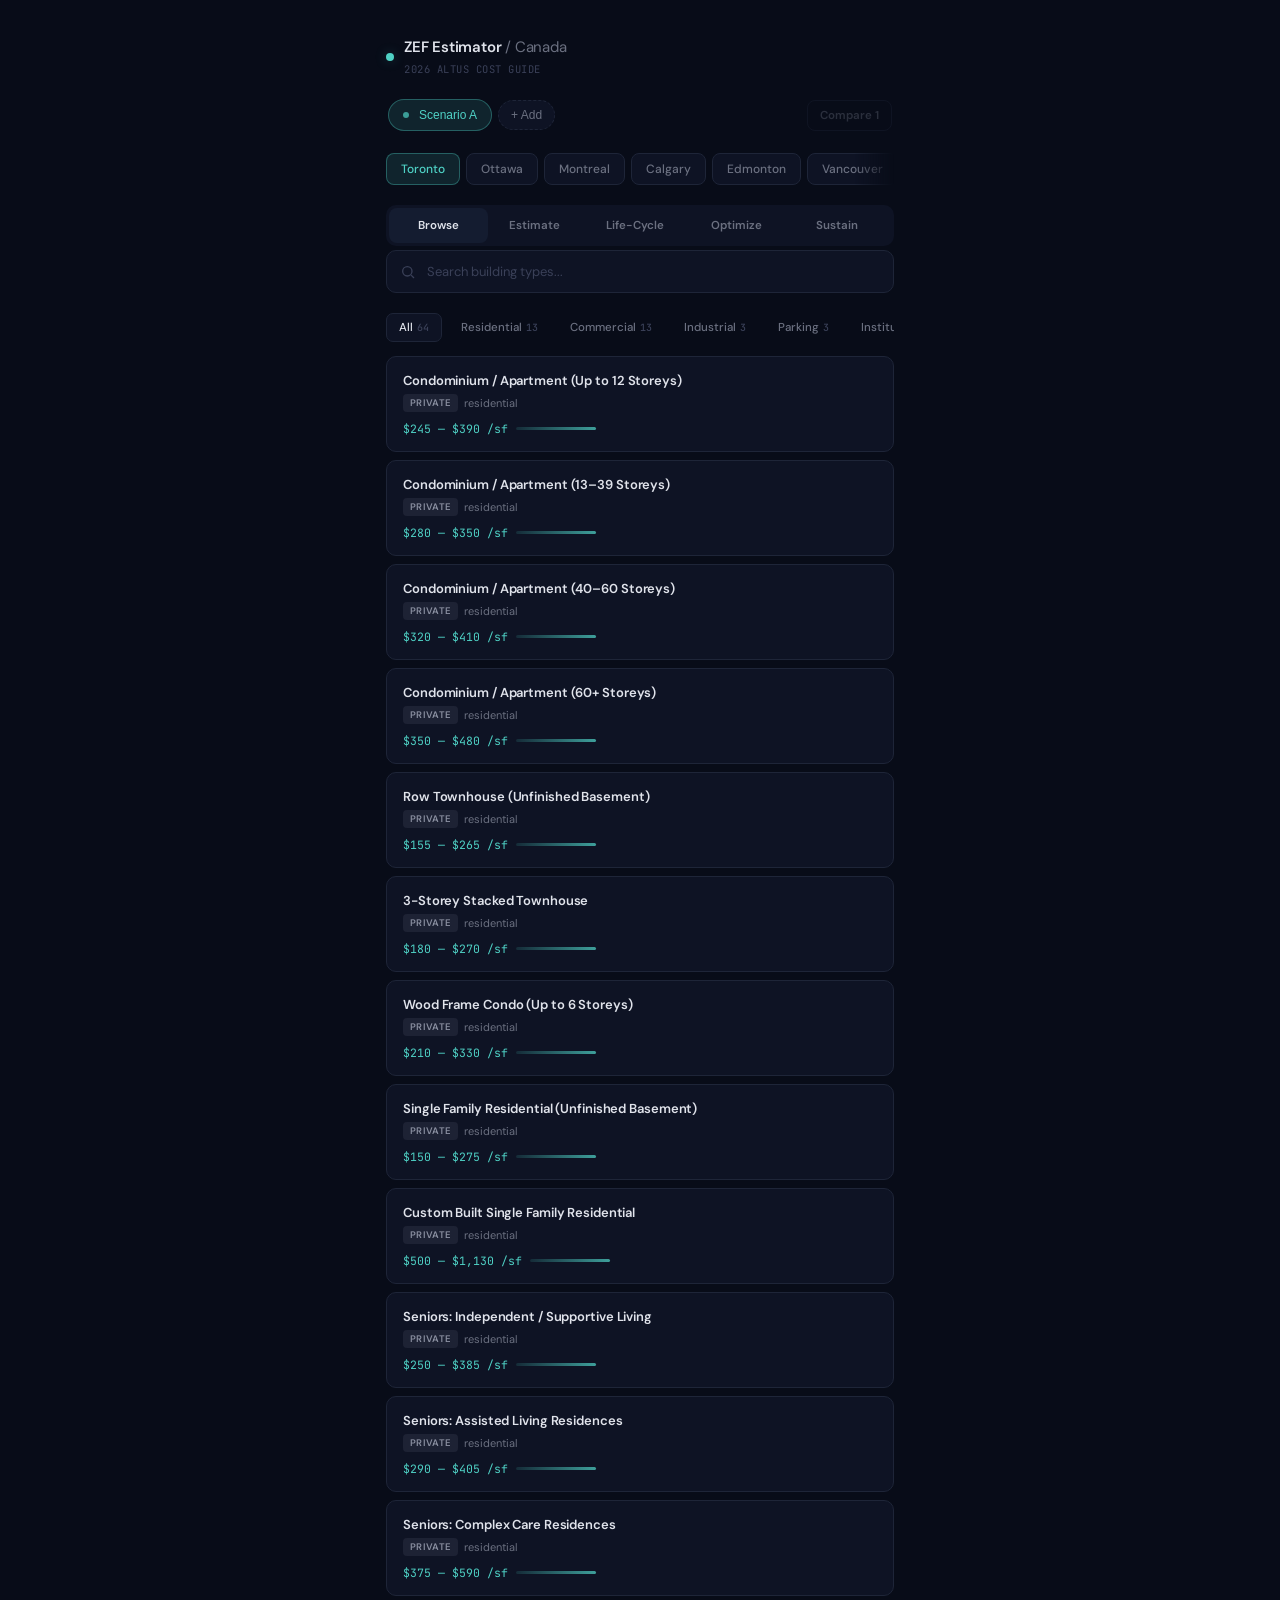
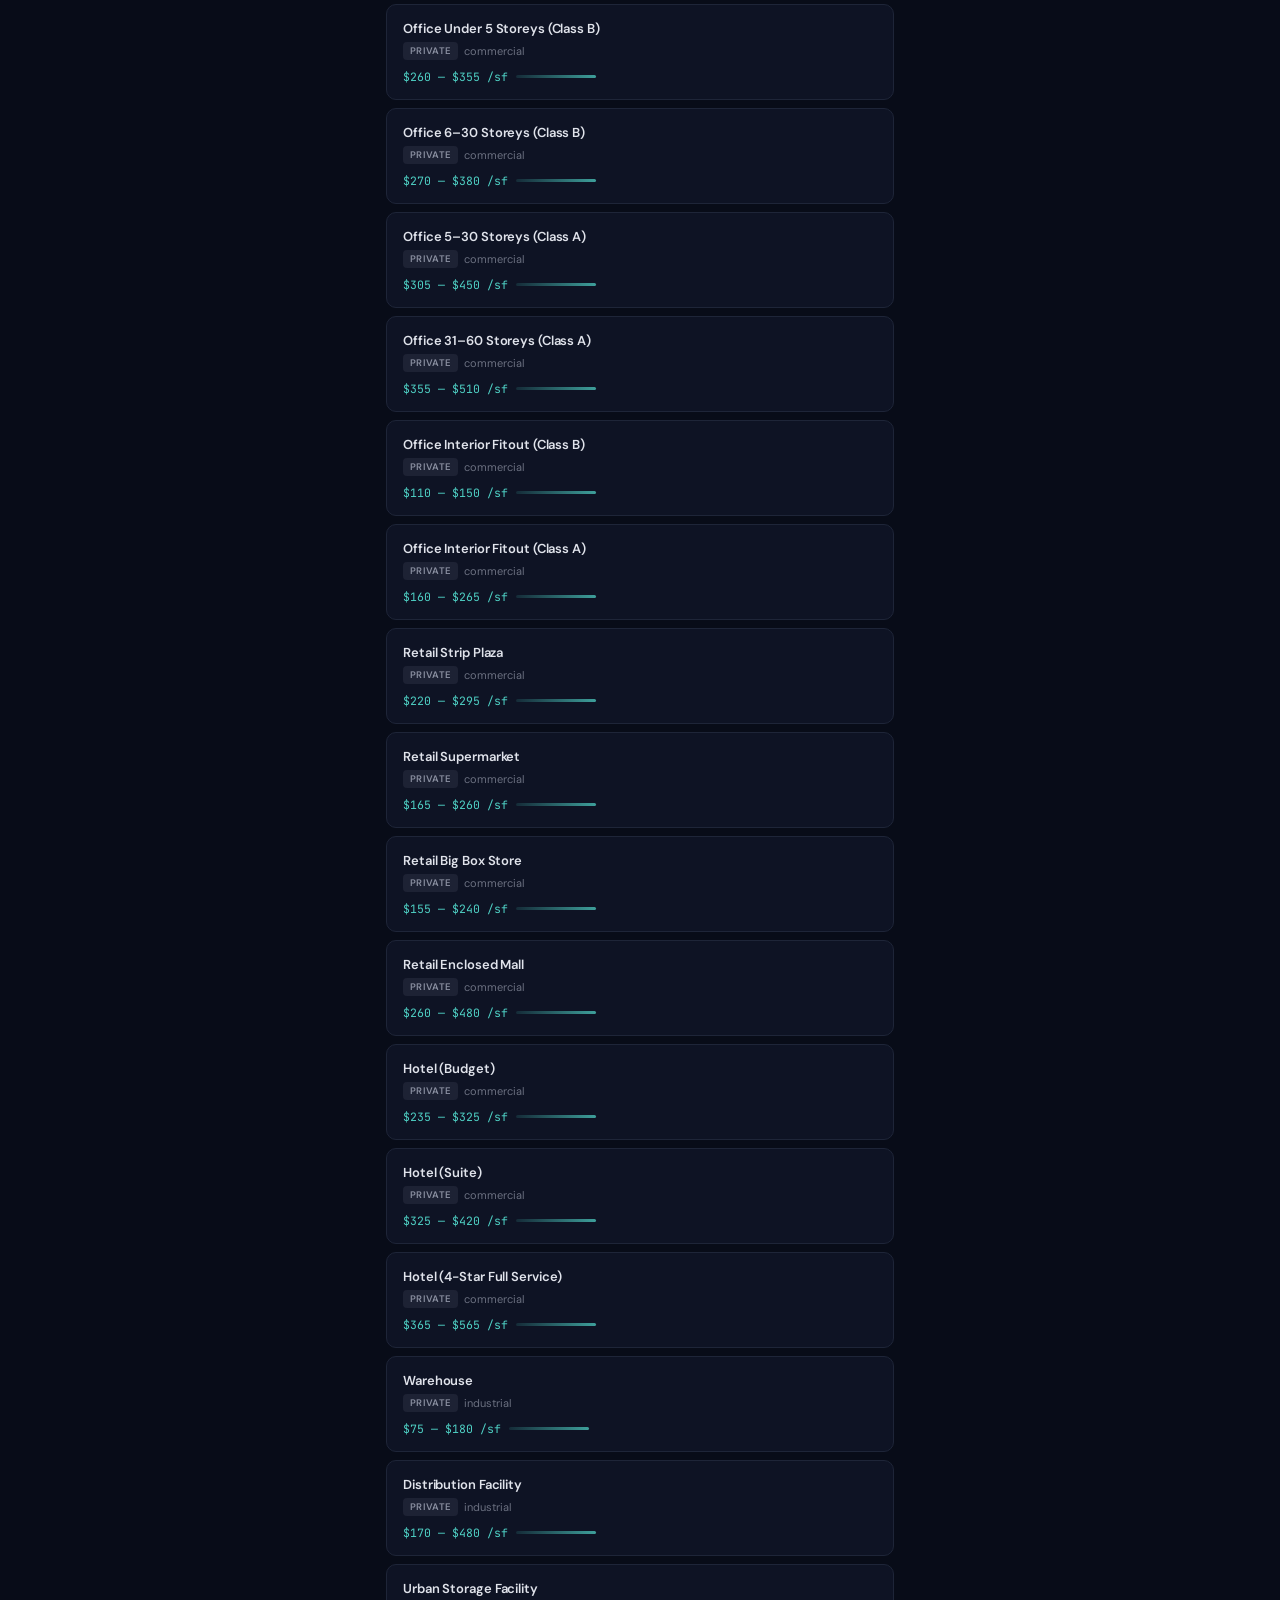
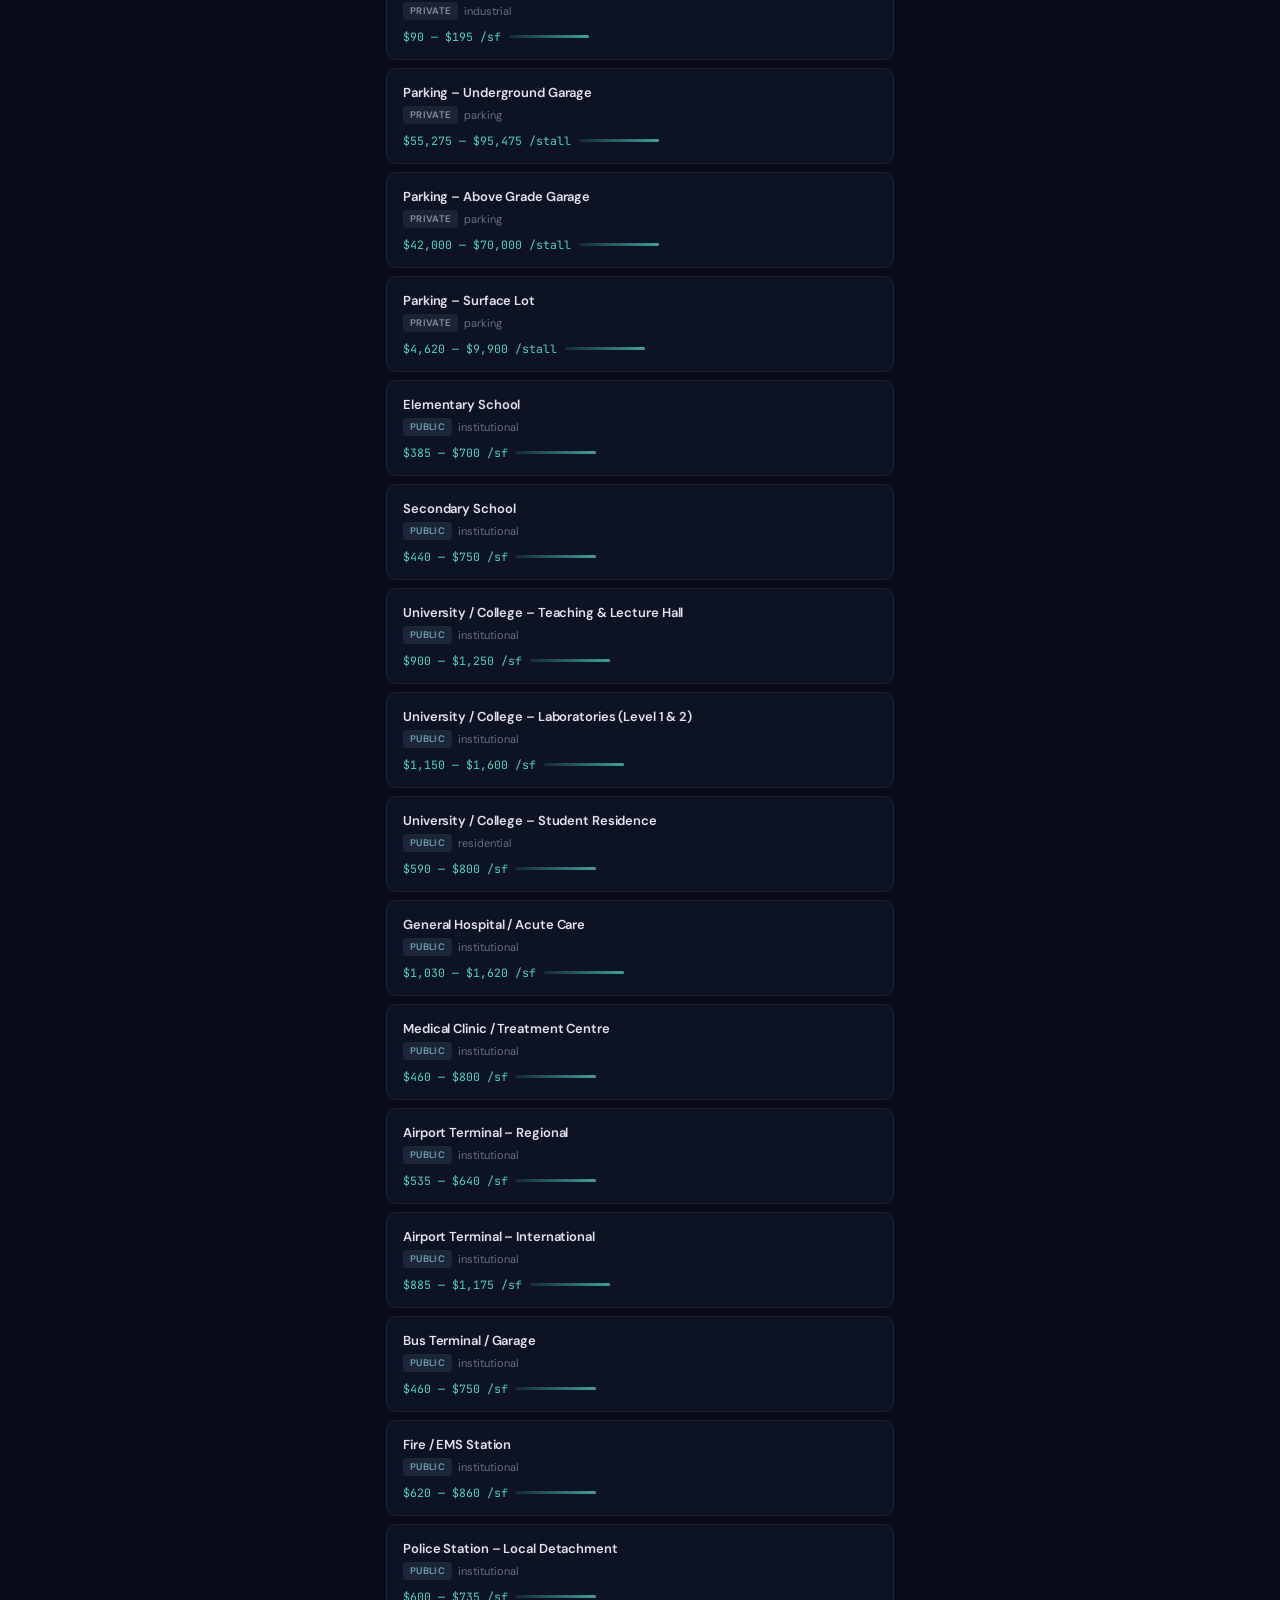
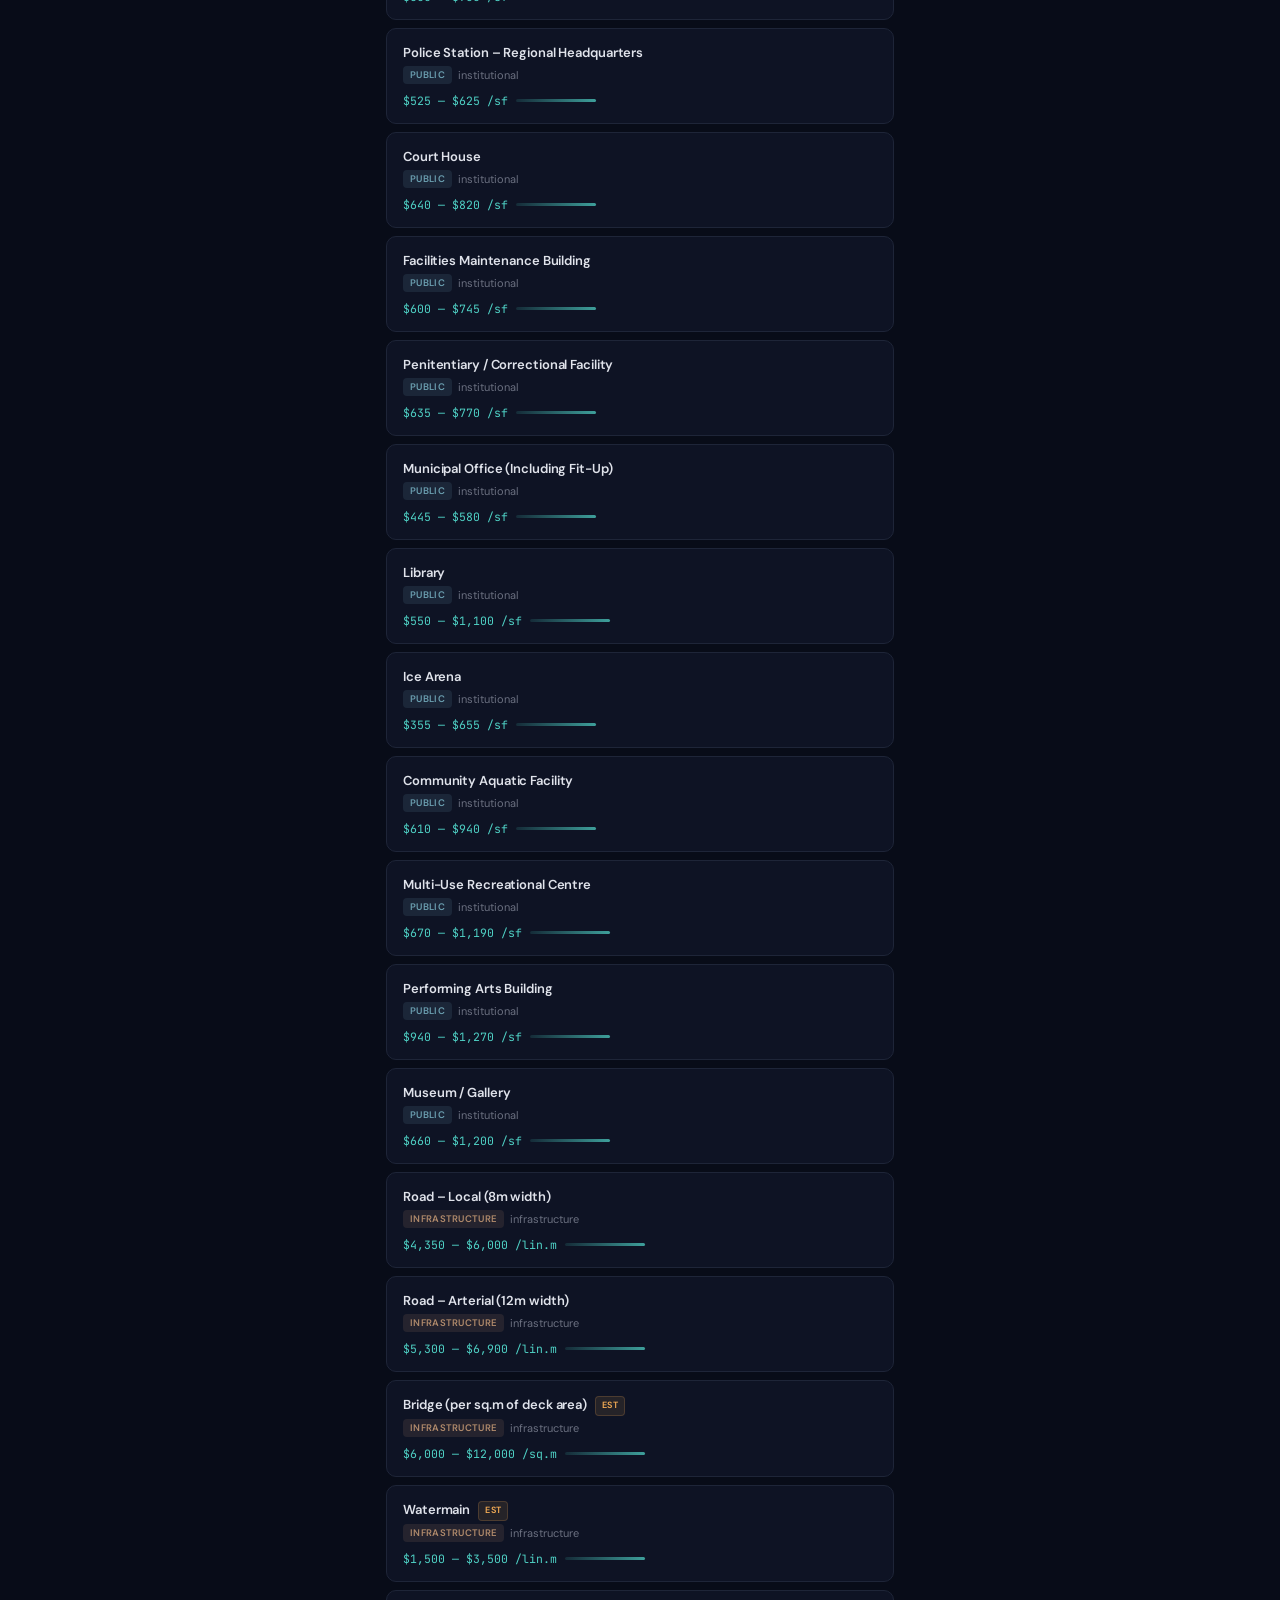
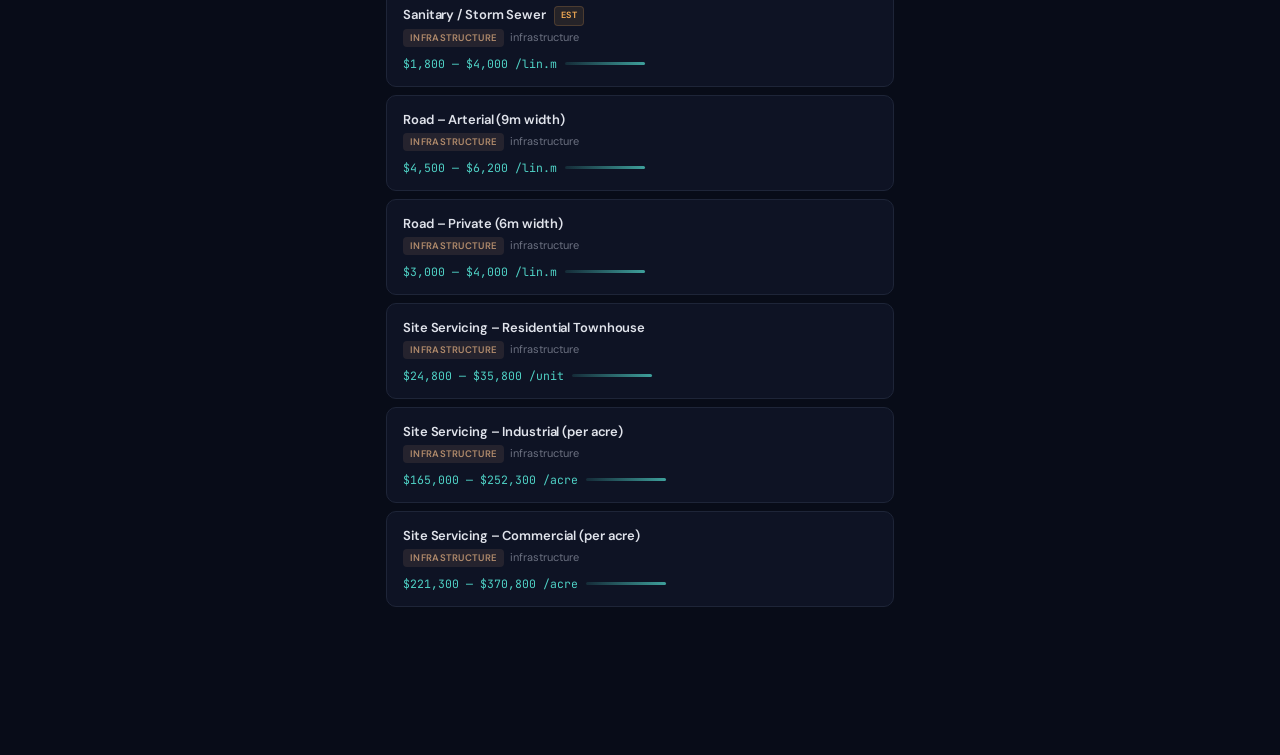
==== index.html @ d9761fc8 "Update index.html V3.2 Altus 2026 data update" ====
<!DOCTYPE html>

<html lang="en">

<head>

<meta charset="UTF-8">

<meta name="viewport" content="width=device-width, initial-scale=1.0, maximum-scale=1.0">

<title>Construction Cost Estimator — 2026 Altus Guide</title>

<link rel="preconnect" href="https://fonts.googleapis.com">

<link href="https://fonts.googleapis.com/css2?family=DM+Sans:opsz,wght@9..40,300;9..40,400;9..40,500;9..40,600;9..40,700&family=JetBrains+Mono:wght@400;500;600;700&display=swap" rel="stylesheet">

<style>

:root {

  --bg:#080c18;--surface:#0e1324;--surface-h:#141c30;--surface-d:#0a0f1c;

  --border:#1e2538;--border-h:#2a3348;--border-a:rgba(79,209,197,0.35);

  --text:#e0e3eb;--text-mid:#9aa0b4;--text-dim:#6b7080;--text-faint:#3a4058;

  --accent:#4fd1c5;--accent-dim:rgba(79,209,197,0.12);--accent-glow:rgba(79,209,197,0.25);

  --accent-soft:rgba(79,209,197,0.06);

  --orange:#f6ad55;--blue:#63b3ed;--red:#fc8181;--green:#68d391;--purple:#b794f4;

  --mono:'JetBrains Mono','SF Mono',monospace;--sans:'DM Sans',system-ui,sans-serif;

  --shadow-soft:0 1px 2px rgba(0,0,0,0.3),0 4px 12px rgba(0,0,0,0.15);

  --shadow-strong:0 4px 16px rgba(0,0,0,0.4),0 12px 32px rgba(0,0,0,0.2);

  --ease:cubic-bezier(0.2,0.9,0.3,1);

}

*,*::before,*::after{box-sizing:border-box;margin:0;padding:0}

html{scroll-behavior:smooth}

body{min-height:100vh;background:var(--bg);color:var(--text);font-family:var(--sans);font-size:14px;line-height:1.5;-webkit-font-smoothing:antialiased;padding-bottom:120px}

::selection{background:rgba(79,209,197,0.25)}

input::placeholder{color:var(--text-faint)}

::-webkit-scrollbar{width:5px;height:5px}

::-webkit-scrollbar-track{background:transparent}

::-webkit-scrollbar-thumb{background:rgba(255,255,255,0.08);border-radius:3px}

::-webkit-scrollbar-thumb:hover{background:rgba(255,255,255,0.15)}

/* Sliders */

input[type=range]{-webkit-appearance:none;appearance:none;background:transparent;cursor:pointer;width:100%}

input[type=range]::-webkit-slider-track{height:6px;background:rgba(255,255,255,0.06);border-radius:3px}

input[type=range]::-webkit-slider-thumb{-webkit-appearance:none;height:22px;width:22px;border-radius:50%;background:var(--accent);margin-top:-8px;box-shadow:0 0 12px var(--accent-glow);transition:transform .15s var(--ease)}

input[type=range]::-webkit-slider-thumb:active{transform:scale(1.15)}

input[type=range]::-moz-range-track{height:6px;background:rgba(255,255,255,0.06);border-radius:3px}

input[type=range]::-moz-range-thumb{height:22px;width:22px;border-radius:50%;background:var(--accent);border:none}

/* Animations */

@keyframes fadeIn{from{opacity:0}to{opacity:1}}

@keyframes slideUp{from{opacity:0;transform:translateY(12px)}to{opacity:1;transform:translateY(0)}}

@keyframes slideDown{from{opacity:0;transform:translateY(-8px)}to{opacity:1;transform:translateY(0)}}

@keyframes pulse{0%,100%{opacity:1}50%{opacity:0.5}}

@keyframes shimmer{0%{background-position:-200px 0}100%{background-position:200px 0}}

.fade-in{animation:fadeIn .3s var(--ease)}

.slide-up{animation:slideUp .35s var(--ease) both}

.slide-down{animation:slideDown .25s var(--ease) both}

.hidden{display:none!important}

.shell{max-width:540px;margin:0 auto;padding:16px 16px 20px}

/* Header */

.hdr{padding:20px 0 6px;display:flex;align-items:center;justify-content:space-between;gap:12px}

.hdr-mark{display:flex;align-items:center;gap:10px}

.hdr-dot{width:8px;height:8px;border-radius:50%;background:var(--accent);box-shadow:0 0 12px var(--accent-glow)}

.hdr-title{font-size:15px;font-weight:600;letter-spacing:-0.2px}

.hdr-title span{color:var(--text-dim);font-weight:400}

.hdr-sub{font-size:10.5px;color:var(--text-faint);margin-top:3px;font-family:var(--mono);letter-spacing:0.5px;text-transform:uppercase}

/* Scenario chips — the core new pattern */

.scenario-bar{margin:14px 0 10px;display:flex;align-items:center;gap:6px;overflow-x:auto;padding:2px;scrollbar-width:none}

.scenario-bar::-webkit-scrollbar{display:none}

.sc-chip{flex-shrink:0;display:flex;align-items:center;gap:8px;padding:7px 12px 7px 14px;border-radius:999px;border:1px solid var(--border);background:var(--surface);cursor:pointer;transition:all .18s var(--ease);font-size:12px;font-weight:500;color:var(--text-mid)}

.sc-chip:hover{border-color:var(--border-h);background:var(--surface-h)}

.sc-chip.active{border-color:var(--border-a);background:var(--accent-dim);color:var(--accent)}

.sc-chip-dot{width:6px;height:6px;border-radius:50%;background:currentColor;opacity:.7}

.sc-chip-x{width:16px;height:16px;border-radius:50%;display:flex;align-items:center;justify-content:center;background:rgba(255,255,255,0.06);font-size:10px;line-height:1;opacity:0;transition:opacity .15s var(--ease)}

.sc-chip.active .sc-chip-x{opacity:.6}

.sc-chip.active .sc-chip-x:hover{opacity:1;background:rgba(255,255,255,0.12)}

.sc-chip-new{border-style:dashed;color:var(--text-dim);padding:7px 12px}

.sc-chip-label{outline:none;border-radius:3px;padding:1px 2px;transition:background .15s}

.sc-chip-label[contenteditable="true"]{background:rgba(79,209,197,0.15);cursor:text;caret-color:var(--accent)}

.sc-compare-btn{margin-left:auto;flex-shrink:0;padding:7px 12px;border-radius:8px;border:1px solid var(--border);background:transparent;color:var(--text-dim);font-size:11.5px;font-weight:600;cursor:pointer;font-family:var(--sans);transition:all .18s var(--ease);white-space:nowrap}

.sc-compare-btn:not(:disabled):hover{border-color:var(--accent);color:var(--accent)}

.sc-compare-btn:disabled{opacity:.35;cursor:not-allowed}

/* City scroll */

.city-bar{display:flex;gap:6px;overflow-x:auto;padding:10px 0;scrollbar-width:none;-ms-overflow-style:none;position:relative;-webkit-mask-image:linear-gradient(to right,black calc(100% - 40px),transparent);mask-image:linear-gradient(to right,black calc(100% - 40px),transparent)}

.city-bar::-webkit-scrollbar{display:none}

.city-pill{flex-shrink:0;padding:7px 14px;border-radius:8px;border:1px solid var(--border);background:var(--surface);color:var(--text-dim);font-size:12px;font-weight:500;cursor:pointer;transition:all .18s var(--ease);font-family:var(--sans)}

.city-pill:hover{border-color:var(--border-h);color:var(--text-mid)}

.city-pill.active{border-color:var(--border-a);background:var(--accent-dim);color:var(--accent)}

/* Tabs */

.tabs{display:flex;gap:2px;background:var(--surface);border-radius:10px;padding:3px;margin:10px 0 4px;position:relative}

.tab-btn{flex:1;padding:10px 6px;border:none;border-radius:8px;background:transparent;color:var(--text-dim);font-size:11.5px;font-weight:600;cursor:pointer;transition:all .18s var(--ease);font-family:var(--sans);white-space:nowrap;position:relative}

.tab-btn.active{background:var(--surface-h);color:var(--text)}

.tab-btn:disabled{opacity:.4;cursor:not-allowed}

.tab-btn .tab-badge{display:inline-block;width:4px;height:4px;border-radius:50%;background:var(--accent);margin-left:5px;vertical-align:middle;opacity:0;transition:opacity .2s var(--ease)}

.tab-btn.tab-ready .tab-badge{opacity:.8}

/* Search */

.search-wrap{position:relative;margin-bottom:16px}

.search-input{width:100%;padding:12px 16px 12px 40px;border-radius:10px;border:1px solid var(--border);background:var(--surface);color:var(--text);font-size:13px;font-family:var(--sans);outline:none;transition:all .18s var(--ease)}

.search-input:focus{border-color:var(--border-a);background:var(--surface-h)}

.search-icon{position:absolute;left:14px;top:50%;transform:translateY(-50%);color:var(--text-faint);pointer-events:none}

/* Category pills */

.cat-bar{display:flex;gap:6px;overflow-x:auto;padding:4px 0 14px;scrollbar-width:none}

.cat-bar::-webkit-scrollbar{display:none}

.cat-pill{flex-shrink:0;padding:6px 12px;border-radius:7px;border:1px solid transparent;background:transparent;color:var(--text-dim);font-size:11.5px;font-weight:500;cursor:pointer;transition:all .18s var(--ease);font-family:var(--sans);text-transform:capitalize}

.cat-pill:hover{color:var(--text-mid)}

.cat-pill.active{background:var(--surface);border-color:var(--border);color:var(--text)}

.cat-count{font-family:var(--mono);font-size:10px;color:var(--text-faint);margin-left:4px}

/* Type cards */

.type-card{padding:14px 16px;border-radius:10px;border:1px solid var(--border);background:var(--surface);margin-bottom:8px;cursor:pointer;transition:all .18s var(--ease);position:relative;overflow:hidden}

.type-card::before{content:"";position:absolute;left:0;top:0;bottom:0;width:2px;background:transparent;transition:background .18s var(--ease)}

.type-card:hover{border-color:var(--border-h);background:var(--surface-h);transform:translateX(1px)}

.type-card:hover::before{background:var(--border-h)}

.type-card.selected{border-color:var(--border-a);background:var(--accent-dim)}

.type-card.selected::before{background:var(--accent)}

.type-name{font-weight:600;font-size:13px;letter-spacing:-0.1px}

.type-meta{font-size:11px;color:var(--text-dim);margin-top:3px;display:flex;align-items:center;gap:6px;flex-wrap:wrap}

.type-range{font-family:var(--mono);font-size:11.5px;color:var(--accent);margin-top:8px;display:flex;align-items:center;gap:8px}

.type-range-bar{flex:1;height:3px;background:rgba(79,209,197,0.12);border-radius:2px;position:relative;max-width:80px}

.type-range-bar::after{content:"";position:absolute;left:0;top:0;bottom:0;width:100%;background:linear-gradient(to right,transparent,var(--accent));border-radius:2px;opacity:.7}

.sector-tag{display:inline-block;font-size:9.5px;padding:2px 7px;border-radius:4px;font-weight:600;letter-spacing:0.3px;text-transform:uppercase}

.tag-private{background:rgba(138,143,160,0.12);color:#8a8fa0}

.tag-public{background:rgba(107,159,176,0.14);color:#6b9fb0}

.tag-infra{background:rgba(176,138,107,0.14);color:#b08a6b}

.src-badge{display:inline-block;margin-left:8px;font-size:9px;padding:2px 6px;border-radius:4px;font-weight:600;letter-spacing:0.4px;text-transform:uppercase;background:rgba(246,173,85,0.1);color:var(--orange);border:1px solid rgba(246,173,85,0.18);vertical-align:middle}

/* Estimate panel — inline expanding card style */

.est-header{padding:14px 16px;border-radius:12px;border:1px solid var(--border);background:var(--surface);margin-bottom:14px;display:flex;justify-content:space-between;align-items:flex-start;gap:12px}

.est-header-name{font-size:14px;font-weight:600;letter-spacing:-0.1px}

.est-header-meta{font-size:11px;color:var(--text-dim);margin-top:3px;display:flex;gap:6px;align-items:center;flex-wrap:wrap}

.est-header-range{font-family:var(--mono);font-size:11px;color:var(--accent);margin-top:6px}

.chev-btn{flex-shrink:0;padding:6px 10px;border-radius:7px;border:1px solid var(--border);background:transparent;color:var(--text-dim);font-size:11px;cursor:pointer;font-family:var(--sans);transition:all .18s var(--ease);font-weight:500}

.chev-btn:hover{border-color:var(--border-h);color:var(--text)}

/* Input groups */

.est-section{margin-bottom:18px}

.est-label{font-size:10.5px;color:var(--text-dim);text-transform:uppercase;letter-spacing:0.6px;margin-bottom:8px;font-weight:600;display:flex;justify-content:space-between;align-items:center}

.est-label-opt{font-weight:400;text-transform:none;color:var(--text-faint);letter-spacing:0;font-size:10.5px}

.est-hint{font-size:10.5px;color:var(--text-faint);margin-top:5px;line-height:1.5}

/* Number input with native-feeling mobile behavior */

.num-input{width:100%;padding:8px 0;border:none;border-bottom:2px solid var(--border);background:transparent;color:#fff;font-size:22px;font-family:var(--mono);font-weight:600;outline:none;transition:border-color .18s var(--ease);-webkit-appearance:none}

.num-input:focus{border-color:var(--accent)}

.num-input::-webkit-outer-spin-button,.num-input::-webkit-inner-spin-button{-webkit-appearance:none;margin:0}

.field-grid{display:grid;grid-template-columns:1fr 1fr;gap:14px}

.field{display:flex;flex-direction:column}

.field-small-label{font-size:10px;color:var(--text-faint);margin-bottom:5px;text-transform:uppercase;letter-spacing:0.4px}

.field-derived{margin-top:8px;font-size:11px;color:var(--text-dim);display:flex;align-items:center;gap:6px;min-height:16px}

.field-derived .chip{display:inline-flex;align-items:center;gap:5px;padding:3px 8px;border-radius:6px;background:var(--accent-soft);border:1px solid rgba(79,209,197,0.15);font-family:var(--mono);color:var(--accent);font-size:11px;font-weight:500}

.field-derived .chip-orange{background:rgba(246,173,85,0.08);border-color:rgba(246,173,85,0.2);color:var(--orange)}

/* Slider rows */

.slider-row{display:flex;justify-content:space-between;align-items:center;margin-bottom:8px}

.slider-val{font-family:var(--mono);font-size:13px;color:var(--accent);font-weight:600}

.slider-anchors{display:flex;justify-content:space-between;font-size:10px;color:var(--text-faint);margin-top:6px;font-family:var(--mono)}

.slider-anchor-mid{position:relative;color:var(--text-dim)}

/* Preset chips (for LCCA, etc) */

.preset-row{display:flex;gap:6px;margin-bottom:8px}

.preset-chip{padding:6px 10px;border-radius:6px;border:1px solid var(--border);background:transparent;color:var(--text-dim);font-size:11px;font-weight:500;cursor:pointer;font-family:var(--sans);transition:all .18s var(--ease)}

.preset-chip:hover{border-color:var(--border-h);color:var(--text-mid)}

.preset-chip.active{border-color:var(--border-a);background:var(--accent-dim);color:var(--accent)}

/* Pill group */

.pill-group{display:flex;gap:6px;flex-wrap:wrap}

.pill{padding:8px 12px;border-radius:8px;border:1px solid var(--border);cursor:pointer;font-family:var(--sans);font-size:12.5px;font-weight:500;background:var(--surface);color:var(--text-dim);transition:all .18s var(--ease);min-height:34px;display:flex;align-items:center;justify-content:center}

.pill:hover{border-color:var(--border-h);color:var(--text-mid)}

.pill.active{border-color:var(--border-a);background:var(--accent-dim);color:var(--accent)}

/* Unit mix grid */

.unit-grid{display:grid;grid-template-columns:1fr 1fr;gap:8px}

.unit-box{padding:10px 12px;background:var(--surface-d);border-radius:8px;border:1px solid var(--border);transition:border-color .18s var(--ease)}

.unit-box:focus-within{border-color:var(--border-a)}

.unit-box label{font-size:10px;color:var(--text-faint);margin-bottom:4px;display:block;text-transform:uppercase;letter-spacing:0.3px}

.unit-box input{width:100%;background:transparent;border:none;color:#fff;font-family:var(--mono);font-size:17px;font-weight:600;outline:none;-webkit-appearance:none}

/* Generate / primary buttons — de-emphasized now since results are live */

.gen-btn{width:100%;padding:13px;border-radius:10px;border:1px solid var(--border-a);background:var(--accent-dim);color:var(--accent);font-size:13.5px;font-weight:600;cursor:pointer;font-family:var(--sans);transition:all .18s var(--ease);letter-spacing:-0.1px}

.gen-btn:hover{background:rgba(79,209,197,0.2);box-shadow:0 0 20px var(--accent-soft)}

/* Live summary card — always visible once inputs set */

.live-summary{position:sticky;top:8px;z-index:10;padding:14px 16px;border-radius:12px;border:1px solid var(--border-a);background:linear-gradient(180deg,var(--surface-h) 0%,var(--surface) 100%);margin-bottom:14px;backdrop-filter:blur(12px);box-shadow:var(--shadow-soft)}

.live-summary.sticky-on{box-shadow:var(--shadow-strong)}

.live-sum-row{display:flex;justify-content:space-between;align-items:flex-end}

.live-sum-label{font-size:10.5px;color:var(--text-dim);text-transform:uppercase;letter-spacing:0.5px;font-weight:600;margin-bottom:4px}

.live-sum-total{font-size:28px;font-family:var(--mono);font-weight:700;color:var(--accent);line-height:1;letter-spacing:-0.5px}

.live-sum-range{font-size:10.5px;color:var(--text-faint);margin-top:4px;font-family:var(--mono)}

.live-sum-per{text-align:right;font-size:11px;color:var(--text-dim)}

.live-sum-per .v{font-family:var(--mono);color:var(--text);font-size:14px;font-weight:600;display:block}

/* Result breakdown */

.result-card{border-radius:12px;border:1px solid var(--border);background:var(--surface);overflow:hidden}

.result-body{padding:14px 18px}

.result-row{display:flex;justify-content:space-between;align-items:flex-start;padding:9px 0}

.result-row .lbl{font-size:13px;font-weight:500}

.result-row .sub{font-size:11px;color:var(--text-dim);margin-top:2px}

.result-row .val{font-family:var(--mono);font-size:13.5px;font-weight:600;text-align:right}

.val-dim{color:var(--text-dim)!important}

.result-divider{height:1px;background:var(--surface-h);margin:4px 0}

/* Comparison bars */

.comp-section{margin-top:18px}

.comp-title{font-size:11px;font-weight:600;color:var(--text-dim);margin-bottom:12px;text-transform:uppercase;letter-spacing:0.5px;display:flex;justify-content:space-between;align-items:center}

.comp-row{display:grid;grid-template-columns:72px 1fr 60px;align-items:center;gap:8px;margin-bottom:5px;padding:2px 0}

.comp-city{font-size:11px;color:var(--text-dim)}

.comp-city.current{color:var(--accent);font-weight:600}

.comp-track{height:18px;background:var(--surface-d);border-radius:4px;overflow:hidden;position:relative}

.comp-bar{height:100%;border-radius:4px;transition:width .5s var(--ease);min-width:2px;background:var(--accent);opacity:.35}

.comp-bar.current{opacity:1;box-shadow:0 0 8px var(--accent-soft)}

.comp-val{font-family:var(--mono);font-size:11px;color:var(--text-dim);text-align:right}

.comp-val.current{color:var(--accent)}

/* Accuracy chip */

.acc-chip{display:inline-flex;align-items:center;gap:6px;padding:4px 9px;border-radius:6px;background:rgba(246,173,85,0.08);border:1px solid rgba(246,173,85,0.2);font-size:10.5px;color:var(--orange);font-weight:500}

.acc-chip-dot{width:5px;height:5px;border-radius:50%;background:currentColor;animation:pulse 2.5s infinite}

/* Footer caveat */

.result-footer{padding:12px 18px;border-top:1px solid var(--surface-h);font-size:10.5px;color:var(--text-dim);line-height:1.6}

/* Scenario comparison drawer */

.compare-view{padding:14px;border-radius:12px;border:1px solid var(--border);background:var(--surface);animation:slideUp .35s var(--ease)}

.compare-title{font-size:13px;font-weight:600;margin-bottom:12px;display:flex;align-items:center;justify-content:space-between}

.compare-grid{display:grid;grid-template-columns:1fr 1fr;gap:8px;margin-bottom:12px}

.compare-col{padding:10px 12px;background:var(--surface-d);border-radius:8px;border:1px solid var(--border)}

.compare-col-label{font-size:10px;color:var(--text-faint);text-transform:uppercase;letter-spacing:0.4px;margin-bottom:4px}

.compare-col-val{font-family:var(--mono);font-size:15px;font-weight:600;color:var(--text)}

.compare-col-sub{font-size:10.5px;color:var(--text-dim);margin-top:2px}

.compare-delta-row{display:flex;justify-content:space-between;padding:8px 0;border-bottom:1px solid var(--surface-h);font-size:12px}

.compare-delta-row:last-child{border-bottom:none}

.compare-delta-label{color:var(--text-mid)}

.compare-delta-val{font-family:var(--mono);font-weight:600}

.delta-up{color:var(--red)}

.delta-down{color:var(--green)}

.delta-zero{color:var(--text-dim)}

/* LCCA — reused patterns */

.metric-grid{display:grid;grid-template-columns:1fr 1fr;gap:8px;margin-top:12px}

.metric{padding:11px 13px;background:var(--surface-d);border-radius:10px;border:1px solid var(--border)}

.metric .m-label{font-size:10px;color:var(--text-faint);text-transform:uppercase;letter-spacing:0.3px;font-weight:600}

.metric .m-val{font-size:20px;font-family:var(--mono);font-weight:600;margin-top:3px;letter-spacing:-0.3px}

.metric .m-sub{font-size:10.5px;color:var(--text-dim);margin-top:2px}

.bar-chart{display:flex;flex-direction:column;gap:3px;margin-top:10px}

.bar-row-lc{display:grid;grid-template-columns:44px 1fr 70px;align-items:center;gap:8px}

.bar-track-lc{height:18px;background:rgba(255,255,255,0.03);border-radius:4px;overflow:hidden;display:flex}

.bar-seg{height:100%;transition:width .5s var(--ease)}

.legend{display:flex;gap:14px;flex-wrap:wrap;margin-top:14px}

.legend-item{display:flex;align-items:center;gap:6px;font-size:10.5px;color:var(--text-dim)}

.legend-dot{width:9px;height:9px;border-radius:2px}

/* Optimize cards */

.opt-card{border-radius:10px;border:1px solid var(--border);background:var(--surface);padding:14px 16px;margin-bottom:8px;cursor:pointer;transition:all .18s var(--ease);display:flex;align-items:flex-start;gap:12px}

.opt-card:hover{border-color:var(--border-h);background:var(--surface-h);transform:translateX(1px)}

.opt-card-icon{flex-shrink:0;width:32px;height:32px;border-radius:8px;background:var(--accent-soft);border:1px solid rgba(79,209,197,0.15);display:flex;align-items:center;justify-content:center;color:var(--accent)}

.opt-card h3{font-size:13px;font-weight:600;margin-bottom:3px;letter-spacing:-0.1px}

.opt-card p{font-size:11.5px;color:var(--text-dim);line-height:1.5}

.opt-result{border-radius:12px;border:1px solid var(--border);background:var(--surface);padding:16px 18px;margin-top:12px;animation:slideUp .3s var(--ease)}

.scenario-row{display:flex;justify-content:space-between;align-items:center;padding:10px 0;border-bottom:1px solid var(--surface-h)}

.scenario-row:last-child{border-bottom:none}

.scenario-label{font-size:13px;font-weight:500}

.scenario-val{font-family:var(--mono);font-size:13px;font-weight:600}

.savings-tag{display:inline-block;font-size:10.5px;padding:2px 7px;border-radius:4px;font-family:var(--mono);font-weight:600;margin-top:3px}

.tag-save{background:rgba(104,211,145,0.12);color:var(--green)}

.tag-cost{background:rgba(252,129,129,0.12);color:var(--red)}

.tag-neutral{background:rgba(255,255,255,0.04);color:var(--text-dim)}

.opt-input{width:100%;padding:10px 13px;border-radius:8px;border:1px solid var(--border);background:var(--surface-d);color:var(--text);font-family:var(--mono);font-size:14px;outline:none;transition:border-color .18s var(--ease)}

.opt-input:focus{border-color:var(--border-a)}

/* Insight box */

.insight{margin-top:14px;padding:12px 14px;background:var(--surface-d);border-radius:8px;border-left:2px solid var(--accent)}

.insight-label{font-size:10px;font-weight:700;color:var(--accent);text-transform:uppercase;letter-spacing:0.6px;margin-bottom:6px;display:flex;align-items:center;gap:5px}

.insight-text{font-size:12px;color:var(--text-mid);line-height:1.6}

/* Link button */

.link-btn{display:flex;width:100%;padding:13px 16px;border-radius:10px;border:1px solid var(--border);background:var(--surface);color:var(--text-mid);font-size:13px;font-weight:500;font-family:var(--sans);cursor:pointer;margin-top:10px;transition:all .18s var(--ease);align-items:center;justify-content:space-between;gap:10px}

.link-btn:hover{border-color:var(--accent);color:var(--accent);background:var(--accent-dim)}

.link-btn-arrow{font-family:var(--mono);font-size:14px}

/* Empty states */

.empty{text-align:center;padding:32px 20px;color:var(--text-dim)}

.empty-icon{width:44px;height:44px;margin:0 auto 14px;border-radius:10px;background:var(--surface);border:1px solid var(--border);display:flex;align-items:center;justify-content:center;color:var(--text-faint)}

.empty-title{font-size:14px;color:var(--text);margin-bottom:4px;font-weight:500}

.empty-text{font-size:12px;color:var(--text-dim);line-height:1.5;max-width:300px;margin:0 auto 16px}

/* Toast (save confirmation) */

.toast{position:fixed;bottom:28px;left:50%;transform:translateX(-50%);padding:10px 16px;background:var(--surface-h);border:1px solid var(--border-a);border-radius:10px;font-size:12px;color:var(--accent);box-shadow:var(--shadow-strong);z-index:1000;animation:slideUp .25s var(--ease)}

/* Section label */

.sec-lbl{font-size:10.5px;font-weight:700;color:var(--text-dim);text-transform:uppercase;letter-spacing:0.7px;margin:20px 0 10px}

/* Collapsible advanced */

.adv-toggle{display:flex;align-items:center;gap:6px;padding:8px 0;font-size:11px;color:var(--text-dim);cursor:pointer;user-select:none;font-weight:500;transition:color .18s var(--ease)}

.adv-toggle:hover{color:var(--text-mid)}

.adv-toggle-icon{transition:transform .18s var(--ease);font-family:var(--mono)}

.adv-toggle.open .adv-toggle-icon{transform:rotate(90deg)}

.adv-content{overflow:hidden;transition:max-height .3s var(--ease);max-height:0}

.adv-content.open{max-height:600px}

</style>

</head>

<body>

<div class="shell">

  <div class="hdr">

    <div class="hdr-mark">

      <div class="hdr-dot"></div>

      <div>

        <div class="hdr-title">ZEF Estimator <span>/ Canada</span></div>

        <div class="hdr-sub">2026 Altus Cost Guide</div>

      </div>

    </div>

  </div>

  <!-- Scenario chips: the new organizing layer -->

  <div class="scenario-bar" id="scenarioBar"></div>

  <div class="city-bar" id="cityBar"></div>

  <div class="tabs">

    <button class="tab-btn active" data-tab="browse" onclick="switchTab('browse')">Browse</button>

    <button class="tab-btn" data-tab="estimate" onclick="switchTab('estimate')">Estimate<span class="tab-badge"></span></button>

    <button class="tab-btn" data-tab="lcca" onclick="switchTab('lcca')">Life-Cycle<span class="tab-badge"></span></button>

    <button class="tab-btn" data-tab="optimize" onclick="switchTab('optimize')">Optimize<span class="tab-badge"></span></button>

    <button class="tab-btn" data-tab="compare" onclick="switchTab('compare')" id="compareTab">Compare</button>

    <button class="tab-btn" data-tab="sustain" onclick="switchTab('sustain')">Sustain<span class="tab-badge"></span></button>

  </div>

  <div id="browsePanel" class="fade-in"></div>

  <div id="estimatePanel" class="hidden fade-in"></div>

  <div id="lccaPanel" class="hidden fade-in"></div>

  <div id="optimizePanel" class="hidden fade-in"></div>

  <div id="comparePanel" class="hidden fade-in"></div>

  <div id="sustainPanel" class="hidden fade-in"></div>

</div>

<script>

// ═══════════════════════════════════════════════════════════

// DATA (unchanged from original)

// ═══════════════════════════════════════════════════════════

const CITIES=[{id:"tor",label:"Toronto",prov:"ON"},{id:"ott",label:"Ottawa",prov:"ON"},{id:"mtl",label:"Montreal",prov:"QC"},{id:"cal",label:"Calgary",prov:"AB"},{id:"edm",label:"Edmonton",prov:"AB"},{id:"van",label:"Vancouver",prov:"BC"},{id:"win",label:"Winnipeg",prov:"MB"},{id:"hal",label:"Halifax",prov:"NS"},{id:"stj",label:"St. John's",prov:"NL"}];

const TYPES=[

{id:"condo_12",label:"Condominium / Apartment (Up to 12 Storeys)",sector:"private",cat:"residential",rates:{van:[330,400],cal:[305,375],edm:[305,375],win:[305,375],tor:[245,390],ott:[260,320],mtl:[275,335],hal:[250,345],stj:[260,360]}},

{id:"condo_13_39",label:"Condominium / Apartment (13–39 Storeys)",sector:"private",cat:"residential",rates:{van:[340,435],cal:[315,385],edm:[315,385],win:[315,380],tor:[280,350],ott:[300,330],mtl:[320,330],hal:[305,375],stj:[290,360]}},

{id:"condo_40_60",label:"Condominium / Apartment (40–60 Storeys)",sector:"private",cat:"residential",rates:{van:[350,465],cal:[325,395],edm:[325,395],win:[325,390],tor:[320,410],ott:[310,360],mtl:[330,375],hal:[300,360],stj:[295,355]}},

{id:"condo_60plus",label:"Condominium / Apartment (60+ Storeys)",sector:"private",cat:"residential",rates:{van:[370,480],cal:[355,460],edm:[350,450],win:[345,445],tor:[350,480],ott:[345,445],mtl:[330,425],hal:[320,415],stj:[315,410]}},

{id:"townhouse_row",label:"Row Townhouse (Unfinished Basement)",sector:"private",cat:"residential",rates:{van:[195,295],cal:[190,255],edm:[185,250],win:[185,250],tor:[155,265],ott:[150,190],mtl:[145,195],hal:[145,210],stj:[160,210]}},

{id:"townhouse_stacked",label:"3-Storey Stacked Townhouse",sector:"private",cat:"residential",rates:{van:[210,300],cal:[200,265],edm:[195,265],win:[190,260],tor:[180,270],ott:[180,220],mtl:[165,215],hal:[175,220],stj:[165,220]}},

{id:"condo_wood",label:"Wood Frame Condo (Up to 6 Storeys)",sector:"private",cat:"residential",rates:{van:[255,360],cal:[245,365],edm:[240,365],win:[235,360],tor:[210,330],ott:[230,290],mtl:[225,290],hal:[205,255],stj:[240,310]}},

{id:"sfr",label:"Single Family Residential (Unfinished Basement)",sector:"private",cat:"residential",rates:{van:[200,315],cal:[180,275],edm:[175,275],win:[170,260],tor:[150,275],ott:[160,230],mtl:[155,215],hal:[150,225],stj:[160,220]}},

{id:"custom_home",label:"Custom Built Single Family Residential",sector:"private",cat:"residential",rates:{van:[490,1250],cal:[495,1135],edm:[495,1135],win:[490,1095],tor:[500,1130],ott:[500,1000],mtl:[465,900],hal:[365,750],stj:[375,750]}},

{id:"seniors_ind",label:"Seniors: Independent / Supportive Living",sector:"private",cat:"residential",rates:{van:[330,430],cal:[270,370],edm:[270,370],win:[265,365],tor:[250,385],ott:[280,340],mtl:[225,340],hal:[255,335],stj:[270,350]}},

{id:"seniors_assisted",label:"Seniors: Assisted Living Residences",sector:"private",cat:"residential",rates:{van:[320,455],cal:[305,395],edm:[305,395],win:[300,390],tor:[290,405],ott:[320,370],mtl:[260,350],hal:[280,375],stj:[300,385]}},

{id:"seniors_complex",label:"Seniors: Complex Care Residences",sector:"private",cat:"residential",rates:{van:[415,615],cal:[350,595],edm:[350,595],win:[345,590],tor:[375,590],ott:[360,540],mtl:[390,555],hal:[385,605],stj:[420,585]}},

{id:"office_low_b",label:"Office Under 5 Storeys (Class B)",sector:"private",cat:"commercial",rates:{van:[300,380],cal:[250,340],edm:[250,340],win:[245,335],tor:[260,355],ott:[230,300],mtl:[210,285],hal:[200,260],stj:[205,355]}},

{id:"office_mid_b",label:"Office 6–30 Storeys (Class B)",sector:"private",cat:"commercial",rates:{van:[300,375],cal:[255,350],edm:[255,350],win:[250,345],tor:[270,380],ott:[240,330],mtl:[220,295],hal:[205,295],stj:[205,285]}},

{id:"office_a",label:"Office 5–30 Storeys (Class A)",sector:"private",cat:"commercial",rates:{van:[345,425],cal:[280,395],edm:[280,395],win:[275,390],tor:[305,450],ott:[290,380],mtl:[280,375],hal:[230,330],stj:[225,320]}},

{id:"office_high_a",label:"Office 31–60 Storeys (Class A)",sector:"private",cat:"commercial",rates:{van:[370,460],cal:[315,455],edm:[315,455],win:[310,450],tor:[355,510],ott:[340,460],mtl:[335,465],hal:[310,430],stj:[310,425]}},

{id:"office_fitout_b",label:"Office Interior Fitout (Class B)",sector:"private",cat:"commercial",rates:{van:[90,175],cal:[85,130],edm:[85,130],win:[80,125],tor:[110,150],ott:[100,150],mtl:[95,140],hal:[75,125],stj:[75,115]}},

{id:"office_fitout_a",label:"Office Interior Fitout (Class A)",sector:"private",cat:"commercial",rates:{van:[165,295],cal:[120,225],edm:[120,225],win:[115,220],tor:[160,265],ott:[150,250],mtl:[150,205],hal:[110,185],stj:[110,185]}},

{id:"retail_strip",label:"Retail Strip Plaza",sector:"private",cat:"commercial",rates:{van:[210,300],cal:[225,315],edm:[225,315],win:[220,310],tor:[220,295],ott:[170,240],mtl:[165,235],hal:[145,195],stj:[150,200]}},

{id:"retail_supermarket",label:"Retail Supermarket",sector:"private",cat:"commercial",rates:{van:[205,260],cal:[220,275],edm:[220,275],win:[215,270],tor:[165,260],ott:[180,260],mtl:[185,240],hal:[175,235],stj:[180,225]}},

{id:"retail_bigbox",label:"Retail Big Box Store",sector:"private",cat:"commercial",rates:{van:[200,250],cal:[210,270],edm:[210,270],win:[205,265],tor:[155,240],ott:[160,220],mtl:[175,230],hal:[185,245],stj:[190,240]}},

{id:"retail_mall",label:"Retail Enclosed Mall",sector:"private",cat:"commercial",rates:{van:[350,460],cal:[280,445],edm:[280,445],win:[275,440],tor:[260,480],ott:[245,315],mtl:[260,350],hal:[235,335],stj:[250,330]}},

{id:"hotel_budget",label:"Hotel (Budget)",sector:"private",cat:"commercial",rates:{van:[240,320],cal:[250,340],edm:[250,340],win:[245,335],tor:[235,325],ott:[220,280],mtl:[205,280],hal:[220,270],stj:[230,285]}},

{id:"hotel_suite",label:"Hotel (Suite)",sector:"private",cat:"commercial",rates:{van:[350,460],cal:[310,430],edm:[310,430],win:[305,425],tor:[325,420],ott:[290,380],mtl:[260,340],hal:[240,340],stj:[290,415]}},

{id:"hotel_full",label:"Hotel (4-Star Full Service)",sector:"private",cat:"commercial",rates:{van:[400,570],cal:[330,455],edm:[330,455],win:[325,450],tor:[365,565],ott:[340,500],mtl:[330,480],hal:[295,380],stj:[350,485]}},

{id:"warehouse",label:"Warehouse",sector:"private",cat:"industrial",rates:{van:[120,200],cal:[130,175],edm:[130,175],win:[125,170],tor:[75,180],ott:[120,170],mtl:[120,185],hal:[125,195],stj:[115,180]}},

{id:"distribution",label:"Distribution Facility",sector:"private",cat:"industrial",rates:{van:[200,485],cal:[155,475],edm:[155,475],win:[150,470],tor:[170,480],ott:[165,445],mtl:[170,460],hal:[165,430],stj:[185,480]}},

{id:"storage_urban",label:"Urban Storage Facility",sector:"private",cat:"industrial",rates:{van:[120,175],cal:[145,195],edm:[145,195],win:[140,190],tor:[90,195],ott:[105,195],mtl:[110,175],hal:[110,175],stj:[110,170]}},

{id:"parkade_ug",label:"Parking – Underground Garage",sector:"private",cat:"parking",rates:{van:[65325,100500],cal:[55275,77050],edm:[55275,77050],win:[53600,75375],tor:[55275,95475],ott:[67000,93800],mtl:[51925,68675],hal:[50250,68675],stj:[51925,73700]},perStall:true},

{id:"parkade_ag",label:"Parking – Above Grade Garage",sector:"private",cat:"parking",rates:{van:[45500,73500],cal:[42000,64750],edm:[42000,64750],win:[40250,63000],tor:[42000,70000],ott:[43750,56000],mtl:[38500,57750],hal:[42000,52500],stj:[43750,59500]},perStall:true},

{id:"surface_lot",label:"Parking – Surface Lot",sector:"private",cat:"parking",rates:{van:[4290,9900],cal:[3960,9900],edm:[3960,9900],win:[3960,9900],tor:[4620,9900],ott:[3960,8250],mtl:[3960,8250],hal:[4950,9900],stj:[3960,8250]},perStall:true},

{id:"school_elem",label:"Elementary School",sector:"public",cat:"institutional",rates:{van:[425,600],cal:[370,580],edm:[370,580],win:[345,570],tor:[385,700],ott:[340,440],mtl:[395,490],hal:[370,445],stj:[350,485]}},

{id:"school_sec",label:"Secondary School",sector:"public",cat:"institutional",rates:{van:[445,610],cal:[410,605],edm:[410,605],win:[375,600],tor:[440,750],ott:[360,460],mtl:[415,495],hal:[375,480],stj:[375,500]}},

{id:"uni_teaching",label:"University / College – Teaching & Lecture Hall",sector:"public",cat:"institutional",rates:{van:[750,1250],cal:[600,995],edm:[600,995],win:[575,990],tor:[900,1250],ott:[650,950],mtl:[690,935],hal:[665,775],stj:[680,780]}},

{id:"uni_labs",label:"University / College – Laboratories (Level 1 & 2)",sector:"public",cat:"institutional",rates:{van:[925,1400],cal:[775,1315],edm:[775,1315],win:[750,1310],tor:[1150,1600],ott:[950,1250],mtl:[935,1225],hal:[770,1120],stj:[850,1200]}},

{id:"uni_residence",label:"University / College – Student Residence",sector:"public",cat:"residential",rates:{van:[395,580],cal:[320,440],edm:[320,440],win:[310,435],tor:[590,800],ott:[360,460],mtl:[375,470],hal:[335,425],stj:[300,390]}},

{id:"hospital",label:"General Hospital / Acute Care",sector:"public",cat:"institutional",rates:{van:[1000,1550],cal:[1000,1600],edm:[1000,1600],win:[945,1590],tor:[1030,1620],ott:[1000,1600],mtl:[905,1305],hal:[795,1380],stj:[850,1300]}},

{id:"medical_clinic",label:"Medical Clinic / Treatment Centre",sector:"public",cat:"institutional",rates:{van:[550,950],cal:[395,950],edm:[395,950],win:[390,945],tor:[460,800],ott:[475,650],mtl:[375,545],hal:[420,680],stj:[410,560]}},

{id:"airport_regional",label:"Airport Terminal – Regional",sector:"public",cat:"institutional",rates:{van:[430,625],cal:[520,800],edm:[520,800],win:[515,795],tor:[535,640],ott:[400,500],mtl:[395,485],hal:[400,495],stj:[375,515]}},

{id:"airport_intl",label:"Airport Terminal – International",sector:"public",cat:"institutional",rates:{van:[850,1200],cal:[825,1200],edm:[825,1200],win:[820,1195],tor:[885,1175],ott:[800,1000],mtl:[790,930],hal:[775,955],stj:[800,965]}},

{id:"bus_terminal",label:"Bus Terminal / Garage",sector:"public",cat:"institutional",rates:{van:[400,510],cal:[395,550],edm:[395,550],win:[390,545],tor:[460,750],ott:[350,450],mtl:[350,410],hal:[325,425],stj:[300,395]}},

{id:"fire_ems",label:"Fire / EMS Station",sector:"public",cat:"institutional",rates:{van:[600,865],cal:[575,750],edm:[575,750],win:[570,745],tor:[620,860],ott:[550,650],mtl:[545,623],hal:[425,515],stj:[450,550]}},

{id:"police_local",label:"Police Station – Local Detachment",sector:"public",cat:"institutional",rates:{van:[550,600],cal:[500,750],edm:[500,750],win:[495,745],tor:[600,735],ott:[540,600],mtl:[520,560],hal:[460,560],stj:[460,525]}},

{id:"police_regional",label:"Police Station – Regional Headquarters",sector:"public",cat:"institutional",rates:{van:[500,620],cal:[495,690],edm:[495,690],win:[490,685],tor:[525,625],ott:[470,570],mtl:[475,540],hal:[485,635],stj:[400,500]}},

{id:"courthouse",label:"Court House",sector:"public",cat:"institutional",rates:{van:[540,750],cal:[630,970],edm:[630,970],win:[625,965],tor:[640,820],ott:[550,750],mtl:[520,680],hal:[495,595],stj:[500,600]}},

{id:"facilities_maint",label:"Facilities Maintenance Building",sector:"public",cat:"institutional",rates:{van:[450,550],cal:[325,490],edm:[325,490],win:[320,485],tor:[600,745],ott:[485,555],mtl:[440,520],hal:[305,355],stj:[350,400]}},

{id:"penitentiary",label:"Penitentiary / Correctional Facility",sector:"public",cat:"institutional",rates:{van:[575,720],cal:[600,790],edm:[600,790],win:[595,785],tor:[635,770],ott:[510,640],mtl:[490,598],hal:[450,615],stj:[500,610]}},

{id:"municipal_office",label:"Municipal Office (Including Fit-Up)",sector:"public",cat:"institutional",rates:{van:[450,530],cal:[425,500],edm:[425,500],win:[420,495],tor:[445,580],ott:[380,480],mtl:[365,445],hal:[345,400],stj:[375,425]}},

{id:"library",label:"Library",sector:"public",cat:"institutional",rates:{van:[455,800],cal:[440,840],edm:[440,840],win:[435,835],tor:[550,1100],ott:[650,850],mtl:[475,750],hal:[420,685],stj:[425,625]}},

{id:"ice_arena",label:"Ice Arena",sector:"public",cat:"institutional",rates:{van:[395,510],cal:[390,595],edm:[390,595],win:[385,590],tor:[355,655],ott:[350,450],mtl:[360,445],hal:[350,400],stj:[350,410]}},

{id:"aquatic",label:"Community Aquatic Facility",sector:"public",cat:"institutional",rates:{van:[560,930],cal:[580,850],edm:[580,850],win:[575,845],tor:[610,940],ott:[575,785],mtl:[545,700],hal:[660,835],stj:[550,605]}},

{id:"rec_centre",label:"Multi-Use Recreational Centre",sector:"public",cat:"institutional",rates:{van:[600,1075],cal:[475,765],edm:[475,765],win:[470,760],tor:[670,1190],ott:[600,750],mtl:[570,660],hal:[565,695],stj:[500,625]}},

{id:"performing_arts",label:"Performing Arts Building",sector:"public",cat:"institutional",rates:{van:[890,1250],cal:[680,1250],edm:[680,1250],win:[675,1245],tor:[940,1270],ott:[625,980],mtl:[550,920],hal:[505,655],stj:[495,650]}},

{id:"museum",label:"Museum / Gallery",sector:"public",cat:"institutional",rates:{van:[555,1200],cal:[610,1200],edm:[610,1200],win:[605,1195],tor:[660,1200],ott:[615,755],mtl:[540,725],hal:[485,630],stj:[500,675]}},

{id:"road_local",label:"Road – Local (8m width)",sector:"infrastructure",cat:"infrastructure",rates:{van:[3000,4100],cal:[3450,4000],edm:[3450,4000],win:[3450,4000],tor:[4350,6000],ott:[3300,4400],mtl:[3400,4450],hal:[3075,3900],stj:[3500,4300]},perLM:true},

{id:"road_arterial",label:"Road – Arterial (12m width)",sector:"infrastructure",cat:"infrastructure",rates:{van:[4000,4700],cal:[4370,5050],edm:[4370,5050],win:[4370,5050],tor:[5300,6900],ott:[4500,5500],mtl:[4700,5670],hal:[4200,5050],stj:[4400,4900]},perLM:true},

{id:"bridge",label:"Bridge (per sq.m of deck area)",sector:"infrastructure",cat:"infrastructure",sourceNote:"industry",rates:{van:[6200,12500],cal:[5500,11000],edm:[5500,11000],win:[5200,10500],tor:[6000,12000],ott:[5500,11000],mtl:[5200,10500],hal:[5400,10800],stj:[5500,11000]},perSM:true},

{id:"water_main",label:"Watermain",sector:"infrastructure",cat:"infrastructure",sourceNote:"industry",rates:{van:[1600,3600],cal:[1400,3200],edm:[1400,3200],win:[1300,3000],tor:[1500,3500],ott:[1400,3200],mtl:[1300,3000],hal:[1350,3100],stj:[1400,3200]},perLM:true},

{id:"sewer",label:"Sanitary / Storm Sewer",sector:"infrastructure",cat:"infrastructure",sourceNote:"industry",rates:{van:[1900,4200],cal:[1650,3700],edm:[1650,3700],win:[1550,3500],tor:[1800,4000],ott:[1650,3700],mtl:[1550,3500],hal:[1600,3600],stj:[1650,3700]},perLM:true},
{id:"road_arterial_9m",label:"Road – Arterial (9m width)",sector:"infrastructure",cat:"infrastructure",rates:{van:[3100,4400],cal:[3640,4200],edm:[3640,4200],win:[3640,4200],tor:[4500,6200],ott:[3400,4900],mtl:[3750,5250],hal:[3275,4325],stj:[3600,4600]},perLM:true},

{id:"road_private",label:"Road – Private (6m width)",sector:"infrastructure",cat:"infrastructure",rates:{van:[2600,3000],cal:[2700,3575],edm:[2700,3575],win:[2700,3575],tor:[3000,4000],ott:[2600,3500],mtl:[2790,3675],hal:[2575,3200],stj:[2900,3400]},perLM:true},

{id:"servicing_tn",label:"Site Servicing – Residential Townhouse",sector:"infrastructure",cat:"infrastructure",rates:{van:[20500,32000],cal:[20485,31750],edm:[20485,31750],win:[20485,31750],tor:[24800,35800],ott:[24800,33400],mtl:[23700,33800],hal:[20750,29250],stj:[24000,32000]},perUnit:true},

{id:"servicing_ind",label:"Site Servicing – Industrial (per acre)",sector:"infrastructure",cat:"infrastructure",rates:{van:[136600,250000],cal:[145000,241500],edm:[145000,241500],win:[145000,241500],tor:[165000,252300],ott:[150000,233000],mtl:[154000,235000],hal:[130000,205000],stj:[155000,225000]},perAcre:true},

{id:"servicing_comm",label:"Site Servicing – Commercial (per acre)",sector:"infrastructure",cat:"infrastructure",rates:{van:[173300,355000],cal:[175000,327500],edm:[175000,327500],win:[175000,327500],tor:[221300,370800],ott:[205000,347400],mtl:[207000,349000],hal:[177000,283000],stj:[200000,325000]},perAcre:true}


];

// Type-aware defaults — calibrated to industry averages for each building category

// Each entry overrides the global defaults when a type is first selected

const TYPE_DEFAULTS = {

  // Single family / custom — defaults include a sensible garage choice

  sfr:           {gfa:2400, storeys:2, parkingType:"none", parkingStalls:0, garage:"double"},

  custom_home:   {gfa:3200, storeys:2, parkingType:"none", parkingStalls:0, garage:"double"},

  // Townhouses — unit count drives total area; garage per unit

  townhouse_row:     {gfa:14400, storeys:3, parkingType:"none", parkingStalls:0, garage:"single", unitCount:8,  unitSize:1800},

  townhouse_stacked: {gfa:16800, storeys:3, parkingType:"none", parkingStalls:0, garage:"none",   unitCount:12, unitSize:1400},

  // Wood frame and condos

  condo_wood:    {gfa:45000,  storeys:5,  parkingType:"above",       parkingStalls:60},

  condo_12:      {gfa:120000, storeys:12, parkingType:"underground", parkingStalls:140},

  condo_13_39:   {gfa:280000, storeys:28, parkingType:"underground", parkingStalls:300},

  condo_40_60:   {gfa:600000, storeys:50, parkingType:"underground", parkingStalls:550},

  condo_60plus:  {gfa:900000, storeys:70, parkingType:"underground", parkingStalls:750},

  // Seniors housing

  seniors_ind:       {gfa:80000,  storeys:5, parkingType:"surface",    parkingStalls:60},

  seniors_assisted:  {gfa:90000,  storeys:5, parkingType:"surface",    parkingStalls:50},

  seniors_complex:   {gfa:140000, storeys:6, parkingType:"underground", parkingStalls:80},

  // Office

  office_low_b:    {gfa:35000,   storeys:3,  parkingType:"surface",    parkingStalls:90},

  office_mid_b:    {gfa:200000,  storeys:18, parkingType:"underground", parkingStalls:200},

  office_a:        {gfa:350000,  storeys:22, parkingType:"underground", parkingStalls:280},

  office_high_a:   {gfa:1200000, storeys:45, parkingType:"underground", parkingStalls:600},

  office_fitout_b: {gfa:8000,    storeys:1,  parkingType:"none",       parkingStalls:0},

  office_fitout_a: {gfa:8000,    storeys:1,  parkingType:"none",       parkingStalls:0},

  // Retail

  retail_strip:       {gfa:25000,  storeys:1, parkingType:"surface", parkingStalls:120},

  retail_supermarket: {gfa:45000,  storeys:1, parkingType:"surface", parkingStalls:200},

  retail_bigbox:      {gfa:130000, storeys:1, parkingType:"surface", parkingStalls:550},

  retail_mall:        {gfa:750000, storeys:2, parkingType:"above",   parkingStalls:3000},

  // Hotels

  hotel_budget:  {gfa:80000,  storeys:4,  parkingType:"surface",     parkingStalls:120},

  hotel_suite:   {gfa:120000, storeys:8,  parkingType:"underground", parkingStalls:140},

  hotel_full:    {gfa:350000, storeys:22, parkingType:"underground", parkingStalls:300},

  // Industrial

  warehouse:     {gfa:80000,  storeys:1, parkingType:"surface", parkingStalls:50},

  distribution:  {gfa:350000, storeys:1, parkingType:"surface", parkingStalls:120},

  storage_urban: {gfa:60000,  storeys:4, parkingType:"surface", parkingStalls:20},

  // Standalone parking (per stall)

  parkade_ug:  {gfa:0, storeys:0, parkingType:"none", parkingStalls:200},

  parkade_ag:  {gfa:0, storeys:0, parkingType:"none", parkingStalls:200},

  surface_lot: {gfa:0, storeys:0, parkingType:"none", parkingStalls:200},

  // Education

  school_elem:    {gfa:60000,  storeys:2, parkingType:"surface", parkingStalls:80},

  school_sec:     {gfa:180000, storeys:3, parkingType:"surface", parkingStalls:200},

  uni_teaching:   {gfa:80000,  storeys:4, parkingType:"surface", parkingStalls:60},

  uni_labs:       {gfa:60000,  storeys:4, parkingType:"surface", parkingStalls:40},

  uni_residence:  {gfa:100000, storeys:8, parkingType:"surface", parkingStalls:30},

  // Healthcare

  hospital:        {gfa:600000, storeys:8, parkingType:"underground", parkingStalls:600},

  medical_clinic:  {gfa:25000,  storeys:2, parkingType:"surface",     parkingStalls:80},

  // Transportation

  airport_regional: {gfa:80000,    storeys:2, parkingType:"surface", parkingStalls:200},

  airport_intl:     {gfa:1500000, storeys:3, parkingType:"above",   parkingStalls:8000},

  bus_terminal:     {gfa:60000,    storeys:2, parkingType:"surface", parkingStalls:60},

  // Government / civic

  fire_ems:         {gfa:12000,  storeys:1, parkingType:"surface", parkingStalls:20},

  police_local:     {gfa:18000,  storeys:2, parkingType:"surface", parkingStalls:40},

  police_regional:  {gfa:80000,  storeys:4, parkingType:"surface", parkingStalls:200},

  courthouse:       {gfa:120000, storeys:4, parkingType:"surface", parkingStalls:150},

  facilities_maint: {gfa:25000,  storeys:1, parkingType:"surface", parkingStalls:30},

  penitentiary:     {gfa:200000, storeys:3, parkingType:"surface", parkingStalls:80},

  municipal_office: {gfa:60000,  storeys:3, parkingType:"surface", parkingStalls:80},

  library:          {gfa:25000,  storeys:2, parkingType:"surface", parkingStalls:40},

  // Recreation

  ice_arena:       {gfa:50000, storeys:1, parkingType:"surface", parkingStalls:200},

  aquatic:         {gfa:40000, storeys:1, parkingType:"surface", parkingStalls:120},

  rec_centre:      {gfa:80000, storeys:2, parkingType:"surface", parkingStalls:200},

  performing_arts: {gfa:60000, storeys:2, parkingType:"surface", parkingStalls:150},

  museum:          {gfa:50000, storeys:3, parkingType:"surface", parkingStalls:80},

  // Infrastructure (gfa here represents linear meters or square meters)

  road_local:    {gfa:500,  storeys:0, parkingType:"none", parkingStalls:0},

  road_arterial: {gfa:800,  storeys:0, parkingType:"none", parkingStalls:0},

  bridge:        {gfa:800,  storeys:0, parkingType:"none", parkingStalls:0},

  water_main:    {gfa:1000, storeys:0, parkingType:"none", parkingStalls:0},

  sewer:         {gfa:1000, storeys:0, parkingType:"none", parkingStalls:0},

  road_arterial_9m: {gfa:800, storeys:0, parkingType:"none", parkingStalls:0},

  road_private:     {gfa:800, storeys:0, parkingType:"none", parkingStalls:0},

  servicing_tn:     {gfa:10,  storeys:0, parkingType:"none", parkingStalls:0},

  servicing_ind:    {gfa:5,   storeys:0, parkingType:"none", parkingStalls:0},

  servicing_comm:   {gfa:5,   storeys:0, parkingType:"none", parkingStalls:0}

};

function applyTypeDefaults(scenario, typeId) {

  const d = TYPE_DEFAULTS[typeId];

  if (!d) return;

  scenario.inputs.gfa = d.gfa;

  scenario.inputs.storeys = d.storeys;

  scenario.inputs.parkingType = d.parkingType;

  scenario.inputs.parkingStalls = d.parkingStalls;

  // Reset unit mix so previous selection doesn't carry over

  scenario.inputs.unitMix = {bachelor:0, one:0, two:0, three:0};

  // Reset site area so FSR doesn't show stale data

  scenario.inputs.siteArea = 0;

  // Reset garage and townhouse-specific fields

  scenario.inputs.garage = d.garage || "none";

  scenario.inputs.unitCount = d.unitCount || 0;

  scenario.inputs.unitSize = d.unitSize || 1800;

  // Keys/beds/capacity-first fields — set sensible defaults per type

  const hotelDefaults = {hotel_budget:120, hotel_suite:180, hotel_full:350};

  const hospitalDefaults = {hospital:300};

  const schoolDefaults = {school_elem:450, school_sec:800};

  scenario.inputs.hotelKeys     = hotelDefaults[typeId]    || 0;

  scenario.inputs.hospitalBeds  = hospitalDefaults[typeId] || 0;

  scenario.inputs.schoolCapacity = schoolDefaults[typeId]  || 0;

  // Office NLA defaults (typical rentable area at 75% efficiency)

  const officeNlaDefaults = {

    office_low_b:  26000, office_mid_b: 150000, office_high_a: 900000

  };

  scenario.inputs.officeNla = officeNlaDefaults[typeId] || 0;

  scenario.inputs.officeEfficiency = 75;

  // Industrial clear height defaults

  const clearDefaults = {warehouse: 28, distribution: 36, storage_urban: 14};

  scenario.inputs.clearHeight = clearDefaults[typeId] || 28;

  // Retail tier default

  scenario.inputs.retailTier = "shell";

}

// ─── Per-type field configuration ─────────────────────────────────────

// Defines exactly which input groups each building type should display.

// Replaces blanket "if residential, show X" logic with explicit per-type schema.

//

// Field keys:

//   gfa       — Gross Floor Area input

//   storeys   — Number of storeys

//   siteArea  — Site area (unlocks FSR)

//   unitMix   — Bachelor/1BR/2BR/3BR breakdown (multi-unit residential only)

//   tnUnits   — Townhouse unit count + per-unit size (derives GFA)

//   parking   — Commercial parking model (surface/above/underground + stalls)

//   garage    — Residential garage model (none/single/double/triple)

//   quality   — Quality slider (always shown)

//   softCost  — Soft cost % slider (in advanced section)

//

// Order in the array determines render order.

const TYPE_FIELDS = {

  // ── Single homes: simple. No parking system, optional garage, no FSR.

  sfr:           ["gfa","storeys","garage","quality","softCost"],

  custom_home:   ["gfa","storeys","garage","quality","softCost"],

  // ── Townhouses: unit count drives GFA; garage per unit; site area for FSR

  townhouse_row:     ["tnUnits","storeys","siteArea","garage","quality","softCost"],

  townhouse_stacked: ["tnUnits","storeys","siteArea","garage","quality","softCost"],

  // ── Multi-unit residential: full treatment with unit mix

  condo_wood:    ["gfa","storeys","siteArea","unitMix","parking","quality","softCost"],

  condo_12:      ["gfa","storeys","siteArea","unitMix","parking","quality","softCost"],

  condo_13_39:   ["gfa","storeys","siteArea","unitMix","parking","quality","softCost"],

  condo_40_60:   ["gfa","storeys","siteArea","unitMix","parking","quality","softCost"],

  condo_60plus:  ["gfa","storeys","siteArea","unitMix","parking","quality","softCost"],

  seniors_ind:       ["gfa","storeys","siteArea","unitMix","parking","quality","softCost"],

  seniors_assisted:  ["gfa","storeys","siteArea","unitMix","parking","quality","softCost"],

  seniors_complex:   ["gfa","storeys","siteArea","unitMix","parking","quality","softCost"],

  uni_residence:     ["gfa","storeys","siteArea","unitMix","parking","quality","softCost"],

  // ── Office fitouts: interior only — no storeys, no site, no parking

  office_fitout_a: ["gfa","quality","softCost"],

  office_fitout_b: ["gfa","quality","softCost"],

  // ── Hotels: keys-first input derives GFA; parking included

  hotel_budget: ["hotelKeys","storeys","parking","quality","softCost"],

  hotel_suite:  ["hotelKeys","storeys","parking","quality","softCost"],

  hotel_full:   ["hotelKeys","storeys","parking","quality","softCost"],

  // ── Hospital: beds-first input derives GFA; parking included

  hospital: ["hospitalBeds","storeys","siteArea","parking","quality","softCost"],

  // ── Schools: student capacity derives GFA; parking included

  school_elem: ["schoolCapacity","storeys","siteArea","parking","quality","softCost"],

  school_sec:  ["schoolCapacity","storeys","siteArea","parking","quality","softCost"],

  // ── Office (shell): NLA input + efficiency ratio derives GFA

  office_low_b:  ["officeNla","storeys","siteArea","parking","quality","softCost"],

  office_mid_b:  ["officeNla","storeys","siteArea","parking","quality","softCost"],

  office_high_a: ["officeNla","storeys","siteArea","parking","quality","softCost"],

  // ── Industrial: clear height modifies cost

  warehouse:    ["gfa","clearHeight","storeys","siteArea","parking","quality","softCost"],

  distribution: ["gfa","clearHeight","storeys","siteArea","parking","quality","softCost"],

  // ── Retail: fit-out tier modifies cost

  retail_strip:       ["gfa","retailTier","storeys","siteArea","parking","quality","softCost"],

  retail_supermarket: ["gfa","retailTier","storeys","siteArea","parking","quality","softCost"],

  retail_bigbox:      ["gfa","retailTier","storeys","siteArea","parking","quality","softCost"],

  retail_mall:        ["gfa","retailTier","storeys","siteArea","parking","quality","softCost"]

  // ── All other types fall through to default (gfa, storeys, siteArea, parking, quality, softCost)

};

const DEFAULT_FIELDS = ["gfa","storeys","siteArea","parking","quality","softCost"];

const NON_BUILDING_FIELDS = ["quality"];  // Per-stall, per-LM, per-SM types

function getTypeFields(type) {

  if (!type) return [];

  const isBuilding = !type.perStall && !type.perLM && !type.perSM && !type.perUnit && !type.perAcre;

  if (!isBuilding) {

    // Per-stall/unit/acre types use their own simplified rendering, not field schema

    return NON_BUILDING_FIELDS;

  }

  return TYPE_FIELDS[type.id] || DEFAULT_FIELDS;

}

// ─── Garage cost model ────────────────────────────────────────────────

// Per-unit (per-home) garage cost in CAD. Scaled by city and quality.

// Base figures reflect typical 2025 market: attached garage built into the home,

// includes foundation, framing, insulation, garage door, basic electrical.

const GARAGE_BASE = {

  none:   {sf:0,    cost:[0,0]},

  single: {sf:240,  cost:[25000, 40000]},   // 12'×20'

  double: {sf:480,  cost:[40000, 70000]},   // 20'×24'

  triple: {sf:720,  cost:[65000, 110000]}   // 30'×24'

};

// City scaling factor — mirrors the rate pattern of other building types

const GARAGE_CITY_FACTOR = {

  van: 1.5, tor: 1.4, cal: 1.0, edm: 1.0, ott: 0.95,

  mtl: 0.9, win: 0.95, hal: 0.85, stj: 0.85

};

function computeGarageCost(garage, city, quality, unitCount = 1) {

  const g = GARAGE_BASE[garage];

  if (!g || garage === "none") return 0;

  const baseCost = lerp(g.cost[0], g.cost[1], quality);

  const cityAdjusted = baseCost * (GARAGE_CITY_FACTOR[city] || 1.0);

  return Math.round(cityAdjusted * unitCount);

}

function getGarageLabel(g) {

  return {none:"None", single:"Single Car Garage", double:"Double Car Garage", triple:"Triple Car Garage"}[g] || "None";

}

const ENERGY={eui:{residential:16.5,commercial:22.0,institutional:26.0,industrial:18.0,parking:3.0,infrastructure:0},elecRate:{tor:0.13,ott:0.13,mtl:0.085,cal:0.165,edm:0.165,van:0.095,win:0.10,hal:0.175,stj:0.14},gasRate:{tor:0.035,ott:0.035,mtl:0.028,cal:0.025,edm:0.025,van:0.032,win:0.030,hal:0.04,stj:0.038},elecShare:{residential:0.45,commercial:0.55,institutional:0.50,industrial:0.60,parking:0.90,infrastructure:0}};

const MAINT={low:0.015,standard:0.025,high:0.04};

const REPLACEMENTS=[{name:"Roofing",cycle:22,pct:0.06},{name:"HVAC Systems",cycle:18,pct:0.12},{name:"Building Envelope",cycle:30,pct:0.08},{name:"Elevators",cycle:25,pct:0.05},{name:"Plumbing Systems",cycle:28,pct:0.04},{name:"Electrical Systems",cycle:30,pct:0.05},{name:"Interior Fitout",cycle:12,pct:0.10},{name:"Flooring",cycle:15,pct:0.03}];

// ═══════════════════════════════════════════════════════════

// STATE — scenarios are first-class

// ═══════════════════════════════════════════════════════════

const makeScenario = (name) => ({

  name,

  city: "tor",

  typeId: null,

  inputs: {

    gfa: 50000, storeys: 8, siteArea: 0,

    unitCount: 0, unitSize: 1800,

    unitMix: {bachelor:0, one:0, two:0, three:0},

    parkingType: "none", parkingStalls: 0,

    garage: "none",  // none | single | double | triple — for homes and townhouses

    quality: 50, softPct: 20,

    hotelKeys: 0,        // keys-first hotel input

    hospitalBeds: 0,     // beds-first hospital input

    schoolCapacity: 0,   // student capacity input

    officeNla: 0,        // NLA input — derives GFA via efficiency ratio

    officeEfficiency: 75, // NLA-to-GFA efficiency % (typ 70–85%)

    clearHeight: 28,     // industrial clear height in feet

    retailTier: "shell"  // shell | landlord | turnkey

  }

});

// ═══════════════════════════════════════════════════════════
// PERSISTENCE — localStorage save / load
// ═══════════════════════════════════════════════════════════
const STORAGE_KEY = "zef_estimator_v2";
function saveState() {
  try {
    localStorage.setItem(STORAGE_KEY, JSON.stringify({
      scenarios, activeScenarioIdx, currentTab, browseCategory,
      lccaPeriod, lccaDiscount, lccaEnergyEsc, lccaMaintTier, lccaPreset
    }));
  } catch(e) {}
}
function loadState() {
  try {
    const raw = localStorage.getItem(STORAGE_KEY);
    if (!raw) return false;
    const st = JSON.parse(raw);
    if (!st.scenarios || !st.scenarios.length) return false;
    scenarios = st.scenarios;
    activeScenarioIdx = Math.min(st.activeScenarioIdx || 0, scenarios.length - 1);
    currentTab = st.currentTab || "browse";
    browseCategory = st.browseCategory || "all";
    lccaPeriod = st.lccaPeriod ?? 30;
    lccaDiscount = st.lccaDiscount ?? 3.5;
    lccaEnergyEsc = st.lccaEnergyEsc ?? 2.5;
    lccaMaintTier = st.lccaMaintTier || "standard";
    lccaPreset = st.lccaPreset || "standard";
    return true;
  } catch(e) { return false; }
}

let scenarios = [makeScenario("Scenario A")];
let activeScenarioIdx = 0;
let currentTab = "browse";
let browseCategory = "all";

// LCCA state — per-scenario in a real build; global here for simplicity

let lccaPeriod = 30;

let lccaDiscount = 3.5;

let lccaEnergyEsc = 2.5;

let lccaMaintTier = "standard";

let lccaPreset = "standard";

let optTool = null;

// ═══════════════════════════════════════════════════════════

// HELPERS

// ═══════════════════════════════════════════════════════════

const fmt = n => "$" + Math.round(n).toLocaleString();

const fmtM = n => {

  if (n >= 1e9) return "$" + (n/1e9).toFixed(2) + "B";

  if (n >= 1e6) return "$" + (n/1e6).toFixed(1) + "M";

  if (n >= 1e3) return "$" + (n/1e3).toFixed(0) + "K";

  return fmt(n);

};

const fmtRange = (n) => {

  const lo = n * 0.85, hi = n * 1.15;

  return `${fmtM(lo)} — ${fmtM(hi)}`;

};

const fmtN = n => Math.round(n).toLocaleString();

function lerp(low, high, t) { return Math.round(low + (high - low) * (t / 100)); }

function getUnit(type) {

  if (type.perStall) return "/stall";

  if (type.perLM) return "/lin.m";

  if (type.perSM) return "/sq.m";

  if (type.perUnit) return "/unit";

  if (type.perAcre) return "/acre";

  return "/sf";

}

function getCurrentScenario() { return scenarios[activeScenarioIdx]; }

function getCurrentType() {

  const s = getCurrentScenario();

  return s.typeId ? TYPES.find(t => t.id === s.typeId) : null;

}

function hasEstimate() {

  const s = getCurrentScenario();

  return s.typeId !== null;

}

// Computes estimate from scenario — pure function

function computeEstimate(scenario) {

  const t = TYPES.find(x => x.id === scenario.typeId);

  if (!t) return null;

  const inp = scenario.inputs;

  const r = t.rates[scenario.city];

  const rate = lerp(r[0], r[1], inp.quality);

  const isBuilding = !t.perStall && !t.perLM && !t.perSM && !t.perUnit && !t.perAcre;

  const fields = getTypeFields(t);

  const usesTnUnits = fields.includes("tnUnits");

  const usesGarage = fields.includes("garage");

  const usesParking = fields.includes("parking");

  // For townhouses, GFA is derived from unitCount × unitSize

  let effectiveGfa = inp.gfa;

  if (usesTnUnits && inp.unitCount > 0 && inp.unitSize > 0) {

    effectiveGfa = inp.unitCount * inp.unitSize;

  }

  // Keys-first: hotel — avg sq ft per key by tier (CAD, conservative)

  const SQFT_PER_KEY = {hotel_budget:550, hotel_suite:750, hotel_full:1100};

  if (SQFT_PER_KEY[t.id] && inp.hotelKeys > 0) {

    effectiveGfa = inp.hotelKeys * SQFT_PER_KEY[t.id];

  }

  // Beds-first: hospital — ~1,200–1,800 sq ft per bed (acute care)

  if (t.id === "hospital" && inp.hospitalBeds > 0) {

    effectiveGfa = inp.hospitalBeds * 1400;

  }

  // Capacity-first: school — sq ft per student by type

  const SQFT_PER_STUDENT = {school_elem:100, school_sec:120};

  if (SQFT_PER_STUDENT[t.id] && inp.schoolCapacity > 0) {

    effectiveGfa = inp.schoolCapacity * SQFT_PER_STUDENT[t.id];

  }

  // Office NLA → GFA via efficiency ratio

  const OFFICE_NLA_TYPES = ["office_low_b","office_mid_b","office_high_a"];

  if (OFFICE_NLA_TYPES.includes(t.id) && inp.officeNla > 0) {

    const eff = Math.max(50, Math.min(95, inp.officeEfficiency || 75)) / 100;

    effectiveGfa = Math.round(inp.officeNla / eff);

  }

  // Industrial clear height rate modifier

  // Baseline 28ft clear; +2.5% per 4ft above baseline, -2% per 4ft below

  const IND_TYPES = ["warehouse","distribution","storage_urban"];

  let clearHeightMod = 1.0;

  if (IND_TYPES.includes(t.id)) {

    const baseline = 28;

    const delta = (inp.clearHeight || baseline) - baseline;

    clearHeightMod = 1 + (delta / 4) * 0.025;

    clearHeightMod = Math.max(0.85, Math.min(1.35, clearHeightMod));

  }

  // Retail fit-out tier rate modifier

  const RETAIL_TYPES = ["retail_strip","retail_supermarket","retail_bigbox","retail_mall"];

  let retailTierMod = 1.0;

  if (RETAIL_TYPES.includes(t.id)) {

    const tierMods = {shell: 0.65, landlord: 1.0, turnkey: 1.35};

    retailTierMod = tierMods[inp.retailTier] || 1.0;

  }

  const area = isBuilding ? effectiveGfa : (t.perStall ? inp.parkingStalls : inp.gfa);

  const baseCost = rate * area * clearHeightMod * retailTierMod;

  let parkCost = 0;

  let parkDetail = null;

  if (isBuilding && usesParking && inp.parkingType !== "none") {

    const pKey = inp.parkingType === "surface" ? "surface_lot" : inp.parkingType === "above" ? "parkade_ag" : "parkade_ug";

    const pType = TYPES.find(x => x.id === pKey);

    const pRate = lerp(pType.rates[scenario.city][0], pType.rates[scenario.city][1], inp.quality);

    const stalls = inp.parkingStalls || 100;

    parkCost = pRate * stalls;

    parkDetail = {type: inp.parkingType, rate: pRate, stalls};

  }

  // Garage cost — for homes, single garage; for townhouses, multiplied by unit count

  let garageCost = 0;

  let garageDetail = null;

  if (usesGarage && inp.garage !== "none") {

    const garageUnits = usesTnUnits ? Math.max(1, inp.unitCount) : 1;

    garageCost = computeGarageCost(inp.garage, scenario.city, inp.quality, garageUnits);

    garageDetail = {type: inp.garage, units: garageUnits, perUnit: computeGarageCost(inp.garage, scenario.city, inp.quality, 1)};

  }

  const hardTotal = baseCost + parkCost + garageCost;

  const softPct = isBuilding ? inp.softPct : 15;

  const softCost = hardTotal * softPct / 100;

  const grandTotal = hardTotal + softCost;

  // Unit count — from townhouse unit input or from condo unit mix

  let unitCount = 0;

  if (usesTnUnits) {

    unitCount = inp.unitCount;

  } else {

    unitCount = Object.values(inp.unitMix).reduce((a,b) => a+b, 0);

  }

  const fsr = inp.siteArea > 0 ? +(effectiveGfa / inp.siteArea).toFixed(2) : 0;

  const floorplate = inp.storeys > 0 && isBuilding ? Math.round(effectiveGfa / inp.storeys) : 0;

  return {type:t, city:scenario.city, area, rate, baseCost, parkCost, parkDetail,

    clearHeightMod, retailTierMod,

    garageCost, garageDetail,

    hardTotal, softCost, softPct, grandTotal, unitCount, fsr, floorplate,

    isBuilding, inputs:inp, effectiveGfa, fields};

}

// ═══════════════════════════════════════════════════════════

// SCENARIO CHIPS

// ═══════════════════════════════════════════════════════════

function renderScenarios() {

  const bar = document.getElementById("scenarioBar");

  let html = scenarios.map((s, i) => {

    const active = i === activeScenarioIdx ? "active" : "";

    const safeLabel = s.name.replace(/</g, "&lt;");

    const closeBtn = scenarios.length > 1 && active ?

      `<span class="sc-chip-x" onclick="event.stopPropagation();removeScenario(${i})" title="Remove">×</span>` : "";

    const dblclick = active ? `ondblclick="event.stopPropagation();renameScenario(${i},this)"` : "";

    return `<button class="sc-chip ${active}" onclick="setActiveScenario(${i})">

      <span class="sc-chip-dot"></span><span class="sc-chip-label" ${dblclick} title="${active?'Double-click to rename':''}">${safeLabel}</span>${closeBtn}

    </button>`;

  }).join("");

  if (scenarios.length < 4) {

    html += `<button class="sc-chip sc-chip-new" onclick="addScenario()" title="Add scenario">+ Add</button>`;

  }

  const canCompare = scenarios.length >= 2 && scenarios.every(s => s.typeId);

  html += `<button class="sc-compare-btn" onclick="switchTab('compare')" ${canCompare?"":"disabled"} title="${canCompare?'Compare scenarios':'Add at least 2 scenarios with types set'}">Compare ${scenarios.length}</button>`;

  bar.innerHTML = html;

}

function addScenario() {

  if (scenarios.length >= 4) return;

  const letters = ["A","B","C","D","E"];

  const used = scenarios.map(s => s.name);

  let nextName = "Scenario " + letters[scenarios.length];

  // If user renamed, pick next unused letter

  for (const L of letters) {

    if (!used.includes("Scenario " + L)) { nextName = "Scenario " + L; break; }

  }

  // Clone active scenario as starting point

  const copy = JSON.parse(JSON.stringify(scenarios[activeScenarioIdx]));

  copy.name = nextName;

  scenarios.push(copy);

  activeScenarioIdx = scenarios.length - 1;

  refreshAll();

  showToast("Scenario added");

}

function removeScenario(i) {

  if (scenarios.length <= 1) return;

  scenarios.splice(i, 1);

  if (activeScenarioIdx >= scenarios.length) activeScenarioIdx = scenarios.length - 1;

  refreshAll();

}

function setActiveScenario(i) {

  activeScenarioIdx = i;

  refreshAll();

}

function renameScenario(i, el) {

  el.contentEditable = "true";

  el.focus();

  // Select all text
  const range = document.createRange();

  range.selectNodeContents(el);

  window.getSelection().removeAllRanges();

  window.getSelection().addRange(range);

  function commit() {

    el.contentEditable = "false";

    const newName = el.textContent.trim().slice(0, 24) || scenarios[i].name;

    scenarios[i].name = newName;

    el.removeEventListener("blur", commit);

    el.removeEventListener("keydown", onKey);

    refreshAll();

  }

  function onKey(e) {

    if (e.key === "Enter") { e.preventDefault(); commit(); }

    if (e.key === "Escape") { el.textContent = scenarios[i].name; commit(); }

  }

  el.addEventListener("blur", commit);

  el.addEventListener("keydown", onKey);

}

// ═══════════════════════════════════════════════════════════

// CITIES

// ═══════════════════════════════════════════════════════════

function renderCities() {

  const s = getCurrentScenario();

  document.getElementById("cityBar").innerHTML = CITIES.map(c =>

    `<button class="city-pill ${c.id===s.city?'active':''}" onclick="setCity('${c.id}')">${c.label}</button>`

  ).join("");

}

function setCity(id) {

  getCurrentScenario().city = id;

  refreshAll();

}

// ═══════════════════════════════════════════════════════════

// BROWSE

// ═══════════════════════════════════════════════════════════

function getCategories() {

  const cats = {};

  TYPES.forEach(t => { cats[t.cat] = (cats[t.cat] || 0) + 1; });

  return [{id:"all",label:"All",count:TYPES.length}, ...Object.entries(cats).map(([k,v])=>({id:k,label:k,count:v}))];

}

function renderBrowse() {

  const s = getCurrentScenario();

  const panel = document.getElementById("browsePanel");

  let html = `<div class="search-wrap">

    <svg class="search-icon" width="16" height="16" viewBox="0 0 24 24" fill="none" stroke="currentColor" stroke-width="2"><circle cx="11" cy="11" r="7"/><path d="m21 21-4.3-4.3"/></svg>

    <input type="text" class="search-input" id="searchInput" placeholder="Search building types..." oninput="renderTypeList()" value="">

  </div>

  <div class="cat-bar" id="catBar">

    ${getCategories().map(c => `<button class="cat-pill ${browseCategory===c.id?'active':''}" onclick="setBrowseCategory('${c.id}')">${c.label}<span class="cat-count">${c.count}</span></button>`).join("")}

  </div>

  <div id="typeList"></div>`;

  panel.innerHTML = html;

  renderTypeList();

}

function setBrowseCategory(id) {

  browseCategory = id;

  renderBrowse();

}

function renderTypeList() {

  const s = getCurrentScenario();

  const q = (document.getElementById("searchInput")?.value || "").toLowerCase();

  const filtered = TYPES.filter(t => {

    const matchQ = t.label.toLowerCase().includes(q);

    const matchCat = browseCategory === "all" || t.cat === browseCategory;

    return matchQ && matchCat;

  });

  const container = document.getElementById("typeList");

  if (filtered.length === 0) {

    container.innerHTML = `<div class="empty"><div class="empty-title">No matching types</div><div class="empty-text">Try a different search term or clear the category filter.</div></div>`;

    return;

  }

  container.innerHTML = filtered.map(t => {

    const r = t.rates[s.city];

    const unit = getUnit(t);

    const sel = s.typeId === t.id ? " selected" : "";

    const sectorCls = t.sector === "private" ? "tag-private" : t.sector === "public" ? "tag-public" : "tag-infra";

    const srcBadge = t.sourceNote === "industry" ? `<span class="src-badge" title="Rate is industry estimate, not from Altus published guide">est</span>` : "";

    return `<div class="type-card${sel}" onclick="selectType('${t.id}')">

      <div class="type-name">${t.label}${srcBadge}</div>

      <div class="type-meta">

        <span class="sector-tag ${sectorCls}">${t.sector}</span>

        <span>${t.cat}</span>

      </div>

      <div class="type-range">

        <span>$${fmtN(r[0])} — $${fmtN(r[1])} ${unit}</span>

        <span class="type-range-bar"></span>

      </div>

    </div>`;

  }).join("");

}

function selectType(id) {

  const s = getCurrentScenario();

  // Only apply defaults if this is a new type (not just re-selecting current)

  if (s.typeId !== id) {

    applyTypeDefaults(s, id);

  }

  s.typeId = id;

  switchTab("estimate");

}

// ═══════════════════════════════════════════════════════════

// ESTIMATE (live-updating)

// ═══════════════════════════════════════════════════════════

function updateInput(field, val) {

  const s = getCurrentScenario();

  if (["bachelor","one","two","three"].includes(field)) {

    s.inputs.unitMix[field] = val;

  } else {

    s.inputs[field] = val;

  }

  renderLiveSummary();

  renderEstimateDerived();

  renderCrossMarket();

  updateTabBadges();

}

function updateParkingType(p) {

  const s = getCurrentScenario();

  s.inputs.parkingType = p;

  if (p !== "none" && !s.inputs.parkingStalls) s.inputs.parkingStalls = 100;

  renderEstimate(); // rerender because stall input appears/disappears

}

function renderEstimate() {

  const panel = document.getElementById("estimatePanel");

  const s = getCurrentScenario();

  if (!s.typeId) {

    panel.innerHTML = `<div class="empty">

      <div class="empty-icon">

        <svg width="20" height="20" viewBox="0 0 24 24" fill="none" stroke="currentColor" stroke-width="2"><path d="M3 9l9-7 9 7v11a2 2 0 0 1-2 2H5a2 2 0 0 1-2-2z"/></svg>

      </div>

      <div class="empty-title">Pick a building type first</div>

      <div class="empty-text">Browse the catalog to select a building type, then return here to configure your project.</div>

      <button class="link-btn" onclick="switchTab('browse')" style="max-width:200px;margin:0 auto"><span>Browse Types</span><span class="link-btn-arrow">→</span></button>

    </div>`;

    return;

  }

  const t = getCurrentType();

  const r = t.rates[s.city];

  const unit = getUnit(t);

  const isBuilding = !t.perStall && !t.perLM && !t.perSM && !t.perUnit && !t.perAcre;

  const inp = s.inputs;

  const cityLabel = CITIES.find(c => c.id === s.city).label;

  const fields = getTypeFields(t);

  let html = `

  <div class="est-header">

    <div style="flex:1;min-width:0">

      <div class="est-header-name">${t.label}${t.sourceNote === "industry" ? `<span class="src-badge" title="Rate is industry estimate, not from Altus published guide">est</span>` : ""}</div>

      <div class="est-header-meta">

        <span>${cityLabel}</span>

        <span style="color:var(--text-faint)">·</span>

        <span>${t.cat}</span>

      </div>

      <div class="est-header-range">$${fmtN(r[0])} — $${fmtN(r[1])} ${unit}</div>

    </div>

    <button class="chev-btn" onclick="switchTab('browse')">Change</button>

  </div>

  <div id="liveSummary"></div>

  `;

  // Render fields in the order specified by the schema. Soft cost goes in advanced section.

  const advancedFields = [];

  const mainFields = [];

  fields.forEach(f => {

    if (f === "softCost") advancedFields.push(f);

    else mainFields.push(f);

  });

  mainFields.forEach(f => { html += renderField(f, s, t); });

  // Advanced section (currently just soft cost)

  if (advancedFields.length > 0) {

    html += `<div class="adv-toggle" onclick="toggleAdvanced(this)">

      <span class="adv-toggle-icon">▸</span>

      <span>Advanced settings</span>

    </div>

    <div class="adv-content">`;

    advancedFields.forEach(f => { html += renderField(f, s, t); });

    html += `</div>`;

  }

  if (isBuilding) html += `<div id="crossMarket"></div>`;

  panel.innerHTML = html;

  renderLiveSummary();

  renderEstimateDerived();

  renderCrossMarket();

  updateTabBadges();

}

// ═══════════════════════════════════════════════════════════

// PARKING RATIO SUGGESTIONS

// ═══════════════════════════════════════════════════════════

// Ratios: stalls per 1,000 sf GFA, or stalls per unit, or per key/bed

// Sources: typical Canadian municipal zoning minimums / market practice

const PARKING_RATIOS = {

  // Residential (stalls per unit)

  condo_wood:    {mode:"unit", min:0.7, max:1.0, label:"0.7–1.0 stalls/unit"},

  condo_12:      {mode:"unit", min:0.7, max:1.0, label:"0.7–1.0 stalls/unit"},

  condo_13_39:   {mode:"unit", min:0.6, max:0.9, label:"0.6–0.9 stalls/unit"},

  condo_40_60:   {mode:"unit", min:0.5, max:0.8, label:"0.5–0.8 stalls/unit"},

  condo_60plus:  {mode:"unit", min:0.4, max:0.7, label:"0.4–0.7 stalls/unit"},

  seniors_ind:       {mode:"unit", min:0.5, max:0.8, label:"0.5–0.8 stalls/unit"},

  seniors_assisted:  {mode:"unit", min:0.3, max:0.5, label:"0.3–0.5 stalls/unit"},

  seniors_complex:   {mode:"unit", min:0.3, max:0.5, label:"0.3–0.5 stalls/unit"},

  uni_residence:     {mode:"unit", min:0.2, max:0.4, label:"0.2–0.4 stalls/unit"},

  // Office (stalls per 1,000 sf GFA)

  office_low_b:  {mode:"gfa", ratio:3.0, label:"3 stalls/1,000 sf"},

  office_mid_b:  {mode:"gfa", ratio:2.0, label:"2 stalls/1,000 sf"},

  office_high_a: {mode:"gfa", ratio:1.5, label:"1.5 stalls/1,000 sf"},

  // Retail (stalls per 1,000 sf GFA)

  retail_strip:       {mode:"gfa", ratio:4.5, label:"4.5 stalls/1,000 sf"},

  retail_supermarket: {mode:"gfa", ratio:5.0, label:"5 stalls/1,000 sf"},

  retail_bigbox:      {mode:"gfa", ratio:5.0, label:"5 stalls/1,000 sf"},

  retail_mall:        {mode:"gfa", ratio:4.0, label:"4 stalls/1,000 sf"},

  // Hotel (stalls per key)

  hotel_budget: {mode:"key", ratio:0.6, label:"0.6 stalls/key"},

  hotel_suite:  {mode:"key", ratio:0.8, label:"0.8 stalls/key"},

  hotel_full:   {mode:"key", ratio:1.0, label:"1 stall/key"},

  // Institutional

  hospital:    {mode:"bed",  ratio:2.0, label:"2 stalls/bed"},

  school_elem: {mode:"cap",  ratio:0.15, label:"0.15 stalls/student"},

  school_sec:  {mode:"cap",  ratio:0.20, label:"0.20 stalls/student"},

};

// City transit adjustment — downtown cores get 25% reduction, suburban add 10%

const CITY_PARKING_ADJ = {

  tor: {downtown: 0.70, note:"Toronto downtown: zoning often waives minimums near TTC"},

  van: {downtown: 0.65, note:"Vancouver: among lowest minimums in Canada near SkyTrain"},

  mtl: {downtown: 0.75, note:"Montréal: reduced minimums near metro stations"},

  ott: {downtown: 0.80, note:"Ottawa: LRT proximity reduces requirements"},

  cal: {downtown: 0.85, note:"Calgary: C-Train proximity reduces downtown requirements"},

  edm: {downtown: 0.85, note:"Edmonton: LRT expansion reducing core minimums"},

  win: {downtown: 0.90, note:"Winnipeg: limited rapid transit, standard minimums apply"},

  hal: {downtown: 0.90, note:"Halifax: bus-focused network, standard minimums apply"},

  stj: {downtown: 0.95, note:"St. John's: car-dependent market, full minimums typical"},

};

function getParkingRatioSuggestion(type, scenario) {

  const r = PARKING_RATIOS[type.id];

  if (!r) return null;

  const inp = scenario.inputs;

  const cityAdj = CITY_PARKING_ADJ[scenario.city] || {downtown: 1.0, note: "Standard minimums apply"};

  let baseStalls = 0;

  let ratioLabel = r.label;

  if (r.mode === "gfa") {

    const gfa = inp.officeNla > 0 ? Math.round(inp.officeNla / ((inp.officeEfficiency||75)/100)) : inp.gfa;

    baseStalls = Math.round((gfa / 1000) * r.ratio);

  } else if (r.mode === "unit") {

    const units = inp.unitMix ? Object.values(inp.unitMix).reduce((a,b)=>a+b,0) : 0;

    const effectiveUnits = units > 0 ? units : Math.round(inp.gfa / 900);

    const midRatio = (r.min + r.max) / 2;

    baseStalls = Math.round(effectiveUnits * midRatio);

    ratioLabel = r.label + (units > 0 ? ` · ${units} units` : " · estimated units");

  } else if (r.mode === "key") {

    const keys = inp.hotelKeys || Math.round(inp.gfa / 700);

    baseStalls = Math.round(keys * r.ratio);

  } else if (r.mode === "bed") {

    const beds = inp.hospitalBeds || Math.round(inp.gfa / 1400);

    baseStalls = Math.round(beds * r.ratio);

  } else if (r.mode === "cap") {

    const cap = inp.schoolCapacity || Math.round(inp.gfa / 110);

    baseStalls = Math.round(cap * r.ratio);

  }

  const adjStalls = Math.max(10, Math.round(baseStalls * cityAdj.downtown));

  return {

    stalls: adjStalls,

    label: ratioLabel,

    ratioLabel: ratioLabel,

    cityNote: cityAdj.note,

  };

}

function applyParkingRatio(stalls) {

  getCurrentScenario().inputs.parkingStalls = stalls;

  renderEstimate();

  showToast(`${stalls} stalls applied`);

}

// Renders a single field group based on its key. Each case is independent and

// reads from the scenario inputs, so the order in the schema controls layout.

function renderField(field, s, t) {

  const inp = s.inputs;

  const r = t.rates[s.city];

  const unit = getUnit(t);

  if (field === "gfa") {

    return `<div class="est-section">

      <div class="est-label">Floor Area</div>

      <div class="field-grid">

        <div class="field">

          <div class="field-small-label">GFA (sq ft)</div>

          <input type="text" inputmode="numeric" class="num-input" value="${fmtN(inp.gfa)}"

            oninput="handleNumInput(this,'gfa')" onblur="formatNumInput(this,'gfa')">

        </div>

        ${getTypeFields(t).includes("storeys") ? `<div class="field">

          <div class="field-small-label">Storeys</div>

          <input type="number" inputmode="numeric" class="num-input" value="${inp.storeys}" min="1" max="100" step="1"

            oninput="updateInput('storeys',+this.value||1)">

        </div>` : `<div></div>`}

      </div>

      ${getTypeFields(t).includes("storeys") ? `<div class="field-derived" id="floorplate-derived"></div>` : ""}

    </div>`;

  }

  if (field === "storeys") {

    // Storeys is rendered inline with GFA above; standalone case unused for now

    return "";

  }

  if (field === "tnUnits") {

    return `<div class="est-section">

      <div class="est-label">Units</div>

      <div class="field-grid">

        <div class="field">

          <div class="field-small-label">Number of Units</div>

          <input type="number" inputmode="numeric" class="num-input" value="${inp.unitCount}" min="1" max="500" step="1"

            oninput="updateInput('unitCount',+this.value||1)">

        </div>

        <div class="field">

          <div class="field-small-label">Avg. Unit Size (sf)</div>

          <input type="text" inputmode="numeric" class="num-input" value="${fmtN(inp.unitSize)}"

            oninput="handleNumInput(this,'unitSize')" onblur="formatNumInput(this,'unitSize')">

        </div>

      </div>

      <div class="field-derived" id="tn-derived"></div>

    </div>

    <div class="est-section">

      <div class="est-label">Storeys per Unit</div>

      <input type="number" inputmode="numeric" class="num-input" value="${inp.storeys}" min="1" max="6" step="1"

        oninput="updateInput('storeys',+this.value||1)" style="font-size:20px">

    </div>`;

  }

  if (field === "siteArea") {

    return `<div class="est-section">

      <div class="est-label">Site Area <span class="est-label-opt">· unlocks FSR</span></div>

      <input type="text" inputmode="numeric" class="num-input" value="${inp.siteArea > 0 ? fmtN(inp.siteArea) : ''}"

        placeholder="0"

        oninput="handleNumInput(this,'siteArea')" onblur="formatNumInput(this,'siteArea')">

      <div class="field-derived" id="fsr-derived"></div>

    </div>`;

  }

  if (field === "unitMix") {

    const mx = inp.unitMix;

    return `<div class="est-section">

      <div class="est-label">Unit Mix <span class="est-label-opt">· optional</span></div>

      <div class="unit-grid">

        ${[["bachelor","Bachelor"],["one","1 BR"],["two","2 BR"],["three","3 BR"]].map(([k,lbl])=>`

          <div class="unit-box">

            <label>${lbl}</label>

            <input type="number" inputmode="numeric" value="${mx[k]}" min="0" step="1"

              oninput="updateInput('${k}',+this.value||0)">

          </div>`).join("")}

      </div>

      <div class="field-derived" id="unit-derived"></div>

    </div>`;

  }

  if (field === "garage") {

    const g = inp.garage;

    const usesTnUnits = getTypeFields(t).includes("tnUnits");

    const helpText = usesTnUnits ? "Per unit. Multiplied by unit count." : "Attached garage built into the home.";

    return `<div class="est-section">

      <div class="est-label">Garage</div>

      <div class="pill-group">

        ${[["none","None"],["single","1 Car"],["double","2 Car"],["triple","3 Car"]].map(([k,lbl])=>

          `<button class="pill ${g===k?'active':''}" onclick="updateInput('garage','${k}');renderEstimate()">${lbl}</button>`).join("")}

      </div>

      <div class="est-hint">${helpText}</div>

    </div>`;

  }

  if (field === "parking") {

    const pt = inp.parkingType;

    // Parking ratio suggestions by type and city

    const suggestion = getParkingRatioSuggestion(t, s);

    return `<div class="est-section">

      <div class="est-label">Parking</div>

      <div class="pill-group">

        ${[["none","None"],["surface","Surface"],["above","Above"],["underground","Underground"]].map(([p,lbl])=>

          `<button class="pill ${pt===p?'active':''}" onclick="updateParkingType('${p}')">${lbl}</button>`).join("")}

      </div>

      ${pt !== "none" ? `

      <div style="margin-top:14px">

        <div class="est-label" style="display:flex;justify-content:space-between;align-items:center">

          <span>Number of Stalls</span>

          ${suggestion ? `<button onclick="applyParkingRatio(${suggestion.stalls})" style="font-size:10px;padding:3px 8px;border-radius:6px;border:1px solid var(--border-a);background:var(--accent-dim);color:var(--accent);cursor:pointer;font-family:var(--sans);font-weight:600">Use ${suggestion.stalls} · ${suggestion.label}</button>` : ''}

        </div>

        <input type="number" inputmode="numeric" class="num-input" value="${inp.parkingStalls||100}" min="1" step="10"

          oninput="updateInput('parkingStalls',+this.value||1)" style="font-size:20px">

        ${suggestion ? `<div class="est-hint" style="margin-top:6px">${suggestion.ratioLabel} · ${suggestion.cityNote}</div>` : ''}

      </div>` : ''}

    </div>`;

  }

  if (field === "officeNla") {

    const nla = inp.officeNla || 0;

    const eff = Math.max(50, Math.min(95, inp.officeEfficiency || 75));

    const derivedGfa = nla > 0 ? Math.round(nla / (eff / 100)) : 0;

    return `<div class="est-section">

      <div class="est-label">Rentable Area (NLA)</div>

      <div class="field-grid">

        <div class="field">

          <div class="field-small-label">NLA (sq ft)</div>

          <input type="text" inputmode="numeric" class="num-input" value="${nla > 0 ? fmtN(nla) : ''}"

            placeholder="${fmtN(inp.gfa * 0.75)}"

            oninput="handleNumInput(this,'officeNla')" onblur="formatNumInput(this,'officeNla')">

        </div>

        <div class="field">

          <div class="field-small-label">Efficiency % (NLA/GFA)</div>

          <input type="number" inputmode="numeric" class="num-input" value="${eff}" min="50" max="95" step="1"

            oninput="updateInput('officeEfficiency',+this.value||75)">

        </div>

      </div>

      <div class="field-derived" id="nla-derived">

        ${derivedGfa > 0

          ? '<span class="chip">' + fmtN(derivedGfa) + ' sf derived GFA</span><span style="font-size:10.5px;color:var(--text-faint)">' + fmtN(nla) + ' sf NLA ÷ ' + eff + '% efficiency</span>'

          : '<span style="color:var(--text-faint);font-size:11px">Enter NLA to derive GFA · or use GFA tab directly</span>'}

      </div>

      <div class="est-hint">Typical office efficiency: 70–80% low-rise, 75–85% high-rise. Includes corridors, lobbies, mechanical.</div>

    </div>`;

  }

  if (field === "clearHeight") {

    const ch = inp.clearHeight || 28;

    const baseline = 28;

    const delta = ch - baseline;

    const mod = Math.max(0.85, Math.min(1.35, 1 + (delta / 4) * 0.025));

    const modPct = Math.round((mod - 1) * 100);

    const modLabel = modPct === 0 ? "baseline rate" : (modPct > 0 ? `+${modPct}% rate premium` : `${modPct}% rate discount`);

    const modColor = modPct > 0 ? "var(--orange)" : modPct < 0 ? "var(--green)" : "var(--text-faint)";

    return `<div class="est-section">

      <div class="slider-row">

        <span class="est-label">Clear Height</span>

        <span class="slider-val" id="ch-val">${ch} ft</span>

      </div>

      <input type="range" min="12" max="60" step="2" value="${ch}"

        oninput="updateInput('clearHeight',+this.value);document.getElementById('ch-val').textContent=this.value+' ft'">

      <div class="slider-anchors">

        <span>12 ft</span>

        <span class="slider-anchor-mid">28 ft (baseline)</span>

        <span>60 ft</span>

      </div>

      <div class="field-derived" style="margin-top:8px">

        <span class="chip" style="background:rgba(246,173,85,0.08);border-color:rgba(246,173,85,0.2);color:${modColor}">${modLabel}</span>

        <span style="font-size:10.5px;color:var(--text-faint)">${ch < 20 ? 'Mezzanine / storage' : ch < 28 ? 'Light industrial' : ch < 36 ? 'Standard warehouse' : ch < 48 ? 'High-bay distribution' : 'Mega-distribution / e-commerce'}</span>

      </div>

    </div>`;

  }

  if (field === "retailTier") {

    const tier = inp.retailTier || "shell";

    const tiers = [

      {id:"shell",    label:"Shell",    desc:"Base building only. Tenant does all interior work.",         mod:-35},

      {id:"landlord", label:"Landlord", desc:"Standard landlord work letter. Mechanical, electrical stub.", mod:0},

      {id:"turnkey",  label:"Turnkey",  desc:"Full tenant improvement. Ready for occupancy.",              mod:+35},

    ];

    const current = tiers.find(x => x.id === tier);

    return `<div class="est-section">

      <div class="est-label">Fit-Out Tier</div>

      <div class="pill-group">

        ${tiers.map(t2 => `<button class="pill ${tier===t2.id?'active':''}" onclick="updateInput('retailTier','${t2.id}')">${t2.label}</button>`).join("")}

      </div>

      <div class="est-hint" style="margin-top:8px">${current.desc}

        ${current.mod !== 0 ? ` <span style="color:${current.mod>0?'var(--orange)':'var(--green)'};">${current.mod>0?'+':''}${current.mod}% rate ${current.mod>0?'premium':'discount'}.</span>` : ' Landlord-standard rate.'}</div>

    </div>`;

  }

  if (field === "hotelKeys") {

    const keys = inp.hotelKeys || 0;

    const sqftPerKey = {hotel_budget:550, hotel_suite:750, hotel_full:1100};

    const sfpk = sqftPerKey[t.id] || 700;

    const derivedGfa = keys > 0 ? keys * sfpk : 0;

    return `<div class="est-section">

      <div class="est-label">Hotel Keys</div>

      <div class="field-grid">

        <div class="field">

          <div class="field-small-label">Number of Keys</div>

          <input type="number" inputmode="numeric" class="num-input" value="${keys||''}" min="1" max="5000" step="1"

            placeholder="120"

            oninput="updateInput('hotelKeys',+this.value||0)">

        </div>

        <div class="field">

          <div class="field-small-label">Sq Ft / Key</div>

          <input type="number" class="num-input" value="${sfpk}" disabled

            style="opacity:.45;cursor:not-allowed">

        </div>

      </div>

      <div class="field-derived" id="hotel-derived">

        ${derivedGfa > 0 ? `<span class="chip">${fmtN(derivedGfa)} sf derived GFA</span><span style="font-size:10.5px;color:var(--text-faint)">${keys} keys × ${fmtN(sfpk)} sf/key</span>` : '<span style="color:var(--text-faint);font-size:11px">Enter key count to derive GFA</span>'}

      </div>

    </div>`;

  }

  if (field === "hospitalBeds") {

    const beds = inp.hospitalBeds || 0;

    const sfpb = 1400;

    const derivedGfa = beds > 0 ? beds * sfpb : 0;

    return `<div class="est-section">

      <div class="est-label">Hospital Beds</div>

      <div class="field-grid">

        <div class="field">

          <div class="field-small-label">Bed Count</div>

          <input type="number" inputmode="numeric" class="num-input" value="${beds||''}" min="1" max="2000" step="1"

            placeholder="300"

            oninput="updateInput('hospitalBeds',+this.value||0)">

        </div>

        <div class="field">

          <div class="field-small-label">Sq Ft / Bed</div>

          <input type="number" class="num-input" value="${sfpb}" disabled

            style="opacity:.45;cursor:not-allowed">

        </div>

      </div>

      <div class="field-derived" id="hospital-derived">

        ${derivedGfa > 0 ? `<span class="chip">${fmtN(derivedGfa)} sf derived GFA</span><span style="font-size:10.5px;color:var(--text-faint)">${beds} beds × ${fmtN(sfpb)} sf/bed · acute care standard</span>` : '<span style="color:var(--text-faint);font-size:11px">Enter bed count to derive GFA</span>'}

      </div>

    </div>`;

  }

  if (field === "schoolCapacity") {

    const cap = inp.schoolCapacity || 0;

    const sqftPerStudent = {school_elem:100, school_sec:120};

    const sfps = sqftPerStudent[t.id] || 110;

    const typeLabel = t.id === "school_elem" ? "elementary" : "secondary";

    const derivedGfa = cap > 0 ? cap * sfps : 0;

    return `<div class="est-section">

      <div class="est-label">Student Capacity</div>

      <div class="field-grid">

        <div class="field">

          <div class="field-small-label">Students</div>

          <input type="number" inputmode="numeric" class="num-input" value="${cap||''}" min="1" max="5000" step="1"

            placeholder="${t.id === 'school_elem' ? '450' : '800'}"

            oninput="updateInput('schoolCapacity',+this.value||0)">

        </div>

        <div class="field">

          <div class="field-small-label">Sq Ft / Student</div>

          <input type="number" class="num-input" value="${sfps}" disabled

            style="opacity:.45;cursor:not-allowed">

        </div>

      </div>

      <div class="field-derived" id="school-derived">

        ${derivedGfa > 0 ? `<span class="chip">${fmtN(derivedGfa)} sf derived GFA</span><span style="font-size:10.5px;color:var(--text-faint)">${fmtN(cap)} students × ${sfps} sf · ${typeLabel}</span>` : '<span style="color:var(--text-faint);font-size:11px">Enter student count to derive GFA</span>'}

      </div>

    </div>`;

  }

  if (field === "quality") {

    return `<div class="est-section">

      <div class="slider-row">

        <span class="est-label">Quality Level</span>

        <span class="slider-val" id="q-val">${inp.quality}%</span>

      </div>

      <input type="range" min="0" max="100" value="${inp.quality}"

        oninput="updateQuality(+this.value)">

      <div class="slider-anchors">

        <span>Base</span>

        <span class="slider-anchor-mid">Market Standard</span>

        <span>Premium</span>

      </div>

    </div>`;

  }

  if (field === "softCost") {

    return `<div class="est-section" style="padding-top:6px">

      <div class="slider-row">

        <span class="est-label">Soft Cost Allowance</span>

        <span class="slider-val" id="soft-val">${inp.softPct}%</span>

      </div>

      <input type="range" min="10" max="35" value="${inp.softPct}"

        oninput="updateSoft(+this.value)">

      <div class="est-hint">Design, permits, fees, project management</div>

    </div>`;

  }

  return "";

}

function handleNumInput(el, field) {

  // Strip non-digits, update state, don't reformat while typing

  const raw = el.value.replace(/[^\d]/g, "");

  const val = raw ? parseInt(raw, 10) : 0;

  updateInput(field, val);

}

function formatNumInput(el, field) {

  const s = getCurrentScenario();

  const val = s.inputs[field];

  el.value = val > 0 ? fmtN(val) : "";

}

function updateQuality(v) {

  const s = getCurrentScenario();

  s.inputs.quality = v;

  document.getElementById("q-val").textContent = v + "%";

  renderLiveSummary();

  renderCrossMarket();

  updateTabBadges();

}

function updateSoft(v) {

  const s = getCurrentScenario();

  s.inputs.softPct = v;

  document.getElementById("soft-val").textContent = v + "%";

  renderLiveSummary();

  updateTabBadges();

}

function toggleAdvanced(el) {

  el.classList.toggle("open");

  el.nextElementSibling.classList.toggle("open");

}

function renderEstimateDerived() {

  const s = getCurrentScenario();

  const inp = s.inputs;

  const t = getCurrentType();

  if (!t) return;

  const isBuilding = !t.perStall && !t.perLM && !t.perSM && !t.perUnit && !t.perAcre;

  if (!isBuilding) return;

  const fields = getTypeFields(t);

  const usesTnUnits = fields.includes("tnUnits");

  // Floorplate (only when GFA + storeys are both shown)

  const fpEl = document.getElementById("floorplate-derived");

  if (fpEl) {

    const effectiveGfa = usesTnUnits ? inp.unitCount * inp.unitSize : inp.gfa;

    const fp = inp.storeys > 0 ? Math.round(effectiveGfa / inp.storeys) : 0;

    fpEl.innerHTML = `<span class="chip">Floorplate ${fmtN(fp)} sf</span>`;

  }

  // Townhouse derived total GFA

  const tnEl = document.getElementById("tn-derived");

  if (tnEl) {

    const totalGfa = inp.unitCount * inp.unitSize;

    tnEl.innerHTML = `<span class="chip">${fmtN(totalGfa)} sf total GFA</span><span style="font-size:10.5px;color:var(--text-faint)">${inp.unitCount} units × ${fmtN(inp.unitSize)} sf</span>`;

  }

  // FSR (only when site area shown)

  const fsrEl = document.getElementById("fsr-derived");

  if (fsrEl) {

    const effectiveGfa = usesTnUnits ? inp.unitCount * inp.unitSize : inp.gfa;

    if (inp.siteArea > 0) {

      const fsr = (effectiveGfa / inp.siteArea).toFixed(2);

      fsrEl.innerHTML = `<span class="chip chip-orange">FSR ${fsr}</span><span style="font-size:10.5px;color:var(--text-faint)">Verify against zoning</span>`;

    } else {

      fsrEl.innerHTML = `<span style="color:var(--text-faint);font-size:10.5px">Add site area to calculate FSR</span>`;

    }

  }

  // Unit mix derived total

  const uEl = document.getElementById("unit-derived");

  if (uEl) {

    const total = Object.values(inp.unitMix).reduce((a,b)=>a+b,0);

    if (total > 0) {

      const est = computeEstimate(s);

      uEl.innerHTML = `<span class="chip">${total} units</span><span style="font-size:10.5px;color:var(--text-dim)">~${fmt(est.grandTotal/total)} per unit</span>`;

    } else {

      uEl.innerHTML = `<span style="color:var(--text-faint);font-size:10.5px">Enter unit counts for per-unit cost</span>`;

    }

  }

}

function renderLiveSummary() {

  const s = getCurrentScenario();

  const est = computeEstimate(s);

  const holder = document.getElementById("liveSummary");

  if (!holder || !est) return;

  const t = est.type;

  const unit = getUnit(t);

  const areaLabel = est.isBuilding ? fmtN(est.area) + " sf" : fmtN(est.area) + " " + unit.replace("/","");

  const perUnit = est.isBuilding && est.unitCount > 0 ? ` · ${fmt(est.grandTotal/est.unitCount)}/unit` : "";

  // Keys / beds / capacity-first secondary metrics

  const inp2 = s.inputs;

  const perKey = inp2.hotelKeys > 0 ? ` · ${fmt(est.grandTotal/inp2.hotelKeys)}/key` : "";

  const perBed = inp2.hospitalBeds > 0 ? ` · ${fmt(est.grandTotal/inp2.hospitalBeds)}/bed` : "";

  const perStudent = inp2.schoolCapacity > 0 ? ` · ${fmt(est.grandTotal/inp2.schoolCapacity)}/student` : "";

  const unitMetric = perKey || perBed || perStudent || perUnit;

  holder.innerHTML = `<div class="live-summary">

    <div class="live-sum-row">

      <div>

        <div class="live-sum-label">Total Estimate</div>

        <div class="live-sum-total">${fmtM(est.grandTotal)}</div>

        <div class="live-sum-range">Range ${fmtRange(est.grandTotal)} <span class="acc-chip" style="margin-left:6px"><span class="acc-chip-dot"></span>±15%</span></div>

      </div>

      <div class="live-sum-per">

        <div class="live-sum-label">Rate</div>

        <div class="v">$${est.rate}${unit}</div>

        <div style="font-size:10.5px;color:var(--text-faint);margin-top:2px">${areaLabel}${unitMetric}</div>

      </div>

    </div>

  </div>

  <div class="result-card" style="margin-top:14px">

    <div class="result-body">

      <div class="result-row"><div><div class="lbl">Building Hard Cost</div><div class="sub">${fmtN(est.area)} ${est.isBuilding?"sf":unit.replace("/","")} × $${fmtN(est.rate)}${unit}</div></div><div class="val">${fmt(est.baseCost)}</div></div>

      ${est.garageDetail ? `<div class="result-row"><div><div class="lbl">${getGarageLabel(est.garageDetail.type)}</div><div class="sub">${est.garageDetail.units > 1 ? est.garageDetail.units + " units × " + fmt(est.garageDetail.perUnit) : "Attached, integrated"}</div></div><div class="val">${fmt(est.garageCost)}</div></div>` : ""}

      ${est.parkDetail ? `<div class="result-row"><div><div class="lbl">Parking (${est.parkDetail.type === "surface" ? "Surface" : est.parkDetail.type === "above" ? "Above Grade" : "Underground"})</div><div class="sub">${est.parkDetail.stalls} stalls × ${fmt(est.parkDetail.rate)}/stall</div></div><div class="val">${fmt(est.parkCost)}</div></div>` : ""}

      <div class="result-divider"></div>

      <div class="result-row"><div class="lbl" style="color:var(--text-dim)">Hard Cost Subtotal</div><div class="val val-dim">${fmt(est.hardTotal)}</div></div>

      <div class="result-row"><div><div class="lbl">Soft Cost Allowance</div><div class="sub">${est.softPct}% of hard costs</div></div><div class="val">${fmt(est.softCost)}</div></div>

      ${est.isBuilding && est.fsr > 0 ? `<div class="result-divider"></div><div class="result-row"><div><div class="lbl">FSR</div><div class="sub">Verify against zoning approval</div></div><div class="val" style="color:var(--orange)">${est.fsr}</div></div>` : ""}

    </div>

    <div class="result-footer">

      Altus Group 2026 Canadian Cost Guide. Note: 2026 rates do not include the impact of potential tariffs. CIQS floor area definition — apply 8–18% gross-up for zoning GFA. Excludes GST/HST, tariffs, land, soft costs unless added above. Estimating bands ±15%. For feasibility only.

    </div>

  </div>

  <button class="link-btn" onclick="switchTab('lcca')"><span>Run Life-Cycle Analysis</span><span class="link-btn-arrow">→</span></button>

  <button class="link-btn" onclick="switchTab('optimize')"><span>Explore Optimization Tools</span><span class="link-btn-arrow">→</span></button>

  `;

}

function renderCrossMarket() {

  const s = getCurrentScenario();

  const t = getCurrentType();

  if (!t) return;

  const isBuilding = !t.perStall && !t.perLM && !t.perSM && !t.perUnit && !t.perAcre;

  if (!isBuilding) { const cm = document.getElementById("crossMarket"); if (cm) cm.innerHTML = ""; return; }

  const q = s.inputs.quality;

  const allRates = CITIES.map(c => ({id:c.id, label: c.label, rate: lerp(t.rates[c.id][0], t.rates[c.id][1], q)}));

  const maxRate = Math.max(...allRates.map(x => x.rate));

  const minRate = Math.min(...allRates.map(x => x.rate));

  const cm = document.getElementById("crossMarket");

  if (!cm) return;

  cm.innerHTML = `<div class="comp-section">

    <div class="comp-title">

      <span>Rate Across Canada @ ${q}% Quality</span>

      <span style="text-transform:none;letter-spacing:0;font-family:var(--mono);color:var(--text-faint);font-weight:500">$${minRate}–$${maxRate}</span>

    </div>

    ${allRates.sort((a,b)=>b.rate-a.rate).map(c => {

      const w = (c.rate / maxRate * 100).toFixed(0);

      const isCurrent = c.id === s.city;

      return `<div class="comp-row">

        <div class="comp-city ${isCurrent?'current':''}">${c.label}</div>

        <div class="comp-track"><div class="comp-bar ${isCurrent?'current':''}" style="width:${w}%"></div></div>

        <div class="comp-val ${isCurrent?'current':''}">$${c.rate}</div>

      </div>`;

    }).join("")}

  </div>`;

}

// ═══════════════════════════════════════════════════════════

// LCCA

// ═══════════════════════════════════════════════════════════

function setLccaPreset(preset) {

  lccaPreset = preset;

  if (preset === "conservative") { lccaDiscount = 2.0; lccaEnergyEsc = 1.5; lccaMaintTier = "low"; }

  else if (preset === "standard") { lccaDiscount = 3.5; lccaEnergyEsc = 2.5; lccaMaintTier = "standard"; }

  else if (preset === "aggressive") { lccaDiscount = 5.5; lccaEnergyEsc = 4.0; lccaMaintTier = "high"; }

  renderLCCA();

}

function renderLCCA() {

  const el = document.getElementById("lccaPanel");

  const s = getCurrentScenario();

  if (!s.typeId) {

    el.innerHTML = `<div class="empty">

      <div class="empty-icon"><svg width="20" height="20" viewBox="0 0 24 24" fill="none" stroke="currentColor" stroke-width="2"><path d="M3 3v18h18M7 14l4-4 4 4 6-6"/></svg></div>

      <div class="empty-title">No estimate yet</div>

      <div class="empty-text">Configure a project in the Estimate tab, then return here to see its 30-year cost.</div>

      <button class="link-btn" onclick="switchTab('estimate')" style="max-width:220px;margin:0 auto"><span>Build Estimate</span><span class="link-btn-arrow">→</span></button>

    </div>`;

    return;

  }

  const est = computeEstimate(s);

  const cityLabel = CITIES.find(c=>c.id===est.city).label;

  let html = `<div class="est-header">

    <div style="flex:1;min-width:0">

      <div class="est-header-name">${est.type.label}</div>

      <div class="est-header-meta"><span>${cityLabel}</span><span style="color:var(--text-faint)">·</span><span>${fmtN(est.area)} sf</span><span style="color:var(--text-faint)">·</span><span>${fmtM(est.grandTotal)}</span></div>

    </div>

  </div>`;

  html += `<div class="est-section">

    <div class="est-label">Analysis Preset</div>

    <div class="preset-row">

      ${[["conservative","Conservative"],["standard","Standard"],["aggressive","Aggressive"]].map(([k,lbl])=>`<button class="preset-chip ${lccaPreset===k?'active':''}" onclick="setLccaPreset('${k}')">${lbl}</button>`).join("")}

    </div>

    <div class="est-hint">Conservative: low inflation, gentle growth. Aggressive: higher energy and maintenance escalation.</div>

  </div>`;

  html += `<div class="est-section">

    <div class="est-label">Analysis Period</div>

    <div class="pill-group">${[25,30,40,50].map(y=>`<button class="pill ${lccaPeriod===y?'active':''}" onclick="lccaPeriod=${y};renderLCCA()">${y} yrs</button>`).join("")}</div>

  </div>`;

  html += `<div class="adv-toggle" onclick="toggleAdvanced(this)">

    <span class="adv-toggle-icon">▸</span>

    <span>Customize assumptions</span>

  </div>

  <div class="adv-content">

    <div class="est-section" style="padding-top:10px">

      <div class="est-label">Maintenance Tier</div>

      <div class="pill-group">${["low","standard","high"].map(m=>`<button class="pill ${lccaMaintTier===m?'active':''}" onclick="lccaMaintTier='${m}';lccaPreset='custom';renderLCCA()">${m[0].toUpperCase()+m.slice(1)}</button>`).join("")}</div>

    </div>

    <div class="est-section">

      <div class="slider-row"><span class="est-label">Discount Rate</span><span class="slider-val">${lccaDiscount}%</span></div>

      <input type="range" min="1" max="8" step="0.5" value="${lccaDiscount}" oninput="lccaDiscount=+this.value;lccaPreset='custom';renderLCCA()">

    </div>

    <div class="est-section">

      <div class="slider-row"><span class="est-label">Energy Escalation</span><span class="slider-val">${lccaEnergyEsc}%/yr</span></div>

      <input type="range" min="0" max="6" step="0.5" value="${lccaEnergyEsc}" oninput="lccaEnergyEsc=+this.value;lccaPreset='custom';renderLCCA()">

    </div>

  </div>`;

  // Compute results inline

  const cat = est.type.cat;

  const eui = ENERGY.eui[cat] || 16.5;

  const elecR = ENERGY.elecRate[est.city];

  const gasR = ENERGY.gasRate[est.city];

  const elecShare = ENERGY.elecShare[cat] || 0.5;

  const annualEnergy = est.area * eui * (elecShare * elecR + (1 - elecShare) * gasR);

  const annualMaint = est.hardTotal * MAINT[lccaMaintTier];

  const dr = lccaDiscount / 100;

  const ee = lccaEnergyEsc / 100;

  const me = 0.02;

  let pvEnergy = 0, pvMaint = 0, pvReplace = 0;

  const yearlyData = [];

  let cumEnergy = 0, cumMaint = 0, cumReplace = 0;

  const replacementEvents = [];

  // Denser sampling early, sparser later

  const sampleSet = new Set([1,2,3,5,7,10,15,20,25,30,35,40,45,50].filter(y => y <= lccaPeriod));

  sampleSet.add(lccaPeriod);

  for (let yr = 1; yr <= lccaPeriod; yr++) {

    const eCost = annualEnergy * Math.pow(1 + ee, yr - 1);

    const mCost = annualMaint * Math.pow(1 + me, yr - 1);

    const pvFactor = 1 / Math.pow(1 + dr, yr);

    pvEnergy += eCost * pvFactor;

    pvMaint += mCost * pvFactor;

    let yrReplace = 0;

    REPLACEMENTS.forEach(comp => {

      if (yr % comp.cycle === 0 && cat !== "parking" && cat !== "infrastructure") {

        const rCost = est.hardTotal * comp.pct * Math.pow(1 + me, yr - 1);

        yrReplace += rCost;

        pvReplace += rCost * pvFactor;

        replacementEvents.push({year: yr, name: comp.name, cost: rCost});

      }

    });

    cumEnergy += eCost; cumMaint += mCost; cumReplace += yrReplace;

    if (sampleSet.has(yr)) {

      yearlyData.push({yr, cumTotal: est.grandTotal + cumEnergy + cumMaint + cumReplace, cumEnergy, cumMaint, cumReplace});

    }

  }

  const pvTotal = est.grandTotal + pvEnergy + pvMaint + pvReplace;

  const costPerSf = pvTotal / est.area;

  const opRatio = (pvEnergy + pvMaint + pvReplace) / est.grandTotal;

  const maxCum = yearlyData[yearlyData.length - 1].cumTotal;

  const barColors = {const:"#4fd1c5", energy:"#f6ad55", maint:"#b794f4", replace:"#fc8181"};

  html += `<div class="result-card" style="margin-top:14px">

    <div style="padding:16px 18px;border-bottom:1px solid var(--surface-h)">

      <div class="live-sum-label">Total Life-Cycle Cost (${lccaPeriod}yr, Present Value)</div>

      <div class="live-sum-total" style="margin-top:4px">${fmtM(pvTotal)}</div>

      <div style="font-size:11px;color:var(--text-dim);margin-top:6px">${replacementEvents.length} major replacement events over ${lccaPeriod} years · First at Year ${replacementEvents[0]?.year || 'none'}</div>

    </div>

    <div style="padding:14px 18px">

      <div class="metric-grid">

        <div class="metric"><div class="m-label">Construction</div><div class="m-val" style="color:var(--accent)">${fmtM(est.grandTotal)}</div><div class="m-sub">${((est.grandTotal/pvTotal)*100).toFixed(0)}% of total</div></div>

        <div class="metric"><div class="m-label">Energy (PV)</div><div class="m-val" style="color:var(--orange)">${fmtM(pvEnergy)}</div><div class="m-sub">Yr 1: ${fmt(annualEnergy)}</div></div>

        <div class="metric"><div class="m-label">Maintenance (PV)</div><div class="m-val" style="color:var(--purple)">${fmtM(pvMaint)}</div><div class="m-sub">${lccaMaintTier} tier</div></div>

        <div class="metric"><div class="m-label">Replacements (PV)</div><div class="m-val" style="color:var(--red)">${fmtM(pvReplace)}</div><div class="m-sub">${replacementEvents.length} events</div></div>

      </div>

      <div style="margin-top:14px;padding:11px 13px;background:var(--surface-d);border-radius:10px;border:1px solid var(--border)">

        <div style="display:flex;justify-content:space-between;margin-bottom:4px"><span style="font-size:11px;color:var(--text-dim)">Operating : Construction Ratio</span><span style="font-family:var(--mono);font-size:13px;font-weight:600">${opRatio.toFixed(1)}×</span></div>

        <div style="display:flex;justify-content:space-between"><span style="font-size:11px;color:var(--text-dim)">Total Cost / SF (PV)</span><span style="font-family:var(--mono);font-size:13px;font-weight:600">$${costPerSf.toFixed(0)}</span></div>

      </div>

    </div>

    <div style="padding:0 18px 16px">

      <div style="font-size:11px;font-weight:700;color:var(--text-dim);margin-bottom:10px;text-transform:uppercase;letter-spacing:0.5px">Cumulative Cost Buildup</div>

      <div class="bar-chart">

        ${yearlyData.map(d => {

          const constW = (est.grandTotal / maxCum * 100).toFixed(1);

          const eW = (d.cumEnergy / maxCum * 100).toFixed(1);

          const mW = (d.cumMaint / maxCum * 100).toFixed(1);

          const rW = (d.cumReplace / maxCum * 100).toFixed(1);

          return `<div class="bar-row-lc">

            <div style="font-size:10.5px;color:var(--text-dim);font-family:var(--mono)">Yr ${d.yr}</div>

            <div class="bar-track-lc">

              <div class="bar-seg" style="width:${constW}%;background:${barColors.const}"></div>

              <div class="bar-seg" style="width:${eW}%;background:${barColors.energy}"></div>

              <div class="bar-seg" style="width:${mW}%;background:${barColors.maint}"></div>

              <div class="bar-seg" style="width:${rW}%;background:${barColors.replace}"></div>

            </div>

            <div style="font-size:10px;color:var(--text-dim);font-family:var(--mono);text-align:right">${fmtM(d.cumTotal)}</div>

          </div>`;

        }).join("")}

      </div>

      <div class="legend">

        <div class="legend-item"><div class="legend-dot" style="background:${barColors.const}"></div>Construction</div>

        <div class="legend-item"><div class="legend-dot" style="background:${barColors.energy}"></div>Energy</div>

        <div class="legend-item"><div class="legend-dot" style="background:${barColors.maint}"></div>Maintenance</div>

        <div class="legend-item"><div class="legend-dot" style="background:${barColors.replace}"></div>Replacements</div>

      </div>

    </div>

    ${replacementEvents.length ? `<div style="padding:0 18px 14px">

      <div style="font-size:11px;font-weight:700;color:var(--text-dim);margin-bottom:8px;text-transform:uppercase;letter-spacing:0.5px">Replacement Schedule</div>

      ${replacementEvents.slice(0,12).map(ev => `<div style="display:flex;justify-content:space-between;padding:6px 0;border-bottom:1px solid var(--surface-h);font-size:12px">

        <div><span style="color:var(--text-dim);font-family:var(--mono)">Yr ${ev.year}</span> <span style="margin-left:8px">${ev.name}</span></div>

        <div style="font-family:var(--mono);color:var(--red)">${fmt(ev.cost)}</div></div>`).join("")}

      ${replacementEvents.length > 12 ? `<div style="font-size:10.5px;color:var(--text-faint);margin-top:8px">+ ${replacementEvents.length-12} more events</div>` : ""}

    </div>` : ""}

    <div class="result-footer">Energy from NRCan SCIEU 2019. Provincial rates blended commercial averages. Energy ${lccaEnergyEsc}%/yr, maintenance ~2%/yr, discount ${lccaDiscount}%. Component cycles are industry estimates. Planning only.</div>

  </div>`;

  el.innerHTML = html;

}

// ═══════════════════════════════════════════════════════════

// OPTIMIZE

// ═══════════════════════════════════════════════════════════

function renderOptimize() {

  const el = document.getElementById("optimizePanel");

  const s = getCurrentScenario();

  if (!optTool) {

    const tools = [

      {id:"threshold",name:"Structural Thresholds",desc:"See where height triggers a structural system change and a cost jump.",

       icon:`<svg width="16" height="16" viewBox="0 0 24 24" fill="none" stroke="currentColor" stroke-width="2"><path d="M3 20V8m6 12V4m6 16v-8m6 8V12"/></svg>`},

      {id:"parking",name:"Parking Mix",desc:"Model underground, above-grade, and surface configurations side-by-side.",

       icon:`<svg width="16" height="16" viewBox="0 0 24 24" fill="none" stroke="currentColor" stroke-width="2"><rect x="3" y="3" width="18" height="18" rx="2"/><path d="M9 17V7h4a3 3 0 0 1 0 6H9"/></svg>`},

      {id:"shape",name:"Shape Efficiency",desc:"Compare square, rectangular, L, U, and tower floorplate premiums.",

       icon:`<svg width="16" height="16" viewBox="0 0 24 24" fill="none" stroke="currentColor" stroke-width="2"><polygon points="12 2 22 8.5 22 15.5 12 22 2 15.5 2 8.5 12 2"/></svg>`},

      {id:"area",name:"CIQS vs Zoning GFA",desc:"Convert between measured floor area and zoning GFA across common grossing factors.",

       icon:`<svg width="16" height="16" viewBox="0 0 24 24" fill="none" stroke="currentColor" stroke-width="2"><path d="M21 6H3M21 12H3M21 18H3"/></svg>`}

    ];

    let html = `<div class="est-hint" style="margin-bottom:12px">Select a tool to analyze design tradeoffs. All tools pull from your current scenario.</div>`;

    html += tools.map(t => `<div class="opt-card" onclick="optTool='${t.id}';renderOptimize()">

      <div class="opt-card-icon">${t.icon}</div>

      <div style="flex:1;min-width:0">

        <h3>${t.name}</h3>

        <p>${t.desc}</p>

      </div>

    </div>`).join("");

    if (hasEstimate()) {

      const est = computeEstimate(s);

      html += `<div style="margin-top:14px;padding:12px 14px;background:var(--surface);border-radius:10px;border:1px solid var(--border);font-size:11px;color:var(--text-dim)">

        <span style="color:var(--text-faint);font-weight:600;text-transform:uppercase;letter-spacing:0.5px;font-size:10px">Using</span>

        ${est.type.label} · ${CITIES.find(c=>c.id===est.city).label} · ${fmtN(est.area)} sf

      </div>`;

    }

    el.innerHTML = html;

    return;

  }

  let html = `<button class="chev-btn" onclick="optTool=null;renderOptimize()" style="margin-bottom:14px">← All tools</button>`;

  if (optTool === "threshold") html += renderThreshold();

  else if (optTool === "parking") html += renderParkingOpt();

  else if (optTool === "shape") html += renderShapeOpt();

  else if (optTool === "area") html += renderAreaOpt();

  el.innerHTML = html;

}

function renderThreshold() {

  const s = getCurrentScenario();

  const city = s.city;

  const est = computeEstimate(s);

  const area = est ? est.area : s.inputs.gfa;

  const q = s.inputs.quality;

  const tiers = [

    {label:"Up to 12 Storeys",id:"condo_12",system:"Wood / Concrete, Post-Tension",floors:"1–12",note:"Most economical system. Wood frame up to 6 storeys."},

    {label:"13–39 Storeys",id:"condo_13_39",system:"Reinforced Concrete / Shear Wall",floors:"13–39",note:"Major cost jump at 13 storeys. Deeper foundations, extended crane time."},

    {label:"40–60 Storeys",id:"condo_40_60",system:"High-Strength Concrete / Outrigger",floors:"40–60",note:"Premium engineering. Wind tunnel testing typically required."},

    {label:"60+ Storeys",id:"condo_60plus",system:"High-Strength Concrete / Steel Hybrid",floors:"60+",note:"Toronto and Vancouver only. Damping, specialized formwork."}

  ];

  const tierData = tiers.map(t => {

    const type = TYPES.find(x => x.id === t.id);

    const rate = lerp(type.rates[city][0], type.rates[city][1], q);

    return {...t, rate, totalCost: rate * area};

  });

  const baseRate = tierData[0].rate;

  const maxRate = tierData[tierData.length-1].rate;

  let html = `<div style="font-size:14px;font-weight:600;margin-bottom:3px">Structural Thresholds</div>

    <div style="font-size:11px;color:var(--text-dim);margin-bottom:14px">${CITIES.find(c=>c.id===city).label} · ${fmtN(area)} sf · ${q}% quality · Residential</div>`;

  html += `<div class="opt-result" style="margin-top:0">`;

  tierData.forEach((t, i) => {

    const jump = i === 0 ? null : t.rate - tierData[i-1].rate;

    const jumpPct = i === 0 ? null : ((t.rate - tierData[i-1].rate) / tierData[i-1].rate * 100);

    const barW = (t.rate / maxRate * 100).toFixed(0);

    const colors = ["var(--green)","var(--accent)","var(--orange)","var(--red)"];

    html += `<div style="padding:13px 0;${i>0?'border-top:1px solid var(--surface-h)':''}">

      <div style="display:flex;justify-content:space-between;align-items:flex-start;gap:12px">

        <div style="flex:1;min-width:0">

          <div style="font-size:13px;font-weight:600">${t.label}</div>

          <div style="font-size:11px;color:var(--text-dim);margin-top:2px">${t.system} · Floors ${t.floors}</div>

        </div>

        <div style="text-align:right;white-space:nowrap">

          <div style="font-family:var(--mono);font-size:15px;font-weight:600;color:var(--accent)">$${t.rate}/sf</div>

          ${i > 0 ? `<div class="savings-tag tag-cost" style="margin-top:3px">+$${jump} (+${jumpPct.toFixed(0)}%)</div>` : `<div class="savings-tag tag-neutral" style="margin-top:3px">Baseline</div>`}

        </div>

      </div>

      <div style="margin-top:8px"><div class="comp-track"><div class="comp-bar" style="width:${barW}%;background:${colors[i]};opacity:1"></div></div></div>

      <div style="display:flex;justify-content:space-between;margin-top:6px">

        <div style="font-size:11px;color:var(--text-dim);padding-right:12px">${t.note}</div>

        <div style="font-family:var(--mono);font-size:11px;color:var(--text-dim);white-space:nowrap">${fmtM(t.totalCost)}</div>

      </div>

    </div>`;

  });

  const biggestJump = tierData[2].rate - tierData[1].rate;

  html += `<div class="insight">

    <div class="insight-label">Key Insight</div>

    <div class="insight-text">Biggest jump is at the 12→13 storey transition (+$${biggestJump}/sf). For a ${fmtN(area)} sf project, choosing 12 storeys instead of 13 saves approximately ${fmtM(biggestJump * area)} in hard costs.</div>

  </div></div>`;

  return html;

}

function renderParkingOpt() {

  const s = getCurrentScenario();

  const city = s.city;

  const q = s.inputs.quality;

  const stalls = s.inputs.parkingStalls || 100;

  const scenarios = [

    {label:"100% Underground",mix:{ug:1.0,ag:0,sf:0}},

    {label:"100% Above Grade",mix:{ug:0,ag:1.0,sf:0}},

    {label:"50 / 50 UG + Above",mix:{ug:0.5,ag:0.5,sf:0}},

    {label:"70 UG / 30 Surface",mix:{ug:0.7,ag:0,sf:0.3}},

    {label:"50 Above / 50 Surface",mix:{ug:0,ag:0.5,sf:0.5}},

    {label:"100% Surface",mix:{ug:0,ag:0,sf:1.0}}

  ];

  const ugType = TYPES.find(x=>x.id==="parkade_ug");

  const agType = TYPES.find(x=>x.id==="parkade_ag");

  const sfType = TYPES.find(x=>x.id==="surface_lot");

  const ugRate = lerp(ugType.rates[city][0],ugType.rates[city][1],q);

  const agRate = lerp(agType.rates[city][0],agType.rates[city][1],q);

  const sfRate = lerp(sfType.rates[city][0],sfType.rates[city][1],q);

  const data = scenarios.map(sc => {

    const cost = stalls * (sc.mix.ug * ugRate + sc.mix.ag * agRate + sc.mix.sf * sfRate);

    return {...sc, cost, perStall: cost / stalls};

  });

  const minCost = Math.min(...data.map(x=>x.cost));

  const maxCost = Math.max(...data.map(x=>x.cost));

  let html = `<div style="font-size:14px;font-weight:600;margin-bottom:3px">Parking Mix</div>

    <div style="font-size:11px;color:var(--text-dim);margin-bottom:3px">${CITIES.find(c=>c.id===city).label} · ${stalls} stalls · ${q}% quality</div>

    <div style="font-size:10.5px;color:var(--text-faint);margin-bottom:14px;font-family:var(--mono)">UG $${fmtN(ugRate)} · AG $${fmtN(agRate)} · Surface $${fmtN(sfRate)}</div>`;

  html += `<div class="opt-result" style="margin-top:0">`;

  data.forEach(sc => {

    const isMin = sc.cost === minCost;

    const isMax = sc.cost === maxCost;

    const savings = sc.cost - minCost;

    html += `<div class="scenario-row">

      <div style="flex:1"><div class="scenario-label">${sc.label}</div>

        <div style="font-size:10.5px;color:var(--text-faint);margin-top:2px">$${fmtN(sc.perStall)}/stall avg</div></div>

      <div style="text-align:right"><div class="scenario-val" style="color:${isMin?'var(--green)':isMax?'var(--red)':'var(--text)'}">${fmtM(sc.cost)}</div>

        ${isMin ? `<div class="savings-tag tag-save">Lowest</div>` : `<div class="savings-tag tag-cost">+${fmtM(savings)}</div>`}

      </div>

    </div>`;

  });

  const ugTotal = stalls * ugRate;

  const potentialSaving = ugTotal - minCost;

  html += `<div class="insight">

    <div class="insight-label">Key Insight</div>

    <div class="insight-text">Switching from fully underground to surface-only saves ${fmtM(potentialSaving)} (${((potentialSaving/ugTotal)*100).toFixed(0)}%). Each underground stall costs ~${(ugRate/sfRate).toFixed(0)}× a surface stall.</div>

  </div></div>`;

  return html;

}

function renderShapeOpt() {

  const s = getCurrentScenario();

  const city = s.city;

  const est = computeEstimate(s);

  const area = est ? est.area : s.inputs.gfa;

  const rate = est ? est.rate : 300;

  const shapes = [

    {id:"square",label:"Square",ratio:1.0,shape:"▪",desc:"Most efficient. Minimum perimeter for given area."},

    {id:"rect_2_1",label:"Rectangle 2:1",ratio:1.06,shape:"▬",desc:"Slight premium. Common for site constraints."},

    {id:"rect_3_1",label:"Rectangle 3:1",ratio:1.15,shape:"▬",desc:"Noticeable wall cost increase. Narrow sites."},

    {id:"lshape",label:"L-Shape",ratio:1.18,shape:"⌐",desc:"More exterior wall. Common for corner sites."},

    {id:"ushape",label:"U-Shape",ratio:1.25,shape:"⊔",desc:"High envelope cost. Courtyard amenity benefit."},

    {id:"tower",label:"Point Tower",ratio:1.12,shape:"■",desc:"Compact but all-exterior. Higher wind loads."}

  ];

  const envelopePct = 0.17;

  const baseCost = rate * area;

  const data = shapes.map(s => {

    const envelopePremium = baseCost * envelopePct * (s.ratio - 1);

    return {...s, envelopePremium, totalCost: baseCost + envelopePremium, effectiveRate: (baseCost + envelopePremium) / area};

  });

  let html = `<div style="font-size:14px;font-weight:600;margin-bottom:3px">Shape Efficiency</div>

    <div style="font-size:11px;color:var(--text-dim);margin-bottom:14px">${CITIES.find(c=>c.id===city).label} · ${fmtN(area)} sf at $${rate}/sf · Envelope ~17% of construction</div>`;

  html += `<div class="opt-result" style="margin-top:0">`;

  data.forEach((s, i) => {

    const barW = Math.min(100, (s.ratio / 1.30 * 100)).toFixed(0);

    const color = s.ratio <= 1.0 ? 'var(--green)' : s.ratio <= 1.10 ? 'var(--accent)' : s.ratio <= 1.18 ? 'var(--orange)' : 'var(--red)';

    html += `<div style="padding:12px 0;${i>0?'border-top:1px solid var(--surface-h)':''}">

      <div style="display:flex;justify-content:space-between;align-items:flex-start;gap:12px">

        <div style="flex:1;min-width:0">

          <div style="font-size:13px;font-weight:600">${s.label}</div>

          <div style="font-size:11px;color:var(--text-dim);margin-top:2px">${s.desc}</div>

        </div>

        <div style="text-align:right;white-space:nowrap">

          <div style="font-family:var(--mono);font-size:14px;font-weight:600">$${Math.round(s.effectiveRate)}/sf</div>

          ${s.envelopePremium > 0 ? `<div class="savings-tag tag-cost">+${fmtM(s.envelopePremium)}</div>` : `<div class="savings-tag tag-save">Baseline</div>`}

        </div>

      </div>

      <div style="margin-top:6px"><div class="comp-track" style="height:12px"><div class="comp-bar" style="width:${barW}%;background:${color};opacity:1"></div></div></div>

    </div>`;

  });

  const worstPremium = data[4].envelopePremium;

  html += `<div class="insight">

    <div class="insight-label">Key Insight</div>

    <div class="insight-text">A U-shape costs ~${fmtM(worstPremium)} more than a square footprint due to added exterior wall. For irregular shapes forced by site constraints, budget an extra 15–25% for envelope premiums.</div>

  </div></div>`;

  return html;

}

function renderAreaOpt() {

  const s = getCurrentScenario();

  const est = computeEstimate(s);

  const area = est ? est.area : s.inputs.gfa;

  let html = `<div style="font-size:14px;font-weight:600;margin-bottom:3px">CIQS vs Zoning GFA</div>

    <div style="font-size:11px;color:var(--text-dim);margin-bottom:14px">Grossing-up factor between measured construction area and zoning GFA</div>`;

  html += `<div class="opt-result" style="margin-top:0">

    <div class="est-section">

      <div class="est-label">CIQS Measured Area (sq ft)</div>

      <input type="number" inputmode="numeric" class="opt-input" id="ciqsInput" value="${area}" min="1000" step="1000" oninput="updateAreaCalc()">

      <div class="est-hint">Total enclosed area measured to exterior face of walls.</div>

    </div>`;

  const factors = [

    {label:"Residential Condo",factor:1.15,note:"Balconies, mechanical penthouses, amenity counted differently"},

    {label:"Office",factor:1.10,note:"Mechanical floors, loading docks may be excluded"},

    {label:"Mixed-Use",factor:1.18,note:"Multiple uses trigger different zoning calculations"},

    {label:"Retail / Commercial",factor:1.08,note:"Storage, receiving areas may be excluded"}

  ];

  html += `<div style="font-size:11px;font-weight:700;color:var(--text-dim);margin-bottom:8px;text-transform:uppercase;letter-spacing:0.5px">Common Factors</div>`;

  factors.forEach(f => {

    const zoning = Math.round(area / f.factor);

    html += `<div style="padding:10px 0;border-bottom:1px solid var(--surface-h)">

      <div style="display:flex;justify-content:space-between;align-items:flex-start;gap:12px">

        <div style="flex:1"><div style="font-size:13px;font-weight:500">${f.label}</div>

          <div style="font-size:11px;color:var(--text-dim);margin-top:2px">${f.note}</div></div>

        <div style="text-align:right;white-space:nowrap">

          <div style="font-family:var(--mono);font-size:13px;font-weight:600">${f.factor.toFixed(2)}×</div>

          <div style="font-size:10.5px;color:var(--text-faint)">Zoning: ${fmtN(zoning)} sf</div>

        </div>

      </div>

    </div>`;

  });

  html += `<div class="est-section" style="margin-top:14px">

    <div class="est-label">Custom Factor</div>

    <div style="display:flex;gap:10px;align-items:center">

      <input type="number" class="opt-input" id="customFactor" value="1.15" min="1.0" max="1.5" step="0.01" oninput="updateAreaCalc()" style="max-width:120px">

      <div style="font-size:12px;color:var(--text-dim)">→ Zoning GFA: <span id="customZoning" style="font-family:var(--mono);color:var(--accent);font-weight:600">${fmtN(Math.round(area/1.15))}</span> sf</div>

    </div>

  </div>

  <div class="insight">

    <div class="insight-label">Why It Matters</div>

    <div class="insight-text">Cost estimating uses CIQS (measured area). Zoning uses GFA (excludes certain areas). When a developer says "50,000 sf of GFA approved," actual construction area is typically 8–18% larger. Getting this wrong means underestimating cost from day one.</div>

  </div></div>`;

  return html;

}

function updateAreaCalc() {

  const c = document.getElementById("ciqsInput");

  const f = document.getElementById("customFactor");

  const z = document.getElementById("customZoning");

  if (c && f && z) {

    z.textContent = fmtN(Math.round((parseFloat(c.value)||50000) / (parseFloat(f.value)||1.15)));

  }

}

// ═══════════════════════════════════════════════════════════

// COMPARE — the new killer feature

// ═══════════════════════════════════════════════════════════

function renderCompare() {

  const el = document.getElementById("comparePanel");

  const validScenarios = scenarios.filter(s => s.typeId);

  if (validScenarios.length < 2) {

    el.innerHTML = `<div class="empty">

      <div class="empty-icon"><svg width="20" height="20" viewBox="0 0 24 24" fill="none" stroke="currentColor" stroke-width="2"><path d="M8 3H5a2 2 0 0 0-2 2v3m18 0V5a2 2 0 0 0-2-2h-3m0 18h3a2 2 0 0 0 2-2v-3M3 16v3a2 2 0 0 0 2 2h3"/></svg></div>

      <div class="empty-title">Need at least 2 scenarios</div>

      <div class="empty-text">Add a second scenario from the top of the page, configure it, then return here to see a side-by-side comparison across all dimensions.</div>

      <button class="link-btn" onclick="addScenario()" style="max-width:220px;margin:0 auto"><span>Add Scenario</span><span class="link-btn-arrow">+</span></button>

    </div>`;

    return;

  }

  // For 2-scenario clean delta display; for 3+, compact table

  if (validScenarios.length === 2) {

    const [a, b] = validScenarios.map(s => ({...s, est: computeEstimate(s)}));

    const delta = b.est.grandTotal - a.est.grandTotal;

    const deltaPct = (delta / a.est.grandTotal * 100);

    const deltaSign = delta > 0 ? "+" : "";

    const deltaClass = delta > 0 ? "delta-up" : delta < 0 ? "delta-down" : "delta-zero";

    let html = `<div class="compare-view">

      <div class="compare-title">

        <span>${a.name} vs ${b.name}</span>

        <span class="compare-delta-val ${deltaClass}" style="font-size:13px">${deltaSign}${fmtM(delta)} (${deltaSign}${deltaPct.toFixed(1)}%)</span>

      </div>

      <div class="compare-grid">

        <div class="compare-col">

          <div class="compare-col-label">${a.name}</div>

          <div class="compare-col-val">${fmtM(a.est.grandTotal)}</div>

          <div class="compare-col-sub">${a.est.type.label}</div>

          <div class="compare-col-sub">${CITIES.find(c=>c.id===a.city).label} · ${fmtN(a.est.area)} sf</div>

        </div>

        <div class="compare-col">

          <div class="compare-col-label">${b.name}</div>

          <div class="compare-col-val">${fmtM(b.est.grandTotal)}</div>

          <div class="compare-col-sub">${b.est.type.label}</div>

          <div class="compare-col-sub">${CITIES.find(c=>c.id===b.city).label} · ${fmtN(b.est.area)} sf</div>

        </div>

      </div>

      <div style="margin-top:10px">

        ${[

          {label:"Rate ($/sf)", a:"$"+fmtN(a.est.rate), b:"$"+fmtN(b.est.rate), delta:b.est.rate - a.est.rate, prefix:"$"},

          {label:"Hard Cost", a:fmt(a.est.hardTotal), b:fmt(b.est.hardTotal), delta:b.est.hardTotal - a.est.hardTotal, money:true},

          {label:"Soft Cost", a:fmt(a.est.softCost), b:fmt(b.est.softCost), delta:b.est.softCost - a.est.softCost, money:true},

          {label:"Parking Cost", a:fmt(a.est.parkCost), b:fmt(b.est.parkCost), delta:b.est.parkCost - a.est.parkCost, money:true},

          {label:"Storeys", a:a.inputs.storeys, b:b.inputs.storeys, delta:b.inputs.storeys - a.inputs.storeys, unit:""},

          {label:"Quality", a:a.inputs.quality+"%", b:b.inputs.quality+"%", delta:b.inputs.quality - a.inputs.quality, unit:"%"},

          ...(a.est.unitCount > 0 || b.est.unitCount > 0 ? [{label:"Units", a:a.est.unitCount, b:b.est.unitCount, delta:b.est.unitCount - a.est.unitCount, unit:""}] : []),

          ...(a.est.fsr > 0 || b.est.fsr > 0 ? [{label:"FSR", a:a.est.fsr.toFixed(2), b:b.est.fsr.toFixed(2), delta:(b.est.fsr - a.est.fsr).toFixed(2), unit:""}] : [])

        ].map(row => {

          const d = parseFloat(row.delta);

          const dCls = d > 0 ? "delta-up" : d < 0 ? "delta-down" : "delta-zero";

          const dSign = d > 0 ? "+" : "";

          let dStr;

          if (row.money) dStr = dSign + fmtM(d);

          else if (row.prefix === "$") dStr = dSign + "$" + fmtN(d);

          else dStr = dSign + d + (row.unit || "");

          return `<div class="compare-delta-row">

            <div class="compare-delta-label">${row.label}</div>

            <div style="display:flex;align-items:center;gap:14px;font-family:var(--mono);font-size:11.5px">

              <span style="color:var(--text-dim);min-width:60px;text-align:right">${row.a}</span>

              <span style="color:var(--text-faint)">→</span>

              <span style="color:var(--text);min-width:60px;text-align:right">${row.b}</span>

              <span class="${dCls}" style="min-width:70px;text-align:right;font-weight:600">${dStr}</span>

            </div>

          </div>`;

        }).join("")}

      </div>

    </div>`;

    el.innerHTML = html;

    return;

  }

  // 3+ scenarios: compact grid

  let html = `<div class="compare-view">

    <div class="compare-title"><span>Comparing ${validScenarios.length} scenarios</span></div>`;

  validScenarios.forEach(s => {

    const est = computeEstimate(s);

    html += `<div style="padding:10px 0;border-bottom:1px solid var(--surface-h)">

      <div style="display:flex;justify-content:space-between;align-items:flex-start;gap:10px">

        <div style="flex:1;min-width:0">

          <div style="font-size:12.5px;font-weight:600">${s.name}</div>

          <div style="font-size:10.5px;color:var(--text-dim);margin-top:2px">${est.type.label} · ${CITIES.find(c=>c.id===est.city).label}</div>

        </div>

        <div style="text-align:right;white-space:nowrap">

          <div style="font-family:var(--mono);font-size:14px;font-weight:600;color:var(--accent)">${fmtM(est.grandTotal)}</div>

          <div style="font-size:10.5px;color:var(--text-faint);font-family:var(--mono)">$${est.rate}/sf · ${fmtN(est.area)} sf</div>

        </div>

      </div>

    </div>`;

  });

  html += `</div>`;

  el.innerHTML = html;

}

// ═══════════════════════════════════════════════════════════

// TAB BADGES — show green dot when dependent views have content

// ═══════════════════════════════════════════════════════════

function updateTabBadges() {

  const ready = hasEstimate();

  document.querySelectorAll('[data-tab="estimate"], [data-tab="lcca"], [data-tab="optimize"]').forEach(btn => {

    btn.classList.toggle("tab-ready", ready);

  });

  // Compare tab: hide if only 1 scenario without type

  const compareTab = document.getElementById("compareTab");

  if (compareTab) {

    compareTab.style.display = scenarios.length > 1 ? "" : "none";

  }

}

// ═══════════════════════════════════════════════════════════

// TAB SWITCHING

// ═══════════════════════════════════════════════════════════

function switchTab(tab) {

  currentTab = tab;

  document.querySelectorAll(".tab-btn").forEach(b => b.classList.toggle("active", b.dataset.tab === tab));

  ["browse","estimate","lcca","optimize","compare","sustain"].forEach(t => {

    document.getElementById(t + "Panel").classList.toggle("hidden", tab !== t);

  });

  if (tab === "browse") renderBrowse();

  if (tab === "estimate") renderEstimate();

  if (tab === "lcca") renderLCCA();

  if (tab === "optimize") renderOptimize();

  if (tab === "compare") renderCompare();

  if (tab === "sustain") renderSustain();

  window.scrollTo({top:0,behavior:"smooth"});

}

// ═══════════════════════════════════════════════════════════

// SUSTAINABILITY TAB

// ═══════════════════════════════════════════════════════════

// Embodied carbon intensity by building type (kgCO2e per m²)
// Sources: CAGBC, Toronto Green Standard v4 (350 kgCO2e/m² Tier 2 cap),
// North American LCA dataset median ~373 kgCO2e/m² multifamily (Nature Sci Data 2025),
// Builders for Climate Action EMBARC study (GTHA residential).
// Display converts to kgCO2e/sf for UI consistency with Altus sq ft inputs.

const EC_INTENSITY = {

  // Residential — wood-frame lower due to less concrete; high-rise higher due to structure
  sfr: 300, custom_home: 320, townhouse_row: 270, townhouse_stacked: 290,

  condo_wood: 310, condo_12: 370, condo_13_39: 410, condo_40_60: 460, condo_60plus: 520,

  // Seniors / university — similar to condo by type
  seniors_ind: 340, seniors_assisted: 350, seniors_complex: 380, uni_residence: 360,

  // Commercial office — concrete/steel structure
  office_low_b: 380, office_mid_b: 430, office_high_a: 520,

  // Retail — lower complexity, more slab-on-grade
  retail_strip: 290, retail_supermarket: 310, retail_bigbox: 260, retail_mall: 390,

  // Hotel — mid-range; full-service higher due to fit-out
  hotel_budget: 370, hotel_suite: 410, hotel_full: 490,

  // Industrial — minimal structure relative to area
  warehouse: 180, distribution: 210, storage_urban: 260,

  // Institutional
  school_elem: 390, school_sec: 420,

  // Hospital — highest intensity: heavy structure, complex MEP, lead shielding
  // TGS cap 400 kgCO2e/m² for non-residential; hospital typically 600–850
  hospital: 700,

};

// Green premium by standard (% of hard cost)

const GREEN_STANDARDS = [

  {id:"necb2017",  label:"NECB 2017 (base)",            pct:0.0,  rebate:0,    desc:"Pre-2020 baseline. Most existing buildings were designed to this or earlier."},

  {id:"necb2020",  label:"NECB 2020 Tier 1",            pct:1.5,  rebate:0,    desc:"Current national model code, Tier 1 compliance. 4-tier structure; higher tiers carry higher premiums."},

  {id:"leed_s",    label:"LEED Silver",                  pct:2.0,  rebate:0,    desc:"Market standard for institutional and commercial. Premium is a floor — varies by project."},

  {id:"leed_g",    label:"LEED Gold",                    pct:3.5,  rebate:0,    desc:"Required by many municipalities and federal programs. Premium is a floor."},

  {id:"leed_p",    label:"LEED Platinum",                pct:5.5,  rebate:0,    desc:"Net-zero-ready envelope and systems. Premium is a floor."},

  {id:"step5",     label:"BC Step Code 5 / Zero Carbon", pct:7.0,  rebate:0,    desc:"Highest BC performance tier. Approaches net-zero operations. Premium is a floor."},

  {id:"cagbc_zc",  label:"CAGBC Zero Carbon Building",   pct:10.0, rebate:0,    desc:"Operational carbon neutral. High-performance envelope + renewables. Real-world range: 8–15%+."},

];

// Provincial incentives (simplified — major programs as of 2025)

const PROV_INCENTIVES = {

  bc: [
    {name:"BC Hydro PowerSmart for Business", desc:"Up to $500K for commercial, $50K for multi-unit residential. Custom engineering study required.", url:"https://www.bchydro.com/powersmart/business.html"},
    {name:"CleanBC Better Homes",             desc:"Heat pump incentives up to $10,000 per unit for residential. Income-qualified top-ups available.", url:"https://www.gov.bc.ca/cleanbc-better-homes"},
    {name:"BC Hydro EEIP",                   desc:"Energy Efficiency and Innovation Program — deep energy retrofits and custom incentives for large commercial buildings.", url:"https://www.bchydro.com/powersmart/business/programs/energy-efficiency-innovation-program.html"},
    {name:"Canada Greener Homes Loan",        desc:"Interest-free loans up to $40,000 for residential energy retrofits. Must pair with EnerGuide evaluation.", url:"https://natural-resources.canada.ca/energy-efficiency/homes/canada-greener-homes-initiative/canada-greener-homes-loan/24286"},
  ],

  on: [
    {name:"Enbridge Savings by Design",       desc:"Free consulting + up to $200K incentive for above-code multi-unit residential and commercial new construction.", url:"https://www.savingsbydesign.ca"},
    {name:"IESO Conservation Programs",       desc:"Custom industrial and commercial demand reduction incentives. Application-based; larger projects qualify for study funding.", url:"https://www.ieso.ca/en/Get-Involved/Funding-Programs/Overview"},
    {name:"Toronto Green Standard",           desc:"TGS Tier 2–4 compliance may unlock density bonusing under City of Toronto planning policy.", url:"https://www.toronto.ca/city-government/planning-development/official-plan-guidelines/toronto-green-standard/"},
    {name:"Canada Greener Homes Loan",        desc:"Interest-free loans up to $40,000 for residential energy retrofits nationally.", url:"https://natural-resources.canada.ca/energy-efficiency/homes/canada-greener-homes-initiative/canada-greener-homes-loan/24286"},
  ],

  qc: [
    {name:"Transition énergétique Québec",    desc:"Biomass, geothermal, and solar incentives for commercial buildings. Reno-Climat and ÉcoPerformance programs.", url:"https://transitionenergetique.gouv.qc.ca/en/buildings"},
    {name:"Hydro-Québec Bâtiments",           desc:"Up to $400/kW demand reduction for commercial. Custom projects eligible for tailored incentive amounts.", url:"https://www.hydroquebec.com/business/customer-space/rates-and-billing/demand-management.html"},
    {name:"RénoClimat",                       desc:"Provincial residential retrofit grants including insulation, air sealing, heating systems.", url:"https://www.quebec.ca/en/housing/renovation-and-adaptation/financial-assistance-for-home-renovation/renovclimat"},
  ],

  ab: [
    {name:"Emissions Reduction Alberta (ERA)",desc:"Large emitter industrial programs; funded technology demonstrations. Limited direct residential applicability.", url:"https://eralberta.ca"},
    {name:"Enmax / EPCOR DSM Programs",       desc:"Commercial lighting, HVAC, and building envelope incentives for Enmax and EPCOR service territory customers.", url:"https://www.enmax.com/for-home/energy-efficiency/programs"},
    {name:"Canada Greener Homes Loan",        desc:"Interest-free loans up to $40,000 for residential energy retrofits nationally.", url:"https://natural-resources.canada.ca/energy-efficiency/homes/canada-greener-homes-initiative/canada-greener-homes-loan/24286"},
  ],

  mb: [
    {name:"Manitoba Hydro Power Smart",       desc:"Commercial energy efficiency incentives up to $250K. Prescriptive and custom paths available.", url:"https://www.hydro.mb.ca/your_home/energy_efficiency/"},
    {name:"Manitoba Hydro New Building Program", desc:"Incentives for new construction exceeding NECB. Eligible for prescriptive measures including envelope and lighting.", url:"https://www.hydro.mb.ca/business/programs_and_incentives/new_construction/"},
  ],

  ns: [
    {name:"EfficiencyOne",                    desc:"Heat pump incentives, commercial EE programs, and energy audits. Administers Efficiency Nova Scotia programs.", url:"https://www.efficiencyone.ca"},
    {name:"Nova Scotia Affordable Energy Fund",desc:"Targeted support for lower-income households. Insulation, heating systems, air sealing.", url:"https://www.efficiencyone.ca/programs/affordable-energy-fund/"},
  ],

  nb: [
    {name:"NB Power Commercial Programs",     desc:"Custom energy efficiency incentives for commercial and industrial customers. Application required.", url:"https://www.nbpower.com/en/save-energy/for-your-business/rebates-incentives/"},
    {name:"Énergie NB Power Residential",     desc:"Heat pump and insulation incentives for residential customers.", url:"https://www.nbpower.com/en/save-energy/for-your-home/rebates-incentives/"},
  ],

};

const CITY_PROV = {tor:"on",ott:"on",mtl:"qc",van:"bc",cal:"ab",edm:"ab",win:"mb",hal:"ns",stj:"nb"};

// Carbon price — Federal industrial OBPS (Output-Based Pricing System)
// Consumer fuel charge was eliminated effective April 1, 2025 (federal regulations).
// Industrial carbon price (OBPS excess emissions charge): $95/t in 2025, rising to $170/t in 2030.
// This trajectory is used here as a planning assumption for embodied carbon cost exposure
// under industrial pricing — not as a consumer-facing cost.
const CARBON_PRICE_2025 = 95;

const CARBON_PRICE_2030 = 170;

let sustainStandard = "necb2020";

function renderSustain() {

  const panel = document.getElementById("sustainPanel");

  const s = getCurrentScenario();

  const est = s.typeId ? computeEstimate(s) : null;

  if (!est) {

    panel.innerHTML = `<div style="padding:40px 0;text-align:center;color:var(--text-dim)">

      <div style="font-size:24px;margin-bottom:12px">🌿</div>

      <div style="font-size:13px;font-weight:600;margin-bottom:6px">Select a building type first</div>

      <div style="font-size:11.5px;color:var(--text-faint)">Browse the catalog and pick a type, then return here for sustainability analysis.</div>

    </div>`;

    return;

  }

  const std = GREEN_STANDARDS.find(g => g.id === sustainStandard) || GREEN_STANDARDS[0];

  const hardCost = est.hardTotal;

  const greenPremium = Math.round(hardCost * std.pct / 100);

  const greenTotal = hardCost + greenPremium;

  // Embodied carbon

  const ecIntensity = EC_INTENSITY[s.typeId] || 370; // kgCO2e/m²

  const gfaSF = est.area; // sq ft

  const gfaM2 = gfaSF * 0.0929; // convert to m² for EC calculation

  const totalEC = Math.round(gfaM2 * ecIntensity); // kgCO2e

  const totalEC_tonnes = (totalEC / 1000).toFixed(0);

  const carbonPrice = CARBON_PRICE_2025;

  const ecCostImpact = Math.round(totalEC * carbonPrice / 1000);

  // Operational energy savings vs NECB 2017 baseline

  const savingsPct = {necb2017:0, necb2020:0.20, leed_s:0.25, leed_g:0.35, leed_p:0.50, step5:0.65, cagbc_zc:0.80}[sustainStandard] || 0;

  // Simple payback: premium / annual energy savings (rough)

  // Assume $3/sf/yr energy cost baseline for commercial, $1.50 for residential

  const isCom = ["commercial","industrial"].includes(est.type.cat);

  const baseEnergyCost = gfaSF * (isCom ? 3.0 : 1.5);

  const annualSaving = baseEnergyCost * savingsPct;

  const payback = greenPremium > 0 && annualSaving > 0 ? (greenPremium / annualSaving).toFixed(1) : null;

  // Province incentives

  const prov = CITY_PROV[s.city] || "on";

  const incentives = PROV_INCENTIVES[prov] || [];

  // Energy code tier label

  const codeTiers = [

    {id:"necb2017", label:"NECB 2017", tier:"Baseline"},

    {id:"necb2020", label:"NECB 2020 Tier 1", tier:"Current Code"},

    {id:"leed_s",   label:"LEED Silver", tier:"Above Code"},

    {id:"leed_g",   label:"LEED Gold",   tier:"High Performance"},

    {id:"leed_p",   label:"LEED Platinum", tier:"Near Zero"},

    {id:"step5",    label:"BC Step 5 / ZCB-Performance", tier:"Zero Carbon Ready"},

    {id:"cagbc_zc", label:"CAGBC ZCB", tier:"Zero Carbon"},

  ];

  const cityNames = {tor:"Toronto",van:"Vancouver",cal:"Calgary",edm:"Edmonton",win:"Winnipeg",ott:"Ottawa",mtl:"Montréal",hal:"Halifax",stj:"St. John's"};

  panel.innerHTML = `

    <div style="padding:16px 0 8px">

      <div style="font-size:15px;font-weight:700;letter-spacing:-0.3px;margin-bottom:2px">Sustainability Analysis</div>

      <div style="font-size:11px;color:var(--text-faint)">${est.type.label} · ${cityNames[s.city]}</div>

    </div>

    <!-- Standard selector -->

    <div class="est-section">

      <div class="est-label">Energy & Carbon Standard</div>

      <div style="display:flex;flex-direction:column;gap:6px">

        ${GREEN_STANDARDS.map(g => `

          <button onclick="sustainStandard='${g.id}';renderSustain()" style="text-align:left;padding:10px 14px;border-radius:10px;border:1px solid ${sustainStandard===g.id?'var(--border-a)':'var(--border)'};background:${sustainStandard===g.id?'var(--accent-dim)':'var(--surface)'};cursor:pointer;font-family:var(--sans);transition:all .15s">

            <div style="font-size:12px;font-weight:600;color:${sustainStandard===g.id?'var(--accent)':'var(--text)'};">${g.label}</div>

            <div style="font-size:10.5px;color:var(--text-faint);margin-top:2px">${g.desc}</div>

          </button>`).join("")}

      </div>

    </div>

    <!-- Green premium -->

    <div class="est-section" style="border:1px solid var(--border);border-radius:12px;padding:14px;background:var(--surface)">

      <div style="font-size:10.5px;color:var(--text-faint);text-transform:uppercase;letter-spacing:0.6px;font-weight:600;margin-bottom:10px">Green Premium Calculator</div>

      <div style="display:flex;justify-content:space-between;align-items:baseline;margin-bottom:6px">

        <span style="font-size:13px;color:var(--text-mid)">Base Hard Cost</span>

        <span style="font-family:var(--mono);font-size:13px">${fmt(hardCost)}</span>

      </div>

      <div style="display:flex;justify-content:space-between;align-items:baseline;margin-bottom:6px">

        <span style="font-size:13px;color:var(--orange)">${std.label} Premium (+${std.pct}%)</span>

        <span style="font-family:var(--mono);font-size:13px;color:var(--orange)">${greenPremium > 0 ? '+' + fmt(greenPremium) : 'No premium'}</span>

      </div>

      <div style="border-top:1px solid var(--border);padding-top:8px;display:flex;justify-content:space-between;align-items:baseline">

        <span style="font-size:13px;font-weight:600">Green-Adjusted Total</span>

        <span style="font-family:var(--mono);font-size:14px;font-weight:700;color:var(--accent)">${fmt(greenTotal)}</span>

      </div>

      ${payback ? `<div style="margin-top:10px;padding:8px 12px;border-radius:8px;background:rgba(104,211,145,0.08);border:1px solid rgba(104,211,145,0.2)">

        <span style="font-size:11.5px;color:var(--green)">Estimated simple payback: <strong>${payback} years</strong> · ${Math.round(savingsPct*100)}% energy reduction vs NECB 2017 · $${Math.round(annualSaving/1000)}K/yr savings</span>

      </div>` : ''}

    </div>

    <!-- Embodied carbon -->

    <div class="est-section" style="border:1px solid var(--border);border-radius:12px;padding:14px;background:var(--surface)">

      <div style="font-size:10.5px;color:var(--text-faint);text-transform:uppercase;letter-spacing:0.6px;font-weight:600;margin-bottom:10px">Embodied Carbon Estimator</div>

      <div style="display:flex;justify-content:space-between;align-items:baseline;margin-bottom:6px">

        <span style="font-size:13px;color:var(--text-mid)">Carbon Intensity</span>

        <span style="font-family:var(--mono);font-size:12px">${ecIntensity} kgCO₂e / m²</span>

      </div>

      <div style="display:flex;justify-content:space-between;align-items:baseline;margin-bottom:6px">

        <span style="font-size:13px;color:var(--text-mid)">Total Embodied Carbon</span>

        <span style="font-family:var(--mono);font-size:13px;font-weight:600">${Number(totalEC_tonnes).toLocaleString()} tCO₂e</span>

      </div>

      <div style="display:flex;justify-content:space-between;align-items:baseline">

        <span style="font-size:13px;color:var(--text-mid)">Carbon Cost @ $${carbonPrice}/t</span>

        <span style="font-family:var(--mono);font-size:13px;color:var(--orange)">${fmt(ecCostImpact)}</span>

      </div>

      <div style="margin-top:10px;font-size:10.5px;color:var(--text-faint)">Based on typical whole-life embodied carbon (structure + envelope, A1–A5) for ${est.type.label}. Intensity in kgCO₂e/m²; converted from your GFA. Carbon cost uses the federal industrial OBPS price: $${CARBON_PRICE_2025}/t (2025) → $${CARBON_PRICE_2030}/t (2030). Note: the consumer carbon fuel charge was eliminated April 1, 2025 — this figure reflects industrial pricing exposure only.</div>

    </div>

    <!-- Energy code compliance tiers -->

    <div class="est-section" style="border:1px solid var(--border);border-radius:12px;padding:14px;background:var(--surface)">

      <div style="font-size:10.5px;color:var(--text-faint);text-transform:uppercase;letter-spacing:0.6px;font-weight:600;margin-bottom:10px">Energy Code Compliance Cost Tracker</div>

      <div style="display:flex;flex-direction:column;gap:6px">

        ${codeTiers.map(ct => {

          const ctStd = GREEN_STANDARDS.find(g => g.id === ct.id);

          const ctPremium = ctStd ? Math.round(hardCost * ctStd.pct / 100) : 0;

          const isActive = ct.id === sustainStandard;

          return `<div style="display:flex;justify-content:space-between;align-items:center;padding:8px 10px;border-radius:8px;background:${isActive?'var(--accent-dim)':'transparent'};border:1px solid ${isActive?'var(--border-a)':'transparent'}">

            <div>

              <span style="font-size:12px;font-weight:${isActive?700:500};color:${isActive?'var(--accent)':'var(--text-mid)'};">${ct.label}</span>

              <span style="font-size:10px;color:var(--text-faint);margin-left:6px">${ct.tier}</span>

            </div>

            <span style="font-family:var(--mono);font-size:12px;color:${isActive?'var(--accent)':'var(--text-dim)'};">${ctPremium > 0 ? '+' + fmt(ctPremium) : 'Baseline'}</span>

          </div>`;

        }).join("")}

      </div>

    </div>

    <!-- Provincial incentives -->

    <div class="est-section" style="border:1px solid var(--border);border-radius:12px;padding:14px;background:var(--surface)">

      <div style="font-size:10.5px;color:var(--text-faint);text-transform:uppercase;letter-spacing:0.6px;font-weight:600;margin-bottom:10px">Provincial Incentive Finder · ${cityNames[s.city]}</div>

      ${incentives.length > 0 ? incentives.map(inc => `

        <div style="margin-bottom:10px;padding-bottom:10px;border-bottom:1px solid var(--surface-h)">

          <div style="margin-bottom:3px">

            ${inc.url

              ? `<a href="${inc.url}" target="_blank" rel="noopener noreferrer"

                    style="font-size:12.5px;font-weight:600;color:var(--green);text-decoration:none;display:inline-flex;align-items:center;gap:4px">

                    ${inc.name}

                    <svg width="11" height="11" viewBox="0 0 24 24" fill="none" stroke="currentColor" stroke-width="2.5" stroke-linecap="round" stroke-linejoin="round" style="opacity:.7;flex-shrink:0">

                      <path d="M18 13v6a2 2 0 0 1-2 2H5a2 2 0 0 1-2-2V8a2 2 0 0 1 2-2h6"/><polyline points="15 3 21 3 21 9"/><line x1="10" y1="14" x2="21" y2="3"/>

                    </svg>

                  </a>`

              : `<span style="font-size:12.5px;font-weight:600;color:var(--green)">${inc.name}</span>`}

          </div>

          <div style="font-size:11.5px;color:var(--text-mid)">${inc.desc}</div>

        </div>`).join("") : `<div style="font-size:12px;color:var(--text-faint)">No specific programs catalogued for this region yet.</div>`}

      <div style="font-size:10px;color:var(--text-faint);margin-top:4px">Programs current as of 2026. Verify eligibility and program availability directly with administrators before relying on these figures.</div>

    </div>

  `;

}

// ═══════════════════════════════════════════════════════════

// TOAST

// ═══════════════════════════════════════════════════════════

function showToast(msg) {

  const existing = document.querySelector(".toast");

  if (existing) existing.remove();

  const t = document.createElement("div");

  t.className = "toast";

  t.textContent = msg;

  document.body.appendChild(t);

  setTimeout(() => t.remove(), 1800);

}

// ═══════════════════════════════════════════════════════════

// REFRESH & INIT

// ═══════════════════════════════════════════════════════════

function refreshAll() {

  renderScenarios();

  renderCities();

  if (currentTab === "browse") renderBrowse();

  if (currentTab === "estimate") renderEstimate();

  if (currentTab === "lcca") renderLCCA();

  if (currentTab === "optimize") renderOptimize();

  if (currentTab === "compare") renderCompare();

  if (currentTab === "sustain") renderSustain();

  updateTabBadges();

  saveState();

}

// Load persisted state on startup, then render
const restored = loadState();
if (restored) { showToast("Session restored"); }
refreshAll();

</script>

</body>

</html>
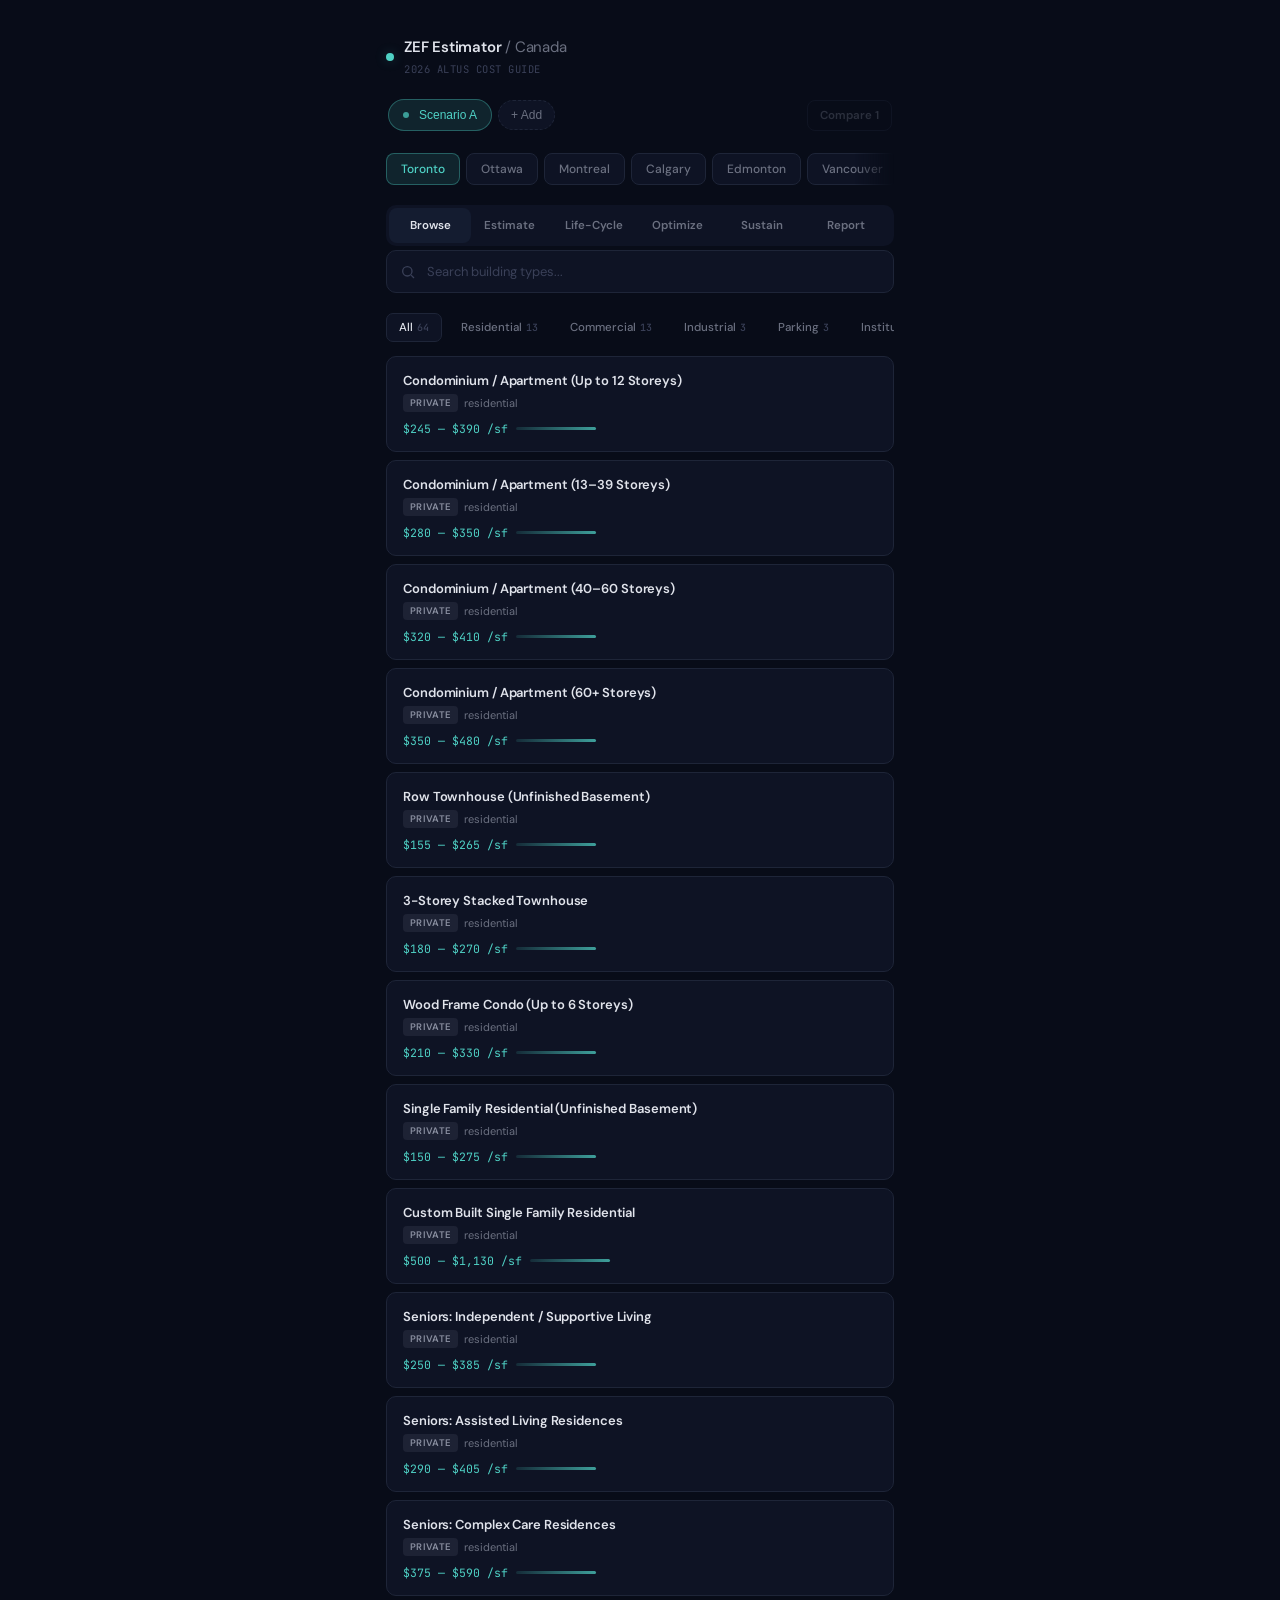
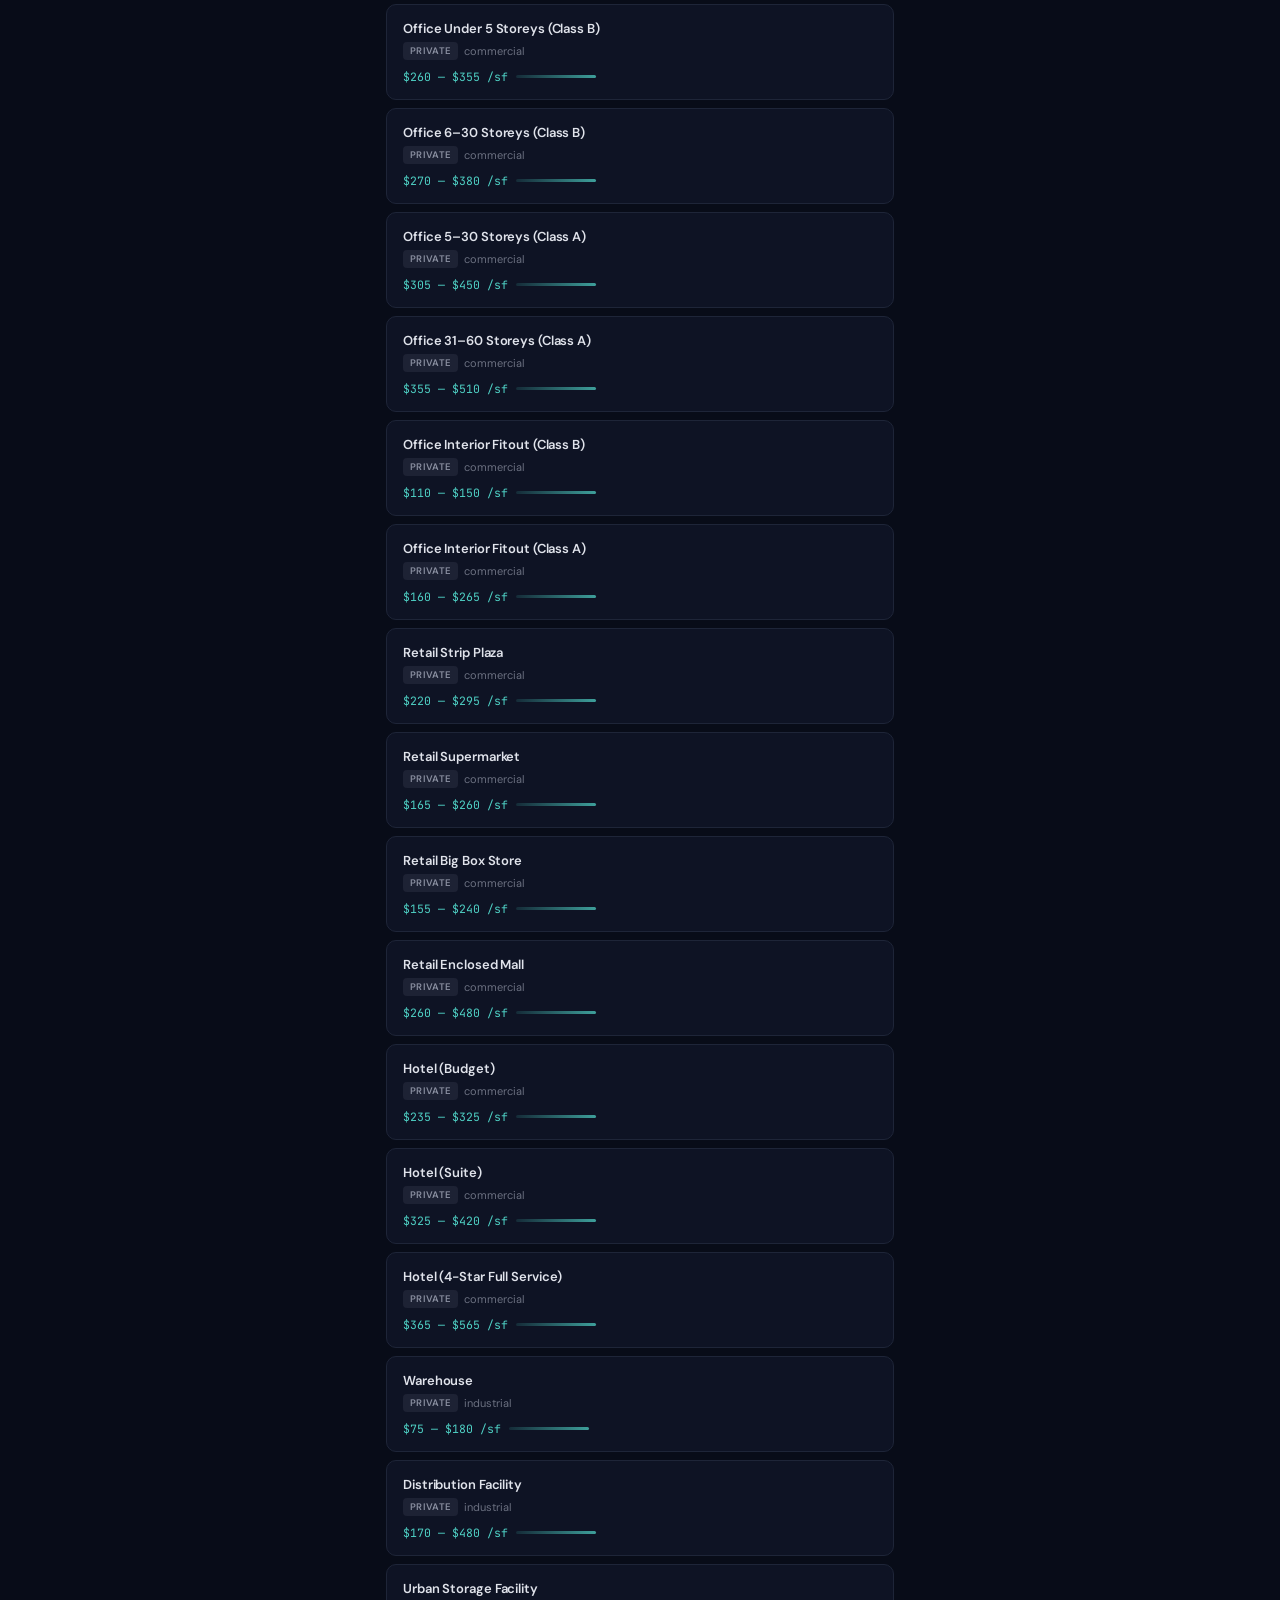
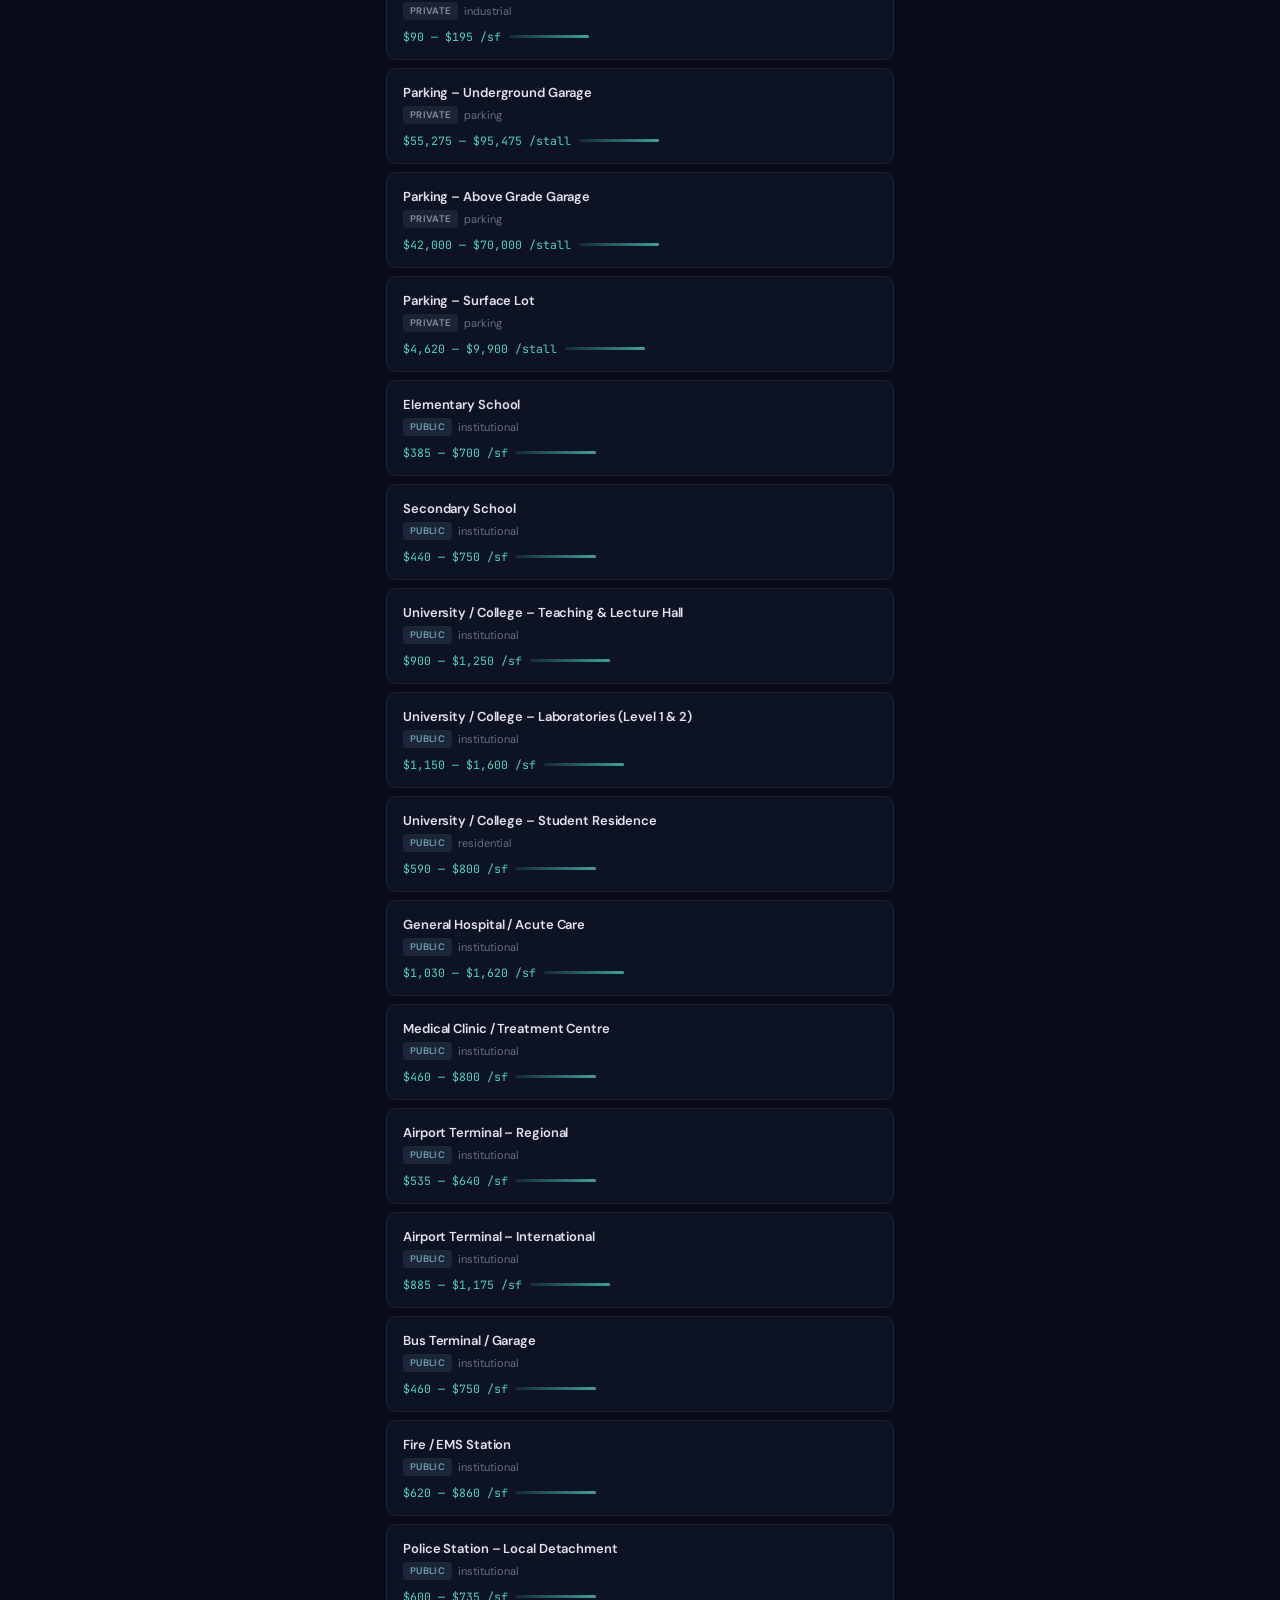
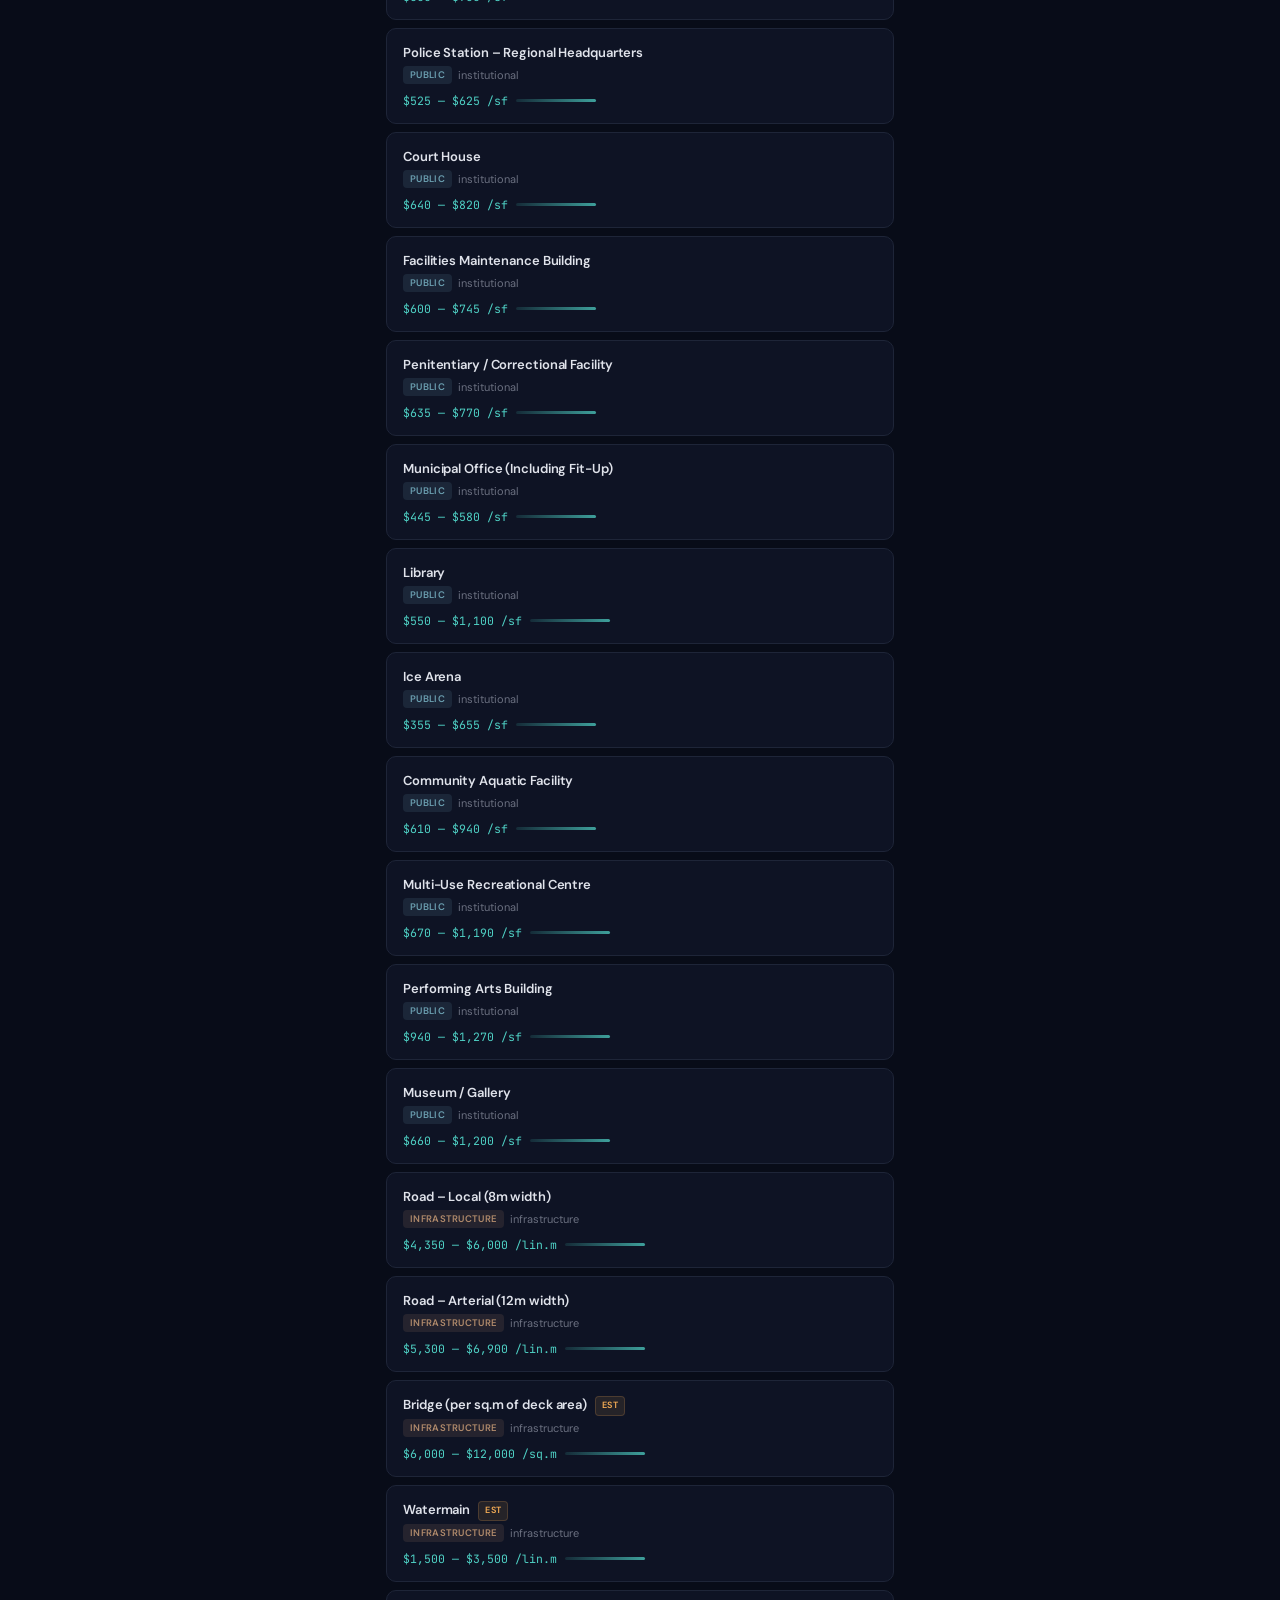
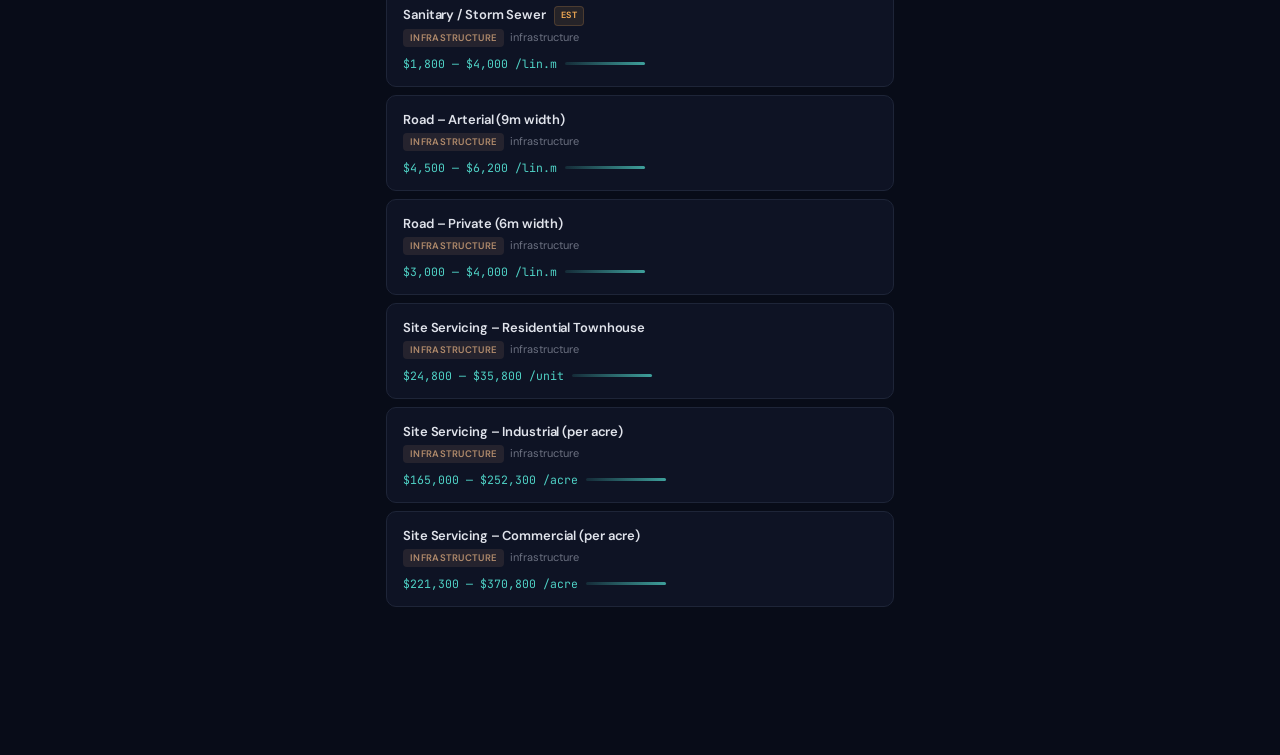
==== commit 937533dd: "Commit V3.3 shipped with report funtion" ====
--- a/index.html
+++ b/index.html
@@ -1,4526 +1,76 @@
 <!DOCTYPE html>
-
 <html lang="en">
-
 <head>
-
-<meta charset="UTF-8">
-
-<meta name="viewport" content="width=device-width, initial-scale=1.0, maximum-scale=1.0">
-
-<title>Construction Cost Estimator — 2026 Altus Guide</title>
-
-<link rel="preconnect" href="https://fonts.googleapis.com">
-
-<link href="https://fonts.googleapis.com/css2?family=DM+Sans:opsz,wght@9..40,300;9..40,400;9..40,500;9..40,600;9..40,700&family=JetBrains+Mono:wght@400;500;600;700&display=swap" rel="stylesheet">
-
-<style>
-
-:root {
-
-  --bg:#080c18;--surface:#0e1324;--surface-h:#141c30;--surface-d:#0a0f1c;
-
-  --border:#1e2538;--border-h:#2a3348;--border-a:rgba(79,209,197,0.35);
-
-  --text:#e0e3eb;--text-mid:#9aa0b4;--text-dim:#6b7080;--text-faint:#3a4058;
-
-  --accent:#4fd1c5;--accent-dim:rgba(79,209,197,0.12);--accent-glow:rgba(79,209,197,0.25);
-
-  --accent-soft:rgba(79,209,197,0.06);
-
-  --orange:#f6ad55;--blue:#63b3ed;--red:#fc8181;--green:#68d391;--purple:#b794f4;
-
-  --mono:'JetBrains Mono','SF Mono',monospace;--sans:'DM Sans',system-ui,sans-serif;
-
-  --shadow-soft:0 1px 2px rgba(0,0,0,0.3),0 4px 12px rgba(0,0,0,0.15);
-
-  --shadow-strong:0 4px 16px rgba(0,0,0,0.4),0 12px 32px rgba(0,0,0,0.2);
-
-  --ease:cubic-bezier(0.2,0.9,0.3,1);
-
-}
-
-*,*::before,*::after{box-sizing:border-box;margin:0;padding:0}
-
-html{scroll-behavior:smooth}
-
-body{min-height:100vh;background:var(--bg);color:var(--text);font-family:var(--sans);font-size:14px;line-height:1.5;-webkit-font-smoothing:antialiased;padding-bottom:120px}
-
-::selection{background:rgba(79,209,197,0.25)}
-
-input::placeholder{color:var(--text-faint)}
-
-::-webkit-scrollbar{width:5px;height:5px}
-
-::-webkit-scrollbar-track{background:transparent}
-
-::-webkit-scrollbar-thumb{background:rgba(255,255,255,0.08);border-radius:3px}
-
-::-webkit-scrollbar-thumb:hover{background:rgba(255,255,255,0.15)}
-
-/* Sliders */
-
-input[type=range]{-webkit-appearance:none;appearance:none;background:transparent;cursor:pointer;width:100%}
-
-input[type=range]::-webkit-slider-track{height:6px;background:rgba(255,255,255,0.06);border-radius:3px}
-
-input[type=range]::-webkit-slider-thumb{-webkit-appearance:none;height:22px;width:22px;border-radius:50%;background:var(--accent);margin-top:-8px;box-shadow:0 0 12px var(--accent-glow);transition:transform .15s var(--ease)}
-
-input[type=range]::-webkit-slider-thumb:active{transform:scale(1.15)}
-
-input[type=range]::-moz-range-track{height:6px;background:rgba(255,255,255,0.06);border-radius:3px}
-
-input[type=range]::-moz-range-thumb{height:22px;width:22px;border-radius:50%;background:var(--accent);border:none}
-
-/* Animations */
-
-@keyframes fadeIn{from{opacity:0}to{opacity:1}}
-
-@keyframes slideUp{from{opacity:0;transform:translateY(12px)}to{opacity:1;transform:translateY(0)}}
-
-@keyframes slideDown{from{opacity:0;transform:translateY(-8px)}to{opacity:1;transform:translateY(0)}}
-
-@keyframes pulse{0%,100%{opacity:1}50%{opacity:0.5}}
-
-@keyframes shimmer{0%{background-position:-200px 0}100%{background-position:200px 0}}
-
-.fade-in{animation:fadeIn .3s var(--ease)}
-
-.slide-up{animation:slideUp .35s var(--ease) both}
-
-.slide-down{animation:slideDown .25s var(--ease) both}
-
-.hidden{display:none!important}
-
-.shell{max-width:540px;margin:0 auto;padding:16px 16px 20px}
-
-/* Header */
-
-.hdr{padding:20px 0 6px;display:flex;align-items:center;justify-content:space-between;gap:12px}
-
-.hdr-mark{display:flex;align-items:center;gap:10px}
-
-.hdr-dot{width:8px;height:8px;border-radius:50%;background:var(--accent);box-shadow:0 0 12px var(--accent-glow)}
-
-.hdr-title{font-size:15px;font-weight:600;letter-spacing:-0.2px}
-
-.hdr-title span{color:var(--text-dim);font-weight:400}
-
-.hdr-sub{font-size:10.5px;color:var(--text-faint);margin-top:3px;font-family:var(--mono);letter-spacing:0.5px;text-transform:uppercase}
-
-/* Scenario chips — the core new pattern */
-
-.scenario-bar{margin:14px 0 10px;display:flex;align-items:center;gap:6px;overflow-x:auto;padding:2px;scrollbar-width:none}
-
-.scenario-bar::-webkit-scrollbar{display:none}
-
-.sc-chip{flex-shrink:0;display:flex;align-items:center;gap:8px;padding:7px 12px 7px 14px;border-radius:999px;border:1px solid var(--border);background:var(--surface);cursor:pointer;transition:all .18s var(--ease);font-size:12px;font-weight:500;color:var(--text-mid)}
-
-.sc-chip:hover{border-color:var(--border-h);background:var(--surface-h)}
-
-.sc-chip.active{border-color:var(--border-a);background:var(--accent-dim);color:var(--accent)}
-
-.sc-chip-dot{width:6px;height:6px;border-radius:50%;background:currentColor;opacity:.7}
-
-.sc-chip-x{width:16px;height:16px;border-radius:50%;display:flex;align-items:center;justify-content:center;background:rgba(255,255,255,0.06);font-size:10px;line-height:1;opacity:0;transition:opacity .15s var(--ease)}
-
-.sc-chip.active .sc-chip-x{opacity:.6}
-
-.sc-chip.active .sc-chip-x:hover{opacity:1;background:rgba(255,255,255,0.12)}
-
-.sc-chip-new{border-style:dashed;color:var(--text-dim);padding:7px 12px}
-
-.sc-chip-label{outline:none;border-radius:3px;padding:1px 2px;transition:background .15s}
-
-.sc-chip-label[contenteditable="true"]{background:rgba(79,209,197,0.15);cursor:text;caret-color:var(--accent)}
-
-.sc-compare-btn{margin-left:auto;flex-shrink:0;padding:7px 12px;border-radius:8px;border:1px solid var(--border);background:transparent;color:var(--text-dim);font-size:11.5px;font-weight:600;cursor:pointer;font-family:var(--sans);transition:all .18s var(--ease);white-space:nowrap}
-
-.sc-compare-btn:not(:disabled):hover{border-color:var(--accent);color:var(--accent)}
-
-.sc-compare-btn:disabled{opacity:.35;cursor:not-allowed}
-
-/* City scroll */
-
-.city-bar{display:flex;gap:6px;overflow-x:auto;padding:10px 0;scrollbar-width:none;-ms-overflow-style:none;position:relative;-webkit-mask-image:linear-gradient(to right,black calc(100% - 40px),transparent);mask-image:linear-gradient(to right,black calc(100% - 40px),transparent)}
-
-.city-bar::-webkit-scrollbar{display:none}
-
-.city-pill{flex-shrink:0;padding:7px 14px;border-radius:8px;border:1px solid var(--border);background:var(--surface);color:var(--text-dim);font-size:12px;font-weight:500;cursor:pointer;transition:all .18s var(--ease);font-family:var(--sans)}
-
-.city-pill:hover{border-color:var(--border-h);color:var(--text-mid)}
-
-.city-pill.active{border-color:var(--border-a);background:var(--accent-dim);color:var(--accent)}
-
-/* Tabs */
-
-.tabs{display:flex;gap:2px;background:var(--surface);border-radius:10px;padding:3px;margin:10px 0 4px;position:relative}
-
-.tab-btn{flex:1;padding:10px 6px;border:none;border-radius:8px;background:transparent;color:var(--text-dim);font-size:11.5px;font-weight:600;cursor:pointer;transition:all .18s var(--ease);font-family:var(--sans);white-space:nowrap;position:relative}
-
-.tab-btn.active{background:var(--surface-h);color:var(--text)}
-
-.tab-btn:disabled{opacity:.4;cursor:not-allowed}
-
-.tab-btn .tab-badge{display:inline-block;width:4px;height:4px;border-radius:50%;background:var(--accent);margin-left:5px;vertical-align:middle;opacity:0;transition:opacity .2s var(--ease)}
-
-.tab-btn.tab-ready .tab-badge{opacity:.8}
-
-/* Search */
-
-.search-wrap{position:relative;margin-bottom:16px}
-
-.search-input{width:100%;padding:12px 16px 12px 40px;border-radius:10px;border:1px solid var(--border);background:var(--surface);color:var(--text);font-size:13px;font-family:var(--sans);outline:none;transition:all .18s var(--ease)}
-
-.search-input:focus{border-color:var(--border-a);background:var(--surface-h)}
-
-.search-icon{position:absolute;left:14px;top:50%;transform:translateY(-50%);color:var(--text-faint);pointer-events:none}
-
-/* Category pills */
-
-.cat-bar{display:flex;gap:6px;overflow-x:auto;padding:4px 0 14px;scrollbar-width:none}
-
-.cat-bar::-webkit-scrollbar{display:none}
-
-.cat-pill{flex-shrink:0;padding:6px 12px;border-radius:7px;border:1px solid transparent;background:transparent;color:var(--text-dim);font-size:11.5px;font-weight:500;cursor:pointer;transition:all .18s var(--ease);font-family:var(--sans);text-transform:capitalize}
-
-.cat-pill:hover{color:var(--text-mid)}
-
-.cat-pill.active{background:var(--surface);border-color:var(--border);color:var(--text)}
-
-.cat-count{font-family:var(--mono);font-size:10px;color:var(--text-faint);margin-left:4px}
-
-/* Type cards */
-
-.type-card{padding:14px 16px;border-radius:10px;border:1px solid var(--border);background:var(--surface);margin-bottom:8px;cursor:pointer;transition:all .18s var(--ease);position:relative;overflow:hidden}
-
-.type-card::before{content:"";position:absolute;left:0;top:0;bottom:0;width:2px;background:transparent;transition:background .18s var(--ease)}
-
-.type-card:hover{border-color:var(--border-h);background:var(--surface-h);transform:translateX(1px)}
-
-.type-card:hover::before{background:var(--border-h)}
-
-.type-card.selected{border-color:var(--border-a);background:var(--accent-dim)}
-
-.type-card.selected::before{background:var(--accent)}
-
-.type-name{font-weight:600;font-size:13px;letter-spacing:-0.1px}
-
-.type-meta{font-size:11px;color:var(--text-dim);margin-top:3px;display:flex;align-items:center;gap:6px;flex-wrap:wrap}
-
-.type-range{font-family:var(--mono);font-size:11.5px;color:var(--accent);margin-top:8px;display:flex;align-items:center;gap:8px}
-
-.type-range-bar{flex:1;height:3px;background:rgba(79,209,197,0.12);border-radius:2px;position:relative;max-width:80px}
-
-.type-range-bar::after{content:"";position:absolute;left:0;top:0;bottom:0;width:100%;background:linear-gradient(to right,transparent,var(--accent));border-radius:2px;opacity:.7}
-
-.sector-tag{display:inline-block;font-size:9.5px;padding:2px 7px;border-radius:4px;font-weight:600;letter-spacing:0.3px;text-transform:uppercase}
-
-.tag-private{background:rgba(138,143,160,0.12);color:#8a8fa0}
-
-.tag-public{background:rgba(107,159,176,0.14);color:#6b9fb0}
-
-.tag-infra{background:rgba(176,138,107,0.14);color:#b08a6b}
-
-.src-badge{display:inline-block;margin-left:8px;font-size:9px;padding:2px 6px;border-radius:4px;font-weight:600;letter-spacing:0.4px;text-transform:uppercase;background:rgba(246,173,85,0.1);color:var(--orange);border:1px solid rgba(246,173,85,0.18);vertical-align:middle}
-
-/* Estimate panel — inline expanding card style */
-
-.est-header{padding:14px 16px;border-radius:12px;border:1px solid var(--border);background:var(--surface);margin-bottom:14px;display:flex;justify-content:space-between;align-items:flex-start;gap:12px}
-
-.est-header-name{font-size:14px;font-weight:600;letter-spacing:-0.1px}
-
-.est-header-meta{font-size:11px;color:var(--text-dim);margin-top:3px;display:flex;gap:6px;align-items:center;flex-wrap:wrap}
-
-.est-header-range{font-family:var(--mono);font-size:11px;color:var(--accent);margin-top:6px}
-
-.chev-btn{flex-shrink:0;padding:6px 10px;border-radius:7px;border:1px solid var(--border);background:transparent;color:var(--text-dim);font-size:11px;cursor:pointer;font-family:var(--sans);transition:all .18s var(--ease);font-weight:500}
-
-.chev-btn:hover{border-color:var(--border-h);color:var(--text)}
-
-/* Input groups */
-
-.est-section{margin-bottom:18px}
-
-.est-label{font-size:10.5px;color:var(--text-dim);text-transform:uppercase;letter-spacing:0.6px;margin-bottom:8px;font-weight:600;display:flex;justify-content:space-between;align-items:center}
-
-.est-label-opt{font-weight:400;text-transform:none;color:var(--text-faint);letter-spacing:0;font-size:10.5px}
-
-.est-hint{font-size:10.5px;color:var(--text-faint);margin-top:5px;line-height:1.5}
-
-/* Number input with native-feeling mobile behavior */
-
-.num-input{width:100%;padding:8px 0;border:none;border-bottom:2px solid var(--border);background:transparent;color:#fff;font-size:22px;font-family:var(--mono);font-weight:600;outline:none;transition:border-color .18s var(--ease);-webkit-appearance:none}
-
-.num-input:focus{border-color:var(--accent)}
-
-.num-input::-webkit-outer-spin-button,.num-input::-webkit-inner-spin-button{-webkit-appearance:none;margin:0}
-
-.field-grid{display:grid;grid-template-columns:1fr 1fr;gap:14px}
-
-.field{display:flex;flex-direction:column}
-
-.field-small-label{font-size:10px;color:var(--text-faint);margin-bottom:5px;text-transform:uppercase;letter-spacing:0.4px}
-
-.field-derived{margin-top:8px;font-size:11px;color:var(--text-dim);display:flex;align-items:center;gap:6px;min-height:16px}
-
-.field-derived .chip{display:inline-flex;align-items:center;gap:5px;padding:3px 8px;border-radius:6px;background:var(--accent-soft);border:1px solid rgba(79,209,197,0.15);font-family:var(--mono);color:var(--accent);font-size:11px;font-weight:500}
-
-.field-derived .chip-orange{background:rgba(246,173,85,0.08);border-color:rgba(246,173,85,0.2);color:var(--orange)}
-
-/* Slider rows */
-
-.slider-row{display:flex;justify-content:space-between;align-items:center;margin-bottom:8px}
-
-.slider-val{font-family:var(--mono);font-size:13px;color:var(--accent);font-weight:600}
-
-.slider-anchors{display:flex;justify-content:space-between;font-size:10px;color:var(--text-faint);margin-top:6px;font-family:var(--mono)}
-
-.slider-anchor-mid{position:relative;color:var(--text-dim)}
-
-/* Preset chips (for LCCA, etc) */
-
-.preset-row{display:flex;gap:6px;margin-bottom:8px}
-
-.preset-chip{padding:6px 10px;border-radius:6px;border:1px solid var(--border);background:transparent;color:var(--text-dim);font-size:11px;font-weight:500;cursor:pointer;font-family:var(--sans);transition:all .18s var(--ease)}
-
-.preset-chip:hover{border-color:var(--border-h);color:var(--text-mid)}
-
-.preset-chip.active{border-color:var(--border-a);background:var(--accent-dim);color:var(--accent)}
-
-/* Pill group */
-
-.pill-group{display:flex;gap:6px;flex-wrap:wrap}
-
-.pill{padding:8px 12px;border-radius:8px;border:1px solid var(--border);cursor:pointer;font-family:var(--sans);font-size:12.5px;font-weight:500;background:var(--surface);color:var(--text-dim);transition:all .18s var(--ease);min-height:34px;display:flex;align-items:center;justify-content:center}
-
-.pill:hover{border-color:var(--border-h);color:var(--text-mid)}
-
-.pill.active{border-color:var(--border-a);background:var(--accent-dim);color:var(--accent)}
-
-/* Unit mix grid */
-
-.unit-grid{display:grid;grid-template-columns:1fr 1fr;gap:8px}
-
-.unit-box{padding:10px 12px;background:var(--surface-d);border-radius:8px;border:1px solid var(--border);transition:border-color .18s var(--ease)}
-
-.unit-box:focus-within{border-color:var(--border-a)}
-
-.unit-box label{font-size:10px;color:var(--text-faint);margin-bottom:4px;display:block;text-transform:uppercase;letter-spacing:0.3px}
-
-.unit-box input{width:100%;background:transparent;border:none;color:#fff;font-family:var(--mono);font-size:17px;font-weight:600;outline:none;-webkit-appearance:none}
-
-/* Generate / primary buttons — de-emphasized now since results are live */
-
-.gen-btn{width:100%;padding:13px;border-radius:10px;border:1px solid var(--border-a);background:var(--accent-dim);color:var(--accent);font-size:13.5px;font-weight:600;cursor:pointer;font-family:var(--sans);transition:all .18s var(--ease);letter-spacing:-0.1px}
-
-.gen-btn:hover{background:rgba(79,209,197,0.2);box-shadow:0 0 20px var(--accent-soft)}
-
-/* Live summary card — always visible once inputs set */
-
-.live-summary{position:sticky;top:8px;z-index:10;padding:14px 16px;border-radius:12px;border:1px solid var(--border-a);background:linear-gradient(180deg,var(--surface-h) 0%,var(--surface) 100%);margin-bottom:14px;backdrop-filter:blur(12px);box-shadow:var(--shadow-soft)}
-
-.live-summary.sticky-on{box-shadow:var(--shadow-strong)}
-
-.live-sum-row{display:flex;justify-content:space-between;align-items:flex-end}
-
-.live-sum-label{font-size:10.5px;color:var(--text-dim);text-transform:uppercase;letter-spacing:0.5px;font-weight:600;margin-bottom:4px}
-
-.live-sum-total{font-size:28px;font-family:var(--mono);font-weight:700;color:var(--accent);line-height:1;letter-spacing:-0.5px}
-
-.live-sum-range{font-size:10.5px;color:var(--text-faint);margin-top:4px;font-family:var(--mono)}
-
-.live-sum-per{text-align:right;font-size:11px;color:var(--text-dim)}
-
-.live-sum-per .v{font-family:var(--mono);color:var(--text);font-size:14px;font-weight:600;display:block}
-
-/* Result breakdown */
-
-.result-card{border-radius:12px;border:1px solid var(--border);background:var(--surface);overflow:hidden}
-
-.result-body{padding:14px 18px}
-
-.result-row{display:flex;justify-content:space-between;align-items:flex-start;padding:9px 0}
-
-.result-row .lbl{font-size:13px;font-weight:500}
-
-.result-row .sub{font-size:11px;color:var(--text-dim);margin-top:2px}
-
-.result-row .val{font-family:var(--mono);font-size:13.5px;font-weight:600;text-align:right}
-
-.val-dim{color:var(--text-dim)!important}
-
-.result-divider{height:1px;background:var(--surface-h);margin:4px 0}
-
-/* Comparison bars */
-
-.comp-section{margin-top:18px}
-
-.comp-title{font-size:11px;font-weight:600;color:var(--text-dim);margin-bottom:12px;text-transform:uppercase;letter-spacing:0.5px;display:flex;justify-content:space-between;align-items:center}
-
-.comp-row{display:grid;grid-template-columns:72px 1fr 60px;align-items:center;gap:8px;margin-bottom:5px;padding:2px 0}
-
-.comp-city{font-size:11px;color:var(--text-dim)}
-
-.comp-city.current{color:var(--accent);font-weight:600}
-
-.comp-track{height:18px;background:var(--surface-d);border-radius:4px;overflow:hidden;position:relative}
-
-.comp-bar{height:100%;border-radius:4px;transition:width .5s var(--ease);min-width:2px;background:var(--accent);opacity:.35}
-
-.comp-bar.current{opacity:1;box-shadow:0 0 8px var(--accent-soft)}
-
-.comp-val{font-family:var(--mono);font-size:11px;color:var(--text-dim);text-align:right}
-
-.comp-val.current{color:var(--accent)}
-
-/* Accuracy chip */
-
-.acc-chip{display:inline-flex;align-items:center;gap:6px;padding:4px 9px;border-radius:6px;background:rgba(246,173,85,0.08);border:1px solid rgba(246,173,85,0.2);font-size:10.5px;color:var(--orange);font-weight:500}
-
-.acc-chip-dot{width:5px;height:5px;border-radius:50%;background:currentColor;animation:pulse 2.5s infinite}
-
-/* Footer caveat */
-
-.result-footer{padding:12px 18px;border-top:1px solid var(--surface-h);font-size:10.5px;color:var(--text-dim);line-height:1.6}
-
-/* Scenario comparison drawer */
-
-.compare-view{padding:14px;border-radius:12px;border:1px solid var(--border);background:var(--surface);animation:slideUp .35s var(--ease)}
-
-.compare-title{font-size:13px;font-weight:600;margin-bottom:12px;display:flex;align-items:center;justify-content:space-between}
-
-.compare-grid{display:grid;grid-template-columns:1fr 1fr;gap:8px;margin-bottom:12px}
-
-.compare-col{padding:10px 12px;background:var(--surface-d);border-radius:8px;border:1px solid var(--border)}
-
-.compare-col-label{font-size:10px;color:var(--text-faint);text-transform:uppercase;letter-spacing:0.4px;margin-bottom:4px}
-
-.compare-col-val{font-family:var(--mono);font-size:15px;font-weight:600;color:var(--text)}
-
-.compare-col-sub{font-size:10.5px;color:var(--text-dim);margin-top:2px}
-
-.compare-delta-row{display:flex;justify-content:space-between;padding:8px 0;border-bottom:1px solid var(--surface-h);font-size:12px}
-
-.compare-delta-row:last-child{border-bottom:none}
-
-.compare-delta-label{color:var(--text-mid)}
-
-.compare-delta-val{font-family:var(--mono);font-weight:600}
-
-.delta-up{color:var(--red)}
-
-.delta-down{color:var(--green)}
-
-.delta-zero{color:var(--text-dim)}
-
-/* LCCA — reused patterns */
-
-.metric-grid{display:grid;grid-template-columns:1fr 1fr;gap:8px;margin-top:12px}
-
-.metric{padding:11px 13px;background:var(--surface-d);border-radius:10px;border:1px solid var(--border)}
-
-.metric .m-label{font-size:10px;color:var(--text-faint);text-transform:uppercase;letter-spacing:0.3px;font-weight:600}
-
-.metric .m-val{font-size:20px;font-family:var(--mono);font-weight:600;margin-top:3px;letter-spacing:-0.3px}
-
-.metric .m-sub{font-size:10.5px;color:var(--text-dim);margin-top:2px}
-
-.bar-chart{display:flex;flex-direction:column;gap:3px;margin-top:10px}
-
-.bar-row-lc{display:grid;grid-template-columns:44px 1fr 70px;align-items:center;gap:8px}
-
-.bar-track-lc{height:18px;background:rgba(255,255,255,0.03);border-radius:4px;overflow:hidden;display:flex}
-
-.bar-seg{height:100%;transition:width .5s var(--ease)}
-
-.legend{display:flex;gap:14px;flex-wrap:wrap;margin-top:14px}
-
-.legend-item{display:flex;align-items:center;gap:6px;font-size:10.5px;color:var(--text-dim)}
-
-.legend-dot{width:9px;height:9px;border-radius:2px}
-
-/* Optimize cards */
-
-.opt-card{border-radius:10px;border:1px solid var(--border);background:var(--surface);padding:14px 16px;margin-bottom:8px;cursor:pointer;transition:all .18s var(--ease);display:flex;align-items:flex-start;gap:12px}
-
-.opt-card:hover{border-color:var(--border-h);background:var(--surface-h);transform:translateX(1px)}
-
-.opt-card-icon{flex-shrink:0;width:32px;height:32px;border-radius:8px;background:var(--accent-soft);border:1px solid rgba(79,209,197,0.15);display:flex;align-items:center;justify-content:center;color:var(--accent)}
-
-.opt-card h3{font-size:13px;font-weight:600;margin-bottom:3px;letter-spacing:-0.1px}
-
-.opt-card p{font-size:11.5px;color:var(--text-dim);line-height:1.5}
-
-.opt-result{border-radius:12px;border:1px solid var(--border);background:var(--surface);padding:16px 18px;margin-top:12px;animation:slideUp .3s var(--ease)}
-
-.scenario-row{display:flex;justify-content:space-between;align-items:center;padding:10px 0;border-bottom:1px solid var(--surface-h)}
-
-.scenario-row:last-child{border-bottom:none}
-
-.scenario-label{font-size:13px;font-weight:500}
-
-.scenario-val{font-family:var(--mono);font-size:13px;font-weight:600}
-
-.savings-tag{display:inline-block;font-size:10.5px;padding:2px 7px;border-radius:4px;font-family:var(--mono);font-weight:600;margin-top:3px}
-
-.tag-save{background:rgba(104,211,145,0.12);color:var(--green)}
-
-.tag-cost{background:rgba(252,129,129,0.12);color:var(--red)}
-
-.tag-neutral{background:rgba(255,255,255,0.04);color:var(--text-dim)}
-
-.opt-input{width:100%;padding:10px 13px;border-radius:8px;border:1px solid var(--border);background:var(--surface-d);color:var(--text);font-family:var(--mono);font-size:14px;outline:none;transition:border-color .18s var(--ease)}
-
-.opt-input:focus{border-color:var(--border-a)}
-
-/* Insight box */
-
-.insight{margin-top:14px;padding:12px 14px;background:var(--surface-d);border-radius:8px;border-left:2px solid var(--accent)}
-
-.insight-label{font-size:10px;font-weight:700;color:var(--accent);text-transform:uppercase;letter-spacing:0.6px;margin-bottom:6px;display:flex;align-items:center;gap:5px}
-
-.insight-text{font-size:12px;color:var(--text-mid);line-height:1.6}
-
-/* Link button */
-
-.link-btn{display:flex;width:100%;padding:13px 16px;border-radius:10px;border:1px solid var(--border);background:var(--surface);color:var(--text-mid);font-size:13px;font-weight:500;font-family:var(--sans);cursor:pointer;margin-top:10px;transition:all .18s var(--ease);align-items:center;justify-content:space-between;gap:10px}
-
-.link-btn:hover{border-color:var(--accent);color:var(--accent);background:var(--accent-dim)}
-
-.link-btn-arrow{font-family:var(--mono);font-size:14px}
-
-/* Empty states */
-
-.empty{text-align:center;padding:32px 20px;color:var(--text-dim)}
-
-.empty-icon{width:44px;height:44px;margin:0 auto 14px;border-radius:10px;background:var(--surface);border:1px solid var(--border);display:flex;align-items:center;justify-content:center;color:var(--text-faint)}
-
-.empty-title{font-size:14px;color:var(--text);margin-bottom:4px;font-weight:500}
-
-.empty-text{font-size:12px;color:var(--text-dim);line-height:1.5;max-width:300px;margin:0 auto 16px}
-
-/* Toast (save confirmation) */
-
-.toast{position:fixed;bottom:28px;left:50%;transform:translateX(-50%);padding:10px 16px;background:var(--surface-h);border:1px solid var(--border-a);border-radius:10px;font-size:12px;color:var(--accent);box-shadow:var(--shadow-strong);z-index:1000;animation:slideUp .25s var(--ease)}
-
-/* Section label */
-
-.sec-lbl{font-size:10.5px;font-weight:700;color:var(--text-dim);text-transform:uppercase;letter-spacing:0.7px;margin:20px 0 10px}
-
-/* Collapsible advanced */
-
-.adv-toggle{display:flex;align-items:center;gap:6px;padding:8px 0;font-size:11px;color:var(--text-dim);cursor:pointer;user-select:none;font-weight:500;transition:color .18s var(--ease)}
-
-.adv-toggle:hover{color:var(--text-mid)}
-
-.adv-toggle-icon{transition:transform .18s var(--ease);font-family:var(--mono)}
-
-.adv-toggle.open .adv-toggle-icon{transform:rotate(90deg)}
-
-.adv-content{overflow:hidden;transition:max-height .3s var(--ease);max-height:0}
-
-.adv-content.open{max-height:600px}
-
-</style>
-
+  <meta charset="UTF-8">
+  <meta name="viewport" content="width=device-width, initial-scale=1.0, maximum-scale=1.0">
+  <title>Construction Cost Estimator — 2026 Altus Guide</title>
+  <link rel="preconnect" href="https://fonts.googleapis.com">
+  <link href="https://fonts.googleapis.com/css2?family=DM+Sans:opsz,wght@9..40,300;9..40,400;9..40,500;9..40,600;9..40,700&family=JetBrains+Mono:wght@400;500;600;700&display=swap" rel="stylesheet">
+  <link rel="stylesheet" href="styles.css">
 </head>
-
 <body>
 
 <div class="shell">
-
   <div class="hdr">
-
     <div class="hdr-mark">
-
       <div class="hdr-dot"></div>
-
       <div>
-
         <div class="hdr-title">ZEF Estimator <span>/ Canada</span></div>
-
         <div class="hdr-sub">2026 Altus Cost Guide</div>
-
       </div>
-
     </div>
-
   </div>
 
-  <!-- Scenario chips: the new organizing layer -->
-
   <div class="scenario-bar" id="scenarioBar"></div>
-
   <div class="city-bar" id="cityBar"></div>
 
   <div class="tabs">
-
-    <button class="tab-btn active" data-tab="browse" onclick="switchTab('browse')">Browse</button>
-
-    <button class="tab-btn" data-tab="estimate" onclick="switchTab('estimate')">Estimate<span class="tab-badge"></span></button>
-
-    <button class="tab-btn" data-tab="lcca" onclick="switchTab('lcca')">Life-Cycle<span class="tab-badge"></span></button>
-
-    <button class="tab-btn" data-tab="optimize" onclick="switchTab('optimize')">Optimize<span class="tab-badge"></span></button>
-
-    <button class="tab-btn" data-tab="compare" onclick="switchTab('compare')" id="compareTab">Compare</button>
-
-    <button class="tab-btn" data-tab="sustain" onclick="switchTab('sustain')">Sustain<span class="tab-badge"></span></button>
-
+    <button class="tab-btn active" data-tab="browse"   onclick="switchTab('browse')">Browse</button>
+    <button class="tab-btn"        data-tab="estimate" onclick="switchTab('estimate')">Estimate<span class="tab-badge"></span></button>
+    <button class="tab-btn"        data-tab="lcca"     onclick="switchTab('lcca')">Life-Cycle<span class="tab-badge"></span></button>
+    <button class="tab-btn"        data-tab="optimize" onclick="switchTab('optimize')">Optimize<span class="tab-badge"></span></button>
+    <button class="tab-btn"        data-tab="compare"  onclick="switchTab('compare')" id="compareTab">Compare</button>
+    <button class="tab-btn"        data-tab="sustain"  onclick="switchTab('sustain')">Sustain<span class="tab-badge"></span></button>
+    <button class="tab-btn"        data-tab="report"   onclick="switchTab('report')" id="reportTab">Report<span class="tab-badge"></span></button>
   </div>
 
-  <div id="browsePanel" class="fade-in"></div>
-
+  <div id="browsePanel"   class="fade-in"></div>
   <div id="estimatePanel" class="hidden fade-in"></div>
-
-  <div id="lccaPanel" class="hidden fade-in"></div>
-
+  <div id="lccaPanel"     class="hidden fade-in"></div>
   <div id="optimizePanel" class="hidden fade-in"></div>
-
-  <div id="comparePanel" class="hidden fade-in"></div>
-
-  <div id="sustainPanel" class="hidden fade-in"></div>
-
+  <div id="comparePanel"  class="hidden fade-in"></div>
+  <div id="sustainPanel"  class="hidden fade-in"></div>
+  <div id="reportPanel"   class="hidden fade-in"></div>
 </div>
 
+<!-- Data -->
+<script src="data/building-types.js"></script>
+<script src="data/defaults.js"></script>
+<script src="data/energy.js"></script>
+<script src="data/parking.js"></script>
+<script src="data/sustainability.js"></script>
+
+<!-- Core -->
+<script src="core/state.js"></script>
+<script src="core/compute.js"></script>
+<script src="core/ui.js"></script>
+
+<!-- Tabs -->
+<script src="tabs/browse.js"></script>
+<script src="tabs/estimate.js"></script>
+<script src="tabs/notes-photos.js"></script>
+<script src="tabs/lcca.js"></script>
+<script src="tabs/optimize.js"></script>
+<script src="tabs/compare.js"></script>
+<script src="tabs/sustain.js"></script>
+<script src="tabs/report.js"></script>
+
+<!-- Init -->
 <script>
-
-// ═══════════════════════════════════════════════════════════
-
-// DATA (unchanged from original)
-
-// ═══════════════════════════════════════════════════════════
-
-const CITIES=[{id:"tor",label:"Toronto",prov:"ON"},{id:"ott",label:"Ottawa",prov:"ON"},{id:"mtl",label:"Montreal",prov:"QC"},{id:"cal",label:"Calgary",prov:"AB"},{id:"edm",label:"Edmonton",prov:"AB"},{id:"van",label:"Vancouver",prov:"BC"},{id:"win",label:"Winnipeg",prov:"MB"},{id:"hal",label:"Halifax",prov:"NS"},{id:"stj",label:"St. John's",prov:"NL"}];
-
-const TYPES=[
-
-{id:"condo_12",label:"Condominium / Apartment (Up to 12 Storeys)",sector:"private",cat:"residential",rates:{van:[330,400],cal:[305,375],edm:[305,375],win:[305,375],tor:[245,390],ott:[260,320],mtl:[275,335],hal:[250,345],stj:[260,360]}},
-
-{id:"condo_13_39",label:"Condominium / Apartment (13–39 Storeys)",sector:"private",cat:"residential",rates:{van:[340,435],cal:[315,385],edm:[315,385],win:[315,380],tor:[280,350],ott:[300,330],mtl:[320,330],hal:[305,375],stj:[290,360]}},
-
-{id:"condo_40_60",label:"Condominium / Apartment (40–60 Storeys)",sector:"private",cat:"residential",rates:{van:[350,465],cal:[325,395],edm:[325,395],win:[325,390],tor:[320,410],ott:[310,360],mtl:[330,375],hal:[300,360],stj:[295,355]}},
-
-{id:"condo_60plus",label:"Condominium / Apartment (60+ Storeys)",sector:"private",cat:"residential",rates:{van:[370,480],cal:[355,460],edm:[350,450],win:[345,445],tor:[350,480],ott:[345,445],mtl:[330,425],hal:[320,415],stj:[315,410]}},
-
-{id:"townhouse_row",label:"Row Townhouse (Unfinished Basement)",sector:"private",cat:"residential",rates:{van:[195,295],cal:[190,255],edm:[185,250],win:[185,250],tor:[155,265],ott:[150,190],mtl:[145,195],hal:[145,210],stj:[160,210]}},
-
-{id:"townhouse_stacked",label:"3-Storey Stacked Townhouse",sector:"private",cat:"residential",rates:{van:[210,300],cal:[200,265],edm:[195,265],win:[190,260],tor:[180,270],ott:[180,220],mtl:[165,215],hal:[175,220],stj:[165,220]}},
-
-{id:"condo_wood",label:"Wood Frame Condo (Up to 6 Storeys)",sector:"private",cat:"residential",rates:{van:[255,360],cal:[245,365],edm:[240,365],win:[235,360],tor:[210,330],ott:[230,290],mtl:[225,290],hal:[205,255],stj:[240,310]}},
-
-{id:"sfr",label:"Single Family Residential (Unfinished Basement)",sector:"private",cat:"residential",rates:{van:[200,315],cal:[180,275],edm:[175,275],win:[170,260],tor:[150,275],ott:[160,230],mtl:[155,215],hal:[150,225],stj:[160,220]}},
-
-{id:"custom_home",label:"Custom Built Single Family Residential",sector:"private",cat:"residential",rates:{van:[490,1250],cal:[495,1135],edm:[495,1135],win:[490,1095],tor:[500,1130],ott:[500,1000],mtl:[465,900],hal:[365,750],stj:[375,750]}},
-
-{id:"seniors_ind",label:"Seniors: Independent / Supportive Living",sector:"private",cat:"residential",rates:{van:[330,430],cal:[270,370],edm:[270,370],win:[265,365],tor:[250,385],ott:[280,340],mtl:[225,340],hal:[255,335],stj:[270,350]}},
-
-{id:"seniors_assisted",label:"Seniors: Assisted Living Residences",sector:"private",cat:"residential",rates:{van:[320,455],cal:[305,395],edm:[305,395],win:[300,390],tor:[290,405],ott:[320,370],mtl:[260,350],hal:[280,375],stj:[300,385]}},
-
-{id:"seniors_complex",label:"Seniors: Complex Care Residences",sector:"private",cat:"residential",rates:{van:[415,615],cal:[350,595],edm:[350,595],win:[345,590],tor:[375,590],ott:[360,540],mtl:[390,555],hal:[385,605],stj:[420,585]}},
-
-{id:"office_low_b",label:"Office Under 5 Storeys (Class B)",sector:"private",cat:"commercial",rates:{van:[300,380],cal:[250,340],edm:[250,340],win:[245,335],tor:[260,355],ott:[230,300],mtl:[210,285],hal:[200,260],stj:[205,355]}},
-
-{id:"office_mid_b",label:"Office 6–30 Storeys (Class B)",sector:"private",cat:"commercial",rates:{van:[300,375],cal:[255,350],edm:[255,350],win:[250,345],tor:[270,380],ott:[240,330],mtl:[220,295],hal:[205,295],stj:[205,285]}},
-
-{id:"office_a",label:"Office 5–30 Storeys (Class A)",sector:"private",cat:"commercial",rates:{van:[345,425],cal:[280,395],edm:[280,395],win:[275,390],tor:[305,450],ott:[290,380],mtl:[280,375],hal:[230,330],stj:[225,320]}},
-
-{id:"office_high_a",label:"Office 31–60 Storeys (Class A)",sector:"private",cat:"commercial",rates:{van:[370,460],cal:[315,455],edm:[315,455],win:[310,450],tor:[355,510],ott:[340,460],mtl:[335,465],hal:[310,430],stj:[310,425]}},
-
-{id:"office_fitout_b",label:"Office Interior Fitout (Class B)",sector:"private",cat:"commercial",rates:{van:[90,175],cal:[85,130],edm:[85,130],win:[80,125],tor:[110,150],ott:[100,150],mtl:[95,140],hal:[75,125],stj:[75,115]}},
-
-{id:"office_fitout_a",label:"Office Interior Fitout (Class A)",sector:"private",cat:"commercial",rates:{van:[165,295],cal:[120,225],edm:[120,225],win:[115,220],tor:[160,265],ott:[150,250],mtl:[150,205],hal:[110,185],stj:[110,185]}},
-
-{id:"retail_strip",label:"Retail Strip Plaza",sector:"private",cat:"commercial",rates:{van:[210,300],cal:[225,315],edm:[225,315],win:[220,310],tor:[220,295],ott:[170,240],mtl:[165,235],hal:[145,195],stj:[150,200]}},
-
-{id:"retail_supermarket",label:"Retail Supermarket",sector:"private",cat:"commercial",rates:{van:[205,260],cal:[220,275],edm:[220,275],win:[215,270],tor:[165,260],ott:[180,260],mtl:[185,240],hal:[175,235],stj:[180,225]}},
-
-{id:"retail_bigbox",label:"Retail Big Box Store",sector:"private",cat:"commercial",rates:{van:[200,250],cal:[210,270],edm:[210,270],win:[205,265],tor:[155,240],ott:[160,220],mtl:[175,230],hal:[185,245],stj:[190,240]}},
-
-{id:"retail_mall",label:"Retail Enclosed Mall",sector:"private",cat:"commercial",rates:{van:[350,460],cal:[280,445],edm:[280,445],win:[275,440],tor:[260,480],ott:[245,315],mtl:[260,350],hal:[235,335],stj:[250,330]}},
-
-{id:"hotel_budget",label:"Hotel (Budget)",sector:"private",cat:"commercial",rates:{van:[240,320],cal:[250,340],edm:[250,340],win:[245,335],tor:[235,325],ott:[220,280],mtl:[205,280],hal:[220,270],stj:[230,285]}},
-
-{id:"hotel_suite",label:"Hotel (Suite)",sector:"private",cat:"commercial",rates:{van:[350,460],cal:[310,430],edm:[310,430],win:[305,425],tor:[325,420],ott:[290,380],mtl:[260,340],hal:[240,340],stj:[290,415]}},
-
-{id:"hotel_full",label:"Hotel (4-Star Full Service)",sector:"private",cat:"commercial",rates:{van:[400,570],cal:[330,455],edm:[330,455],win:[325,450],tor:[365,565],ott:[340,500],mtl:[330,480],hal:[295,380],stj:[350,485]}},
-
-{id:"warehouse",label:"Warehouse",sector:"private",cat:"industrial",rates:{van:[120,200],cal:[130,175],edm:[130,175],win:[125,170],tor:[75,180],ott:[120,170],mtl:[120,185],hal:[125,195],stj:[115,180]}},
-
-{id:"distribution",label:"Distribution Facility",sector:"private",cat:"industrial",rates:{van:[200,485],cal:[155,475],edm:[155,475],win:[150,470],tor:[170,480],ott:[165,445],mtl:[170,460],hal:[165,430],stj:[185,480]}},
-
-{id:"storage_urban",label:"Urban Storage Facility",sector:"private",cat:"industrial",rates:{van:[120,175],cal:[145,195],edm:[145,195],win:[140,190],tor:[90,195],ott:[105,195],mtl:[110,175],hal:[110,175],stj:[110,170]}},
-
-{id:"parkade_ug",label:"Parking – Underground Garage",sector:"private",cat:"parking",rates:{van:[65325,100500],cal:[55275,77050],edm:[55275,77050],win:[53600,75375],tor:[55275,95475],ott:[67000,93800],mtl:[51925,68675],hal:[50250,68675],stj:[51925,73700]},perStall:true},
-
-{id:"parkade_ag",label:"Parking – Above Grade Garage",sector:"private",cat:"parking",rates:{van:[45500,73500],cal:[42000,64750],edm:[42000,64750],win:[40250,63000],tor:[42000,70000],ott:[43750,56000],mtl:[38500,57750],hal:[42000,52500],stj:[43750,59500]},perStall:true},
-
-{id:"surface_lot",label:"Parking – Surface Lot",sector:"private",cat:"parking",rates:{van:[4290,9900],cal:[3960,9900],edm:[3960,9900],win:[3960,9900],tor:[4620,9900],ott:[3960,8250],mtl:[3960,8250],hal:[4950,9900],stj:[3960,8250]},perStall:true},
-
-{id:"school_elem",label:"Elementary School",sector:"public",cat:"institutional",rates:{van:[425,600],cal:[370,580],edm:[370,580],win:[345,570],tor:[385,700],ott:[340,440],mtl:[395,490],hal:[370,445],stj:[350,485]}},
-
-{id:"school_sec",label:"Secondary School",sector:"public",cat:"institutional",rates:{van:[445,610],cal:[410,605],edm:[410,605],win:[375,600],tor:[440,750],ott:[360,460],mtl:[415,495],hal:[375,480],stj:[375,500]}},
-
-{id:"uni_teaching",label:"University / College – Teaching & Lecture Hall",sector:"public",cat:"institutional",rates:{van:[750,1250],cal:[600,995],edm:[600,995],win:[575,990],tor:[900,1250],ott:[650,950],mtl:[690,935],hal:[665,775],stj:[680,780]}},
-
-{id:"uni_labs",label:"University / College – Laboratories (Level 1 & 2)",sector:"public",cat:"institutional",rates:{van:[925,1400],cal:[775,1315],edm:[775,1315],win:[750,1310],tor:[1150,1600],ott:[950,1250],mtl:[935,1225],hal:[770,1120],stj:[850,1200]}},
-
-{id:"uni_residence",label:"University / College – Student Residence",sector:"public",cat:"residential",rates:{van:[395,580],cal:[320,440],edm:[320,440],win:[310,435],tor:[590,800],ott:[360,460],mtl:[375,470],hal:[335,425],stj:[300,390]}},
-
-{id:"hospital",label:"General Hospital / Acute Care",sector:"public",cat:"institutional",rates:{van:[1000,1550],cal:[1000,1600],edm:[1000,1600],win:[945,1590],tor:[1030,1620],ott:[1000,1600],mtl:[905,1305],hal:[795,1380],stj:[850,1300]}},
-
-{id:"medical_clinic",label:"Medical Clinic / Treatment Centre",sector:"public",cat:"institutional",rates:{van:[550,950],cal:[395,950],edm:[395,950],win:[390,945],tor:[460,800],ott:[475,650],mtl:[375,545],hal:[420,680],stj:[410,560]}},
-
-{id:"airport_regional",label:"Airport Terminal – Regional",sector:"public",cat:"institutional",rates:{van:[430,625],cal:[520,800],edm:[520,800],win:[515,795],tor:[535,640],ott:[400,500],mtl:[395,485],hal:[400,495],stj:[375,515]}},
-
-{id:"airport_intl",label:"Airport Terminal – International",sector:"public",cat:"institutional",rates:{van:[850,1200],cal:[825,1200],edm:[825,1200],win:[820,1195],tor:[885,1175],ott:[800,1000],mtl:[790,930],hal:[775,955],stj:[800,965]}},
-
-{id:"bus_terminal",label:"Bus Terminal / Garage",sector:"public",cat:"institutional",rates:{van:[400,510],cal:[395,550],edm:[395,550],win:[390,545],tor:[460,750],ott:[350,450],mtl:[350,410],hal:[325,425],stj:[300,395]}},
-
-{id:"fire_ems",label:"Fire / EMS Station",sector:"public",cat:"institutional",rates:{van:[600,865],cal:[575,750],edm:[575,750],win:[570,745],tor:[620,860],ott:[550,650],mtl:[545,623],hal:[425,515],stj:[450,550]}},
-
-{id:"police_local",label:"Police Station – Local Detachment",sector:"public",cat:"institutional",rates:{van:[550,600],cal:[500,750],edm:[500,750],win:[495,745],tor:[600,735],ott:[540,600],mtl:[520,560],hal:[460,560],stj:[460,525]}},
-
-{id:"police_regional",label:"Police Station – Regional Headquarters",sector:"public",cat:"institutional",rates:{van:[500,620],cal:[495,690],edm:[495,690],win:[490,685],tor:[525,625],ott:[470,570],mtl:[475,540],hal:[485,635],stj:[400,500]}},
-
-{id:"courthouse",label:"Court House",sector:"public",cat:"institutional",rates:{van:[540,750],cal:[630,970],edm:[630,970],win:[625,965],tor:[640,820],ott:[550,750],mtl:[520,680],hal:[495,595],stj:[500,600]}},
-
-{id:"facilities_maint",label:"Facilities Maintenance Building",sector:"public",cat:"institutional",rates:{van:[450,550],cal:[325,490],edm:[325,490],win:[320,485],tor:[600,745],ott:[485,555],mtl:[440,520],hal:[305,355],stj:[350,400]}},
-
-{id:"penitentiary",label:"Penitentiary / Correctional Facility",sector:"public",cat:"institutional",rates:{van:[575,720],cal:[600,790],edm:[600,790],win:[595,785],tor:[635,770],ott:[510,640],mtl:[490,598],hal:[450,615],stj:[500,610]}},
-
-{id:"municipal_office",label:"Municipal Office (Including Fit-Up)",sector:"public",cat:"institutional",rates:{van:[450,530],cal:[425,500],edm:[425,500],win:[420,495],tor:[445,580],ott:[380,480],mtl:[365,445],hal:[345,400],stj:[375,425]}},
-
-{id:"library",label:"Library",sector:"public",cat:"institutional",rates:{van:[455,800],cal:[440,840],edm:[440,840],win:[435,835],tor:[550,1100],ott:[650,850],mtl:[475,750],hal:[420,685],stj:[425,625]}},
-
-{id:"ice_arena",label:"Ice Arena",sector:"public",cat:"institutional",rates:{van:[395,510],cal:[390,595],edm:[390,595],win:[385,590],tor:[355,655],ott:[350,450],mtl:[360,445],hal:[350,400],stj:[350,410]}},
-
-{id:"aquatic",label:"Community Aquatic Facility",sector:"public",cat:"institutional",rates:{van:[560,930],cal:[580,850],edm:[580,850],win:[575,845],tor:[610,940],ott:[575,785],mtl:[545,700],hal:[660,835],stj:[550,605]}},
-
-{id:"rec_centre",label:"Multi-Use Recreational Centre",sector:"public",cat:"institutional",rates:{van:[600,1075],cal:[475,765],edm:[475,765],win:[470,760],tor:[670,1190],ott:[600,750],mtl:[570,660],hal:[565,695],stj:[500,625]}},
-
-{id:"performing_arts",label:"Performing Arts Building",sector:"public",cat:"institutional",rates:{van:[890,1250],cal:[680,1250],edm:[680,1250],win:[675,1245],tor:[940,1270],ott:[625,980],mtl:[550,920],hal:[505,655],stj:[495,650]}},
-
-{id:"museum",label:"Museum / Gallery",sector:"public",cat:"institutional",rates:{van:[555,1200],cal:[610,1200],edm:[610,1200],win:[605,1195],tor:[660,1200],ott:[615,755],mtl:[540,725],hal:[485,630],stj:[500,675]}},
-
-{id:"road_local",label:"Road – Local (8m width)",sector:"infrastructure",cat:"infrastructure",rates:{van:[3000,4100],cal:[3450,4000],edm:[3450,4000],win:[3450,4000],tor:[4350,6000],ott:[3300,4400],mtl:[3400,4450],hal:[3075,3900],stj:[3500,4300]},perLM:true},
-
-{id:"road_arterial",label:"Road – Arterial (12m width)",sector:"infrastructure",cat:"infrastructure",rates:{van:[4000,4700],cal:[4370,5050],edm:[4370,5050],win:[4370,5050],tor:[5300,6900],ott:[4500,5500],mtl:[4700,5670],hal:[4200,5050],stj:[4400,4900]},perLM:true},
-
-{id:"bridge",label:"Bridge (per sq.m of deck area)",sector:"infrastructure",cat:"infrastructure",sourceNote:"industry",rates:{van:[6200,12500],cal:[5500,11000],edm:[5500,11000],win:[5200,10500],tor:[6000,12000],ott:[5500,11000],mtl:[5200,10500],hal:[5400,10800],stj:[5500,11000]},perSM:true},
-
-{id:"water_main",label:"Watermain",sector:"infrastructure",cat:"infrastructure",sourceNote:"industry",rates:{van:[1600,3600],cal:[1400,3200],edm:[1400,3200],win:[1300,3000],tor:[1500,3500],ott:[1400,3200],mtl:[1300,3000],hal:[1350,3100],stj:[1400,3200]},perLM:true},
-
-{id:"sewer",label:"Sanitary / Storm Sewer",sector:"infrastructure",cat:"infrastructure",sourceNote:"industry",rates:{van:[1900,4200],cal:[1650,3700],edm:[1650,3700],win:[1550,3500],tor:[1800,4000],ott:[1650,3700],mtl:[1550,3500],hal:[1600,3600],stj:[1650,3700]},perLM:true},
-{id:"road_arterial_9m",label:"Road – Arterial (9m width)",sector:"infrastructure",cat:"infrastructure",rates:{van:[3100,4400],cal:[3640,4200],edm:[3640,4200],win:[3640,4200],tor:[4500,6200],ott:[3400,4900],mtl:[3750,5250],hal:[3275,4325],stj:[3600,4600]},perLM:true},
-
-{id:"road_private",label:"Road – Private (6m width)",sector:"infrastructure",cat:"infrastructure",rates:{van:[2600,3000],cal:[2700,3575],edm:[2700,3575],win:[2700,3575],tor:[3000,4000],ott:[2600,3500],mtl:[2790,3675],hal:[2575,3200],stj:[2900,3400]},perLM:true},
-
-{id:"servicing_tn",label:"Site Servicing – Residential Townhouse",sector:"infrastructure",cat:"infrastructure",rates:{van:[20500,32000],cal:[20485,31750],edm:[20485,31750],win:[20485,31750],tor:[24800,35800],ott:[24800,33400],mtl:[23700,33800],hal:[20750,29250],stj:[24000,32000]},perUnit:true},
-
-{id:"servicing_ind",label:"Site Servicing – Industrial (per acre)",sector:"infrastructure",cat:"infrastructure",rates:{van:[136600,250000],cal:[145000,241500],edm:[145000,241500],win:[145000,241500],tor:[165000,252300],ott:[150000,233000],mtl:[154000,235000],hal:[130000,205000],stj:[155000,225000]},perAcre:true},
-
-{id:"servicing_comm",label:"Site Servicing – Commercial (per acre)",sector:"infrastructure",cat:"infrastructure",rates:{van:[173300,355000],cal:[175000,327500],edm:[175000,327500],win:[175000,327500],tor:[221300,370800],ott:[205000,347400],mtl:[207000,349000],hal:[177000,283000],stj:[200000,325000]},perAcre:true}
-
-
-];
-
-// Type-aware defaults — calibrated to industry averages for each building category
-
-// Each entry overrides the global defaults when a type is first selected
-
-const TYPE_DEFAULTS = {
-
-  // Single family / custom — defaults include a sensible garage choice
-
-  sfr:           {gfa:2400, storeys:2, parkingType:"none", parkingStalls:0, garage:"double"},
-
-  custom_home:   {gfa:3200, storeys:2, parkingType:"none", parkingStalls:0, garage:"double"},
-
-  // Townhouses — unit count drives total area; garage per unit
-
-  townhouse_row:     {gfa:14400, storeys:3, parkingType:"none", parkingStalls:0, garage:"single", unitCount:8,  unitSize:1800},
-
-  townhouse_stacked: {gfa:16800, storeys:3, parkingType:"none", parkingStalls:0, garage:"none",   unitCount:12, unitSize:1400},
-
-  // Wood frame and condos
-
-  condo_wood:    {gfa:45000,  storeys:5,  parkingType:"above",       parkingStalls:60},
-
-  condo_12:      {gfa:120000, storeys:12, parkingType:"underground", parkingStalls:140},
-
-  condo_13_39:   {gfa:280000, storeys:28, parkingType:"underground", parkingStalls:300},
-
-  condo_40_60:   {gfa:600000, storeys:50, parkingType:"underground", parkingStalls:550},
-
-  condo_60plus:  {gfa:900000, storeys:70, parkingType:"underground", parkingStalls:750},
-
-  // Seniors housing
-
-  seniors_ind:       {gfa:80000,  storeys:5, parkingType:"surface",    parkingStalls:60},
-
-  seniors_assisted:  {gfa:90000,  storeys:5, parkingType:"surface",    parkingStalls:50},
-
-  seniors_complex:   {gfa:140000, storeys:6, parkingType:"underground", parkingStalls:80},
-
-  // Office
-
-  office_low_b:    {gfa:35000,   storeys:3,  parkingType:"surface",    parkingStalls:90},
-
-  office_mid_b:    {gfa:200000,  storeys:18, parkingType:"underground", parkingStalls:200},
-
-  office_a:        {gfa:350000,  storeys:22, parkingType:"underground", parkingStalls:280},
-
-  office_high_a:   {gfa:1200000, storeys:45, parkingType:"underground", parkingStalls:600},
-
-  office_fitout_b: {gfa:8000,    storeys:1,  parkingType:"none",       parkingStalls:0},
-
-  office_fitout_a: {gfa:8000,    storeys:1,  parkingType:"none",       parkingStalls:0},
-
-  // Retail
-
-  retail_strip:       {gfa:25000,  storeys:1, parkingType:"surface", parkingStalls:120},
-
-  retail_supermarket: {gfa:45000,  storeys:1, parkingType:"surface", parkingStalls:200},
-
-  retail_bigbox:      {gfa:130000, storeys:1, parkingType:"surface", parkingStalls:550},
-
-  retail_mall:        {gfa:750000, storeys:2, parkingType:"above",   parkingStalls:3000},
-
-  // Hotels
-
-  hotel_budget:  {gfa:80000,  storeys:4,  parkingType:"surface",     parkingStalls:120},
-
-  hotel_suite:   {gfa:120000, storeys:8,  parkingType:"underground", parkingStalls:140},
-
-  hotel_full:    {gfa:350000, storeys:22, parkingType:"underground", parkingStalls:300},
-
-  // Industrial
-
-  warehouse:     {gfa:80000,  storeys:1, parkingType:"surface", parkingStalls:50},
-
-  distribution:  {gfa:350000, storeys:1, parkingType:"surface", parkingStalls:120},
-
-  storage_urban: {gfa:60000,  storeys:4, parkingType:"surface", parkingStalls:20},
-
-  // Standalone parking (per stall)
-
-  parkade_ug:  {gfa:0, storeys:0, parkingType:"none", parkingStalls:200},
-
-  parkade_ag:  {gfa:0, storeys:0, parkingType:"none", parkingStalls:200},
-
-  surface_lot: {gfa:0, storeys:0, parkingType:"none", parkingStalls:200},
-
-  // Education
-
-  school_elem:    {gfa:60000,  storeys:2, parkingType:"surface", parkingStalls:80},
-
-  school_sec:     {gfa:180000, storeys:3, parkingType:"surface", parkingStalls:200},
-
-  uni_teaching:   {gfa:80000,  storeys:4, parkingType:"surface", parkingStalls:60},
-
-  uni_labs:       {gfa:60000,  storeys:4, parkingType:"surface", parkingStalls:40},
-
-  uni_residence:  {gfa:100000, storeys:8, parkingType:"surface", parkingStalls:30},
-
-  // Healthcare
-
-  hospital:        {gfa:600000, storeys:8, parkingType:"underground", parkingStalls:600},
-
-  medical_clinic:  {gfa:25000,  storeys:2, parkingType:"surface",     parkingStalls:80},
-
-  // Transportation
-
-  airport_regional: {gfa:80000,    storeys:2, parkingType:"surface", parkingStalls:200},
-
-  airport_intl:     {gfa:1500000, storeys:3, parkingType:"above",   parkingStalls:8000},
-
-  bus_terminal:     {gfa:60000,    storeys:2, parkingType:"surface", parkingStalls:60},
-
-  // Government / civic
-
-  fire_ems:         {gfa:12000,  storeys:1, parkingType:"surface", parkingStalls:20},
-
-  police_local:     {gfa:18000,  storeys:2, parkingType:"surface", parkingStalls:40},
-
-  police_regional:  {gfa:80000,  storeys:4, parkingType:"surface", parkingStalls:200},
-
-  courthouse:       {gfa:120000, storeys:4, parkingType:"surface", parkingStalls:150},
-
-  facilities_maint: {gfa:25000,  storeys:1, parkingType:"surface", parkingStalls:30},
-
-  penitentiary:     {gfa:200000, storeys:3, parkingType:"surface", parkingStalls:80},
-
-  municipal_office: {gfa:60000,  storeys:3, parkingType:"surface", parkingStalls:80},
-
-  library:          {gfa:25000,  storeys:2, parkingType:"surface", parkingStalls:40},
-
-  // Recreation
-
-  ice_arena:       {gfa:50000, storeys:1, parkingType:"surface", parkingStalls:200},
-
-  aquatic:         {gfa:40000, storeys:1, parkingType:"surface", parkingStalls:120},
-
-  rec_centre:      {gfa:80000, storeys:2, parkingType:"surface", parkingStalls:200},
-
-  performing_arts: {gfa:60000, storeys:2, parkingType:"surface", parkingStalls:150},
-
-  museum:          {gfa:50000, storeys:3, parkingType:"surface", parkingStalls:80},
-
-  // Infrastructure (gfa here represents linear meters or square meters)
-
-  road_local:    {gfa:500,  storeys:0, parkingType:"none", parkingStalls:0},
-
-  road_arterial: {gfa:800,  storeys:0, parkingType:"none", parkingStalls:0},
-
-  bridge:        {gfa:800,  storeys:0, parkingType:"none", parkingStalls:0},
-
-  water_main:    {gfa:1000, storeys:0, parkingType:"none", parkingStalls:0},
-
-  sewer:         {gfa:1000, storeys:0, parkingType:"none", parkingStalls:0},
-
-  road_arterial_9m: {gfa:800, storeys:0, parkingType:"none", parkingStalls:0},
-
-  road_private:     {gfa:800, storeys:0, parkingType:"none", parkingStalls:0},
-
-  servicing_tn:     {gfa:10,  storeys:0, parkingType:"none", parkingStalls:0},
-
-  servicing_ind:    {gfa:5,   storeys:0, parkingType:"none", parkingStalls:0},
-
-  servicing_comm:   {gfa:5,   storeys:0, parkingType:"none", parkingStalls:0}
-
-};
-
-function applyTypeDefaults(scenario, typeId) {
-
-  const d = TYPE_DEFAULTS[typeId];
-
-  if (!d) return;
-
-  scenario.inputs.gfa = d.gfa;
-
-  scenario.inputs.storeys = d.storeys;
-
-  scenario.inputs.parkingType = d.parkingType;
-
-  scenario.inputs.parkingStalls = d.parkingStalls;
-
-  // Reset unit mix so previous selection doesn't carry over
-
-  scenario.inputs.unitMix = {bachelor:0, one:0, two:0, three:0};
-
-  // Reset site area so FSR doesn't show stale data
-
-  scenario.inputs.siteArea = 0;
-
-  // Reset garage and townhouse-specific fields
-
-  scenario.inputs.garage = d.garage || "none";
-
-  scenario.inputs.unitCount = d.unitCount || 0;
-
-  scenario.inputs.unitSize = d.unitSize || 1800;
-
-  // Keys/beds/capacity-first fields — set sensible defaults per type
-
-  const hotelDefaults = {hotel_budget:120, hotel_suite:180, hotel_full:350};
-
-  const hospitalDefaults = {hospital:300};
-
-  const schoolDefaults = {school_elem:450, school_sec:800};
-
-  scenario.inputs.hotelKeys     = hotelDefaults[typeId]    || 0;
-
-  scenario.inputs.hospitalBeds  = hospitalDefaults[typeId] || 0;
-
-  scenario.inputs.schoolCapacity = schoolDefaults[typeId]  || 0;
-
-  // Office NLA defaults (typical rentable area at 75% efficiency)
-
-  const officeNlaDefaults = {
-
-    office_low_b:  26000, office_mid_b: 150000, office_high_a: 900000
-
-  };
-
-  scenario.inputs.officeNla = officeNlaDefaults[typeId] || 0;
-
-  scenario.inputs.officeEfficiency = 75;
-
-  // Industrial clear height defaults
-
-  const clearDefaults = {warehouse: 28, distribution: 36, storage_urban: 14};
-
-  scenario.inputs.clearHeight = clearDefaults[typeId] || 28;
-
-  // Retail tier default
-
-  scenario.inputs.retailTier = "shell";
-
-}
-
-// ─── Per-type field configuration ─────────────────────────────────────
-
-// Defines exactly which input groups each building type should display.
-
-// Replaces blanket "if residential, show X" logic with explicit per-type schema.
-
-//
-
-// Field keys:
-
-//   gfa       — Gross Floor Area input
-
-//   storeys   — Number of storeys
-
-//   siteArea  — Site area (unlocks FSR)
-
-//   unitMix   — Bachelor/1BR/2BR/3BR breakdown (multi-unit residential only)
-
-//   tnUnits   — Townhouse unit count + per-unit size (derives GFA)
-
-//   parking   — Commercial parking model (surface/above/underground + stalls)
-
-//   garage    — Residential garage model (none/single/double/triple)
-
-//   quality   — Quality slider (always shown)
-
-//   softCost  — Soft cost % slider (in advanced section)
-
-//
-
-// Order in the array determines render order.
-
-const TYPE_FIELDS = {
-
-  // ── Single homes: simple. No parking system, optional garage, no FSR.
-
-  sfr:           ["gfa","storeys","garage","quality","softCost"],
-
-  custom_home:   ["gfa","storeys","garage","quality","softCost"],
-
-  // ── Townhouses: unit count drives GFA; garage per unit; site area for FSR
-
-  townhouse_row:     ["tnUnits","storeys","siteArea","garage","quality","softCost"],
-
-  townhouse_stacked: ["tnUnits","storeys","siteArea","garage","quality","softCost"],
-
-  // ── Multi-unit residential: full treatment with unit mix
-
-  condo_wood:    ["gfa","storeys","siteArea","unitMix","parking","quality","softCost"],
-
-  condo_12:      ["gfa","storeys","siteArea","unitMix","parking","quality","softCost"],
-
-  condo_13_39:   ["gfa","storeys","siteArea","unitMix","parking","quality","softCost"],
-
-  condo_40_60:   ["gfa","storeys","siteArea","unitMix","parking","quality","softCost"],
-
-  condo_60plus:  ["gfa","storeys","siteArea","unitMix","parking","quality","softCost"],
-
-  seniors_ind:       ["gfa","storeys","siteArea","unitMix","parking","quality","softCost"],
-
-  seniors_assisted:  ["gfa","storeys","siteArea","unitMix","parking","quality","softCost"],
-
-  seniors_complex:   ["gfa","storeys","siteArea","unitMix","parking","quality","softCost"],
-
-  uni_residence:     ["gfa","storeys","siteArea","unitMix","parking","quality","softCost"],
-
-  // ── Office fitouts: interior only — no storeys, no site, no parking
-
-  office_fitout_a: ["gfa","quality","softCost"],
-
-  office_fitout_b: ["gfa","quality","softCost"],
-
-  // ── Hotels: keys-first input derives GFA; parking included
-
-  hotel_budget: ["hotelKeys","storeys","parking","quality","softCost"],
-
-  hotel_suite:  ["hotelKeys","storeys","parking","quality","softCost"],
-
-  hotel_full:   ["hotelKeys","storeys","parking","quality","softCost"],
-
-  // ── Hospital: beds-first input derives GFA; parking included
-
-  hospital: ["hospitalBeds","storeys","siteArea","parking","quality","softCost"],
-
-  // ── Schools: student capacity derives GFA; parking included
-
-  school_elem: ["schoolCapacity","storeys","siteArea","parking","quality","softCost"],
-
-  school_sec:  ["schoolCapacity","storeys","siteArea","parking","quality","softCost"],
-
-  // ── Office (shell): NLA input + efficiency ratio derives GFA
-
-  office_low_b:  ["officeNla","storeys","siteArea","parking","quality","softCost"],
-
-  office_mid_b:  ["officeNla","storeys","siteArea","parking","quality","softCost"],
-
-  office_high_a: ["officeNla","storeys","siteArea","parking","quality","softCost"],
-
-  // ── Industrial: clear height modifies cost
-
-  warehouse:    ["gfa","clearHeight","storeys","siteArea","parking","quality","softCost"],
-
-  distribution: ["gfa","clearHeight","storeys","siteArea","parking","quality","softCost"],
-
-  // ── Retail: fit-out tier modifies cost
-
-  retail_strip:       ["gfa","retailTier","storeys","siteArea","parking","quality","softCost"],
-
-  retail_supermarket: ["gfa","retailTier","storeys","siteArea","parking","quality","softCost"],
-
-  retail_bigbox:      ["gfa","retailTier","storeys","siteArea","parking","quality","softCost"],
-
-  retail_mall:        ["gfa","retailTier","storeys","siteArea","parking","quality","softCost"]
-
-  // ── All other types fall through to default (gfa, storeys, siteArea, parking, quality, softCost)
-
-};
-
-const DEFAULT_FIELDS = ["gfa","storeys","siteArea","parking","quality","softCost"];
-
-const NON_BUILDING_FIELDS = ["quality"];  // Per-stall, per-LM, per-SM types
-
-function getTypeFields(type) {
-
-  if (!type) return [];
-
-  const isBuilding = !type.perStall && !type.perLM && !type.perSM && !type.perUnit && !type.perAcre;
-
-  if (!isBuilding) {
-
-    // Per-stall/unit/acre types use their own simplified rendering, not field schema
-
-    return NON_BUILDING_FIELDS;
-
-  }
-
-  return TYPE_FIELDS[type.id] || DEFAULT_FIELDS;
-
-}
-
-// ─── Garage cost model ────────────────────────────────────────────────
-
-// Per-unit (per-home) garage cost in CAD. Scaled by city and quality.
-
-// Base figures reflect typical 2025 market: attached garage built into the home,
-
-// includes foundation, framing, insulation, garage door, basic electrical.
-
-const GARAGE_BASE = {
-
-  none:   {sf:0,    cost:[0,0]},
-
-  single: {sf:240,  cost:[25000, 40000]},   // 12'×20'
-
-  double: {sf:480,  cost:[40000, 70000]},   // 20'×24'
-
-  triple: {sf:720,  cost:[65000, 110000]}   // 30'×24'
-
-};
-
-// City scaling factor — mirrors the rate pattern of other building types
-
-const GARAGE_CITY_FACTOR = {
-
-  van: 1.5, tor: 1.4, cal: 1.0, edm: 1.0, ott: 0.95,
-
-  mtl: 0.9, win: 0.95, hal: 0.85, stj: 0.85
-
-};
-
-function computeGarageCost(garage, city, quality, unitCount = 1) {
-
-  const g = GARAGE_BASE[garage];
-
-  if (!g || garage === "none") return 0;
-
-  const baseCost = lerp(g.cost[0], g.cost[1], quality);
-
-  const cityAdjusted = baseCost * (GARAGE_CITY_FACTOR[city] || 1.0);
-
-  return Math.round(cityAdjusted * unitCount);
-
-}
-
-function getGarageLabel(g) {
-
-  return {none:"None", single:"Single Car Garage", double:"Double Car Garage", triple:"Triple Car Garage"}[g] || "None";
-
-}
-
-const ENERGY={eui:{residential:16.5,commercial:22.0,institutional:26.0,industrial:18.0,parking:3.0,infrastructure:0},elecRate:{tor:0.13,ott:0.13,mtl:0.085,cal:0.165,edm:0.165,van:0.095,win:0.10,hal:0.175,stj:0.14},gasRate:{tor:0.035,ott:0.035,mtl:0.028,cal:0.025,edm:0.025,van:0.032,win:0.030,hal:0.04,stj:0.038},elecShare:{residential:0.45,commercial:0.55,institutional:0.50,industrial:0.60,parking:0.90,infrastructure:0}};
-
-const MAINT={low:0.015,standard:0.025,high:0.04};
-
-const REPLACEMENTS=[{name:"Roofing",cycle:22,pct:0.06},{name:"HVAC Systems",cycle:18,pct:0.12},{name:"Building Envelope",cycle:30,pct:0.08},{name:"Elevators",cycle:25,pct:0.05},{name:"Plumbing Systems",cycle:28,pct:0.04},{name:"Electrical Systems",cycle:30,pct:0.05},{name:"Interior Fitout",cycle:12,pct:0.10},{name:"Flooring",cycle:15,pct:0.03}];
-
-// ═══════════════════════════════════════════════════════════
-
-// STATE — scenarios are first-class
-
-// ═══════════════════════════════════════════════════════════
-
-const makeScenario = (name) => ({
-
-  name,
-
-  city: "tor",
-
-  typeId: null,
-
-  inputs: {
-
-    gfa: 50000, storeys: 8, siteArea: 0,
-
-    unitCount: 0, unitSize: 1800,
-
-    unitMix: {bachelor:0, one:0, two:0, three:0},
-
-    parkingType: "none", parkingStalls: 0,
-
-    garage: "none",  // none | single | double | triple — for homes and townhouses
-
-    quality: 50, softPct: 20,
-
-    hotelKeys: 0,        // keys-first hotel input
-
-    hospitalBeds: 0,     // beds-first hospital input
-
-    schoolCapacity: 0,   // student capacity input
-
-    officeNla: 0,        // NLA input — derives GFA via efficiency ratio
-
-    officeEfficiency: 75, // NLA-to-GFA efficiency % (typ 70–85%)
-
-    clearHeight: 28,     // industrial clear height in feet
-
-    retailTier: "shell"  // shell | landlord | turnkey
-
-  }
-
-});
-
-// ═══════════════════════════════════════════════════════════
-// PERSISTENCE — localStorage save / load
-// ═══════════════════════════════════════════════════════════
-const STORAGE_KEY = "zef_estimator_v2";
-function saveState() {
-  try {
-    localStorage.setItem(STORAGE_KEY, JSON.stringify({
-      scenarios, activeScenarioIdx, currentTab, browseCategory,
-      lccaPeriod, lccaDiscount, lccaEnergyEsc, lccaMaintTier, lccaPreset
-    }));
-  } catch(e) {}
-}
-function loadState() {
-  try {
-    const raw = localStorage.getItem(STORAGE_KEY);
-    if (!raw) return false;
-    const st = JSON.parse(raw);
-    if (!st.scenarios || !st.scenarios.length) return false;
-    scenarios = st.scenarios;
-    activeScenarioIdx = Math.min(st.activeScenarioIdx || 0, scenarios.length - 1);
-    currentTab = st.currentTab || "browse";
-    browseCategory = st.browseCategory || "all";
-    lccaPeriod = st.lccaPeriod ?? 30;
-    lccaDiscount = st.lccaDiscount ?? 3.5;
-    lccaEnergyEsc = st.lccaEnergyEsc ?? 2.5;
-    lccaMaintTier = st.lccaMaintTier || "standard";
-    lccaPreset = st.lccaPreset || "standard";
-    return true;
-  } catch(e) { return false; }
-}
-
-let scenarios = [makeScenario("Scenario A")];
-let activeScenarioIdx = 0;
-let currentTab = "browse";
-let browseCategory = "all";
-
-// LCCA state — per-scenario in a real build; global here for simplicity
-
-let lccaPeriod = 30;
-
-let lccaDiscount = 3.5;
-
-let lccaEnergyEsc = 2.5;
-
-let lccaMaintTier = "standard";
-
-let lccaPreset = "standard";
-
-let optTool = null;
-
-// ═══════════════════════════════════════════════════════════
-
-// HELPERS
-
-// ═══════════════════════════════════════════════════════════
-
-const fmt = n => "$" + Math.round(n).toLocaleString();
-
-const fmtM = n => {
-
-  if (n >= 1e9) return "$" + (n/1e9).toFixed(2) + "B";
-
-  if (n >= 1e6) return "$" + (n/1e6).toFixed(1) + "M";
-
-  if (n >= 1e3) return "$" + (n/1e3).toFixed(0) + "K";
-
-  return fmt(n);
-
-};
-
-const fmtRange = (n) => {
-
-  const lo = n * 0.85, hi = n * 1.15;
-
-  return `${fmtM(lo)} — ${fmtM(hi)}`;
-
-};
-
-const fmtN = n => Math.round(n).toLocaleString();
-
-function lerp(low, high, t) { return Math.round(low + (high - low) * (t / 100)); }
-
-function getUnit(type) {
-
-  if (type.perStall) return "/stall";
-
-  if (type.perLM) return "/lin.m";
-
-  if (type.perSM) return "/sq.m";
-
-  if (type.perUnit) return "/unit";
-
-  if (type.perAcre) return "/acre";
-
-  return "/sf";
-
-}
-
-function getCurrentScenario() { return scenarios[activeScenarioIdx]; }
-
-function getCurrentType() {
-
-  const s = getCurrentScenario();
-
-  return s.typeId ? TYPES.find(t => t.id === s.typeId) : null;
-
-}
-
-function hasEstimate() {
-
-  const s = getCurrentScenario();
-
-  return s.typeId !== null;
-
-}
-
-// Computes estimate from scenario — pure function
-
-function computeEstimate(scenario) {
-
-  const t = TYPES.find(x => x.id === scenario.typeId);
-
-  if (!t) return null;
-
-  const inp = scenario.inputs;
-
-  const r = t.rates[scenario.city];
-
-  const rate = lerp(r[0], r[1], inp.quality);
-
-  const isBuilding = !t.perStall && !t.perLM && !t.perSM && !t.perUnit && !t.perAcre;
-
-  const fields = getTypeFields(t);
-
-  const usesTnUnits = fields.includes("tnUnits");
-
-  const usesGarage = fields.includes("garage");
-
-  const usesParking = fields.includes("parking");
-
-  // For townhouses, GFA is derived from unitCount × unitSize
-
-  let effectiveGfa = inp.gfa;
-
-  if (usesTnUnits && inp.unitCount > 0 && inp.unitSize > 0) {
-
-    effectiveGfa = inp.unitCount * inp.unitSize;
-
-  }
-
-  // Keys-first: hotel — avg sq ft per key by tier (CAD, conservative)
-
-  const SQFT_PER_KEY = {hotel_budget:550, hotel_suite:750, hotel_full:1100};
-
-  if (SQFT_PER_KEY[t.id] && inp.hotelKeys > 0) {
-
-    effectiveGfa = inp.hotelKeys * SQFT_PER_KEY[t.id];
-
-  }
-
-  // Beds-first: hospital — ~1,200–1,800 sq ft per bed (acute care)
-
-  if (t.id === "hospital" && inp.hospitalBeds > 0) {
-
-    effectiveGfa = inp.hospitalBeds * 1400;
-
-  }
-
-  // Capacity-first: school — sq ft per student by type
-
-  const SQFT_PER_STUDENT = {school_elem:100, school_sec:120};
-
-  if (SQFT_PER_STUDENT[t.id] && inp.schoolCapacity > 0) {
-
-    effectiveGfa = inp.schoolCapacity * SQFT_PER_STUDENT[t.id];
-
-  }
-
-  // Office NLA → GFA via efficiency ratio
-
-  const OFFICE_NLA_TYPES = ["office_low_b","office_mid_b","office_high_a"];
-
-  if (OFFICE_NLA_TYPES.includes(t.id) && inp.officeNla > 0) {
-
-    const eff = Math.max(50, Math.min(95, inp.officeEfficiency || 75)) / 100;
-
-    effectiveGfa = Math.round(inp.officeNla / eff);
-
-  }
-
-  // Industrial clear height rate modifier
-
-  // Baseline 28ft clear; +2.5% per 4ft above baseline, -2% per 4ft below
-
-  const IND_TYPES = ["warehouse","distribution","storage_urban"];
-
-  let clearHeightMod = 1.0;
-
-  if (IND_TYPES.includes(t.id)) {
-
-    const baseline = 28;
-
-    const delta = (inp.clearHeight || baseline) - baseline;
-
-    clearHeightMod = 1 + (delta / 4) * 0.025;
-
-    clearHeightMod = Math.max(0.85, Math.min(1.35, clearHeightMod));
-
-  }
-
-  // Retail fit-out tier rate modifier
-
-  const RETAIL_TYPES = ["retail_strip","retail_supermarket","retail_bigbox","retail_mall"];
-
-  let retailTierMod = 1.0;
-
-  if (RETAIL_TYPES.includes(t.id)) {
-
-    const tierMods = {shell: 0.65, landlord: 1.0, turnkey: 1.35};
-
-    retailTierMod = tierMods[inp.retailTier] || 1.0;
-
-  }
-
-  const area = isBuilding ? effectiveGfa : (t.perStall ? inp.parkingStalls : inp.gfa);
-
-  const baseCost = rate * area * clearHeightMod * retailTierMod;
-
-  let parkCost = 0;
-
-  let parkDetail = null;
-
-  if (isBuilding && usesParking && inp.parkingType !== "none") {
-
-    const pKey = inp.parkingType === "surface" ? "surface_lot" : inp.parkingType === "above" ? "parkade_ag" : "parkade_ug";
-
-    const pType = TYPES.find(x => x.id === pKey);
-
-    const pRate = lerp(pType.rates[scenario.city][0], pType.rates[scenario.city][1], inp.quality);
-
-    const stalls = inp.parkingStalls || 100;
-
-    parkCost = pRate * stalls;
-
-    parkDetail = {type: inp.parkingType, rate: pRate, stalls};
-
-  }
-
-  // Garage cost — for homes, single garage; for townhouses, multiplied by unit count
-
-  let garageCost = 0;
-
-  let garageDetail = null;
-
-  if (usesGarage && inp.garage !== "none") {
-
-    const garageUnits = usesTnUnits ? Math.max(1, inp.unitCount) : 1;
-
-    garageCost = computeGarageCost(inp.garage, scenario.city, inp.quality, garageUnits);
-
-    garageDetail = {type: inp.garage, units: garageUnits, perUnit: computeGarageCost(inp.garage, scenario.city, inp.quality, 1)};
-
-  }
-
-  const hardTotal = baseCost + parkCost + garageCost;
-
-  const softPct = isBuilding ? inp.softPct : 15;
-
-  const softCost = hardTotal * softPct / 100;
-
-  const grandTotal = hardTotal + softCost;
-
-  // Unit count — from townhouse unit input or from condo unit mix
-
-  let unitCount = 0;
-
-  if (usesTnUnits) {
-
-    unitCount = inp.unitCount;
-
-  } else {
-
-    unitCount = Object.values(inp.unitMix).reduce((a,b) => a+b, 0);
-
-  }
-
-  const fsr = inp.siteArea > 0 ? +(effectiveGfa / inp.siteArea).toFixed(2) : 0;
-
-  const floorplate = inp.storeys > 0 && isBuilding ? Math.round(effectiveGfa / inp.storeys) : 0;
-
-  return {type:t, city:scenario.city, area, rate, baseCost, parkCost, parkDetail,
-
-    clearHeightMod, retailTierMod,
-
-    garageCost, garageDetail,
-
-    hardTotal, softCost, softPct, grandTotal, unitCount, fsr, floorplate,
-
-    isBuilding, inputs:inp, effectiveGfa, fields};
-
-}
-
-// ═══════════════════════════════════════════════════════════
-
-// SCENARIO CHIPS
-
-// ═══════════════════════════════════════════════════════════
-
-function renderScenarios() {
-
-  const bar = document.getElementById("scenarioBar");
-
-  let html = scenarios.map((s, i) => {
-
-    const active = i === activeScenarioIdx ? "active" : "";
-
-    const safeLabel = s.name.replace(/</g, "&lt;");
-
-    const closeBtn = scenarios.length > 1 && active ?
-
-      `<span class="sc-chip-x" onclick="event.stopPropagation();removeScenario(${i})" title="Remove">×</span>` : "";
-
-    const dblclick = active ? `ondblclick="event.stopPropagation();renameScenario(${i},this)"` : "";
-
-    return `<button class="sc-chip ${active}" onclick="setActiveScenario(${i})">
-
-      <span class="sc-chip-dot"></span><span class="sc-chip-label" ${dblclick} title="${active?'Double-click to rename':''}">${safeLabel}</span>${closeBtn}
-
-    </button>`;
-
-  }).join("");
-
-  if (scenarios.length < 4) {
-
-    html += `<button class="sc-chip sc-chip-new" onclick="addScenario()" title="Add scenario">+ Add</button>`;
-
-  }
-
-  const canCompare = scenarios.length >= 2 && scenarios.every(s => s.typeId);
-
-  html += `<button class="sc-compare-btn" onclick="switchTab('compare')" ${canCompare?"":"disabled"} title="${canCompare?'Compare scenarios':'Add at least 2 scenarios with types set'}">Compare ${scenarios.length}</button>`;
-
-  bar.innerHTML = html;
-
-}
-
-function addScenario() {
-
-  if (scenarios.length >= 4) return;
-
-  const letters = ["A","B","C","D","E"];
-
-  const used = scenarios.map(s => s.name);
-
-  let nextName = "Scenario " + letters[scenarios.length];
-
-  // If user renamed, pick next unused letter
-
-  for (const L of letters) {
-
-    if (!used.includes("Scenario " + L)) { nextName = "Scenario " + L; break; }
-
-  }
-
-  // Clone active scenario as starting point
-
-  const copy = JSON.parse(JSON.stringify(scenarios[activeScenarioIdx]));
-
-  copy.name = nextName;
-
-  scenarios.push(copy);
-
-  activeScenarioIdx = scenarios.length - 1;
-
+  const restored = loadState();
+  if (restored) { showToast("Session restored"); }
   refreshAll();
-
-  showToast("Scenario added");
-
-}
-
-function removeScenario(i) {
-
-  if (scenarios.length <= 1) return;
-
-  scenarios.splice(i, 1);
-
-  if (activeScenarioIdx >= scenarios.length) activeScenarioIdx = scenarios.length - 1;
-
-  refreshAll();
-
-}
-
-function setActiveScenario(i) {
-
-  activeScenarioIdx = i;
-
-  refreshAll();
-
-}
-
-function renameScenario(i, el) {
-
-  el.contentEditable = "true";
-
-  el.focus();
-
-  // Select all text
-  const range = document.createRange();
-
-  range.selectNodeContents(el);
-
-  window.getSelection().removeAllRanges();
-
-  window.getSelection().addRange(range);
-
-  function commit() {
-
-    el.contentEditable = "false";
-
-    const newName = el.textContent.trim().slice(0, 24) || scenarios[i].name;
-
-    scenarios[i].name = newName;
-
-    el.removeEventListener("blur", commit);
-
-    el.removeEventListener("keydown", onKey);
-
-    refreshAll();
-
-  }
-
-  function onKey(e) {
-
-    if (e.key === "Enter") { e.preventDefault(); commit(); }
-
-    if (e.key === "Escape") { el.textContent = scenarios[i].name; commit(); }
-
-  }
-
-  el.addEventListener("blur", commit);
-
-  el.addEventListener("keydown", onKey);
-
-}
-
-// ═══════════════════════════════════════════════════════════
-
-// CITIES
-
-// ═══════════════════════════════════════════════════════════
-
-function renderCities() {
-
-  const s = getCurrentScenario();
-
-  document.getElementById("cityBar").innerHTML = CITIES.map(c =>
-
-    `<button class="city-pill ${c.id===s.city?'active':''}" onclick="setCity('${c.id}')">${c.label}</button>`
-
-  ).join("");
-
-}
-
-function setCity(id) {
-
-  getCurrentScenario().city = id;
-
-  refreshAll();
-
-}
-
-// ═══════════════════════════════════════════════════════════
-
-// BROWSE
-
-// ═══════════════════════════════════════════════════════════
-
-function getCategories() {
-
-  const cats = {};
-
-  TYPES.forEach(t => { cats[t.cat] = (cats[t.cat] || 0) + 1; });
-
-  return [{id:"all",label:"All",count:TYPES.length}, ...Object.entries(cats).map(([k,v])=>({id:k,label:k,count:v}))];
-
-}
-
-function renderBrowse() {
-
-  const s = getCurrentScenario();
-
-  const panel = document.getElementById("browsePanel");
-
-  let html = `<div class="search-wrap">
-
-    <svg class="search-icon" width="16" height="16" viewBox="0 0 24 24" fill="none" stroke="currentColor" stroke-width="2"><circle cx="11" cy="11" r="7"/><path d="m21 21-4.3-4.3"/></svg>
-
-    <input type="text" class="search-input" id="searchInput" placeholder="Search building types..." oninput="renderTypeList()" value="">
-
-  </div>
-
-  <div class="cat-bar" id="catBar">
-
-    ${getCategories().map(c => `<button class="cat-pill ${browseCategory===c.id?'active':''}" onclick="setBrowseCategory('${c.id}')">${c.label}<span class="cat-count">${c.count}</span></button>`).join("")}
-
-  </div>
-
-  <div id="typeList"></div>`;
-
-  panel.innerHTML = html;
-
-  renderTypeList();
-
-}
-
-function setBrowseCategory(id) {
-
-  browseCategory = id;
-
-  renderBrowse();
-
-}
-
-function renderTypeList() {
-
-  const s = getCurrentScenario();
-
-  const q = (document.getElementById("searchInput")?.value || "").toLowerCase();
-
-  const filtered = TYPES.filter(t => {
-
-    const matchQ = t.label.toLowerCase().includes(q);
-
-    const matchCat = browseCategory === "all" || t.cat === browseCategory;
-
-    return matchQ && matchCat;
-
-  });
-
-  const container = document.getElementById("typeList");
-
-  if (filtered.length === 0) {
-
-    container.innerHTML = `<div class="empty"><div class="empty-title">No matching types</div><div class="empty-text">Try a different search term or clear the category filter.</div></div>`;
-
-    return;
-
-  }
-
-  container.innerHTML = filtered.map(t => {
-
-    const r = t.rates[s.city];
-
-    const unit = getUnit(t);
-
-    const sel = s.typeId === t.id ? " selected" : "";
-
-    const sectorCls = t.sector === "private" ? "tag-private" : t.sector === "public" ? "tag-public" : "tag-infra";
-
-    const srcBadge = t.sourceNote === "industry" ? `<span class="src-badge" title="Rate is industry estimate, not from Altus published guide">est</span>` : "";
-
-    return `<div class="type-card${sel}" onclick="selectType('${t.id}')">
-
-      <div class="type-name">${t.label}${srcBadge}</div>
-
-      <div class="type-meta">
-
-        <span class="sector-tag ${sectorCls}">${t.sector}</span>
-
-        <span>${t.cat}</span>
-
-      </div>
-
-      <div class="type-range">
-
-        <span>$${fmtN(r[0])} — $${fmtN(r[1])} ${unit}</span>
-
-        <span class="type-range-bar"></span>
-
-      </div>
-
-    </div>`;
-
-  }).join("");
-
-}
-
-function selectType(id) {
-
-  const s = getCurrentScenario();
-
-  // Only apply defaults if this is a new type (not just re-selecting current)
-
-  if (s.typeId !== id) {
-
-    applyTypeDefaults(s, id);
-
-  }
-
-  s.typeId = id;
-
-  switchTab("estimate");
-
-}
-
-// ═══════════════════════════════════════════════════════════
-
-// ESTIMATE (live-updating)
-
-// ═══════════════════════════════════════════════════════════
-
-function updateInput(field, val) {
-
-  const s = getCurrentScenario();
-
-  if (["bachelor","one","two","three"].includes(field)) {
-
-    s.inputs.unitMix[field] = val;
-
-  } else {
-
-    s.inputs[field] = val;
-
-  }
-
-  renderLiveSummary();
-
-  renderEstimateDerived();
-
-  renderCrossMarket();
-
-  updateTabBadges();
-
-}
-
-function updateParkingType(p) {
-
-  const s = getCurrentScenario();
-
-  s.inputs.parkingType = p;
-
-  if (p !== "none" && !s.inputs.parkingStalls) s.inputs.parkingStalls = 100;
-
-  renderEstimate(); // rerender because stall input appears/disappears
-
-}
-
-function renderEstimate() {
-
-  const panel = document.getElementById("estimatePanel");
-
-  const s = getCurrentScenario();
-
-  if (!s.typeId) {
-
-    panel.innerHTML = `<div class="empty">
-
-      <div class="empty-icon">
-
-        <svg width="20" height="20" viewBox="0 0 24 24" fill="none" stroke="currentColor" stroke-width="2"><path d="M3 9l9-7 9 7v11a2 2 0 0 1-2 2H5a2 2 0 0 1-2-2z"/></svg>
-
-      </div>
-
-      <div class="empty-title">Pick a building type first</div>
-
-      <div class="empty-text">Browse the catalog to select a building type, then return here to configure your project.</div>
-
-      <button class="link-btn" onclick="switchTab('browse')" style="max-width:200px;margin:0 auto"><span>Browse Types</span><span class="link-btn-arrow">→</span></button>
-
-    </div>`;
-
-    return;
-
-  }
-
-  const t = getCurrentType();
-
-  const r = t.rates[s.city];
-
-  const unit = getUnit(t);
-
-  const isBuilding = !t.perStall && !t.perLM && !t.perSM && !t.perUnit && !t.perAcre;
-
-  const inp = s.inputs;
-
-  const cityLabel = CITIES.find(c => c.id === s.city).label;
-
-  const fields = getTypeFields(t);
-
-  let html = `
-
-  <div class="est-header">
-
-    <div style="flex:1;min-width:0">
-
-      <div class="est-header-name">${t.label}${t.sourceNote === "industry" ? `<span class="src-badge" title="Rate is industry estimate, not from Altus published guide">est</span>` : ""}</div>
-
-      <div class="est-header-meta">
-
-        <span>${cityLabel}</span>
-
-        <span style="color:var(--text-faint)">·</span>
-
-        <span>${t.cat}</span>
-
-      </div>
-
-      <div class="est-header-range">$${fmtN(r[0])} — $${fmtN(r[1])} ${unit}</div>
-
-    </div>
-
-    <button class="chev-btn" onclick="switchTab('browse')">Change</button>
-
-  </div>
-
-  <div id="liveSummary"></div>
-
-  `;
-
-  // Render fields in the order specified by the schema. Soft cost goes in advanced section.
-
-  const advancedFields = [];
-
-  const mainFields = [];
-
-  fields.forEach(f => {
-
-    if (f === "softCost") advancedFields.push(f);
-
-    else mainFields.push(f);
-
-  });
-
-  mainFields.forEach(f => { html += renderField(f, s, t); });
-
-  // Advanced section (currently just soft cost)
-
-  if (advancedFields.length > 0) {
-
-    html += `<div class="adv-toggle" onclick="toggleAdvanced(this)">
-
-      <span class="adv-toggle-icon">▸</span>
-
-      <span>Advanced settings</span>
-
-    </div>
-
-    <div class="adv-content">`;
-
-    advancedFields.forEach(f => { html += renderField(f, s, t); });
-
-    html += `</div>`;
-
-  }
-
-  if (isBuilding) html += `<div id="crossMarket"></div>`;
-
-  panel.innerHTML = html;
-
-  renderLiveSummary();
-
-  renderEstimateDerived();
-
-  renderCrossMarket();
-
-  updateTabBadges();
-
-}
-
-// ═══════════════════════════════════════════════════════════
-
-// PARKING RATIO SUGGESTIONS
-
-// ═══════════════════════════════════════════════════════════
-
-// Ratios: stalls per 1,000 sf GFA, or stalls per unit, or per key/bed
-
-// Sources: typical Canadian municipal zoning minimums / market practice
-
-const PARKING_RATIOS = {
-
-  // Residential (stalls per unit)
-
-  condo_wood:    {mode:"unit", min:0.7, max:1.0, label:"0.7–1.0 stalls/unit"},
-
-  condo_12:      {mode:"unit", min:0.7, max:1.0, label:"0.7–1.0 stalls/unit"},
-
-  condo_13_39:   {mode:"unit", min:0.6, max:0.9, label:"0.6–0.9 stalls/unit"},
-
-  condo_40_60:   {mode:"unit", min:0.5, max:0.8, label:"0.5–0.8 stalls/unit"},
-
-  condo_60plus:  {mode:"unit", min:0.4, max:0.7, label:"0.4–0.7 stalls/unit"},
-
-  seniors_ind:       {mode:"unit", min:0.5, max:0.8, label:"0.5–0.8 stalls/unit"},
-
-  seniors_assisted:  {mode:"unit", min:0.3, max:0.5, label:"0.3–0.5 stalls/unit"},
-
-  seniors_complex:   {mode:"unit", min:0.3, max:0.5, label:"0.3–0.5 stalls/unit"},
-
-  uni_residence:     {mode:"unit", min:0.2, max:0.4, label:"0.2–0.4 stalls/unit"},
-
-  // Office (stalls per 1,000 sf GFA)
-
-  office_low_b:  {mode:"gfa", ratio:3.0, label:"3 stalls/1,000 sf"},
-
-  office_mid_b:  {mode:"gfa", ratio:2.0, label:"2 stalls/1,000 sf"},
-
-  office_high_a: {mode:"gfa", ratio:1.5, label:"1.5 stalls/1,000 sf"},
-
-  // Retail (stalls per 1,000 sf GFA)
-
-  retail_strip:       {mode:"gfa", ratio:4.5, label:"4.5 stalls/1,000 sf"},
-
-  retail_supermarket: {mode:"gfa", ratio:5.0, label:"5 stalls/1,000 sf"},
-
-  retail_bigbox:      {mode:"gfa", ratio:5.0, label:"5 stalls/1,000 sf"},
-
-  retail_mall:        {mode:"gfa", ratio:4.0, label:"4 stalls/1,000 sf"},
-
-  // Hotel (stalls per key)
-
-  hotel_budget: {mode:"key", ratio:0.6, label:"0.6 stalls/key"},
-
-  hotel_suite:  {mode:"key", ratio:0.8, label:"0.8 stalls/key"},
-
-  hotel_full:   {mode:"key", ratio:1.0, label:"1 stall/key"},
-
-  // Institutional
-
-  hospital:    {mode:"bed",  ratio:2.0, label:"2 stalls/bed"},
-
-  school_elem: {mode:"cap",  ratio:0.15, label:"0.15 stalls/student"},
-
-  school_sec:  {mode:"cap",  ratio:0.20, label:"0.20 stalls/student"},
-
-};
-
-// City transit adjustment — downtown cores get 25% reduction, suburban add 10%
-
-const CITY_PARKING_ADJ = {
-
-  tor: {downtown: 0.70, note:"Toronto downtown: zoning often waives minimums near TTC"},
-
-  van: {downtown: 0.65, note:"Vancouver: among lowest minimums in Canada near SkyTrain"},
-
-  mtl: {downtown: 0.75, note:"Montréal: reduced minimums near metro stations"},
-
-  ott: {downtown: 0.80, note:"Ottawa: LRT proximity reduces requirements"},
-
-  cal: {downtown: 0.85, note:"Calgary: C-Train proximity reduces downtown requirements"},
-
-  edm: {downtown: 0.85, note:"Edmonton: LRT expansion reducing core minimums"},
-
-  win: {downtown: 0.90, note:"Winnipeg: limited rapid transit, standard minimums apply"},
-
-  hal: {downtown: 0.90, note:"Halifax: bus-focused network, standard minimums apply"},
-
-  stj: {downtown: 0.95, note:"St. John's: car-dependent market, full minimums typical"},
-
-};
-
-function getParkingRatioSuggestion(type, scenario) {
-
-  const r = PARKING_RATIOS[type.id];
-
-  if (!r) return null;
-
-  const inp = scenario.inputs;
-
-  const cityAdj = CITY_PARKING_ADJ[scenario.city] || {downtown: 1.0, note: "Standard minimums apply"};
-
-  let baseStalls = 0;
-
-  let ratioLabel = r.label;
-
-  if (r.mode === "gfa") {
-
-    const gfa = inp.officeNla > 0 ? Math.round(inp.officeNla / ((inp.officeEfficiency||75)/100)) : inp.gfa;
-
-    baseStalls = Math.round((gfa / 1000) * r.ratio);
-
-  } else if (r.mode === "unit") {
-
-    const units = inp.unitMix ? Object.values(inp.unitMix).reduce((a,b)=>a+b,0) : 0;
-
-    const effectiveUnits = units > 0 ? units : Math.round(inp.gfa / 900);
-
-    const midRatio = (r.min + r.max) / 2;
-
-    baseStalls = Math.round(effectiveUnits * midRatio);
-
-    ratioLabel = r.label + (units > 0 ? ` · ${units} units` : " · estimated units");
-
-  } else if (r.mode === "key") {
-
-    const keys = inp.hotelKeys || Math.round(inp.gfa / 700);
-
-    baseStalls = Math.round(keys * r.ratio);
-
-  } else if (r.mode === "bed") {
-
-    const beds = inp.hospitalBeds || Math.round(inp.gfa / 1400);
-
-    baseStalls = Math.round(beds * r.ratio);
-
-  } else if (r.mode === "cap") {
-
-    const cap = inp.schoolCapacity || Math.round(inp.gfa / 110);
-
-    baseStalls = Math.round(cap * r.ratio);
-
-  }
-
-  const adjStalls = Math.max(10, Math.round(baseStalls * cityAdj.downtown));
-
-  return {
-
-    stalls: adjStalls,
-
-    label: ratioLabel,
-
-    ratioLabel: ratioLabel,
-
-    cityNote: cityAdj.note,
-
-  };
-
-}
-
-function applyParkingRatio(stalls) {
-
-  getCurrentScenario().inputs.parkingStalls = stalls;
-
-  renderEstimate();
-
-  showToast(`${stalls} stalls applied`);
-
-}
-
-// Renders a single field group based on its key. Each case is independent and
-
-// reads from the scenario inputs, so the order in the schema controls layout.
-
-function renderField(field, s, t) {
-
-  const inp = s.inputs;
-
-  const r = t.rates[s.city];
-
-  const unit = getUnit(t);
-
-  if (field === "gfa") {
-
-    return `<div class="est-section">
-
-      <div class="est-label">Floor Area</div>
-
-      <div class="field-grid">
-
-        <div class="field">
-
-          <div class="field-small-label">GFA (sq ft)</div>
-
-          <input type="text" inputmode="numeric" class="num-input" value="${fmtN(inp.gfa)}"
-
-            oninput="handleNumInput(this,'gfa')" onblur="formatNumInput(this,'gfa')">
-
-        </div>
-
-        ${getTypeFields(t).includes("storeys") ? `<div class="field">
-
-          <div class="field-small-label">Storeys</div>
-
-          <input type="number" inputmode="numeric" class="num-input" value="${inp.storeys}" min="1" max="100" step="1"
-
-            oninput="updateInput('storeys',+this.value||1)">
-
-        </div>` : `<div></div>`}
-
-      </div>
-
-      ${getTypeFields(t).includes("storeys") ? `<div class="field-derived" id="floorplate-derived"></div>` : ""}
-
-    </div>`;
-
-  }
-
-  if (field === "storeys") {
-
-    // Storeys is rendered inline with GFA above; standalone case unused for now
-
-    return "";
-
-  }
-
-  if (field === "tnUnits") {
-
-    return `<div class="est-section">
-
-      <div class="est-label">Units</div>
-
-      <div class="field-grid">
-
-        <div class="field">
-
-          <div class="field-small-label">Number of Units</div>
-
-          <input type="number" inputmode="numeric" class="num-input" value="${inp.unitCount}" min="1" max="500" step="1"
-
-            oninput="updateInput('unitCount',+this.value||1)">
-
-        </div>
-
-        <div class="field">
-
-          <div class="field-small-label">Avg. Unit Size (sf)</div>
-
-          <input type="text" inputmode="numeric" class="num-input" value="${fmtN(inp.unitSize)}"
-
-            oninput="handleNumInput(this,'unitSize')" onblur="formatNumInput(this,'unitSize')">
-
-        </div>
-
-      </div>
-
-      <div class="field-derived" id="tn-derived"></div>
-
-    </div>
-
-    <div class="est-section">
-
-      <div class="est-label">Storeys per Unit</div>
-
-      <input type="number" inputmode="numeric" class="num-input" value="${inp.storeys}" min="1" max="6" step="1"
-
-        oninput="updateInput('storeys',+this.value||1)" style="font-size:20px">
-
-    </div>`;
-
-  }
-
-  if (field === "siteArea") {
-
-    return `<div class="est-section">
-
-      <div class="est-label">Site Area <span class="est-label-opt">· unlocks FSR</span></div>
-
-      <input type="text" inputmode="numeric" class="num-input" value="${inp.siteArea > 0 ? fmtN(inp.siteArea) : ''}"
-
-        placeholder="0"
-
-        oninput="handleNumInput(this,'siteArea')" onblur="formatNumInput(this,'siteArea')">
-
-      <div class="field-derived" id="fsr-derived"></div>
-
-    </div>`;
-
-  }
-
-  if (field === "unitMix") {
-
-    const mx = inp.unitMix;
-
-    return `<div class="est-section">
-
-      <div class="est-label">Unit Mix <span class="est-label-opt">· optional</span></div>
-
-      <div class="unit-grid">
-
-        ${[["bachelor","Bachelor"],["one","1 BR"],["two","2 BR"],["three","3 BR"]].map(([k,lbl])=>`
-
-          <div class="unit-box">
-
-            <label>${lbl}</label>
-
-            <input type="number" inputmode="numeric" value="${mx[k]}" min="0" step="1"
-
-              oninput="updateInput('${k}',+this.value||0)">
-
-          </div>`).join("")}
-
-      </div>
-
-      <div class="field-derived" id="unit-derived"></div>
-
-    </div>`;
-
-  }
-
-  if (field === "garage") {
-
-    const g = inp.garage;
-
-    const usesTnUnits = getTypeFields(t).includes("tnUnits");
-
-    const helpText = usesTnUnits ? "Per unit. Multiplied by unit count." : "Attached garage built into the home.";
-
-    return `<div class="est-section">
-
-      <div class="est-label">Garage</div>
-
-      <div class="pill-group">
-
-        ${[["none","None"],["single","1 Car"],["double","2 Car"],["triple","3 Car"]].map(([k,lbl])=>
-
-          `<button class="pill ${g===k?'active':''}" onclick="updateInput('garage','${k}');renderEstimate()">${lbl}</button>`).join("")}
-
-      </div>
-
-      <div class="est-hint">${helpText}</div>
-
-    </div>`;
-
-  }
-
-  if (field === "parking") {
-
-    const pt = inp.parkingType;
-
-    // Parking ratio suggestions by type and city
-
-    const suggestion = getParkingRatioSuggestion(t, s);
-
-    return `<div class="est-section">
-
-      <div class="est-label">Parking</div>
-
-      <div class="pill-group">
-
-        ${[["none","None"],["surface","Surface"],["above","Above"],["underground","Underground"]].map(([p,lbl])=>
-
-          `<button class="pill ${pt===p?'active':''}" onclick="updateParkingType('${p}')">${lbl}</button>`).join("")}
-
-      </div>
-
-      ${pt !== "none" ? `
-
-      <div style="margin-top:14px">
-
-        <div class="est-label" style="display:flex;justify-content:space-between;align-items:center">
-
-          <span>Number of Stalls</span>
-
-          ${suggestion ? `<button onclick="applyParkingRatio(${suggestion.stalls})" style="font-size:10px;padding:3px 8px;border-radius:6px;border:1px solid var(--border-a);background:var(--accent-dim);color:var(--accent);cursor:pointer;font-family:var(--sans);font-weight:600">Use ${suggestion.stalls} · ${suggestion.label}</button>` : ''}
-
-        </div>
-
-        <input type="number" inputmode="numeric" class="num-input" value="${inp.parkingStalls||100}" min="1" step="10"
-
-          oninput="updateInput('parkingStalls',+this.value||1)" style="font-size:20px">
-
-        ${suggestion ? `<div class="est-hint" style="margin-top:6px">${suggestion.ratioLabel} · ${suggestion.cityNote}</div>` : ''}
-
-      </div>` : ''}
-
-    </div>`;
-
-  }
-
-  if (field === "officeNla") {
-
-    const nla = inp.officeNla || 0;
-
-    const eff = Math.max(50, Math.min(95, inp.officeEfficiency || 75));
-
-    const derivedGfa = nla > 0 ? Math.round(nla / (eff / 100)) : 0;
-
-    return `<div class="est-section">
-
-      <div class="est-label">Rentable Area (NLA)</div>
-
-      <div class="field-grid">
-
-        <div class="field">
-
-          <div class="field-small-label">NLA (sq ft)</div>
-
-          <input type="text" inputmode="numeric" class="num-input" value="${nla > 0 ? fmtN(nla) : ''}"
-
-            placeholder="${fmtN(inp.gfa * 0.75)}"
-
-            oninput="handleNumInput(this,'officeNla')" onblur="formatNumInput(this,'officeNla')">
-
-        </div>
-
-        <div class="field">
-
-          <div class="field-small-label">Efficiency % (NLA/GFA)</div>
-
-          <input type="number" inputmode="numeric" class="num-input" value="${eff}" min="50" max="95" step="1"
-
-            oninput="updateInput('officeEfficiency',+this.value||75)">
-
-        </div>
-
-      </div>
-
-      <div class="field-derived" id="nla-derived">
-
-        ${derivedGfa > 0
-
-          ? '<span class="chip">' + fmtN(derivedGfa) + ' sf derived GFA</span><span style="font-size:10.5px;color:var(--text-faint)">' + fmtN(nla) + ' sf NLA ÷ ' + eff + '% efficiency</span>'
-
-          : '<span style="color:var(--text-faint);font-size:11px">Enter NLA to derive GFA · or use GFA tab directly</span>'}
-
-      </div>
-
-      <div class="est-hint">Typical office efficiency: 70–80% low-rise, 75–85% high-rise. Includes corridors, lobbies, mechanical.</div>
-
-    </div>`;
-
-  }
-
-  if (field === "clearHeight") {
-
-    const ch = inp.clearHeight || 28;
-
-    const baseline = 28;
-
-    const delta = ch - baseline;
-
-    const mod = Math.max(0.85, Math.min(1.35, 1 + (delta / 4) * 0.025));
-
-    const modPct = Math.round((mod - 1) * 100);
-
-    const modLabel = modPct === 0 ? "baseline rate" : (modPct > 0 ? `+${modPct}% rate premium` : `${modPct}% rate discount`);
-
-    const modColor = modPct > 0 ? "var(--orange)" : modPct < 0 ? "var(--green)" : "var(--text-faint)";
-
-    return `<div class="est-section">
-
-      <div class="slider-row">
-
-        <span class="est-label">Clear Height</span>
-
-        <span class="slider-val" id="ch-val">${ch} ft</span>
-
-      </div>
-
-      <input type="range" min="12" max="60" step="2" value="${ch}"
-
-        oninput="updateInput('clearHeight',+this.value);document.getElementById('ch-val').textContent=this.value+' ft'">
-
-      <div class="slider-anchors">
-
-        <span>12 ft</span>
-
-        <span class="slider-anchor-mid">28 ft (baseline)</span>
-
-        <span>60 ft</span>
-
-      </div>
-
-      <div class="field-derived" style="margin-top:8px">
-
-        <span class="chip" style="background:rgba(246,173,85,0.08);border-color:rgba(246,173,85,0.2);color:${modColor}">${modLabel}</span>
-
-        <span style="font-size:10.5px;color:var(--text-faint)">${ch < 20 ? 'Mezzanine / storage' : ch < 28 ? 'Light industrial' : ch < 36 ? 'Standard warehouse' : ch < 48 ? 'High-bay distribution' : 'Mega-distribution / e-commerce'}</span>
-
-      </div>
-
-    </div>`;
-
-  }
-
-  if (field === "retailTier") {
-
-    const tier = inp.retailTier || "shell";
-
-    const tiers = [
-
-      {id:"shell",    label:"Shell",    desc:"Base building only. Tenant does all interior work.",         mod:-35},
-
-      {id:"landlord", label:"Landlord", desc:"Standard landlord work letter. Mechanical, electrical stub.", mod:0},
-
-      {id:"turnkey",  label:"Turnkey",  desc:"Full tenant improvement. Ready for occupancy.",              mod:+35},
-
-    ];
-
-    const current = tiers.find(x => x.id === tier);
-
-    return `<div class="est-section">
-
-      <div class="est-label">Fit-Out Tier</div>
-
-      <div class="pill-group">
-
-        ${tiers.map(t2 => `<button class="pill ${tier===t2.id?'active':''}" onclick="updateInput('retailTier','${t2.id}')">${t2.label}</button>`).join("")}
-
-      </div>
-
-      <div class="est-hint" style="margin-top:8px">${current.desc}
-
-        ${current.mod !== 0 ? ` <span style="color:${current.mod>0?'var(--orange)':'var(--green)'};">${current.mod>0?'+':''}${current.mod}% rate ${current.mod>0?'premium':'discount'}.</span>` : ' Landlord-standard rate.'}</div>
-
-    </div>`;
-
-  }
-
-  if (field === "hotelKeys") {
-
-    const keys = inp.hotelKeys || 0;
-
-    const sqftPerKey = {hotel_budget:550, hotel_suite:750, hotel_full:1100};
-
-    const sfpk = sqftPerKey[t.id] || 700;
-
-    const derivedGfa = keys > 0 ? keys * sfpk : 0;
-
-    return `<div class="est-section">
-
-      <div class="est-label">Hotel Keys</div>
-
-      <div class="field-grid">
-
-        <div class="field">
-
-          <div class="field-small-label">Number of Keys</div>
-
-          <input type="number" inputmode="numeric" class="num-input" value="${keys||''}" min="1" max="5000" step="1"
-
-            placeholder="120"
-
-            oninput="updateInput('hotelKeys',+this.value||0)">
-
-        </div>
-
-        <div class="field">
-
-          <div class="field-small-label">Sq Ft / Key</div>
-
-          <input type="number" class="num-input" value="${sfpk}" disabled
-
-            style="opacity:.45;cursor:not-allowed">
-
-        </div>
-
-      </div>
-
-      <div class="field-derived" id="hotel-derived">
-
-        ${derivedGfa > 0 ? `<span class="chip">${fmtN(derivedGfa)} sf derived GFA</span><span style="font-size:10.5px;color:var(--text-faint)">${keys} keys × ${fmtN(sfpk)} sf/key</span>` : '<span style="color:var(--text-faint);font-size:11px">Enter key count to derive GFA</span>'}
-
-      </div>
-
-    </div>`;
-
-  }
-
-  if (field === "hospitalBeds") {
-
-    const beds = inp.hospitalBeds || 0;
-
-    const sfpb = 1400;
-
-    const derivedGfa = beds > 0 ? beds * sfpb : 0;
-
-    return `<div class="est-section">
-
-      <div class="est-label">Hospital Beds</div>
-
-      <div class="field-grid">
-
-        <div class="field">
-
-          <div class="field-small-label">Bed Count</div>
-
-          <input type="number" inputmode="numeric" class="num-input" value="${beds||''}" min="1" max="2000" step="1"
-
-            placeholder="300"
-
-            oninput="updateInput('hospitalBeds',+this.value||0)">
-
-        </div>
-
-        <div class="field">
-
-          <div class="field-small-label">Sq Ft / Bed</div>
-
-          <input type="number" class="num-input" value="${sfpb}" disabled
-
-            style="opacity:.45;cursor:not-allowed">
-
-        </div>
-
-      </div>
-
-      <div class="field-derived" id="hospital-derived">
-
-        ${derivedGfa > 0 ? `<span class="chip">${fmtN(derivedGfa)} sf derived GFA</span><span style="font-size:10.5px;color:var(--text-faint)">${beds} beds × ${fmtN(sfpb)} sf/bed · acute care standard</span>` : '<span style="color:var(--text-faint);font-size:11px">Enter bed count to derive GFA</span>'}
-
-      </div>
-
-    </div>`;
-
-  }
-
-  if (field === "schoolCapacity") {
-
-    const cap = inp.schoolCapacity || 0;
-
-    const sqftPerStudent = {school_elem:100, school_sec:120};
-
-    const sfps = sqftPerStudent[t.id] || 110;
-
-    const typeLabel = t.id === "school_elem" ? "elementary" : "secondary";
-
-    const derivedGfa = cap > 0 ? cap * sfps : 0;
-
-    return `<div class="est-section">
-
-      <div class="est-label">Student Capacity</div>
-
-      <div class="field-grid">
-
-        <div class="field">
-
-          <div class="field-small-label">Students</div>
-
-          <input type="number" inputmode="numeric" class="num-input" value="${cap||''}" min="1" max="5000" step="1"
-
-            placeholder="${t.id === 'school_elem' ? '450' : '800'}"
-
-            oninput="updateInput('schoolCapacity',+this.value||0)">
-
-        </div>
-
-        <div class="field">
-
-          <div class="field-small-label">Sq Ft / Student</div>
-
-          <input type="number" class="num-input" value="${sfps}" disabled
-
-            style="opacity:.45;cursor:not-allowed">
-
-        </div>
-
-      </div>
-
-      <div class="field-derived" id="school-derived">
-
-        ${derivedGfa > 0 ? `<span class="chip">${fmtN(derivedGfa)} sf derived GFA</span><span style="font-size:10.5px;color:var(--text-faint)">${fmtN(cap)} students × ${sfps} sf · ${typeLabel}</span>` : '<span style="color:var(--text-faint);font-size:11px">Enter student count to derive GFA</span>'}
-
-      </div>
-
-    </div>`;
-
-  }
-
-  if (field === "quality") {
-
-    return `<div class="est-section">
-
-      <div class="slider-row">
-
-        <span class="est-label">Quality Level</span>
-
-        <span class="slider-val" id="q-val">${inp.quality}%</span>
-
-      </div>
-
-      <input type="range" min="0" max="100" value="${inp.quality}"
-
-        oninput="updateQuality(+this.value)">
-
-      <div class="slider-anchors">
-
-        <span>Base</span>
-
-        <span class="slider-anchor-mid">Market Standard</span>
-
-        <span>Premium</span>
-
-      </div>
-
-    </div>`;
-
-  }
-
-  if (field === "softCost") {
-
-    return `<div class="est-section" style="padding-top:6px">
-
-      <div class="slider-row">
-
-        <span class="est-label">Soft Cost Allowance</span>
-
-        <span class="slider-val" id="soft-val">${inp.softPct}%</span>
-
-      </div>
-
-      <input type="range" min="10" max="35" value="${inp.softPct}"
-
-        oninput="updateSoft(+this.value)">
-
-      <div class="est-hint">Design, permits, fees, project management</div>
-
-    </div>`;
-
-  }
-
-  return "";
-
-}
-
-function handleNumInput(el, field) {
-
-  // Strip non-digits, update state, don't reformat while typing
-
-  const raw = el.value.replace(/[^\d]/g, "");
-
-  const val = raw ? parseInt(raw, 10) : 0;
-
-  updateInput(field, val);
-
-}
-
-function formatNumInput(el, field) {
-
-  const s = getCurrentScenario();
-
-  const val = s.inputs[field];
-
-  el.value = val > 0 ? fmtN(val) : "";
-
-}
-
-function updateQuality(v) {
-
-  const s = getCurrentScenario();
-
-  s.inputs.quality = v;
-
-  document.getElementById("q-val").textContent = v + "%";
-
-  renderLiveSummary();
-
-  renderCrossMarket();
-
-  updateTabBadges();
-
-}
-
-function updateSoft(v) {
-
-  const s = getCurrentScenario();
-
-  s.inputs.softPct = v;
-
-  document.getElementById("soft-val").textContent = v + "%";
-
-  renderLiveSummary();
-
-  updateTabBadges();
-
-}
-
-function toggleAdvanced(el) {
-
-  el.classList.toggle("open");
-
-  el.nextElementSibling.classList.toggle("open");
-
-}
-
-function renderEstimateDerived() {
-
-  const s = getCurrentScenario();
-
-  const inp = s.inputs;
-
-  const t = getCurrentType();
-
-  if (!t) return;
-
-  const isBuilding = !t.perStall && !t.perLM && !t.perSM && !t.perUnit && !t.perAcre;
-
-  if (!isBuilding) return;
-
-  const fields = getTypeFields(t);
-
-  const usesTnUnits = fields.includes("tnUnits");
-
-  // Floorplate (only when GFA + storeys are both shown)
-
-  const fpEl = document.getElementById("floorplate-derived");
-
-  if (fpEl) {
-
-    const effectiveGfa = usesTnUnits ? inp.unitCount * inp.unitSize : inp.gfa;
-
-    const fp = inp.storeys > 0 ? Math.round(effectiveGfa / inp.storeys) : 0;
-
-    fpEl.innerHTML = `<span class="chip">Floorplate ${fmtN(fp)} sf</span>`;
-
-  }
-
-  // Townhouse derived total GFA
-
-  const tnEl = document.getElementById("tn-derived");
-
-  if (tnEl) {
-
-    const totalGfa = inp.unitCount * inp.unitSize;
-
-    tnEl.innerHTML = `<span class="chip">${fmtN(totalGfa)} sf total GFA</span><span style="font-size:10.5px;color:var(--text-faint)">${inp.unitCount} units × ${fmtN(inp.unitSize)} sf</span>`;
-
-  }
-
-  // FSR (only when site area shown)
-
-  const fsrEl = document.getElementById("fsr-derived");
-
-  if (fsrEl) {
-
-    const effectiveGfa = usesTnUnits ? inp.unitCount * inp.unitSize : inp.gfa;
-
-    if (inp.siteArea > 0) {
-
-      const fsr = (effectiveGfa / inp.siteArea).toFixed(2);
-
-      fsrEl.innerHTML = `<span class="chip chip-orange">FSR ${fsr}</span><span style="font-size:10.5px;color:var(--text-faint)">Verify against zoning</span>`;
-
-    } else {
-
-      fsrEl.innerHTML = `<span style="color:var(--text-faint);font-size:10.5px">Add site area to calculate FSR</span>`;
-
-    }
-
-  }
-
-  // Unit mix derived total
-
-  const uEl = document.getElementById("unit-derived");
-
-  if (uEl) {
-
-    const total = Object.values(inp.unitMix).reduce((a,b)=>a+b,0);
-
-    if (total > 0) {
-
-      const est = computeEstimate(s);
-
-      uEl.innerHTML = `<span class="chip">${total} units</span><span style="font-size:10.5px;color:var(--text-dim)">~${fmt(est.grandTotal/total)} per unit</span>`;
-
-    } else {
-
-      uEl.innerHTML = `<span style="color:var(--text-faint);font-size:10.5px">Enter unit counts for per-unit cost</span>`;
-
-    }
-
-  }
-
-}
-
-function renderLiveSummary() {
-
-  const s = getCurrentScenario();
-
-  const est = computeEstimate(s);
-
-  const holder = document.getElementById("liveSummary");
-
-  if (!holder || !est) return;
-
-  const t = est.type;
-
-  const unit = getUnit(t);
-
-  const areaLabel = est.isBuilding ? fmtN(est.area) + " sf" : fmtN(est.area) + " " + unit.replace("/","");
-
-  const perUnit = est.isBuilding && est.unitCount > 0 ? ` · ${fmt(est.grandTotal/est.unitCount)}/unit` : "";
-
-  // Keys / beds / capacity-first secondary metrics
-
-  const inp2 = s.inputs;
-
-  const perKey = inp2.hotelKeys > 0 ? ` · ${fmt(est.grandTotal/inp2.hotelKeys)}/key` : "";
-
-  const perBed = inp2.hospitalBeds > 0 ? ` · ${fmt(est.grandTotal/inp2.hospitalBeds)}/bed` : "";
-
-  const perStudent = inp2.schoolCapacity > 0 ? ` · ${fmt(est.grandTotal/inp2.schoolCapacity)}/student` : "";
-
-  const unitMetric = perKey || perBed || perStudent || perUnit;
-
-  holder.innerHTML = `<div class="live-summary">
-
-    <div class="live-sum-row">
-
-      <div>
-
-        <div class="live-sum-label">Total Estimate</div>
-
-        <div class="live-sum-total">${fmtM(est.grandTotal)}</div>
-
-        <div class="live-sum-range">Range ${fmtRange(est.grandTotal)} <span class="acc-chip" style="margin-left:6px"><span class="acc-chip-dot"></span>±15%</span></div>
-
-      </div>
-
-      <div class="live-sum-per">
-
-        <div class="live-sum-label">Rate</div>
-
-        <div class="v">$${est.rate}${unit}</div>
-
-        <div style="font-size:10.5px;color:var(--text-faint);margin-top:2px">${areaLabel}${unitMetric}</div>
-
-      </div>
-
-    </div>
-
-  </div>
-
-  <div class="result-card" style="margin-top:14px">
-
-    <div class="result-body">
-
-      <div class="result-row"><div><div class="lbl">Building Hard Cost</div><div class="sub">${fmtN(est.area)} ${est.isBuilding?"sf":unit.replace("/","")} × $${fmtN(est.rate)}${unit}</div></div><div class="val">${fmt(est.baseCost)}</div></div>
-
-      ${est.garageDetail ? `<div class="result-row"><div><div class="lbl">${getGarageLabel(est.garageDetail.type)}</div><div class="sub">${est.garageDetail.units > 1 ? est.garageDetail.units + " units × " + fmt(est.garageDetail.perUnit) : "Attached, integrated"}</div></div><div class="val">${fmt(est.garageCost)}</div></div>` : ""}
-
-      ${est.parkDetail ? `<div class="result-row"><div><div class="lbl">Parking (${est.parkDetail.type === "surface" ? "Surface" : est.parkDetail.type === "above" ? "Above Grade" : "Underground"})</div><div class="sub">${est.parkDetail.stalls} stalls × ${fmt(est.parkDetail.rate)}/stall</div></div><div class="val">${fmt(est.parkCost)}</div></div>` : ""}
-
-      <div class="result-divider"></div>
-
-      <div class="result-row"><div class="lbl" style="color:var(--text-dim)">Hard Cost Subtotal</div><div class="val val-dim">${fmt(est.hardTotal)}</div></div>
-
-      <div class="result-row"><div><div class="lbl">Soft Cost Allowance</div><div class="sub">${est.softPct}% of hard costs</div></div><div class="val">${fmt(est.softCost)}</div></div>
-
-      ${est.isBuilding && est.fsr > 0 ? `<div class="result-divider"></div><div class="result-row"><div><div class="lbl">FSR</div><div class="sub">Verify against zoning approval</div></div><div class="val" style="color:var(--orange)">${est.fsr}</div></div>` : ""}
-
-    </div>
-
-    <div class="result-footer">
-
-      Altus Group 2026 Canadian Cost Guide. Note: 2026 rates do not include the impact of potential tariffs. CIQS floor area definition — apply 8–18% gross-up for zoning GFA. Excludes GST/HST, tariffs, land, soft costs unless added above. Estimating bands ±15%. For feasibility only.
-
-    </div>
-
-  </div>
-
-  <button class="link-btn" onclick="switchTab('lcca')"><span>Run Life-Cycle Analysis</span><span class="link-btn-arrow">→</span></button>
-
-  <button class="link-btn" onclick="switchTab('optimize')"><span>Explore Optimization Tools</span><span class="link-btn-arrow">→</span></button>
-
-  `;
-
-}
-
-function renderCrossMarket() {
-
-  const s = getCurrentScenario();
-
-  const t = getCurrentType();
-
-  if (!t) return;
-
-  const isBuilding = !t.perStall && !t.perLM && !t.perSM && !t.perUnit && !t.perAcre;
-
-  if (!isBuilding) { const cm = document.getElementById("crossMarket"); if (cm) cm.innerHTML = ""; return; }
-
-  const q = s.inputs.quality;
-
-  const allRates = CITIES.map(c => ({id:c.id, label: c.label, rate: lerp(t.rates[c.id][0], t.rates[c.id][1], q)}));
-
-  const maxRate = Math.max(...allRates.map(x => x.rate));
-
-  const minRate = Math.min(...allRates.map(x => x.rate));
-
-  const cm = document.getElementById("crossMarket");
-
-  if (!cm) return;
-
-  cm.innerHTML = `<div class="comp-section">
-
-    <div class="comp-title">
-
-      <span>Rate Across Canada @ ${q}% Quality</span>
-
-      <span style="text-transform:none;letter-spacing:0;font-family:var(--mono);color:var(--text-faint);font-weight:500">$${minRate}–$${maxRate}</span>
-
-    </div>
-
-    ${allRates.sort((a,b)=>b.rate-a.rate).map(c => {
-
-      const w = (c.rate / maxRate * 100).toFixed(0);
-
-      const isCurrent = c.id === s.city;
-
-      return `<div class="comp-row">
-
-        <div class="comp-city ${isCurrent?'current':''}">${c.label}</div>
-
-        <div class="comp-track"><div class="comp-bar ${isCurrent?'current':''}" style="width:${w}%"></div></div>
-
-        <div class="comp-val ${isCurrent?'current':''}">$${c.rate}</div>
-
-      </div>`;
-
-    }).join("")}
-
-  </div>`;
-
-}
-
-// ═══════════════════════════════════════════════════════════
-
-// LCCA
-
-// ═══════════════════════════════════════════════════════════
-
-function setLccaPreset(preset) {
-
-  lccaPreset = preset;
-
-  if (preset === "conservative") { lccaDiscount = 2.0; lccaEnergyEsc = 1.5; lccaMaintTier = "low"; }
-
-  else if (preset === "standard") { lccaDiscount = 3.5; lccaEnergyEsc = 2.5; lccaMaintTier = "standard"; }
-
-  else if (preset === "aggressive") { lccaDiscount = 5.5; lccaEnergyEsc = 4.0; lccaMaintTier = "high"; }
-
-  renderLCCA();
-
-}
-
-function renderLCCA() {
-
-  const el = document.getElementById("lccaPanel");
-
-  const s = getCurrentScenario();
-
-  if (!s.typeId) {
-
-    el.innerHTML = `<div class="empty">
-
-      <div class="empty-icon"><svg width="20" height="20" viewBox="0 0 24 24" fill="none" stroke="currentColor" stroke-width="2"><path d="M3 3v18h18M7 14l4-4 4 4 6-6"/></svg></div>
-
-      <div class="empty-title">No estimate yet</div>
-
-      <div class="empty-text">Configure a project in the Estimate tab, then return here to see its 30-year cost.</div>
-
-      <button class="link-btn" onclick="switchTab('estimate')" style="max-width:220px;margin:0 auto"><span>Build Estimate</span><span class="link-btn-arrow">→</span></button>
-
-    </div>`;
-
-    return;
-
-  }
-
-  const est = computeEstimate(s);
-
-  const cityLabel = CITIES.find(c=>c.id===est.city).label;
-
-  let html = `<div class="est-header">
-
-    <div style="flex:1;min-width:0">
-
-      <div class="est-header-name">${est.type.label}</div>
-
-      <div class="est-header-meta"><span>${cityLabel}</span><span style="color:var(--text-faint)">·</span><span>${fmtN(est.area)} sf</span><span style="color:var(--text-faint)">·</span><span>${fmtM(est.grandTotal)}</span></div>
-
-    </div>
-
-  </div>`;
-
-  html += `<div class="est-section">
-
-    <div class="est-label">Analysis Preset</div>
-
-    <div class="preset-row">
-
-      ${[["conservative","Conservative"],["standard","Standard"],["aggressive","Aggressive"]].map(([k,lbl])=>`<button class="preset-chip ${lccaPreset===k?'active':''}" onclick="setLccaPreset('${k}')">${lbl}</button>`).join("")}
-
-    </div>
-
-    <div class="est-hint">Conservative: low inflation, gentle growth. Aggressive: higher energy and maintenance escalation.</div>
-
-  </div>`;
-
-  html += `<div class="est-section">
-
-    <div class="est-label">Analysis Period</div>
-
-    <div class="pill-group">${[25,30,40,50].map(y=>`<button class="pill ${lccaPeriod===y?'active':''}" onclick="lccaPeriod=${y};renderLCCA()">${y} yrs</button>`).join("")}</div>
-
-  </div>`;
-
-  html += `<div class="adv-toggle" onclick="toggleAdvanced(this)">
-
-    <span class="adv-toggle-icon">▸</span>
-
-    <span>Customize assumptions</span>
-
-  </div>
-
-  <div class="adv-content">
-
-    <div class="est-section" style="padding-top:10px">
-
-      <div class="est-label">Maintenance Tier</div>
-
-      <div class="pill-group">${["low","standard","high"].map(m=>`<button class="pill ${lccaMaintTier===m?'active':''}" onclick="lccaMaintTier='${m}';lccaPreset='custom';renderLCCA()">${m[0].toUpperCase()+m.slice(1)}</button>`).join("")}</div>
-
-    </div>
-
-    <div class="est-section">
-
-      <div class="slider-row"><span class="est-label">Discount Rate</span><span class="slider-val">${lccaDiscount}%</span></div>
-
-      <input type="range" min="1" max="8" step="0.5" value="${lccaDiscount}" oninput="lccaDiscount=+this.value;lccaPreset='custom';renderLCCA()">
-
-    </div>
-
-    <div class="est-section">
-
-      <div class="slider-row"><span class="est-label">Energy Escalation</span><span class="slider-val">${lccaEnergyEsc}%/yr</span></div>
-
-      <input type="range" min="0" max="6" step="0.5" value="${lccaEnergyEsc}" oninput="lccaEnergyEsc=+this.value;lccaPreset='custom';renderLCCA()">
-
-    </div>
-
-  </div>`;
-
-  // Compute results inline
-
-  const cat = est.type.cat;
-
-  const eui = ENERGY.eui[cat] || 16.5;
-
-  const elecR = ENERGY.elecRate[est.city];
-
-  const gasR = ENERGY.gasRate[est.city];
-
-  const elecShare = ENERGY.elecShare[cat] || 0.5;
-
-  const annualEnergy = est.area * eui * (elecShare * elecR + (1 - elecShare) * gasR);
-
-  const annualMaint = est.hardTotal * MAINT[lccaMaintTier];
-
-  const dr = lccaDiscount / 100;
-
-  const ee = lccaEnergyEsc / 100;
-
-  const me = 0.02;
-
-  let pvEnergy = 0, pvMaint = 0, pvReplace = 0;
-
-  const yearlyData = [];
-
-  let cumEnergy = 0, cumMaint = 0, cumReplace = 0;
-
-  const replacementEvents = [];
-
-  // Denser sampling early, sparser later
-
-  const sampleSet = new Set([1,2,3,5,7,10,15,20,25,30,35,40,45,50].filter(y => y <= lccaPeriod));
-
-  sampleSet.add(lccaPeriod);
-
-  for (let yr = 1; yr <= lccaPeriod; yr++) {
-
-    const eCost = annualEnergy * Math.pow(1 + ee, yr - 1);
-
-    const mCost = annualMaint * Math.pow(1 + me, yr - 1);
-
-    const pvFactor = 1 / Math.pow(1 + dr, yr);
-
-    pvEnergy += eCost * pvFactor;
-
-    pvMaint += mCost * pvFactor;
-
-    let yrReplace = 0;
-
-    REPLACEMENTS.forEach(comp => {
-
-      if (yr % comp.cycle === 0 && cat !== "parking" && cat !== "infrastructure") {
-
-        const rCost = est.hardTotal * comp.pct * Math.pow(1 + me, yr - 1);
-
-        yrReplace += rCost;
-
-        pvReplace += rCost * pvFactor;
-
-        replacementEvents.push({year: yr, name: comp.name, cost: rCost});
-
-      }
-
-    });
-
-    cumEnergy += eCost; cumMaint += mCost; cumReplace += yrReplace;
-
-    if (sampleSet.has(yr)) {
-
-      yearlyData.push({yr, cumTotal: est.grandTotal + cumEnergy + cumMaint + cumReplace, cumEnergy, cumMaint, cumReplace});
-
-    }
-
-  }
-
-  const pvTotal = est.grandTotal + pvEnergy + pvMaint + pvReplace;
-
-  const costPerSf = pvTotal / est.area;
-
-  const opRatio = (pvEnergy + pvMaint + pvReplace) / est.grandTotal;
-
-  const maxCum = yearlyData[yearlyData.length - 1].cumTotal;
-
-  const barColors = {const:"#4fd1c5", energy:"#f6ad55", maint:"#b794f4", replace:"#fc8181"};
-
-  html += `<div class="result-card" style="margin-top:14px">
-
-    <div style="padding:16px 18px;border-bottom:1px solid var(--surface-h)">
-
-      <div class="live-sum-label">Total Life-Cycle Cost (${lccaPeriod}yr, Present Value)</div>
-
-      <div class="live-sum-total" style="margin-top:4px">${fmtM(pvTotal)}</div>
-
-      <div style="font-size:11px;color:var(--text-dim);margin-top:6px">${replacementEvents.length} major replacement events over ${lccaPeriod} years · First at Year ${replacementEvents[0]?.year || 'none'}</div>
-
-    </div>
-
-    <div style="padding:14px 18px">
-
-      <div class="metric-grid">
-
-        <div class="metric"><div class="m-label">Construction</div><div class="m-val" style="color:var(--accent)">${fmtM(est.grandTotal)}</div><div class="m-sub">${((est.grandTotal/pvTotal)*100).toFixed(0)}% of total</div></div>
-
-        <div class="metric"><div class="m-label">Energy (PV)</div><div class="m-val" style="color:var(--orange)">${fmtM(pvEnergy)}</div><div class="m-sub">Yr 1: ${fmt(annualEnergy)}</div></div>
-
-        <div class="metric"><div class="m-label">Maintenance (PV)</div><div class="m-val" style="color:var(--purple)">${fmtM(pvMaint)}</div><div class="m-sub">${lccaMaintTier} tier</div></div>
-
-        <div class="metric"><div class="m-label">Replacements (PV)</div><div class="m-val" style="color:var(--red)">${fmtM(pvReplace)}</div><div class="m-sub">${replacementEvents.length} events</div></div>
-
-      </div>
-
-      <div style="margin-top:14px;padding:11px 13px;background:var(--surface-d);border-radius:10px;border:1px solid var(--border)">
-
-        <div style="display:flex;justify-content:space-between;margin-bottom:4px"><span style="font-size:11px;color:var(--text-dim)">Operating : Construction Ratio</span><span style="font-family:var(--mono);font-size:13px;font-weight:600">${opRatio.toFixed(1)}×</span></div>
-
-        <div style="display:flex;justify-content:space-between"><span style="font-size:11px;color:var(--text-dim)">Total Cost / SF (PV)</span><span style="font-family:var(--mono);font-size:13px;font-weight:600">$${costPerSf.toFixed(0)}</span></div>
-
-      </div>
-
-    </div>
-
-    <div style="padding:0 18px 16px">
-
-      <div style="font-size:11px;font-weight:700;color:var(--text-dim);margin-bottom:10px;text-transform:uppercase;letter-spacing:0.5px">Cumulative Cost Buildup</div>
-
-      <div class="bar-chart">
-
-        ${yearlyData.map(d => {
-
-          const constW = (est.grandTotal / maxCum * 100).toFixed(1);
-
-          const eW = (d.cumEnergy / maxCum * 100).toFixed(1);
-
-          const mW = (d.cumMaint / maxCum * 100).toFixed(1);
-
-          const rW = (d.cumReplace / maxCum * 100).toFixed(1);
-
-          return `<div class="bar-row-lc">
-
-            <div style="font-size:10.5px;color:var(--text-dim);font-family:var(--mono)">Yr ${d.yr}</div>
-
-            <div class="bar-track-lc">
-
-              <div class="bar-seg" style="width:${constW}%;background:${barColors.const}"></div>
-
-              <div class="bar-seg" style="width:${eW}%;background:${barColors.energy}"></div>
-
-              <div class="bar-seg" style="width:${mW}%;background:${barColors.maint}"></div>
-
-              <div class="bar-seg" style="width:${rW}%;background:${barColors.replace}"></div>
-
-            </div>
-
-            <div style="font-size:10px;color:var(--text-dim);font-family:var(--mono);text-align:right">${fmtM(d.cumTotal)}</div>
-
-          </div>`;
-
-        }).join("")}
-
-      </div>
-
-      <div class="legend">
-
-        <div class="legend-item"><div class="legend-dot" style="background:${barColors.const}"></div>Construction</div>
-
-        <div class="legend-item"><div class="legend-dot" style="background:${barColors.energy}"></div>Energy</div>
-
-        <div class="legend-item"><div class="legend-dot" style="background:${barColors.maint}"></div>Maintenance</div>
-
-        <div class="legend-item"><div class="legend-dot" style="background:${barColors.replace}"></div>Replacements</div>
-
-      </div>
-
-    </div>
-
-    ${replacementEvents.length ? `<div style="padding:0 18px 14px">
-
-      <div style="font-size:11px;font-weight:700;color:var(--text-dim);margin-bottom:8px;text-transform:uppercase;letter-spacing:0.5px">Replacement Schedule</div>
-
-      ${replacementEvents.slice(0,12).map(ev => `<div style="display:flex;justify-content:space-between;padding:6px 0;border-bottom:1px solid var(--surface-h);font-size:12px">
-
-        <div><span style="color:var(--text-dim);font-family:var(--mono)">Yr ${ev.year}</span> <span style="margin-left:8px">${ev.name}</span></div>
-
-        <div style="font-family:var(--mono);color:var(--red)">${fmt(ev.cost)}</div></div>`).join("")}
-
-      ${replacementEvents.length > 12 ? `<div style="font-size:10.5px;color:var(--text-faint);margin-top:8px">+ ${replacementEvents.length-12} more events</div>` : ""}
-
-    </div>` : ""}
-
-    <div class="result-footer">Energy from NRCan SCIEU 2019. Provincial rates blended commercial averages. Energy ${lccaEnergyEsc}%/yr, maintenance ~2%/yr, discount ${lccaDiscount}%. Component cycles are industry estimates. Planning only.</div>
-
-  </div>`;
-
-  el.innerHTML = html;
-
-}
-
-// ═══════════════════════════════════════════════════════════
-
-// OPTIMIZE
-
-// ═══════════════════════════════════════════════════════════
-
-function renderOptimize() {
-
-  const el = document.getElementById("optimizePanel");
-
-  const s = getCurrentScenario();
-
-  if (!optTool) {
-
-    const tools = [
-
-      {id:"threshold",name:"Structural Thresholds",desc:"See where height triggers a structural system change and a cost jump.",
-
-       icon:`<svg width="16" height="16" viewBox="0 0 24 24" fill="none" stroke="currentColor" stroke-width="2"><path d="M3 20V8m6 12V4m6 16v-8m6 8V12"/></svg>`},
-
-      {id:"parking",name:"Parking Mix",desc:"Model underground, above-grade, and surface configurations side-by-side.",
-
-       icon:`<svg width="16" height="16" viewBox="0 0 24 24" fill="none" stroke="currentColor" stroke-width="2"><rect x="3" y="3" width="18" height="18" rx="2"/><path d="M9 17V7h4a3 3 0 0 1 0 6H9"/></svg>`},
-
-      {id:"shape",name:"Shape Efficiency",desc:"Compare square, rectangular, L, U, and tower floorplate premiums.",
-
-       icon:`<svg width="16" height="16" viewBox="0 0 24 24" fill="none" stroke="currentColor" stroke-width="2"><polygon points="12 2 22 8.5 22 15.5 12 22 2 15.5 2 8.5 12 2"/></svg>`},
-
-      {id:"area",name:"CIQS vs Zoning GFA",desc:"Convert between measured floor area and zoning GFA across common grossing factors.",
-
-       icon:`<svg width="16" height="16" viewBox="0 0 24 24" fill="none" stroke="currentColor" stroke-width="2"><path d="M21 6H3M21 12H3M21 18H3"/></svg>`}
-
-    ];
-
-    let html = `<div class="est-hint" style="margin-bottom:12px">Select a tool to analyze design tradeoffs. All tools pull from your current scenario.</div>`;
-
-    html += tools.map(t => `<div class="opt-card" onclick="optTool='${t.id}';renderOptimize()">
-
-      <div class="opt-card-icon">${t.icon}</div>
-
-      <div style="flex:1;min-width:0">
-
-        <h3>${t.name}</h3>
-
-        <p>${t.desc}</p>
-
-      </div>
-
-    </div>`).join("");
-
-    if (hasEstimate()) {
-
-      const est = computeEstimate(s);
-
-      html += `<div style="margin-top:14px;padding:12px 14px;background:var(--surface);border-radius:10px;border:1px solid var(--border);font-size:11px;color:var(--text-dim)">
-
-        <span style="color:var(--text-faint);font-weight:600;text-transform:uppercase;letter-spacing:0.5px;font-size:10px">Using</span>
-
-        ${est.type.label} · ${CITIES.find(c=>c.id===est.city).label} · ${fmtN(est.area)} sf
-
-      </div>`;
-
-    }
-
-    el.innerHTML = html;
-
-    return;
-
-  }
-
-  let html = `<button class="chev-btn" onclick="optTool=null;renderOptimize()" style="margin-bottom:14px">← All tools</button>`;
-
-  if (optTool === "threshold") html += renderThreshold();
-
-  else if (optTool === "parking") html += renderParkingOpt();
-
-  else if (optTool === "shape") html += renderShapeOpt();
-
-  else if (optTool === "area") html += renderAreaOpt();
-
-  el.innerHTML = html;
-
-}
-
-function renderThreshold() {
-
-  const s = getCurrentScenario();
-
-  const city = s.city;
-
-  const est = computeEstimate(s);
-
-  const area = est ? est.area : s.inputs.gfa;
-
-  const q = s.inputs.quality;
-
-  const tiers = [
-
-    {label:"Up to 12 Storeys",id:"condo_12",system:"Wood / Concrete, Post-Tension",floors:"1–12",note:"Most economical system. Wood frame up to 6 storeys."},
-
-    {label:"13–39 Storeys",id:"condo_13_39",system:"Reinforced Concrete / Shear Wall",floors:"13–39",note:"Major cost jump at 13 storeys. Deeper foundations, extended crane time."},
-
-    {label:"40–60 Storeys",id:"condo_40_60",system:"High-Strength Concrete / Outrigger",floors:"40–60",note:"Premium engineering. Wind tunnel testing typically required."},
-
-    {label:"60+ Storeys",id:"condo_60plus",system:"High-Strength Concrete / Steel Hybrid",floors:"60+",note:"Toronto and Vancouver only. Damping, specialized formwork."}
-
-  ];
-
-  const tierData = tiers.map(t => {
-
-    const type = TYPES.find(x => x.id === t.id);
-
-    const rate = lerp(type.rates[city][0], type.rates[city][1], q);
-
-    return {...t, rate, totalCost: rate * area};
-
-  });
-
-  const baseRate = tierData[0].rate;
-
-  const maxRate = tierData[tierData.length-1].rate;
-
-  let html = `<div style="font-size:14px;font-weight:600;margin-bottom:3px">Structural Thresholds</div>
-
-    <div style="font-size:11px;color:var(--text-dim);margin-bottom:14px">${CITIES.find(c=>c.id===city).label} · ${fmtN(area)} sf · ${q}% quality · Residential</div>`;
-
-  html += `<div class="opt-result" style="margin-top:0">`;
-
-  tierData.forEach((t, i) => {
-
-    const jump = i === 0 ? null : t.rate - tierData[i-1].rate;
-
-    const jumpPct = i === 0 ? null : ((t.rate - tierData[i-1].rate) / tierData[i-1].rate * 100);
-
-    const barW = (t.rate / maxRate * 100).toFixed(0);
-
-    const colors = ["var(--green)","var(--accent)","var(--orange)","var(--red)"];
-
-    html += `<div style="padding:13px 0;${i>0?'border-top:1px solid var(--surface-h)':''}">
-
-      <div style="display:flex;justify-content:space-between;align-items:flex-start;gap:12px">
-
-        <div style="flex:1;min-width:0">
-
-          <div style="font-size:13px;font-weight:600">${t.label}</div>
-
-          <div style="font-size:11px;color:var(--text-dim);margin-top:2px">${t.system} · Floors ${t.floors}</div>
-
-        </div>
-
-        <div style="text-align:right;white-space:nowrap">
-
-          <div style="font-family:var(--mono);font-size:15px;font-weight:600;color:var(--accent)">$${t.rate}/sf</div>
-
-          ${i > 0 ? `<div class="savings-tag tag-cost" style="margin-top:3px">+$${jump} (+${jumpPct.toFixed(0)}%)</div>` : `<div class="savings-tag tag-neutral" style="margin-top:3px">Baseline</div>`}
-
-        </div>
-
-      </div>
-
-      <div style="margin-top:8px"><div class="comp-track"><div class="comp-bar" style="width:${barW}%;background:${colors[i]};opacity:1"></div></div></div>
-
-      <div style="display:flex;justify-content:space-between;margin-top:6px">
-
-        <div style="font-size:11px;color:var(--text-dim);padding-right:12px">${t.note}</div>
-
-        <div style="font-family:var(--mono);font-size:11px;color:var(--text-dim);white-space:nowrap">${fmtM(t.totalCost)}</div>
-
-      </div>
-
-    </div>`;
-
-  });
-
-  const biggestJump = tierData[2].rate - tierData[1].rate;
-
-  html += `<div class="insight">
-
-    <div class="insight-label">Key Insight</div>
-
-    <div class="insight-text">Biggest jump is at the 12→13 storey transition (+$${biggestJump}/sf). For a ${fmtN(area)} sf project, choosing 12 storeys instead of 13 saves approximately ${fmtM(biggestJump * area)} in hard costs.</div>
-
-  </div></div>`;
-
-  return html;
-
-}
-
-function renderParkingOpt() {
-
-  const s = getCurrentScenario();
-
-  const city = s.city;
-
-  const q = s.inputs.quality;
-
-  const stalls = s.inputs.parkingStalls || 100;
-
-  const scenarios = [
-
-    {label:"100% Underground",mix:{ug:1.0,ag:0,sf:0}},
-
-    {label:"100% Above Grade",mix:{ug:0,ag:1.0,sf:0}},
-
-    {label:"50 / 50 UG + Above",mix:{ug:0.5,ag:0.5,sf:0}},
-
-    {label:"70 UG / 30 Surface",mix:{ug:0.7,ag:0,sf:0.3}},
-
-    {label:"50 Above / 50 Surface",mix:{ug:0,ag:0.5,sf:0.5}},
-
-    {label:"100% Surface",mix:{ug:0,ag:0,sf:1.0}}
-
-  ];
-
-  const ugType = TYPES.find(x=>x.id==="parkade_ug");
-
-  const agType = TYPES.find(x=>x.id==="parkade_ag");
-
-  const sfType = TYPES.find(x=>x.id==="surface_lot");
-
-  const ugRate = lerp(ugType.rates[city][0],ugType.rates[city][1],q);
-
-  const agRate = lerp(agType.rates[city][0],agType.rates[city][1],q);
-
-  const sfRate = lerp(sfType.rates[city][0],sfType.rates[city][1],q);
-
-  const data = scenarios.map(sc => {
-
-    const cost = stalls * (sc.mix.ug * ugRate + sc.mix.ag * agRate + sc.mix.sf * sfRate);
-
-    return {...sc, cost, perStall: cost / stalls};
-
-  });
-
-  const minCost = Math.min(...data.map(x=>x.cost));
-
-  const maxCost = Math.max(...data.map(x=>x.cost));
-
-  let html = `<div style="font-size:14px;font-weight:600;margin-bottom:3px">Parking Mix</div>
-
-    <div style="font-size:11px;color:var(--text-dim);margin-bottom:3px">${CITIES.find(c=>c.id===city).label} · ${stalls} stalls · ${q}% quality</div>
-
-    <div style="font-size:10.5px;color:var(--text-faint);margin-bottom:14px;font-family:var(--mono)">UG $${fmtN(ugRate)} · AG $${fmtN(agRate)} · Surface $${fmtN(sfRate)}</div>`;
-
-  html += `<div class="opt-result" style="margin-top:0">`;
-
-  data.forEach(sc => {
-
-    const isMin = sc.cost === minCost;
-
-    const isMax = sc.cost === maxCost;
-
-    const savings = sc.cost - minCost;
-
-    html += `<div class="scenario-row">
-
-      <div style="flex:1"><div class="scenario-label">${sc.label}</div>
-
-        <div style="font-size:10.5px;color:var(--text-faint);margin-top:2px">$${fmtN(sc.perStall)}/stall avg</div></div>
-
-      <div style="text-align:right"><div class="scenario-val" style="color:${isMin?'var(--green)':isMax?'var(--red)':'var(--text)'}">${fmtM(sc.cost)}</div>
-
-        ${isMin ? `<div class="savings-tag tag-save">Lowest</div>` : `<div class="savings-tag tag-cost">+${fmtM(savings)}</div>`}
-
-      </div>
-
-    </div>`;
-
-  });
-
-  const ugTotal = stalls * ugRate;
-
-  const potentialSaving = ugTotal - minCost;
-
-  html += `<div class="insight">
-
-    <div class="insight-label">Key Insight</div>
-
-    <div class="insight-text">Switching from fully underground to surface-only saves ${fmtM(potentialSaving)} (${((potentialSaving/ugTotal)*100).toFixed(0)}%). Each underground stall costs ~${(ugRate/sfRate).toFixed(0)}× a surface stall.</div>
-
-  </div></div>`;
-
-  return html;
-
-}
-
-function renderShapeOpt() {
-
-  const s = getCurrentScenario();
-
-  const city = s.city;
-
-  const est = computeEstimate(s);
-
-  const area = est ? est.area : s.inputs.gfa;
-
-  const rate = est ? est.rate : 300;
-
-  const shapes = [
-
-    {id:"square",label:"Square",ratio:1.0,shape:"▪",desc:"Most efficient. Minimum perimeter for given area."},
-
-    {id:"rect_2_1",label:"Rectangle 2:1",ratio:1.06,shape:"▬",desc:"Slight premium. Common for site constraints."},
-
-    {id:"rect_3_1",label:"Rectangle 3:1",ratio:1.15,shape:"▬",desc:"Noticeable wall cost increase. Narrow sites."},
-
-    {id:"lshape",label:"L-Shape",ratio:1.18,shape:"⌐",desc:"More exterior wall. Common for corner sites."},
-
-    {id:"ushape",label:"U-Shape",ratio:1.25,shape:"⊔",desc:"High envelope cost. Courtyard amenity benefit."},
-
-    {id:"tower",label:"Point Tower",ratio:1.12,shape:"■",desc:"Compact but all-exterior. Higher wind loads."}
-
-  ];
-
-  const envelopePct = 0.17;
-
-  const baseCost = rate * area;
-
-  const data = shapes.map(s => {
-
-    const envelopePremium = baseCost * envelopePct * (s.ratio - 1);
-
-    return {...s, envelopePremium, totalCost: baseCost + envelopePremium, effectiveRate: (baseCost + envelopePremium) / area};
-
-  });
-
-  let html = `<div style="font-size:14px;font-weight:600;margin-bottom:3px">Shape Efficiency</div>
-
-    <div style="font-size:11px;color:var(--text-dim);margin-bottom:14px">${CITIES.find(c=>c.id===city).label} · ${fmtN(area)} sf at $${rate}/sf · Envelope ~17% of construction</div>`;
-
-  html += `<div class="opt-result" style="margin-top:0">`;
-
-  data.forEach((s, i) => {
-
-    const barW = Math.min(100, (s.ratio / 1.30 * 100)).toFixed(0);
-
-    const color = s.ratio <= 1.0 ? 'var(--green)' : s.ratio <= 1.10 ? 'var(--accent)' : s.ratio <= 1.18 ? 'var(--orange)' : 'var(--red)';
-
-    html += `<div style="padding:12px 0;${i>0?'border-top:1px solid var(--surface-h)':''}">
-
-      <div style="display:flex;justify-content:space-between;align-items:flex-start;gap:12px">
-
-        <div style="flex:1;min-width:0">
-
-          <div style="font-size:13px;font-weight:600">${s.label}</div>
-
-          <div style="font-size:11px;color:var(--text-dim);margin-top:2px">${s.desc}</div>
-
-        </div>
-
-        <div style="text-align:right;white-space:nowrap">
-
-          <div style="font-family:var(--mono);font-size:14px;font-weight:600">$${Math.round(s.effectiveRate)}/sf</div>
-
-          ${s.envelopePremium > 0 ? `<div class="savings-tag tag-cost">+${fmtM(s.envelopePremium)}</div>` : `<div class="savings-tag tag-save">Baseline</div>`}
-
-        </div>
-
-      </div>
-
-      <div style="margin-top:6px"><div class="comp-track" style="height:12px"><div class="comp-bar" style="width:${barW}%;background:${color};opacity:1"></div></div></div>
-
-    </div>`;
-
-  });
-
-  const worstPremium = data[4].envelopePremium;
-
-  html += `<div class="insight">
-
-    <div class="insight-label">Key Insight</div>
-
-    <div class="insight-text">A U-shape costs ~${fmtM(worstPremium)} more than a square footprint due to added exterior wall. For irregular shapes forced by site constraints, budget an extra 15–25% for envelope premiums.</div>
-
-  </div></div>`;
-
-  return html;
-
-}
-
-function renderAreaOpt() {
-
-  const s = getCurrentScenario();
-
-  const est = computeEstimate(s);
-
-  const area = est ? est.area : s.inputs.gfa;
-
-  let html = `<div style="font-size:14px;font-weight:600;margin-bottom:3px">CIQS vs Zoning GFA</div>
-
-    <div style="font-size:11px;color:var(--text-dim);margin-bottom:14px">Grossing-up factor between measured construction area and zoning GFA</div>`;
-
-  html += `<div class="opt-result" style="margin-top:0">
-
-    <div class="est-section">
-
-      <div class="est-label">CIQS Measured Area (sq ft)</div>
-
-      <input type="number" inputmode="numeric" class="opt-input" id="ciqsInput" value="${area}" min="1000" step="1000" oninput="updateAreaCalc()">
-
-      <div class="est-hint">Total enclosed area measured to exterior face of walls.</div>
-
-    </div>`;
-
-  const factors = [
-
-    {label:"Residential Condo",factor:1.15,note:"Balconies, mechanical penthouses, amenity counted differently"},
-
-    {label:"Office",factor:1.10,note:"Mechanical floors, loading docks may be excluded"},
-
-    {label:"Mixed-Use",factor:1.18,note:"Multiple uses trigger different zoning calculations"},
-
-    {label:"Retail / Commercial",factor:1.08,note:"Storage, receiving areas may be excluded"}
-
-  ];
-
-  html += `<div style="font-size:11px;font-weight:700;color:var(--text-dim);margin-bottom:8px;text-transform:uppercase;letter-spacing:0.5px">Common Factors</div>`;
-
-  factors.forEach(f => {
-
-    const zoning = Math.round(area / f.factor);
-
-    html += `<div style="padding:10px 0;border-bottom:1px solid var(--surface-h)">
-
-      <div style="display:flex;justify-content:space-between;align-items:flex-start;gap:12px">
-
-        <div style="flex:1"><div style="font-size:13px;font-weight:500">${f.label}</div>
-
-          <div style="font-size:11px;color:var(--text-dim);margin-top:2px">${f.note}</div></div>
-
-        <div style="text-align:right;white-space:nowrap">
-
-          <div style="font-family:var(--mono);font-size:13px;font-weight:600">${f.factor.toFixed(2)}×</div>
-
-          <div style="font-size:10.5px;color:var(--text-faint)">Zoning: ${fmtN(zoning)} sf</div>
-
-        </div>
-
-      </div>
-
-    </div>`;
-
-  });
-
-  html += `<div class="est-section" style="margin-top:14px">
-
-    <div class="est-label">Custom Factor</div>
-
-    <div style="display:flex;gap:10px;align-items:center">
-
-      <input type="number" class="opt-input" id="customFactor" value="1.15" min="1.0" max="1.5" step="0.01" oninput="updateAreaCalc()" style="max-width:120px">
-
-      <div style="font-size:12px;color:var(--text-dim)">→ Zoning GFA: <span id="customZoning" style="font-family:var(--mono);color:var(--accent);font-weight:600">${fmtN(Math.round(area/1.15))}</span> sf</div>
-
-    </div>
-
-  </div>
-
-  <div class="insight">
-
-    <div class="insight-label">Why It Matters</div>
-
-    <div class="insight-text">Cost estimating uses CIQS (measured area). Zoning uses GFA (excludes certain areas). When a developer says "50,000 sf of GFA approved," actual construction area is typically 8–18% larger. Getting this wrong means underestimating cost from day one.</div>
-
-  </div></div>`;
-
-  return html;
-
-}
-
-function updateAreaCalc() {
-
-  const c = document.getElementById("ciqsInput");
-
-  const f = document.getElementById("customFactor");
-
-  const z = document.getElementById("customZoning");
-
-  if (c && f && z) {
-
-    z.textContent = fmtN(Math.round((parseFloat(c.value)||50000) / (parseFloat(f.value)||1.15)));
-
-  }
-
-}
-
-// ═══════════════════════════════════════════════════════════
-
-// COMPARE — the new killer feature
-
-// ═══════════════════════════════════════════════════════════
-
-function renderCompare() {
-
-  const el = document.getElementById("comparePanel");
-
-  const validScenarios = scenarios.filter(s => s.typeId);
-
-  if (validScenarios.length < 2) {
-
-    el.innerHTML = `<div class="empty">
-
-      <div class="empty-icon"><svg width="20" height="20" viewBox="0 0 24 24" fill="none" stroke="currentColor" stroke-width="2"><path d="M8 3H5a2 2 0 0 0-2 2v3m18 0V5a2 2 0 0 0-2-2h-3m0 18h3a2 2 0 0 0 2-2v-3M3 16v3a2 2 0 0 0 2 2h3"/></svg></div>
-
-      <div class="empty-title">Need at least 2 scenarios</div>
-
-      <div class="empty-text">Add a second scenario from the top of the page, configure it, then return here to see a side-by-side comparison across all dimensions.</div>
-
-      <button class="link-btn" onclick="addScenario()" style="max-width:220px;margin:0 auto"><span>Add Scenario</span><span class="link-btn-arrow">+</span></button>
-
-    </div>`;
-
-    return;
-
-  }
-
-  // For 2-scenario clean delta display; for 3+, compact table
-
-  if (validScenarios.length === 2) {
-
-    const [a, b] = validScenarios.map(s => ({...s, est: computeEstimate(s)}));
-
-    const delta = b.est.grandTotal - a.est.grandTotal;
-
-    const deltaPct = (delta / a.est.grandTotal * 100);
-
-    const deltaSign = delta > 0 ? "+" : "";
-
-    const deltaClass = delta > 0 ? "delta-up" : delta < 0 ? "delta-down" : "delta-zero";
-
-    let html = `<div class="compare-view">
-
-      <div class="compare-title">
-
-        <span>${a.name} vs ${b.name}</span>
-
-        <span class="compare-delta-val ${deltaClass}" style="font-size:13px">${deltaSign}${fmtM(delta)} (${deltaSign}${deltaPct.toFixed(1)}%)</span>
-
-      </div>
-
-      <div class="compare-grid">
-
-        <div class="compare-col">
-
-          <div class="compare-col-label">${a.name}</div>
-
-          <div class="compare-col-val">${fmtM(a.est.grandTotal)}</div>
-
-          <div class="compare-col-sub">${a.est.type.label}</div>
-
-          <div class="compare-col-sub">${CITIES.find(c=>c.id===a.city).label} · ${fmtN(a.est.area)} sf</div>
-
-        </div>
-
-        <div class="compare-col">
-
-          <div class="compare-col-label">${b.name}</div>
-
-          <div class="compare-col-val">${fmtM(b.est.grandTotal)}</div>
-
-          <div class="compare-col-sub">${b.est.type.label}</div>
-
-          <div class="compare-col-sub">${CITIES.find(c=>c.id===b.city).label} · ${fmtN(b.est.area)} sf</div>
-
-        </div>
-
-      </div>
-
-      <div style="margin-top:10px">
-
-        ${[
-
-          {label:"Rate ($/sf)", a:"$"+fmtN(a.est.rate), b:"$"+fmtN(b.est.rate), delta:b.est.rate - a.est.rate, prefix:"$"},
-
-          {label:"Hard Cost", a:fmt(a.est.hardTotal), b:fmt(b.est.hardTotal), delta:b.est.hardTotal - a.est.hardTotal, money:true},
-
-          {label:"Soft Cost", a:fmt(a.est.softCost), b:fmt(b.est.softCost), delta:b.est.softCost - a.est.softCost, money:true},
-
-          {label:"Parking Cost", a:fmt(a.est.parkCost), b:fmt(b.est.parkCost), delta:b.est.parkCost - a.est.parkCost, money:true},
-
-          {label:"Storeys", a:a.inputs.storeys, b:b.inputs.storeys, delta:b.inputs.storeys - a.inputs.storeys, unit:""},
-
-          {label:"Quality", a:a.inputs.quality+"%", b:b.inputs.quality+"%", delta:b.inputs.quality - a.inputs.quality, unit:"%"},
-
-          ...(a.est.unitCount > 0 || b.est.unitCount > 0 ? [{label:"Units", a:a.est.unitCount, b:b.est.unitCount, delta:b.est.unitCount - a.est.unitCount, unit:""}] : []),
-
-          ...(a.est.fsr > 0 || b.est.fsr > 0 ? [{label:"FSR", a:a.est.fsr.toFixed(2), b:b.est.fsr.toFixed(2), delta:(b.est.fsr - a.est.fsr).toFixed(2), unit:""}] : [])
-
-        ].map(row => {
-
-          const d = parseFloat(row.delta);
-
-          const dCls = d > 0 ? "delta-up" : d < 0 ? "delta-down" : "delta-zero";
-
-          const dSign = d > 0 ? "+" : "";
-
-          let dStr;
-
-          if (row.money) dStr = dSign + fmtM(d);
-
-          else if (row.prefix === "$") dStr = dSign + "$" + fmtN(d);
-
-          else dStr = dSign + d + (row.unit || "");
-
-          return `<div class="compare-delta-row">
-
-            <div class="compare-delta-label">${row.label}</div>
-
-            <div style="display:flex;align-items:center;gap:14px;font-family:var(--mono);font-size:11.5px">
-
-              <span style="color:var(--text-dim);min-width:60px;text-align:right">${row.a}</span>
-
-              <span style="color:var(--text-faint)">→</span>
-
-              <span style="color:var(--text);min-width:60px;text-align:right">${row.b}</span>
-
-              <span class="${dCls}" style="min-width:70px;text-align:right;font-weight:600">${dStr}</span>
-
-            </div>
-
-          </div>`;
-
-        }).join("")}
-
-      </div>
-
-    </div>`;
-
-    el.innerHTML = html;
-
-    return;
-
-  }
-
-  // 3+ scenarios: compact grid
-
-  let html = `<div class="compare-view">
-
-    <div class="compare-title"><span>Comparing ${validScenarios.length} scenarios</span></div>`;
-
-  validScenarios.forEach(s => {
-
-    const est = computeEstimate(s);
-
-    html += `<div style="padding:10px 0;border-bottom:1px solid var(--surface-h)">
-
-      <div style="display:flex;justify-content:space-between;align-items:flex-start;gap:10px">
-
-        <div style="flex:1;min-width:0">
-
-          <div style="font-size:12.5px;font-weight:600">${s.name}</div>
-
-          <div style="font-size:10.5px;color:var(--text-dim);margin-top:2px">${est.type.label} · ${CITIES.find(c=>c.id===est.city).label}</div>
-
-        </div>
-
-        <div style="text-align:right;white-space:nowrap">
-
-          <div style="font-family:var(--mono);font-size:14px;font-weight:600;color:var(--accent)">${fmtM(est.grandTotal)}</div>
-
-          <div style="font-size:10.5px;color:var(--text-faint);font-family:var(--mono)">$${est.rate}/sf · ${fmtN(est.area)} sf</div>
-
-        </div>
-
-      </div>
-
-    </div>`;
-
-  });
-
-  html += `</div>`;
-
-  el.innerHTML = html;
-
-}
-
-// ═══════════════════════════════════════════════════════════
-
-// TAB BADGES — show green dot when dependent views have content
-
-// ═══════════════════════════════════════════════════════════
-
-function updateTabBadges() {
-
-  const ready = hasEstimate();
-
-  document.querySelectorAll('[data-tab="estimate"], [data-tab="lcca"], [data-tab="optimize"]').forEach(btn => {
-
-    btn.classList.toggle("tab-ready", ready);
-
-  });
-
-  // Compare tab: hide if only 1 scenario without type
-
-  const compareTab = document.getElementById("compareTab");
-
-  if (compareTab) {
-
-    compareTab.style.display = scenarios.length > 1 ? "" : "none";
-
-  }
-
-}
-
-// ═══════════════════════════════════════════════════════════
-
-// TAB SWITCHING
-
-// ═══════════════════════════════════════════════════════════
-
-function switchTab(tab) {
-
-  currentTab = tab;
-
-  document.querySelectorAll(".tab-btn").forEach(b => b.classList.toggle("active", b.dataset.tab === tab));
-
-  ["browse","estimate","lcca","optimize","compare","sustain"].forEach(t => {
-
-    document.getElementById(t + "Panel").classList.toggle("hidden", tab !== t);
-
-  });
-
-  if (tab === "browse") renderBrowse();
-
-  if (tab === "estimate") renderEstimate();
-
-  if (tab === "lcca") renderLCCA();
-
-  if (tab === "optimize") renderOptimize();
-
-  if (tab === "compare") renderCompare();
-
-  if (tab === "sustain") renderSustain();
-
-  window.scrollTo({top:0,behavior:"smooth"});
-
-}
-
-// ═══════════════════════════════════════════════════════════
-
-// SUSTAINABILITY TAB
-
-// ═══════════════════════════════════════════════════════════
-
-// Embodied carbon intensity by building type (kgCO2e per m²)
-// Sources: CAGBC, Toronto Green Standard v4 (350 kgCO2e/m² Tier 2 cap),
-// North American LCA dataset median ~373 kgCO2e/m² multifamily (Nature Sci Data 2025),
-// Builders for Climate Action EMBARC study (GTHA residential).
-// Display converts to kgCO2e/sf for UI consistency with Altus sq ft inputs.
-
-const EC_INTENSITY = {
-
-  // Residential — wood-frame lower due to less concrete; high-rise higher due to structure
-  sfr: 300, custom_home: 320, townhouse_row: 270, townhouse_stacked: 290,
-
-  condo_wood: 310, condo_12: 370, condo_13_39: 410, condo_40_60: 460, condo_60plus: 520,
-
-  // Seniors / university — similar to condo by type
-  seniors_ind: 340, seniors_assisted: 350, seniors_complex: 380, uni_residence: 360,
-
-  // Commercial office — concrete/steel structure
-  office_low_b: 380, office_mid_b: 430, office_high_a: 520,
-
-  // Retail — lower complexity, more slab-on-grade
-  retail_strip: 290, retail_supermarket: 310, retail_bigbox: 260, retail_mall: 390,
-
-  // Hotel — mid-range; full-service higher due to fit-out
-  hotel_budget: 370, hotel_suite: 410, hotel_full: 490,
-
-  // Industrial — minimal structure relative to area
-  warehouse: 180, distribution: 210, storage_urban: 260,
-
-  // Institutional
-  school_elem: 390, school_sec: 420,
-
-  // Hospital — highest intensity: heavy structure, complex MEP, lead shielding
-  // TGS cap 400 kgCO2e/m² for non-residential; hospital typically 600–850
-  hospital: 700,
-
-};
-
-// Green premium by standard (% of hard cost)
-
-const GREEN_STANDARDS = [
-
-  {id:"necb2017",  label:"NECB 2017 (base)",            pct:0.0,  rebate:0,    desc:"Pre-2020 baseline. Most existing buildings were designed to this or earlier."},
-
-  {id:"necb2020",  label:"NECB 2020 Tier 1",            pct:1.5,  rebate:0,    desc:"Current national model code, Tier 1 compliance. 4-tier structure; higher tiers carry higher premiums."},
-
-  {id:"leed_s",    label:"LEED Silver",                  pct:2.0,  rebate:0,    desc:"Market standard for institutional and commercial. Premium is a floor — varies by project."},
-
-  {id:"leed_g",    label:"LEED Gold",                    pct:3.5,  rebate:0,    desc:"Required by many municipalities and federal programs. Premium is a floor."},
-
-  {id:"leed_p",    label:"LEED Platinum",                pct:5.5,  rebate:0,    desc:"Net-zero-ready envelope and systems. Premium is a floor."},
-
-  {id:"step5",     label:"BC Step Code 5 / Zero Carbon", pct:7.0,  rebate:0,    desc:"Highest BC performance tier. Approaches net-zero operations. Premium is a floor."},
-
-  {id:"cagbc_zc",  label:"CAGBC Zero Carbon Building",   pct:10.0, rebate:0,    desc:"Operational carbon neutral. High-performance envelope + renewables. Real-world range: 8–15%+."},
-
-];
-
-// Provincial incentives (simplified — major programs as of 2025)
-
-const PROV_INCENTIVES = {
-
-  bc: [
-    {name:"BC Hydro PowerSmart for Business", desc:"Up to $500K for commercial, $50K for multi-unit residential. Custom engineering study required.", url:"https://www.bchydro.com/powersmart/business.html"},
-    {name:"CleanBC Better Homes",             desc:"Heat pump incentives up to $10,000 per unit for residential. Income-qualified top-ups available.", url:"https://www.gov.bc.ca/cleanbc-better-homes"},
-    {name:"BC Hydro EEIP",                   desc:"Energy Efficiency and Innovation Program — deep energy retrofits and custom incentives for large commercial buildings.", url:"https://www.bchydro.com/powersmart/business/programs/energy-efficiency-innovation-program.html"},
-    {name:"Canada Greener Homes Loan",        desc:"Interest-free loans up to $40,000 for residential energy retrofits. Must pair with EnerGuide evaluation.", url:"https://natural-resources.canada.ca/energy-efficiency/homes/canada-greener-homes-initiative/canada-greener-homes-loan/24286"},
-  ],
-
-  on: [
-    {name:"Enbridge Savings by Design",       desc:"Free consulting + up to $200K incentive for above-code multi-unit residential and commercial new construction.", url:"https://www.savingsbydesign.ca"},
-    {name:"IESO Conservation Programs",       desc:"Custom industrial and commercial demand reduction incentives. Application-based; larger projects qualify for study funding.", url:"https://www.ieso.ca/en/Get-Involved/Funding-Programs/Overview"},
-    {name:"Toronto Green Standard",           desc:"TGS Tier 2–4 compliance may unlock density bonusing under City of Toronto planning policy.", url:"https://www.toronto.ca/city-government/planning-development/official-plan-guidelines/toronto-green-standard/"},
-    {name:"Canada Greener Homes Loan",        desc:"Interest-free loans up to $40,000 for residential energy retrofits nationally.", url:"https://natural-resources.canada.ca/energy-efficiency/homes/canada-greener-homes-initiative/canada-greener-homes-loan/24286"},
-  ],
-
-  qc: [
-    {name:"Transition énergétique Québec",    desc:"Biomass, geothermal, and solar incentives for commercial buildings. Reno-Climat and ÉcoPerformance programs.", url:"https://transitionenergetique.gouv.qc.ca/en/buildings"},
-    {name:"Hydro-Québec Bâtiments",           desc:"Up to $400/kW demand reduction for commercial. Custom projects eligible for tailored incentive amounts.", url:"https://www.hydroquebec.com/business/customer-space/rates-and-billing/demand-management.html"},
-    {name:"RénoClimat",                       desc:"Provincial residential retrofit grants including insulation, air sealing, heating systems.", url:"https://www.quebec.ca/en/housing/renovation-and-adaptation/financial-assistance-for-home-renovation/renovclimat"},
-  ],
-
-  ab: [
-    {name:"Emissions Reduction Alberta (ERA)",desc:"Large emitter industrial programs; funded technology demonstrations. Limited direct residential applicability.", url:"https://eralberta.ca"},
-    {name:"Enmax / EPCOR DSM Programs",       desc:"Commercial lighting, HVAC, and building envelope incentives for Enmax and EPCOR service territory customers.", url:"https://www.enmax.com/for-home/energy-efficiency/programs"},
-    {name:"Canada Greener Homes Loan",        desc:"Interest-free loans up to $40,000 for residential energy retrofits nationally.", url:"https://natural-resources.canada.ca/energy-efficiency/homes/canada-greener-homes-initiative/canada-greener-homes-loan/24286"},
-  ],
-
-  mb: [
-    {name:"Manitoba Hydro Power Smart",       desc:"Commercial energy efficiency incentives up to $250K. Prescriptive and custom paths available.", url:"https://www.hydro.mb.ca/your_home/energy_efficiency/"},
-    {name:"Manitoba Hydro New Building Program", desc:"Incentives for new construction exceeding NECB. Eligible for prescriptive measures including envelope and lighting.", url:"https://www.hydro.mb.ca/business/programs_and_incentives/new_construction/"},
-  ],
-
-  ns: [
-    {name:"EfficiencyOne",                    desc:"Heat pump incentives, commercial EE programs, and energy audits. Administers Efficiency Nova Scotia programs.", url:"https://www.efficiencyone.ca"},
-    {name:"Nova Scotia Affordable Energy Fund",desc:"Targeted support for lower-income households. Insulation, heating systems, air sealing.", url:"https://www.efficiencyone.ca/programs/affordable-energy-fund/"},
-  ],
-
-  nb: [
-    {name:"NB Power Commercial Programs",     desc:"Custom energy efficiency incentives for commercial and industrial customers. Application required.", url:"https://www.nbpower.com/en/save-energy/for-your-business/rebates-incentives/"},
-    {name:"Énergie NB Power Residential",     desc:"Heat pump and insulation incentives for residential customers.", url:"https://www.nbpower.com/en/save-energy/for-your-home/rebates-incentives/"},
-  ],
-
-};
-
-const CITY_PROV = {tor:"on",ott:"on",mtl:"qc",van:"bc",cal:"ab",edm:"ab",win:"mb",hal:"ns",stj:"nb"};
-
-// Carbon price — Federal industrial OBPS (Output-Based Pricing System)
-// Consumer fuel charge was eliminated effective April 1, 2025 (federal regulations).
-// Industrial carbon price (OBPS excess emissions charge): $95/t in 2025, rising to $170/t in 2030.
-// This trajectory is used here as a planning assumption for embodied carbon cost exposure
-// under industrial pricing — not as a consumer-facing cost.
-const CARBON_PRICE_2025 = 95;
-
-const CARBON_PRICE_2030 = 170;
-
-let sustainStandard = "necb2020";
-
-function renderSustain() {
-
-  const panel = document.getElementById("sustainPanel");
-
-  const s = getCurrentScenario();
-
-  const est = s.typeId ? computeEstimate(s) : null;
-
-  if (!est) {
-
-    panel.innerHTML = `<div style="padding:40px 0;text-align:center;color:var(--text-dim)">
-
-      <div style="font-size:24px;margin-bottom:12px">🌿</div>
-
-      <div style="font-size:13px;font-weight:600;margin-bottom:6px">Select a building type first</div>
-
-      <div style="font-size:11.5px;color:var(--text-faint)">Browse the catalog and pick a type, then return here for sustainability analysis.</div>
-
-    </div>`;
-
-    return;
-
-  }
-
-  const std = GREEN_STANDARDS.find(g => g.id === sustainStandard) || GREEN_STANDARDS[0];
-
-  const hardCost = est.hardTotal;
-
-  const greenPremium = Math.round(hardCost * std.pct / 100);
-
-  const greenTotal = hardCost + greenPremium;
-
-  // Embodied carbon
-
-  const ecIntensity = EC_INTENSITY[s.typeId] || 370; // kgCO2e/m²
-
-  const gfaSF = est.area; // sq ft
-
-  const gfaM2 = gfaSF * 0.0929; // convert to m² for EC calculation
-
-  const totalEC = Math.round(gfaM2 * ecIntensity); // kgCO2e
-
-  const totalEC_tonnes = (totalEC / 1000).toFixed(0);
-
-  const carbonPrice = CARBON_PRICE_2025;
-
-  const ecCostImpact = Math.round(totalEC * carbonPrice / 1000);
-
-  // Operational energy savings vs NECB 2017 baseline
-
-  const savingsPct = {necb2017:0, necb2020:0.20, leed_s:0.25, leed_g:0.35, leed_p:0.50, step5:0.65, cagbc_zc:0.80}[sustainStandard] || 0;
-
-  // Simple payback: premium / annual energy savings (rough)
-
-  // Assume $3/sf/yr energy cost baseline for commercial, $1.50 for residential
-
-  const isCom = ["commercial","industrial"].includes(est.type.cat);
-
-  const baseEnergyCost = gfaSF * (isCom ? 3.0 : 1.5);
-
-  const annualSaving = baseEnergyCost * savingsPct;
-
-  const payback = greenPremium > 0 && annualSaving > 0 ? (greenPremium / annualSaving).toFixed(1) : null;
-
-  // Province incentives
-
-  const prov = CITY_PROV[s.city] || "on";
-
-  const incentives = PROV_INCENTIVES[prov] || [];
-
-  // Energy code tier label
-
-  const codeTiers = [
-
-    {id:"necb2017", label:"NECB 2017", tier:"Baseline"},
-
-    {id:"necb2020", label:"NECB 2020 Tier 1", tier:"Current Code"},
-
-    {id:"leed_s",   label:"LEED Silver", tier:"Above Code"},
-
-    {id:"leed_g",   label:"LEED Gold",   tier:"High Performance"},
-
-    {id:"leed_p",   label:"LEED Platinum", tier:"Near Zero"},
-
-    {id:"step5",    label:"BC Step 5 / ZCB-Performance", tier:"Zero Carbon Ready"},
-
-    {id:"cagbc_zc", label:"CAGBC ZCB", tier:"Zero Carbon"},
-
-  ];
-
-  const cityNames = {tor:"Toronto",van:"Vancouver",cal:"Calgary",edm:"Edmonton",win:"Winnipeg",ott:"Ottawa",mtl:"Montréal",hal:"Halifax",stj:"St. John's"};
-
-  panel.innerHTML = `
-
-    <div style="padding:16px 0 8px">
-
-      <div style="font-size:15px;font-weight:700;letter-spacing:-0.3px;margin-bottom:2px">Sustainability Analysis</div>
-
-      <div style="font-size:11px;color:var(--text-faint)">${est.type.label} · ${cityNames[s.city]}</div>
-
-    </div>
-
-    <!-- Standard selector -->
-
-    <div class="est-section">
-
-      <div class="est-label">Energy & Carbon Standard</div>
-
-      <div style="display:flex;flex-direction:column;gap:6px">
-
-        ${GREEN_STANDARDS.map(g => `
-
-          <button onclick="sustainStandard='${g.id}';renderSustain()" style="text-align:left;padding:10px 14px;border-radius:10px;border:1px solid ${sustainStandard===g.id?'var(--border-a)':'var(--border)'};background:${sustainStandard===g.id?'var(--accent-dim)':'var(--surface)'};cursor:pointer;font-family:var(--sans);transition:all .15s">
-
-            <div style="font-size:12px;font-weight:600;color:${sustainStandard===g.id?'var(--accent)':'var(--text)'};">${g.label}</div>
-
-            <div style="font-size:10.5px;color:var(--text-faint);margin-top:2px">${g.desc}</div>
-
-          </button>`).join("")}
-
-      </div>
-
-    </div>
-
-    <!-- Green premium -->
-
-    <div class="est-section" style="border:1px solid var(--border);border-radius:12px;padding:14px;background:var(--surface)">
-
-      <div style="font-size:10.5px;color:var(--text-faint);text-transform:uppercase;letter-spacing:0.6px;font-weight:600;margin-bottom:10px">Green Premium Calculator</div>
-
-      <div style="display:flex;justify-content:space-between;align-items:baseline;margin-bottom:6px">
-
-        <span style="font-size:13px;color:var(--text-mid)">Base Hard Cost</span>
-
-        <span style="font-family:var(--mono);font-size:13px">${fmt(hardCost)}</span>
-
-      </div>
-
-      <div style="display:flex;justify-content:space-between;align-items:baseline;margin-bottom:6px">
-
-        <span style="font-size:13px;color:var(--orange)">${std.label} Premium (+${std.pct}%)</span>
-
-        <span style="font-family:var(--mono);font-size:13px;color:var(--orange)">${greenPremium > 0 ? '+' + fmt(greenPremium) : 'No premium'}</span>
-
-      </div>
-
-      <div style="border-top:1px solid var(--border);padding-top:8px;display:flex;justify-content:space-between;align-items:baseline">
-
-        <span style="font-size:13px;font-weight:600">Green-Adjusted Total</span>
-
-        <span style="font-family:var(--mono);font-size:14px;font-weight:700;color:var(--accent)">${fmt(greenTotal)}</span>
-
-      </div>
-
-      ${payback ? `<div style="margin-top:10px;padding:8px 12px;border-radius:8px;background:rgba(104,211,145,0.08);border:1px solid rgba(104,211,145,0.2)">
-
-        <span style="font-size:11.5px;color:var(--green)">Estimated simple payback: <strong>${payback} years</strong> · ${Math.round(savingsPct*100)}% energy reduction vs NECB 2017 · $${Math.round(annualSaving/1000)}K/yr savings</span>
-
-      </div>` : ''}
-
-    </div>
-
-    <!-- Embodied carbon -->
-
-    <div class="est-section" style="border:1px solid var(--border);border-radius:12px;padding:14px;background:var(--surface)">
-
-      <div style="font-size:10.5px;color:var(--text-faint);text-transform:uppercase;letter-spacing:0.6px;font-weight:600;margin-bottom:10px">Embodied Carbon Estimator</div>
-
-      <div style="display:flex;justify-content:space-between;align-items:baseline;margin-bottom:6px">
-
-        <span style="font-size:13px;color:var(--text-mid)">Carbon Intensity</span>
-
-        <span style="font-family:var(--mono);font-size:12px">${ecIntensity} kgCO₂e / m²</span>
-
-      </div>
-
-      <div style="display:flex;justify-content:space-between;align-items:baseline;margin-bottom:6px">
-
-        <span style="font-size:13px;color:var(--text-mid)">Total Embodied Carbon</span>
-
-        <span style="font-family:var(--mono);font-size:13px;font-weight:600">${Number(totalEC_tonnes).toLocaleString()} tCO₂e</span>
-
-      </div>
-
-      <div style="display:flex;justify-content:space-between;align-items:baseline">
-
-        <span style="font-size:13px;color:var(--text-mid)">Carbon Cost @ $${carbonPrice}/t</span>
-
-        <span style="font-family:var(--mono);font-size:13px;color:var(--orange)">${fmt(ecCostImpact)}</span>
-
-      </div>
-
-      <div style="margin-top:10px;font-size:10.5px;color:var(--text-faint)">Based on typical whole-life embodied carbon (structure + envelope, A1–A5) for ${est.type.label}. Intensity in kgCO₂e/m²; converted from your GFA. Carbon cost uses the federal industrial OBPS price: $${CARBON_PRICE_2025}/t (2025) → $${CARBON_PRICE_2030}/t (2030). Note: the consumer carbon fuel charge was eliminated April 1, 2025 — this figure reflects industrial pricing exposure only.</div>
-
-    </div>
-
-    <!-- Energy code compliance tiers -->
-
-    <div class="est-section" style="border:1px solid var(--border);border-radius:12px;padding:14px;background:var(--surface)">
-
-      <div style="font-size:10.5px;color:var(--text-faint);text-transform:uppercase;letter-spacing:0.6px;font-weight:600;margin-bottom:10px">Energy Code Compliance Cost Tracker</div>
-
-      <div style="display:flex;flex-direction:column;gap:6px">
-
-        ${codeTiers.map(ct => {
-
-          const ctStd = GREEN_STANDARDS.find(g => g.id === ct.id);
-
-          const ctPremium = ctStd ? Math.round(hardCost * ctStd.pct / 100) : 0;
-
-          const isActive = ct.id === sustainStandard;
-
-          return `<div style="display:flex;justify-content:space-between;align-items:center;padding:8px 10px;border-radius:8px;background:${isActive?'var(--accent-dim)':'transparent'};border:1px solid ${isActive?'var(--border-a)':'transparent'}">
-
-            <div>
-
-              <span style="font-size:12px;font-weight:${isActive?700:500};color:${isActive?'var(--accent)':'var(--text-mid)'};">${ct.label}</span>
-
-              <span style="font-size:10px;color:var(--text-faint);margin-left:6px">${ct.tier}</span>
-
-            </div>
-
-            <span style="font-family:var(--mono);font-size:12px;color:${isActive?'var(--accent)':'var(--text-dim)'};">${ctPremium > 0 ? '+' + fmt(ctPremium) : 'Baseline'}</span>
-
-          </div>`;
-
-        }).join("")}
-
-      </div>
-
-    </div>
-
-    <!-- Provincial incentives -->
-
-    <div class="est-section" style="border:1px solid var(--border);border-radius:12px;padding:14px;background:var(--surface)">
-
-      <div style="font-size:10.5px;color:var(--text-faint);text-transform:uppercase;letter-spacing:0.6px;font-weight:600;margin-bottom:10px">Provincial Incentive Finder · ${cityNames[s.city]}</div>
-
-      ${incentives.length > 0 ? incentives.map(inc => `
-
-        <div style="margin-bottom:10px;padding-bottom:10px;border-bottom:1px solid var(--surface-h)">
-
-          <div style="margin-bottom:3px">
-
-            ${inc.url
-
-              ? `<a href="${inc.url}" target="_blank" rel="noopener noreferrer"
-
-                    style="font-size:12.5px;font-weight:600;color:var(--green);text-decoration:none;display:inline-flex;align-items:center;gap:4px">
-
-                    ${inc.name}
-
-                    <svg width="11" height="11" viewBox="0 0 24 24" fill="none" stroke="currentColor" stroke-width="2.5" stroke-linecap="round" stroke-linejoin="round" style="opacity:.7;flex-shrink:0">
-
-                      <path d="M18 13v6a2 2 0 0 1-2 2H5a2 2 0 0 1-2-2V8a2 2 0 0 1 2-2h6"/><polyline points="15 3 21 3 21 9"/><line x1="10" y1="14" x2="21" y2="3"/>
-
-                    </svg>
-
-                  </a>`
-
-              : `<span style="font-size:12.5px;font-weight:600;color:var(--green)">${inc.name}</span>`}
-
-          </div>
-
-          <div style="font-size:11.5px;color:var(--text-mid)">${inc.desc}</div>
-
-        </div>`).join("") : `<div style="font-size:12px;color:var(--text-faint)">No specific programs catalogued for this region yet.</div>`}
-
-      <div style="font-size:10px;color:var(--text-faint);margin-top:4px">Programs current as of 2026. Verify eligibility and program availability directly with administrators before relying on these figures.</div>
-
-    </div>
-
-  `;
-
-}
-
-// ═══════════════════════════════════════════════════════════
-
-// TOAST
-
-// ═══════════════════════════════════════════════════════════
-
-function showToast(msg) {
-
-  const existing = document.querySelector(".toast");
-
-  if (existing) existing.remove();
-
-  const t = document.createElement("div");
-
-  t.className = "toast";
-
-  t.textContent = msg;
-
-  document.body.appendChild(t);
-
-  setTimeout(() => t.remove(), 1800);
-
-}
-
-// ═══════════════════════════════════════════════════════════
-
-// REFRESH & INIT
-
-// ═══════════════════════════════════════════════════════════
-
-function refreshAll() {
-
-  renderScenarios();
-
-  renderCities();
-
-  if (currentTab === "browse") renderBrowse();
-
-  if (currentTab === "estimate") renderEstimate();
-
-  if (currentTab === "lcca") renderLCCA();
-
-  if (currentTab === "optimize") renderOptimize();
-
-  if (currentTab === "compare") renderCompare();
-
-  if (currentTab === "sustain") renderSustain();
-
-  updateTabBadges();
-
-  saveState();
-
-}
-
-// Load persisted state on startup, then render
-const restored = loadState();
-if (restored) { showToast("Session restored"); }
-refreshAll();
-
 </script>
 
 </body>
-
-</html>
+</html>
--- a/styles.css
+++ b/styles.css
@@ -0,0 +1,711 @@
+:root {
+  --bg:#080c18;--surface:#0e1324;--surface-h:#141c30;--surface-d:#0a0f1c;
+  --border:#1e2538;--border-h:#2a3348;--border-a:rgba(79,209,197,0.35);
+  --text:#e0e3eb;--text-mid:#9aa0b4;--text-dim:#6b7080;--text-faint:#3a4058;
+  --accent:#4fd1c5;--accent-dim:rgba(79,209,197,0.12);--accent-glow:rgba(79,209,197,0.25);
+  --accent-soft:rgba(79,209,197,0.06);
+  --orange:#f6ad55;--blue:#63b3ed;--red:#fc8181;--green:#68d391;--purple:#b794f4;
+  --mono:'JetBrains Mono','SF Mono',monospace;--sans:'DM Sans',system-ui,sans-serif;
+  --shadow-soft:0 1px 2px rgba(0,0,0,0.3),0 4px 12px rgba(0,0,0,0.15);
+  --shadow-strong:0 4px 16px rgba(0,0,0,0.4),0 12px 32px rgba(0,0,0,0.2);
+  --ease:cubic-bezier(0.2,0.9,0.3,1);
+}
+
+*,*::before,*::after{box-sizing:border-box;margin:0;padding:0}
+html{scroll-behavior:smooth}
+body{min-height:100vh;background:var(--bg);color:var(--text);font-family:var(--sans);font-size:14px;line-height:1.5;-webkit-font-smoothing:antialiased;padding-bottom:120px}
+::selection{background:rgba(79,209,197,0.25)}
+input::placeholder{color:var(--text-faint)}
+::-webkit-scrollbar{width:5px;height:5px}
+::-webkit-scrollbar-track{background:transparent}
+::-webkit-scrollbar-thumb{background:rgba(255,255,255,0.08);border-radius:3px}
+::-webkit-scrollbar-thumb:hover{background:rgba(255,255,255,0.15)}
+
+input[type=range]{-webkit-appearance:none;appearance:none;background:transparent;cursor:pointer;width:100%}
+input[type=range]::-webkit-slider-track{height:6px;background:rgba(255,255,255,0.06);border-radius:3px}
+input[type=range]::-webkit-slider-thumb{-webkit-appearance:none;height:22px;width:22px;border-radius:50%;background:var(--accent);margin-top:-8px;box-shadow:0 0 12px var(--accent-glow);transition:transform .15s var(--ease)}
+input[type=range]::-webkit-slider-thumb:active{transform:scale(1.15)}
+input[type=range]::-moz-range-track{height:6px;background:rgba(255,255,255,0.06);border-radius:3px}
+input[type=range]::-moz-range-thumb{height:22px;width:22px;border-radius:50%;background:var(--accent);border:none}
+
+@keyframes fadeIn{from{opacity:0}to{opacity:1}}
+@keyframes slideUp{from{opacity:0;transform:translateY(12px)}to{opacity:1;transform:translateY(0)}}
+@keyframes slideDown{from{opacity:0;transform:translateY(-8px)}to{opacity:1;transform:translateY(0)}}
+@keyframes pulse{0%,100%{opacity:1}50%{opacity:0.5}}
+@keyframes shimmer{0%{background-position:-200px 0}100%{background-position:200px 0}}
+.fade-in{animation:fadeIn .3s var(--ease)}
+.slide-up{animation:slideUp .35s var(--ease) both}
+.slide-down{animation:slideDown .25s var(--ease) both}
+.hidden{display:none!important}
+.shell{max-width:540px;margin:0 auto;padding:16px 16px 20px}
+
+.hdr{padding:20px 0 6px;display:flex;align-items:center;justify-content:space-between;gap:12px}
+.hdr-mark{display:flex;align-items:center;gap:10px}
+.hdr-dot{width:8px;height:8px;border-radius:50%;background:var(--accent);box-shadow:0 0 12px var(--accent-glow)}
+.hdr-title{font-size:15px;font-weight:600;letter-spacing:-0.2px}
+.hdr-title span{color:var(--text-dim);font-weight:400}
+.hdr-sub{font-size:10.5px;color:var(--text-faint);margin-top:3px;font-family:var(--mono);letter-spacing:0.5px;text-transform:uppercase}
+
+.scenario-bar{margin:14px 0 10px;display:flex;align-items:center;gap:6px;overflow-x:auto;padding:2px;scrollbar-width:none}
+.scenario-bar::-webkit-scrollbar{display:none}
+.sc-chip{flex-shrink:0;display:flex;align-items:center;gap:8px;padding:7px 12px 7px 14px;border-radius:999px;border:1px solid var(--border);background:var(--surface);cursor:pointer;transition:all .18s var(--ease);font-size:12px;font-weight:500;color:var(--text-mid)}
+.sc-chip:hover{border-color:var(--border-h);background:var(--surface-h)}
+.sc-chip.active{border-color:var(--border-a);background:var(--accent-dim);color:var(--accent)}
+.sc-chip-dot{width:6px;height:6px;border-radius:50%;background:currentColor;opacity:.7}
+.sc-chip-x{width:16px;height:16px;border-radius:50%;display:flex;align-items:center;justify-content:center;background:rgba(255,255,255,0.06);font-size:10px;line-height:1;opacity:0;transition:opacity .15s var(--ease)}
+.sc-chip.active .sc-chip-x{opacity:.6}
+.sc-chip.active .sc-chip-x:hover{opacity:1;background:rgba(255,255,255,0.12)}
+.sc-chip-new{border-style:dashed;color:var(--text-dim);padding:7px 12px}
+.sc-chip-label{outline:none;border-radius:3px;padding:1px 2px;transition:background .15s}
+.sc-chip-label[contenteditable="true"]{background:rgba(79,209,197,0.15);cursor:text;caret-color:var(--accent)}
+.sc-compare-btn{margin-left:auto;flex-shrink:0;padding:7px 12px;border-radius:8px;border:1px solid var(--border);background:transparent;color:var(--text-dim);font-size:11.5px;font-weight:600;cursor:pointer;font-family:var(--sans);transition:all .18s var(--ease);white-space:nowrap}
+.sc-compare-btn:not(:disabled):hover{border-color:var(--accent);color:var(--accent)}
+.sc-compare-btn:disabled{opacity:.35;cursor:not-allowed}
+
+.city-bar{display:flex;gap:6px;overflow-x:auto;padding:10px 0;scrollbar-width:none;-ms-overflow-style:none;position:relative;-webkit-mask-image:linear-gradient(to right,black calc(100% - 40px),transparent);mask-image:linear-gradient(to right,black calc(100% - 40px),transparent)}
+.city-bar::-webkit-scrollbar{display:none}
+.city-pill{flex-shrink:0;padding:7px 14px;border-radius:8px;border:1px solid var(--border);background:var(--surface);color:var(--text-dim);font-size:12px;font-weight:500;cursor:pointer;transition:all .18s var(--ease);font-family:var(--sans)}
+.city-pill:hover{border-color:var(--border-h);color:var(--text-mid)}
+.city-pill.active{border-color:var(--border-a);background:var(--accent-dim);color:var(--accent)}
+
+.tabs{display:flex;gap:2px;background:var(--surface);border-radius:10px;padding:3px;margin:10px 0 4px;position:relative}
+.tab-btn{flex:1;padding:10px 6px;border:none;border-radius:8px;background:transparent;color:var(--text-dim);font-size:11.5px;font-weight:600;cursor:pointer;transition:all .18s var(--ease);font-family:var(--sans);white-space:nowrap;position:relative}
+.tab-btn.active{background:var(--surface-h);color:var(--text)}
+.tab-btn:disabled{opacity:.4;cursor:not-allowed}
+.tab-btn .tab-badge{display:inline-block;width:4px;height:4px;border-radius:50%;background:var(--accent);margin-left:5px;vertical-align:middle;opacity:0;transition:opacity .2s var(--ease)}
+.tab-btn.tab-ready .tab-badge{opacity:.8}
+
+.search-wrap{position:relative;margin-bottom:16px}
+.search-input{width:100%;padding:12px 16px 12px 40px;border-radius:10px;border:1px solid var(--border);background:var(--surface);color:var(--text);font-size:13px;font-family:var(--sans);outline:none;transition:all .18s var(--ease)}
+.search-input:focus{border-color:var(--border-a);background:var(--surface-h)}
+.search-icon{position:absolute;left:14px;top:50%;transform:translateY(-50%);color:var(--text-faint);pointer-events:none}
+
+.cat-bar{display:flex;gap:6px;overflow-x:auto;padding:4px 0 14px;scrollbar-width:none}
+.cat-bar::-webkit-scrollbar{display:none}
+.cat-pill{flex-shrink:0;padding:6px 12px;border-radius:7px;border:1px solid transparent;background:transparent;color:var(--text-dim);font-size:11.5px;font-weight:500;cursor:pointer;transition:all .18s var(--ease);font-family:var(--sans);text-transform:capitalize}
+.cat-pill:hover{color:var(--text-mid)}
+.cat-pill.active{background:var(--surface);border-color:var(--border);color:var(--text)}
+.cat-count{font-family:var(--mono);font-size:10px;color:var(--text-faint);margin-left:4px}
+
+.type-card{padding:14px 16px;border-radius:10px;border:1px solid var(--border);background:var(--surface);margin-bottom:8px;cursor:pointer;transition:all .18s var(--ease);position:relative;overflow:hidden}
+.type-card::before{content:"";position:absolute;left:0;top:0;bottom:0;width:2px;background:transparent;transition:background .18s var(--ease)}
+.type-card:hover{border-color:var(--border-h);background:var(--surface-h);transform:translateX(1px)}
+.type-card:hover::before{background:var(--border-h)}
+.type-card.selected{border-color:var(--border-a);background:var(--accent-dim)}
+.type-card.selected::before{background:var(--accent)}
+.type-name{font-weight:600;font-size:13px;letter-spacing:-0.1px}
+.type-meta{font-size:11px;color:var(--text-dim);margin-top:3px;display:flex;align-items:center;gap:6px;flex-wrap:wrap}
+.type-range{font-family:var(--mono);font-size:11.5px;color:var(--accent);margin-top:8px;display:flex;align-items:center;gap:8px}
+.type-range-bar{flex:1;height:3px;background:rgba(79,209,197,0.12);border-radius:2px;position:relative;max-width:80px}
+.type-range-bar::after{content:"";position:absolute;left:0;top:0;bottom:0;width:100%;background:linear-gradient(to right,transparent,var(--accent));border-radius:2px;opacity:.7}
+.sector-tag{display:inline-block;font-size:9.5px;padding:2px 7px;border-radius:4px;font-weight:600;letter-spacing:0.3px;text-transform:uppercase}
+.tag-private{background:rgba(138,143,160,0.12);color:#8a8fa0}
+.tag-public{background:rgba(107,159,176,0.14);color:#6b9fb0}
+.tag-infra{background:rgba(176,138,107,0.14);color:#b08a6b}
+.src-badge{display:inline-block;margin-left:8px;font-size:9px;padding:2px 6px;border-radius:4px;font-weight:600;letter-spacing:0.4px;text-transform:uppercase;background:rgba(246,173,85,0.1);color:var(--orange);border:1px solid rgba(246,173,85,0.18);vertical-align:middle}
+
+.est-header{padding:14px 16px;border-radius:12px;border:1px solid var(--border);background:var(--surface);margin-bottom:14px;display:flex;justify-content:space-between;align-items:flex-start;gap:12px}
+.est-header-name{font-size:14px;font-weight:600;letter-spacing:-0.1px}
+.est-header-meta{font-size:11px;color:var(--text-dim);margin-top:3px;display:flex;gap:6px;align-items:center;flex-wrap:wrap}
+.est-header-range{font-family:var(--mono);font-size:11px;color:var(--accent);margin-top:6px}
+.chev-btn{flex-shrink:0;padding:6px 10px;border-radius:7px;border:1px solid var(--border);background:transparent;color:var(--text-dim);font-size:11px;cursor:pointer;font-family:var(--sans);transition:all .18s var(--ease);font-weight:500}
+.chev-btn:hover{border-color:var(--border-h);color:var(--text)}
+
+.est-section{margin-bottom:18px}
+.est-label{font-size:10.5px;color:var(--text-dim);text-transform:uppercase;letter-spacing:0.6px;margin-bottom:8px;font-weight:600;display:flex;justify-content:space-between;align-items:center}
+.est-label-opt{font-weight:400;text-transform:none;color:var(--text-faint);letter-spacing:0;font-size:10.5px}
+.est-hint{font-size:10.5px;color:var(--text-faint);margin-top:5px;line-height:1.5}
+
+.num-input{width:100%;padding:8px 0;border:none;border-bottom:2px solid var(--border);background:transparent;color:#fff;font-size:22px;font-family:var(--mono);font-weight:600;outline:none;transition:border-color .18s var(--ease);-webkit-appearance:none}
+.num-input:focus{border-color:var(--accent)}
+.num-input::-webkit-outer-spin-button,.num-input::-webkit-inner-spin-button{-webkit-appearance:none;margin:0}
+.field-grid{display:grid;grid-template-columns:1fr 1fr;gap:14px}
+.field{display:flex;flex-direction:column}
+.field-small-label{font-size:10px;color:var(--text-faint);margin-bottom:5px;text-transform:uppercase;letter-spacing:0.4px}
+.field-derived{margin-top:8px;font-size:11px;color:var(--text-dim);display:flex;align-items:center;gap:6px;min-height:16px}
+.field-derived .chip{display:inline-flex;align-items:center;gap:5px;padding:3px 8px;border-radius:6px;background:var(--accent-soft);border:1px solid rgba(79,209,197,0.15);font-family:var(--mono);color:var(--accent);font-size:11px;font-weight:500}
+.field-derived .chip-orange{background:rgba(246,173,85,0.08);border-color:rgba(246,173,85,0.2);color:var(--orange)}
+
+.slider-row{display:flex;justify-content:space-between;align-items:center;margin-bottom:8px}
+.slider-val{font-family:var(--mono);font-size:13px;color:var(--accent);font-weight:600}
+.slider-anchors{display:flex;justify-content:space-between;font-size:10px;color:var(--text-faint);margin-top:6px;font-family:var(--mono)}
+.slider-anchor-mid{position:relative;color:var(--text-dim)}
+
+.preset-row{display:flex;gap:6px;margin-bottom:8px}
+.preset-chip{padding:6px 10px;border-radius:6px;border:1px solid var(--border);background:transparent;color:var(--text-dim);font-size:11px;font-weight:500;cursor:pointer;font-family:var(--sans);transition:all .18s var(--ease)}
+.preset-chip:hover{border-color:var(--border-h);color:var(--text-mid)}
+.preset-chip.active{border-color:var(--border-a);background:var(--accent-dim);color:var(--accent)}
+
+.pill-group{display:flex;gap:6px;flex-wrap:wrap}
+.pill{padding:8px 12px;border-radius:8px;border:1px solid var(--border);cursor:pointer;font-family:var(--sans);font-size:12.5px;font-weight:500;background:var(--surface);color:var(--text-dim);transition:all .18s var(--ease);min-height:34px;display:flex;align-items:center;justify-content:center}
+.pill:hover{border-color:var(--border-h);color:var(--text-mid)}
+.pill.active{border-color:var(--border-a);background:var(--accent-dim);color:var(--accent)}
+
+.unit-grid{display:grid;grid-template-columns:1fr 1fr;gap:8px}
+.unit-box{padding:10px 12px;background:var(--surface-d);border-radius:8px;border:1px solid var(--border);transition:border-color .18s var(--ease)}
+.unit-box:focus-within{border-color:var(--border-a)}
+.unit-box label{font-size:10px;color:var(--text-faint);margin-bottom:4px;display:block;text-transform:uppercase;letter-spacing:0.3px}
+.unit-box input{width:100%;background:transparent;border:none;color:#fff;font-family:var(--mono);font-size:17px;font-weight:600;outline:none;-webkit-appearance:none}
+
+.gen-btn{width:100%;padding:13px;border-radius:10px;border:1px solid var(--border-a);background:var(--accent-dim);color:var(--accent);font-size:13.5px;font-weight:600;cursor:pointer;font-family:var(--sans);transition:all .18s var(--ease);letter-spacing:-0.1px}
+.gen-btn:hover{background:rgba(79,209,197,0.2);box-shadow:0 0 20px var(--accent-soft)}
+
+.live-summary{position:sticky;top:8px;z-index:10;padding:14px 16px;border-radius:12px;border:1px solid var(--border-a);background:linear-gradient(180deg,var(--surface-h) 0%,var(--surface) 100%);margin-bottom:14px;backdrop-filter:blur(12px);box-shadow:var(--shadow-soft)}
+.live-summary.sticky-on{box-shadow:var(--shadow-strong)}
+.live-sum-row{display:flex;justify-content:space-between;align-items:flex-end}
+.live-sum-label{font-size:10.5px;color:var(--text-dim);text-transform:uppercase;letter-spacing:0.5px;font-weight:600;margin-bottom:4px}
+.live-sum-total{font-size:28px;font-family:var(--mono);font-weight:700;color:var(--accent);line-height:1;letter-spacing:-0.5px}
+.live-sum-range{font-size:10.5px;color:var(--text-faint);margin-top:4px;font-family:var(--mono)}
+.live-sum-per{text-align:right;font-size:11px;color:var(--text-dim)}
+.live-sum-per .v{font-family:var(--mono);color:var(--text);font-size:14px;font-weight:600;display:block}
+
+.result-card{border-radius:12px;border:1px solid var(--border);background:var(--surface);overflow:hidden}
+.result-body{padding:14px 18px}
+.result-row{display:flex;justify-content:space-between;align-items:flex-start;padding:9px 0}
+.result-row .lbl{font-size:13px;font-weight:500}
+.result-row .sub{font-size:11px;color:var(--text-dim);margin-top:2px}
+.result-row .val{font-family:var(--mono);font-size:13.5px;font-weight:600;text-align:right}
+.val-dim{color:var(--text-dim)!important}
+.result-divider{height:1px;background:var(--surface-h);margin:4px 0}
+
+.comp-section{margin-top:18px}
+.comp-title{font-size:11px;font-weight:600;color:var(--text-dim);margin-bottom:12px;text-transform:uppercase;letter-spacing:0.5px;display:flex;justify-content:space-between;align-items:center}
+.comp-row{display:grid;grid-template-columns:72px 1fr 60px;align-items:center;gap:8px;margin-bottom:5px;padding:2px 0}
+.comp-city{font-size:11px;color:var(--text-dim)}
+.comp-city.current{color:var(--accent);font-weight:600}
+.comp-track{height:18px;background:var(--surface-d);border-radius:4px;overflow:hidden;position:relative}
+.comp-bar{height:100%;border-radius:4px;transition:width .5s var(--ease);min-width:2px;background:var(--accent);opacity:.35}
+.comp-bar.current{opacity:1;box-shadow:0 0 8px var(--accent-soft)}
+.comp-val{font-family:var(--mono);font-size:11px;color:var(--text-dim);text-align:right}
+.comp-val.current{color:var(--accent)}
+
+.acc-chip{display:inline-flex;align-items:center;gap:6px;padding:4px 9px;border-radius:6px;background:rgba(246,173,85,0.08);border:1px solid rgba(246,173,85,0.2);font-size:10.5px;color:var(--orange);font-weight:500}
+.acc-chip-dot{width:5px;height:5px;border-radius:50%;background:currentColor;animation:pulse 2.5s infinite}
+
+.result-footer{padding:12px 18px;border-top:1px solid var(--surface-h);font-size:10.5px;color:var(--text-dim);line-height:1.6}
+
+.compare-view{padding:14px;border-radius:12px;border:1px solid var(--border);background:var(--surface);animation:slideUp .35s var(--ease)}
+.compare-title{font-size:13px;font-weight:600;margin-bottom:12px;display:flex;align-items:center;justify-content:space-between}
+.compare-grid{display:grid;grid-template-columns:1fr 1fr;gap:8px;margin-bottom:12px}
+.compare-col{padding:10px 12px;background:var(--surface-d);border-radius:8px;border:1px solid var(--border)}
+.compare-col-label{font-size:10px;color:var(--text-faint);text-transform:uppercase;letter-spacing:0.4px;margin-bottom:4px}
+.compare-col-val{font-family:var(--mono);font-size:15px;font-weight:600;color:var(--text)}
+.compare-col-sub{font-size:10.5px;color:var(--text-dim);margin-top:2px}
+.compare-delta-row{display:flex;justify-content:space-between;padding:8px 0;border-bottom:1px solid var(--surface-h);font-size:12px}
+.compare-delta-row:last-child{border-bottom:none}
+.compare-delta-label{color:var(--text-mid)}
+.compare-delta-val{font-family:var(--mono);font-weight:600}
+.delta-up{color:var(--red)}
+.delta-down{color:var(--green)}
+.delta-zero{color:var(--text-dim)}
+
+.metric-grid{display:grid;grid-template-columns:1fr 1fr;gap:8px;margin-top:12px}
+.metric{padding:11px 13px;background:var(--surface-d);border-radius:10px;border:1px solid var(--border)}
+.metric .m-label{font-size:10px;color:var(--text-faint);text-transform:uppercase;letter-spacing:0.3px;font-weight:600}
+.metric .m-val{font-size:20px;font-family:var(--mono);font-weight:600;margin-top:3px;letter-spacing:-0.3px}
+.metric .m-sub{font-size:10.5px;color:var(--text-dim);margin-top:2px}
+.bar-chart{display:flex;flex-direction:column;gap:3px;margin-top:10px}
+.bar-row-lc{display:grid;grid-template-columns:44px 1fr 70px;align-items:center;gap:8px}
+.bar-track-lc{height:18px;background:rgba(255,255,255,0.03);border-radius:4px;overflow:hidden;display:flex}
+.bar-seg{height:100%;transition:width .5s var(--ease)}
+.legend{display:flex;gap:14px;flex-wrap:wrap;margin-top:14px}
+.legend-item{display:flex;align-items:center;gap:6px;font-size:10.5px;color:var(--text-dim)}
+.legend-dot{width:9px;height:9px;border-radius:2px}
+
+.opt-card{border-radius:10px;border:1px solid var(--border);background:var(--surface);padding:14px 16px;margin-bottom:8px;cursor:pointer;transition:all .18s var(--ease);display:flex;align-items:flex-start;gap:12px}
+.opt-card:hover{border-color:var(--border-h);background:var(--surface-h);transform:translateX(1px)}
+.opt-card-icon{flex-shrink:0;width:32px;height:32px;border-radius:8px;background:var(--accent-soft);border:1px solid rgba(79,209,197,0.15);display:flex;align-items:center;justify-content:center;color:var(--accent)}
+.opt-card h3{font-size:13px;font-weight:600;margin-bottom:3px;letter-spacing:-0.1px}
+.opt-card p{font-size:11.5px;color:var(--text-dim);line-height:1.5}
+.opt-result{border-radius:12px;border:1px solid var(--border);background:var(--surface);padding:16px 18px;margin-top:12px;animation:slideUp .3s var(--ease)}
+.scenario-row{display:flex;justify-content:space-between;align-items:center;padding:10px 0;border-bottom:1px solid var(--surface-h)}
+.scenario-row:last-child{border-bottom:none}
+.scenario-label{font-size:13px;font-weight:500}
+.scenario-val{font-family:var(--mono);font-size:13px;font-weight:600}
+.savings-tag{display:inline-block;font-size:10.5px;padding:2px 7px;border-radius:4px;font-family:var(--mono);font-weight:600;margin-top:3px}
+.tag-save{background:rgba(104,211,145,0.12);color:var(--green)}
+.tag-cost{background:rgba(252,129,129,0.12);color:var(--red)}
+.tag-neutral{background:rgba(255,255,255,0.04);color:var(--text-dim)}
+.opt-input{width:100%;padding:10px 13px;border-radius:8px;border:1px solid var(--border);background:var(--surface-d);color:var(--text);font-family:var(--mono);font-size:14px;outline:none;transition:border-color .18s var(--ease)}
+.opt-input:focus{border-color:var(--border-a)}
+
+.insight{margin-top:14px;padding:12px 14px;background:var(--surface-d);border-radius:8px;border-left:2px solid var(--accent)}
+.insight-label{font-size:10px;font-weight:700;color:var(--accent);text-transform:uppercase;letter-spacing:0.6px;margin-bottom:6px;display:flex;align-items:center;gap:5px}
+.insight-text{font-size:12px;color:var(--text-mid);line-height:1.6}
+
+.link-btn{display:flex;width:100%;padding:13px 16px;border-radius:10px;border:1px solid var(--border);background:var(--surface);color:var(--text-mid);font-size:13px;font-weight:500;font-family:var(--sans);cursor:pointer;margin-top:10px;transition:all .18s var(--ease);align-items:center;justify-content:space-between;gap:10px}
+.link-btn:hover{border-color:var(--accent);color:var(--accent);background:var(--accent-dim)}
+.link-btn-arrow{font-family:var(--mono);font-size:14px}
+
+.empty{text-align:center;padding:32px 20px;color:var(--text-dim)}
+.empty-icon{width:44px;height:44px;margin:0 auto 14px;border-radius:10px;background:var(--surface);border:1px solid var(--border);display:flex;align-items:center;justify-content:center;color:var(--text-faint)}
+.empty-title{font-size:14px;color:var(--text);margin-bottom:4px;font-weight:500}
+.empty-text{font-size:12px;color:var(--text-dim);line-height:1.5;max-width:300px;margin:0 auto 16px}
+
+.toast{position:fixed;bottom:28px;left:50%;transform:translateX(-50%);padding:10px 16px;background:var(--surface-h);border:1px solid var(--border-a);border-radius:10px;font-size:12px;color:var(--accent);box-shadow:var(--shadow-strong);z-index:1000;animation:slideUp .25s var(--ease)}
+
+.sec-lbl{font-size:10.5px;font-weight:700;color:var(--text-dim);text-transform:uppercase;letter-spacing:0.7px;margin:20px 0 10px}
+
+.adv-toggle{display:flex;align-items:center;gap:6px;padding:8px 0;font-size:11px;color:var(--text-dim);cursor:pointer;user-select:none;font-weight:500;transition:color .18s var(--ease)}
+.adv-toggle:hover{color:var(--text-mid)}
+.adv-toggle-icon{transition:transform .18s var(--ease);font-family:var(--mono)}
+.adv-toggle.open .adv-toggle-icon{transform:rotate(90deg)}
+.adv-content{overflow:hidden;transition:max-height .3s var(--ease);max-height:0}
+.adv-content.open{max-height:600px}/* ========================================================================
+   Append these rules to styles.css
+   Adds: notes/photos UI on Estimate tab, Report tab styles, print stylesheet.
+   ======================================================================== */
+
+/* --- Notes & photos block (Estimate tab) -------------------------------- */
+
+.np-section { margin-top: 22px; }
+.np-notes {
+  width: 100%;
+  padding: 10px 12px;
+  border-radius: 8px;
+  border: 1px solid var(--border);
+  background: var(--surface-d);
+  color: var(--text);
+  font-family: var(--sans);
+  font-size: 12.5px;
+  line-height: 1.5;
+  resize: vertical;
+  outline: none;
+  transition: border-color .18s var(--ease);
+  min-height: 64px;
+}
+.np-notes:focus { border-color: var(--border-a); }
+
+.np-photos {
+  display: grid;
+  grid-template-columns: repeat(3, 1fr);
+  gap: 8px;
+  margin-top: 8px;
+}
+.np-photo {
+  position: relative;
+  border-radius: 8px;
+  overflow: hidden;
+  background: var(--surface-d);
+  border: 1px solid var(--border);
+  display: flex;
+  flex-direction: column;
+}
+.np-photo img {
+  width: 100%;
+  aspect-ratio: 1 / 1;
+  object-fit: cover;
+  display: block;
+}
+.np-photo-x {
+  position: absolute;
+  top: 4px; right: 4px;
+  width: 22px; height: 22px;
+  border-radius: 50%;
+  border: none;
+  background: rgba(0,0,0,0.7);
+  color: #fff;
+  font-size: 14px;
+  line-height: 1;
+  cursor: pointer;
+  display: flex;
+  align-items: center;
+  justify-content: center;
+  transition: background .15s var(--ease);
+}
+.np-photo-x:hover { background: var(--red); }
+.np-photo-caption {
+  width: 100%;
+  padding: 6px 8px;
+  border: none;
+  border-top: 1px solid var(--border);
+  background: var(--surface);
+  color: var(--text);
+  font-family: var(--sans);
+  font-size: 10.5px;
+  outline: none;
+}
+.np-photo-caption:focus { background: var(--surface-h); }
+
+.np-photo-add {
+  display: flex;
+  flex-direction: column;
+  align-items: center;
+  justify-content: center;
+  gap: 4px;
+  aspect-ratio: 1 / 1;
+  border-radius: 8px;
+  border: 1px dashed var(--border-h);
+  background: var(--surface-d);
+  color: var(--text-dim);
+  cursor: pointer;
+  transition: all .18s var(--ease);
+}
+.np-photo-add:hover {
+  border-color: var(--accent);
+  color: var(--accent);
+  background: var(--accent-soft);
+}
+.np-photo-add-icon { font-size: 26px; line-height: 1; font-weight: 300; }
+.np-photo-add-label { font-size: 10.5px; }
+
+/* --- Report tab (on-screen preview) ------------------------------------- */
+
+.report-toolbar {
+  display: flex;
+  justify-content: space-between;
+  align-items: center;
+  gap: 12px;
+  padding: 12px 14px;
+  border-radius: 10px;
+  border: 1px solid var(--border);
+  background: var(--surface);
+  margin-bottom: 10px;
+}
+.report-toolbar-title { font-size: 13px; font-weight: 600; }
+.report-toolbar-sub { font-size: 11px; color: var(--text-dim); margin-top: 2px; }
+.report-print-btn {
+  display: inline-flex;
+  align-items: center;
+  gap: 8px;
+  padding: 9px 14px;
+  border-radius: 8px;
+  border: 1px solid var(--border-a);
+  background: var(--accent-dim);
+  color: var(--accent);
+  font-size: 12px;
+  font-weight: 600;
+  font-family: var(--sans);
+  cursor: pointer;
+  transition: all .18s var(--ease);
+}
+.report-print-btn:hover { background: rgba(79,209,197,0.2); box-shadow: 0 0 16px var(--accent-soft); }
+
+.report-hint {
+  padding: 10px 14px;
+  background: var(--surface-d);
+  border-radius: 8px;
+  border-left: 2px solid var(--accent);
+  font-size: 11.5px;
+  color: var(--text-dim);
+  line-height: 1.55;
+  margin-bottom: 16px;
+}
+.report-hint strong { color: var(--text); font-weight: 600; }
+
+/* The printable doc — styled for screen (preview), restyled by @media print */
+.report-doc {
+  background: var(--surface);
+  border: 1px solid var(--border);
+  border-radius: 10px;
+  padding: 22px 20px;
+  color: var(--text);
+}
+
+.report-cover {
+  display: flex;
+  justify-content: space-between;
+  align-items: flex-start;
+  gap: 14px;
+  padding-bottom: 18px;
+  border-bottom: 1px solid var(--surface-h);
+  margin-bottom: 18px;
+}
+.report-cover-mark { display: flex; gap: 10px; align-items: center; }
+.report-cover-dot {
+  width: 10px; height: 10px; border-radius: 50%;
+  background: var(--accent);
+  box-shadow: 0 0 12px var(--accent-glow);
+}
+.report-cover-title { font-size: 15px; font-weight: 700; letter-spacing: -0.2px; }
+.report-cover-title span { color: var(--text-dim); font-weight: 400; }
+.report-cover-sub {
+  font-size: 10.5px;
+  color: var(--text-faint);
+  margin-top: 3px;
+  font-family: var(--mono);
+  letter-spacing: 0.4px;
+  text-transform: uppercase;
+}
+.report-cover-meta {
+  display: flex;
+  flex-direction: column;
+  gap: 4px;
+  text-align: right;
+  font-size: 11px;
+}
+.report-cover-meta > div { display: flex; gap: 8px; justify-content: flex-end; }
+
+.report-meta-lbl {
+  font-size: 9.5px;
+  color: var(--text-faint);
+  text-transform: uppercase;
+  letter-spacing: 0.4px;
+  font-weight: 600;
+}
+.report-meta-val {
+  font-family: var(--mono);
+  font-size: 11px;
+  color: var(--text);
+  font-weight: 600;
+}
+
+.report-section { margin-bottom: 22px; }
+.report-section-title,
+.report-block-title {
+  font-size: 10.5px;
+  font-weight: 700;
+  color: var(--accent);
+  text-transform: uppercase;
+  letter-spacing: 0.6px;
+  margin-bottom: 10px;
+  padding-bottom: 6px;
+  border-bottom: 1px solid var(--surface-h);
+}
+
+.report-summary-table,
+.report-kv-table {
+  width: 100%;
+  border-collapse: collapse;
+  font-size: 11.5px;
+}
+.report-summary-table th,
+.report-summary-table td,
+.report-kv-table td {
+  padding: 7px 8px;
+  text-align: left;
+  vertical-align: top;
+  border-bottom: 1px solid var(--surface-h);
+}
+.report-summary-table th {
+  font-size: 9.5px;
+  font-weight: 700;
+  color: var(--text-dim);
+  text-transform: uppercase;
+  letter-spacing: 0.4px;
+  border-bottom: 1px solid var(--border);
+}
+.report-summary-table td.num,
+.report-summary-table th.num,
+.report-kv-table td.num-cell {
+  text-align: right;
+  font-family: var(--mono);
+  white-space: nowrap;
+}
+.report-summary-table .strong,
+.report-kv-table .strong {
+  color: var(--accent);
+  font-weight: 600;
+}
+.report-row-sub td { color: var(--text-dim); }
+.report-row-total td {
+  border-top: 1px solid var(--border);
+  border-bottom: none;
+  padding-top: 9px;
+}
+.report-row-total td.num-cell {
+  font-size: 13px;
+  color: var(--accent);
+}
+
+.report-range-note {
+  margin-top: 10px;
+  font-size: 10.5px;
+  color: var(--text-faint);
+  font-style: italic;
+}
+
+.report-scenario {
+  margin-top: 24px;
+  padding-top: 22px;
+  border-top: 1px solid var(--surface-h);
+}
+.report-scenario:first-of-type { margin-top: 0; padding-top: 0; border-top: none; }
+
+.report-scenario-head {
+  display: flex;
+  justify-content: space-between;
+  align-items: flex-start;
+  gap: 14px;
+  margin-bottom: 18px;
+}
+.report-scenario-name { font-size: 16px; font-weight: 700; letter-spacing: -0.2px; }
+.report-scenario-meta { font-size: 11.5px; color: var(--text-dim); margin-top: 3px; }
+.report-scenario-total { text-align: right; min-width: 130px; }
+.report-scenario-total-val {
+  font-family: var(--mono);
+  font-size: 22px;
+  font-weight: 700;
+  color: var(--accent);
+  line-height: 1;
+  margin-top: 3px;
+  letter-spacing: -0.4px;
+}
+.report-scenario-total-range {
+  font-family: var(--mono);
+  font-size: 10px;
+  color: var(--text-faint);
+  margin-top: 4px;
+}
+
+.report-block { margin-bottom: 18px; }
+.report-notes {
+  font-size: 11.5px;
+  line-height: 1.6;
+  color: var(--text);
+  white-space: pre-wrap;
+}
+
+.report-lcca-note {
+  margin-top: 8px;
+  font-size: 10px;
+  color: var(--text-faint);
+  font-style: italic;
+  line-height: 1.5;
+}
+
+.report-photo-grid {
+  display: grid;
+  grid-template-columns: repeat(3, 1fr);
+  gap: 8px;
+}
+.report-photo {
+  border-radius: 6px;
+  overflow: hidden;
+  background: var(--surface-d);
+  border: 1px solid var(--border);
+}
+.report-photo img {
+  width: 100%;
+  aspect-ratio: 4 / 3;
+  object-fit: cover;
+  display: block;
+}
+.report-photo-caption {
+  padding: 6px 8px;
+  font-size: 10.5px;
+  color: var(--text-dim);
+  border-top: 1px solid var(--border);
+}
+
+.report-disclaimer {
+  margin-top: 24px;
+  padding: 14px 16px;
+  background: var(--surface-d);
+  border-radius: 8px;
+  border-left: 2px solid var(--orange);
+}
+.report-disclaimer-title {
+  font-size: 9.5px;
+  font-weight: 700;
+  color: var(--orange);
+  text-transform: uppercase;
+  letter-spacing: 0.5px;
+  margin-bottom: 6px;
+}
+.report-disclaimer-body {
+  font-size: 10.5px;
+  line-height: 1.6;
+  color: var(--text-dim);
+}
+
+/* ========================================================================
+   PRINT STYLESHEET — what actually shows up on the PDF
+   Strips dark theme, hides all chrome, prints just #reportPanel.
+   ======================================================================== */
+@media print {
+  @page {
+    size: letter;
+    margin: 0.6in;
+  }
+
+  /* Light-theme overrides while printing */
+  :root {
+    --bg: #ffffff;
+    --surface: #ffffff;
+    --surface-h: #f5f5f7;
+    --surface-d: #fafafa;
+    --border: #d4d4d8;
+    --border-h: #a1a1aa;
+    --border-a: #4fd1c5;
+    --text: #18181b;
+    --text-mid: #3f3f46;
+    --text-dim: #52525b;
+    --text-faint: #71717a;
+    --accent: #0d8b7e; /* darker teal — readable on white */
+    --accent-dim: rgba(13,139,126,0.08);
+    --accent-soft: rgba(13,139,126,0.04);
+    --accent-glow: rgba(13,139,126,0.15);
+    --orange: #c2410c;
+  }
+
+  body {
+    background: #fff !important;
+    color: #18181b !important;
+    padding-bottom: 0 !important;
+    font-size: 10.5pt;
+  }
+
+  /* Hide everything that isn't the printable report */
+  .hdr,
+  .scenario-bar,
+  .city-bar,
+  .tabs,
+  #browsePanel,
+  #estimatePanel,
+  #lccaPanel,
+  #optimizePanel,
+  #comparePanel,
+  #sustainPanel,
+  .toast,
+  .no-print {
+    display: none !important;
+  }
+
+  .shell {
+    max-width: none !important;
+    margin: 0 !important;
+    padding: 0 !important;
+  }
+
+  #reportPanel {
+    display: block !important;
+  }
+
+  /* Strip the doc's screen card chrome — page margin is the @page rule */
+  .report-doc {
+    background: #fff !important;
+    border: none !important;
+    border-radius: 0 !important;
+    padding: 0 !important;
+    color: #18181b !important;
+  }
+
+  .report-cover-dot { box-shadow: none !important; }
+  .report-cover-title,
+  .report-scenario-name,
+  .report-scenario-total-val,
+  .report-row-total td.num-cell {
+    color: #0d8b7e !important;
+  }
+  .report-summary-table th { color: #52525b !important; }
+  .report-section-title,
+  .report-block-title { color: #0d8b7e !important; }
+  .report-disclaimer { background: #fafafa !important; }
+  .report-disclaimer-title { color: #c2410c !important; }
+
+  /* Page-break control */
+  .report-page-break { page-break-before: always; break-before: page; }
+  .report-scenario { page-break-inside: avoid; }
+  .report-block { page-break-inside: avoid; }
+  .report-photo-grid { page-break-inside: avoid; }
+  .report-cover { page-break-after: avoid; }
+  table { page-break-inside: auto; }
+  tr { page-break-inside: avoid; page-break-after: auto; }
+
+  /* Make sure photos render full quality */
+  img { max-width: 100% !important; -webkit-print-color-adjust: exact; print-color-adjust: exact; }
+
+  /* Force exact colors so backgrounds/highlights survive */
+  * { -webkit-print-color-adjust: exact !important; print-color-adjust: exact !important; }
+}
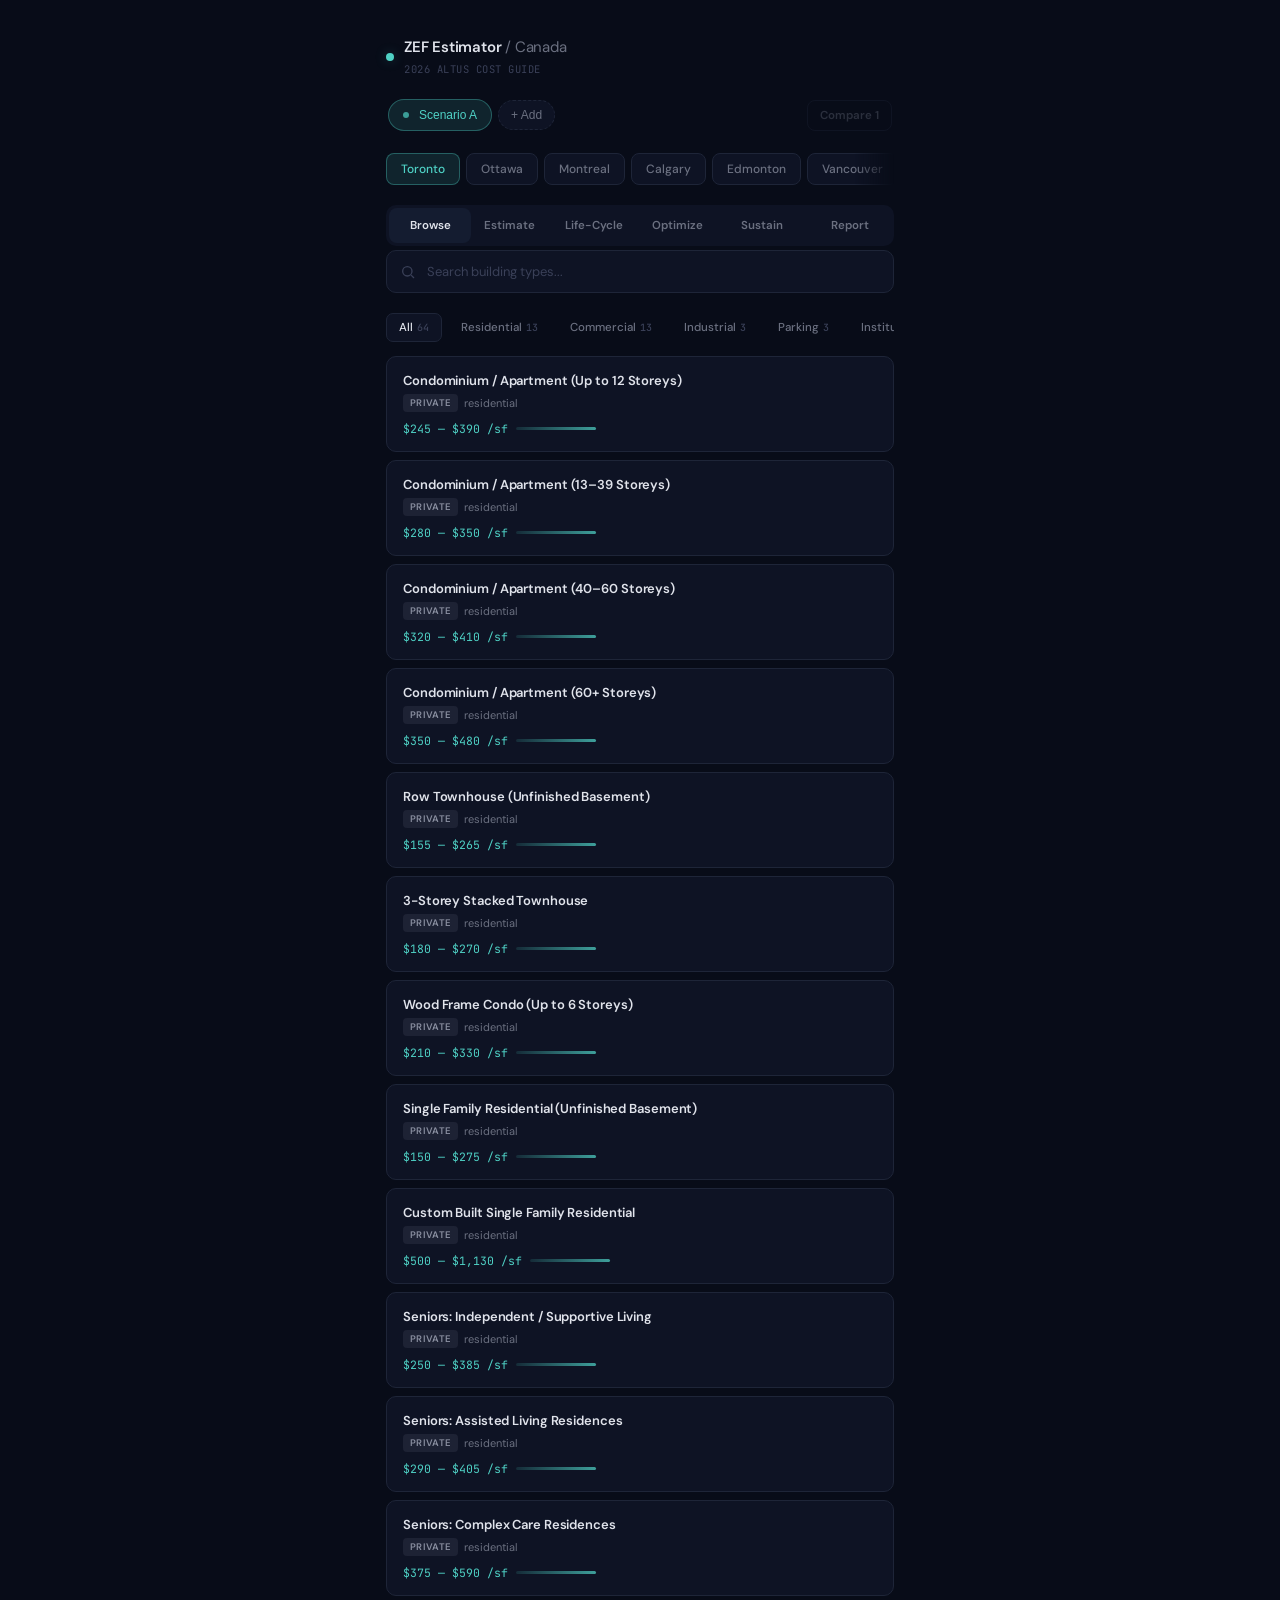
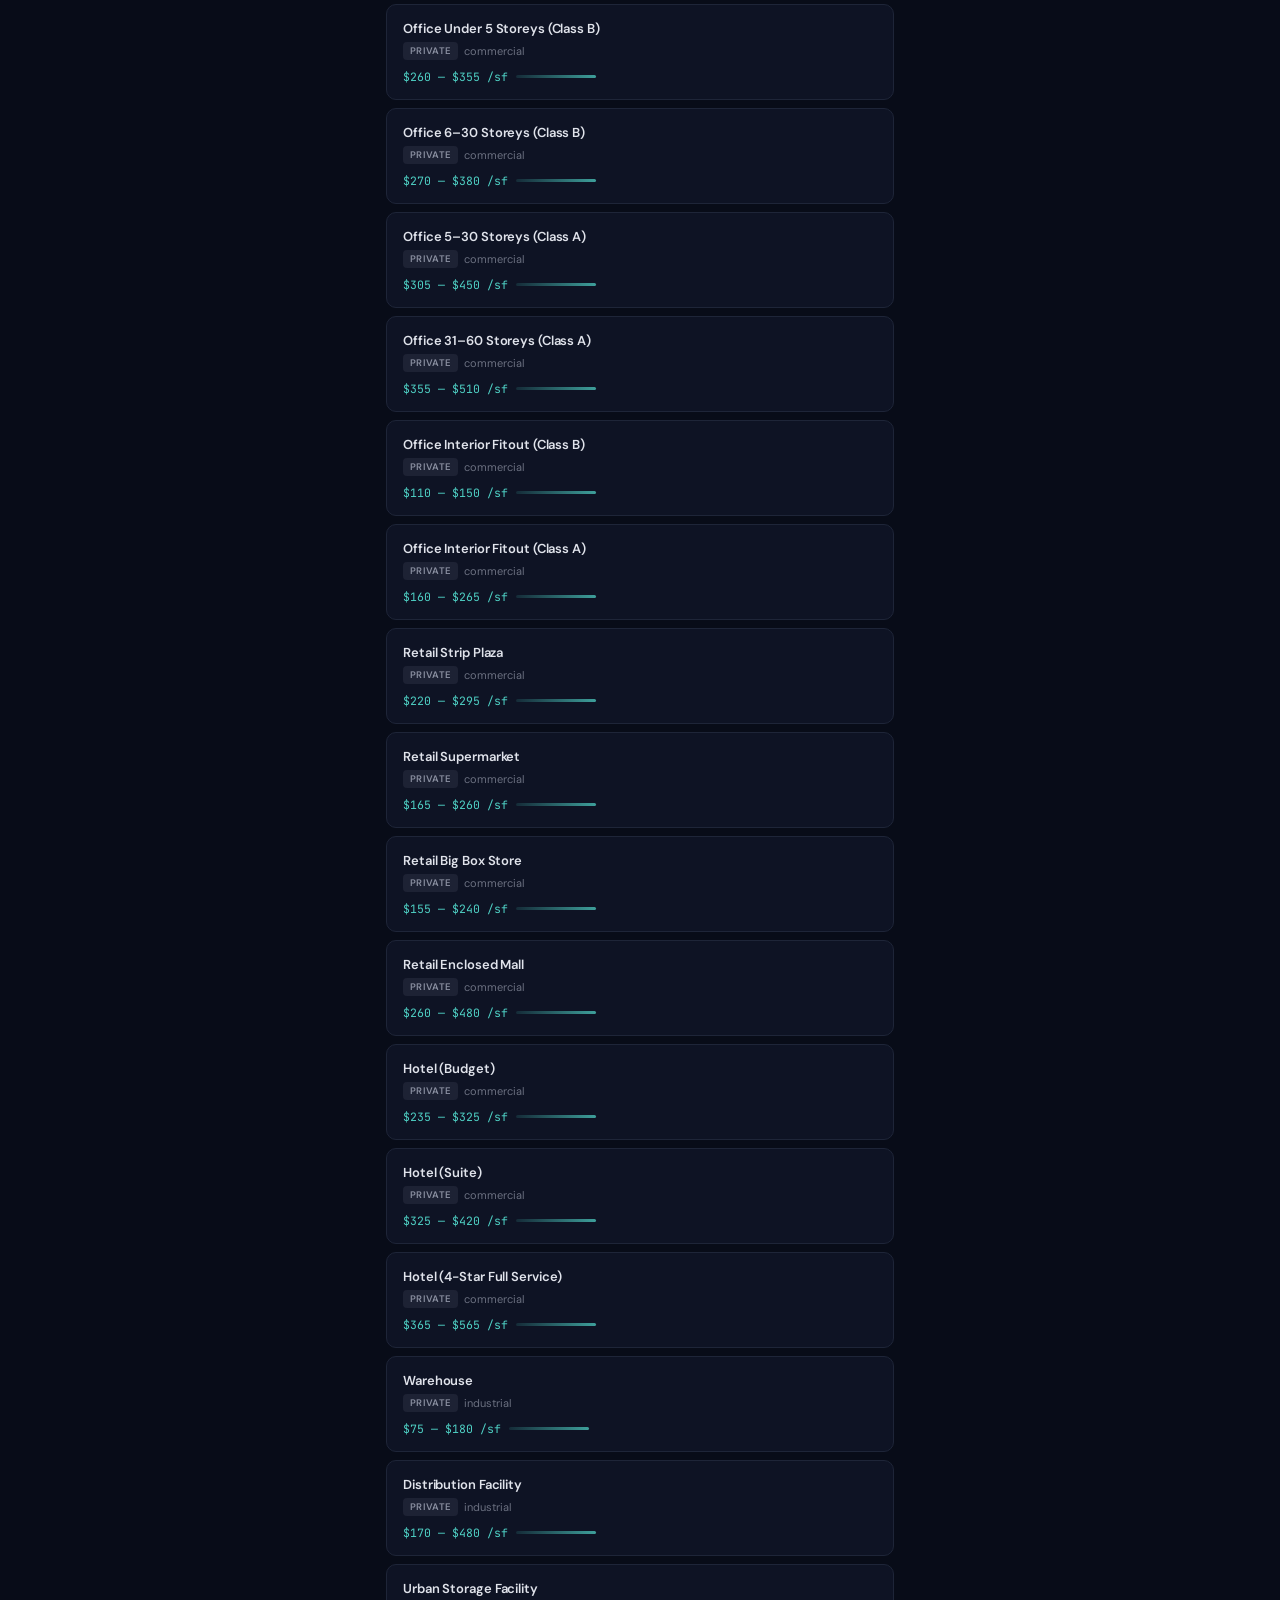
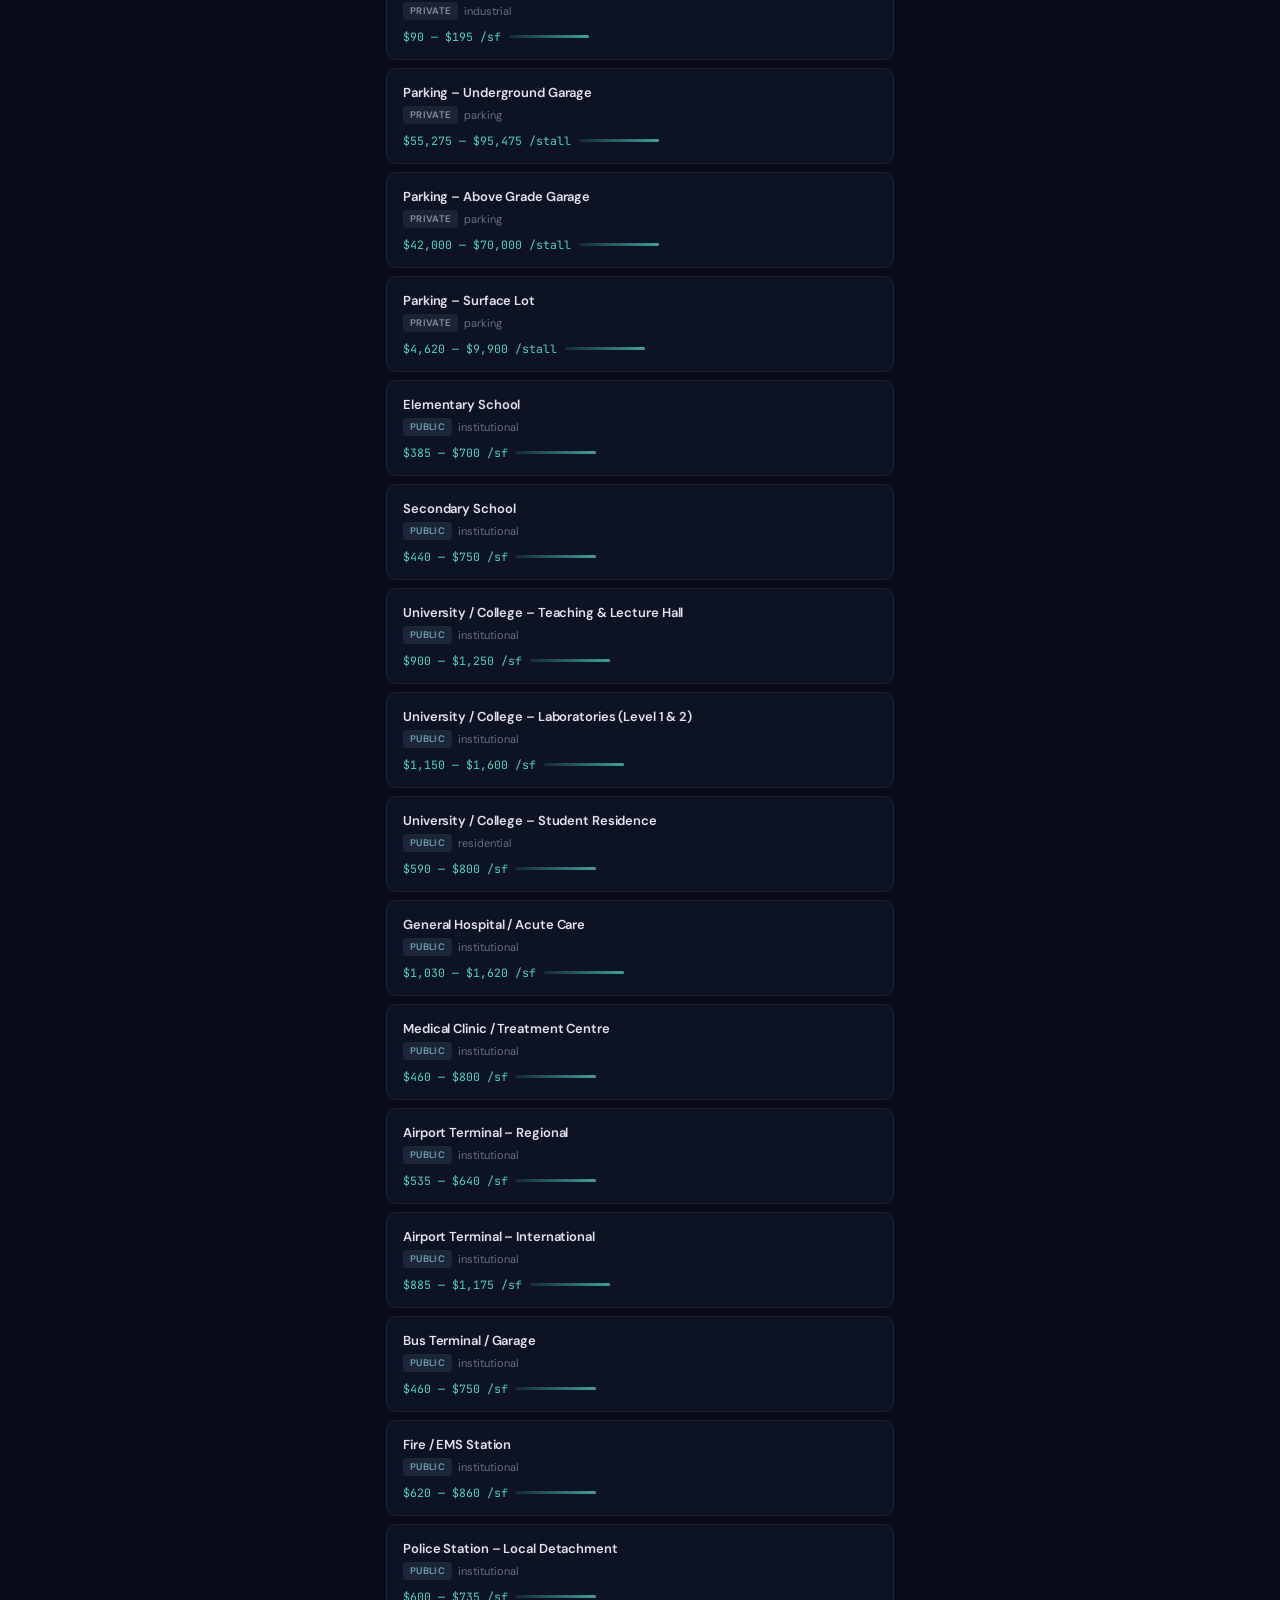
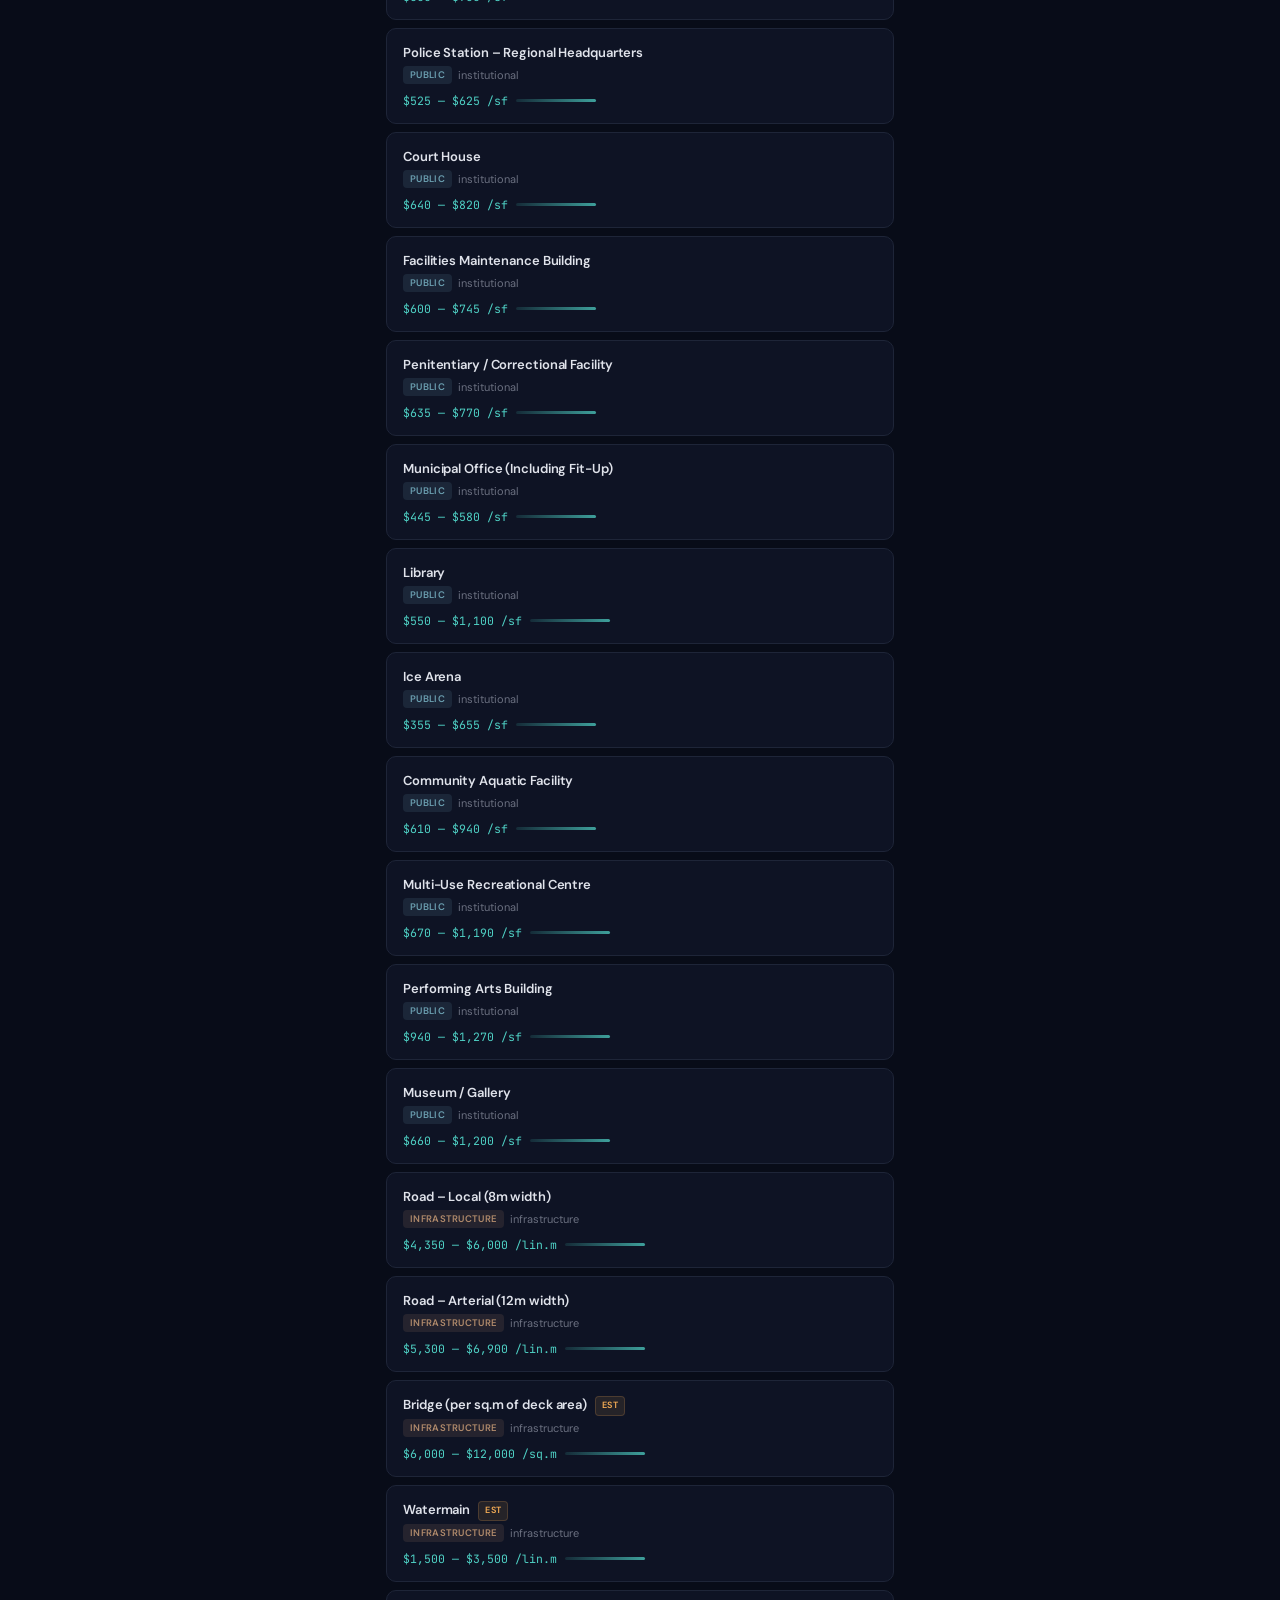
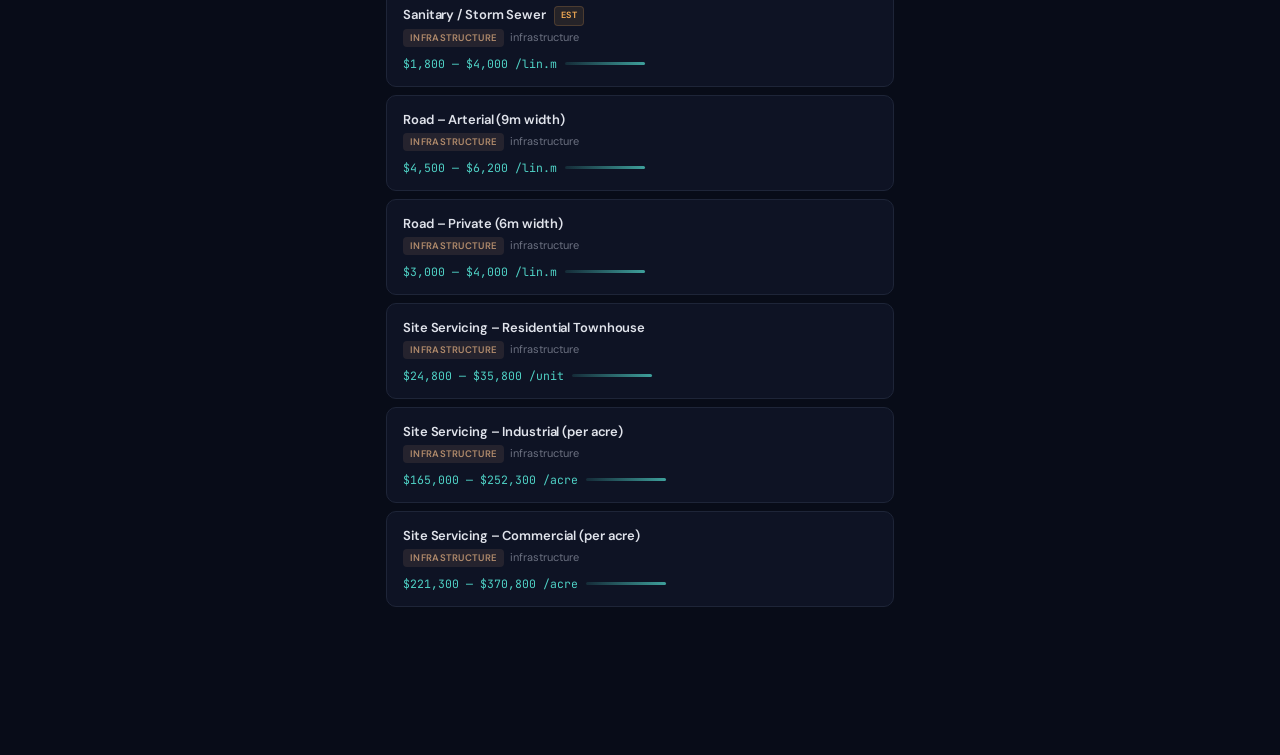
==== commit df86b07c: "commit" ====
--- a/index.html
+++ b/index.html
@@ -31,7 +31,7 @@
     <button class="tab-btn"        data-tab="optimize" onclick="switchTab('optimize')">Optimize<span class="tab-badge"></span></button>
     <button class="tab-btn"        data-tab="compare"  onclick="switchTab('compare')" id="compareTab">Compare</button>
     <button class="tab-btn"        data-tab="sustain"  onclick="switchTab('sustain')">Sustain<span class="tab-badge"></span></button>
-    <button class="tab-btn"        data-tab="report"   onclick="switchTab('report')" id="reportTab">Report<span class="tab-badge"></span></button>
+    <button class="tab-btn"        data-tab="report"   onclick="switchTab('report')">Report</button>
   </div>
 
   <div id="browsePanel"   class="fade-in"></div>
@@ -58,11 +58,11 @@
 <!-- Tabs -->
 <script src="tabs/browse.js"></script>
 <script src="tabs/estimate.js"></script>
-<script src="tabs/notes-photos.js"></script>
 <script src="tabs/lcca.js"></script>
 <script src="tabs/optimize.js"></script>
 <script src="tabs/compare.js"></script>
 <script src="tabs/sustain.js"></script>
+<script src="tabs/notes-photos.js"></script>
 <script src="tabs/report.js"></script>
 
 <!-- Init -->
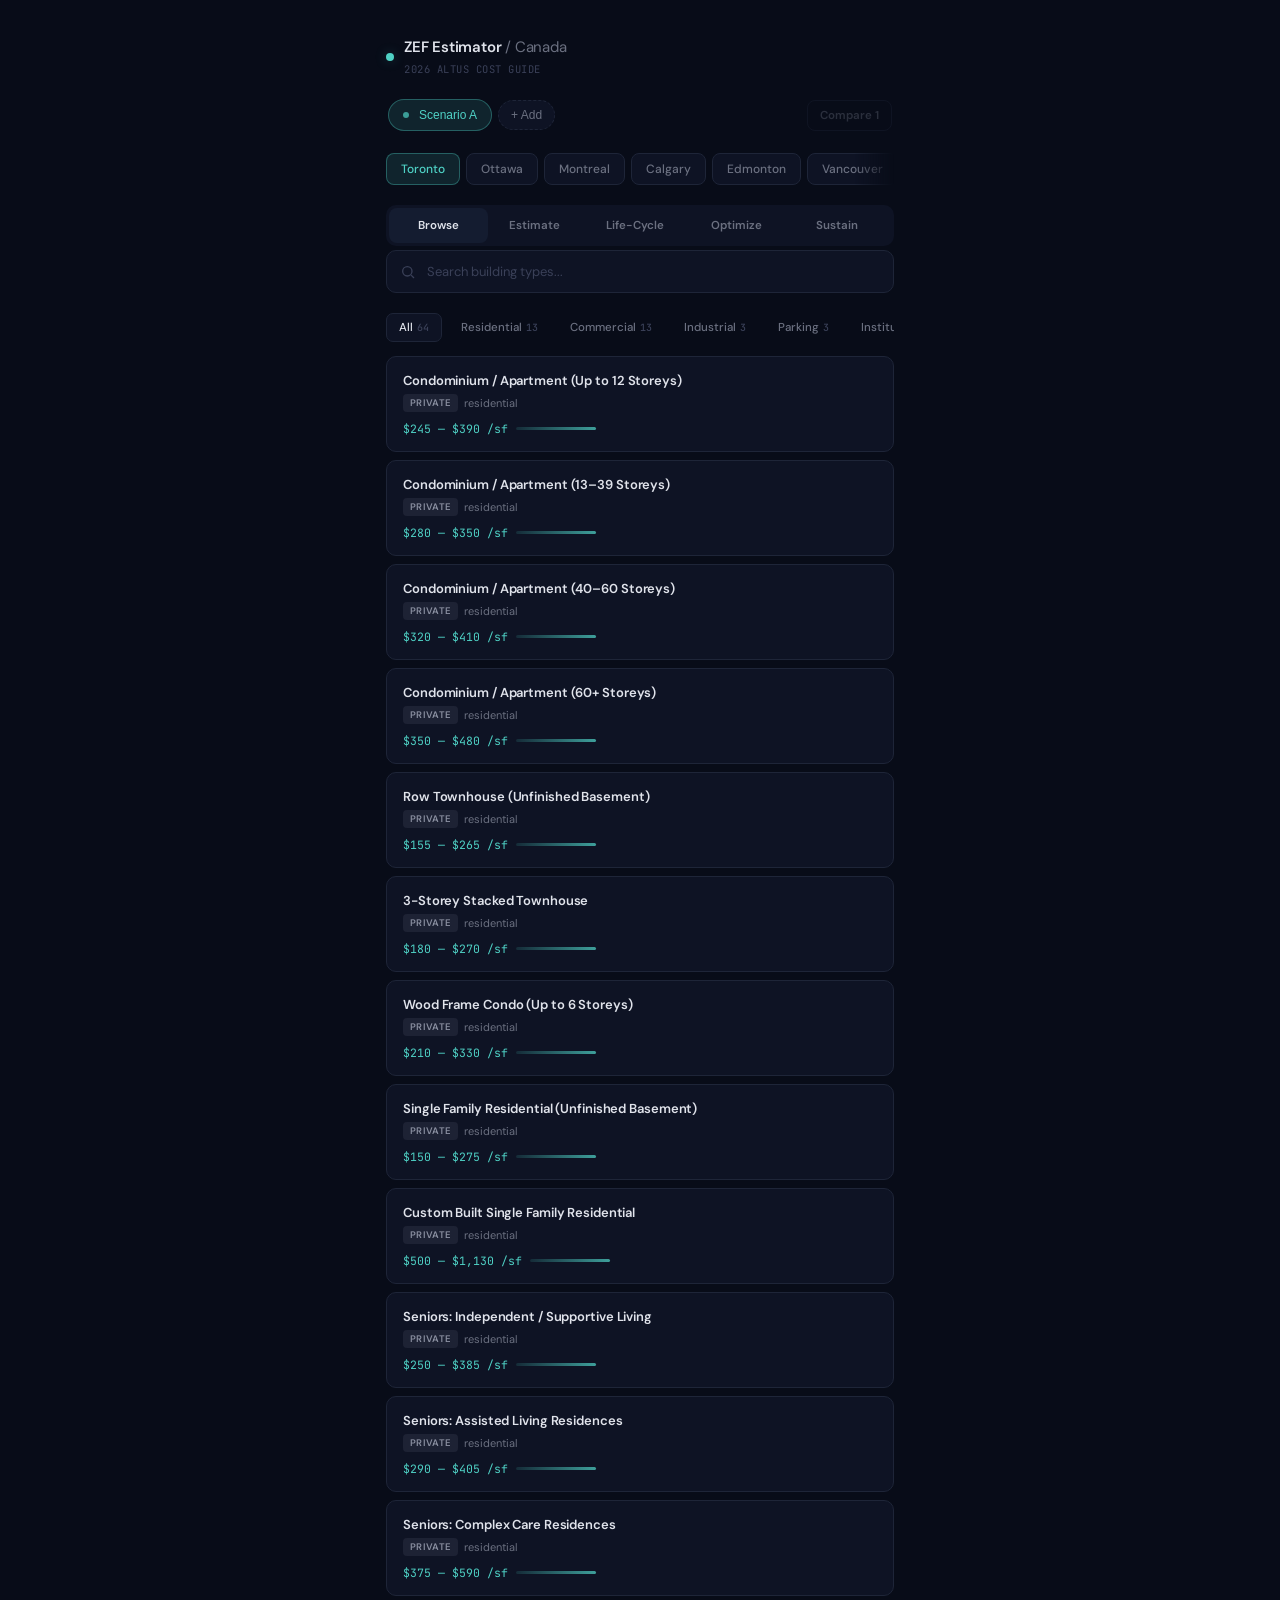
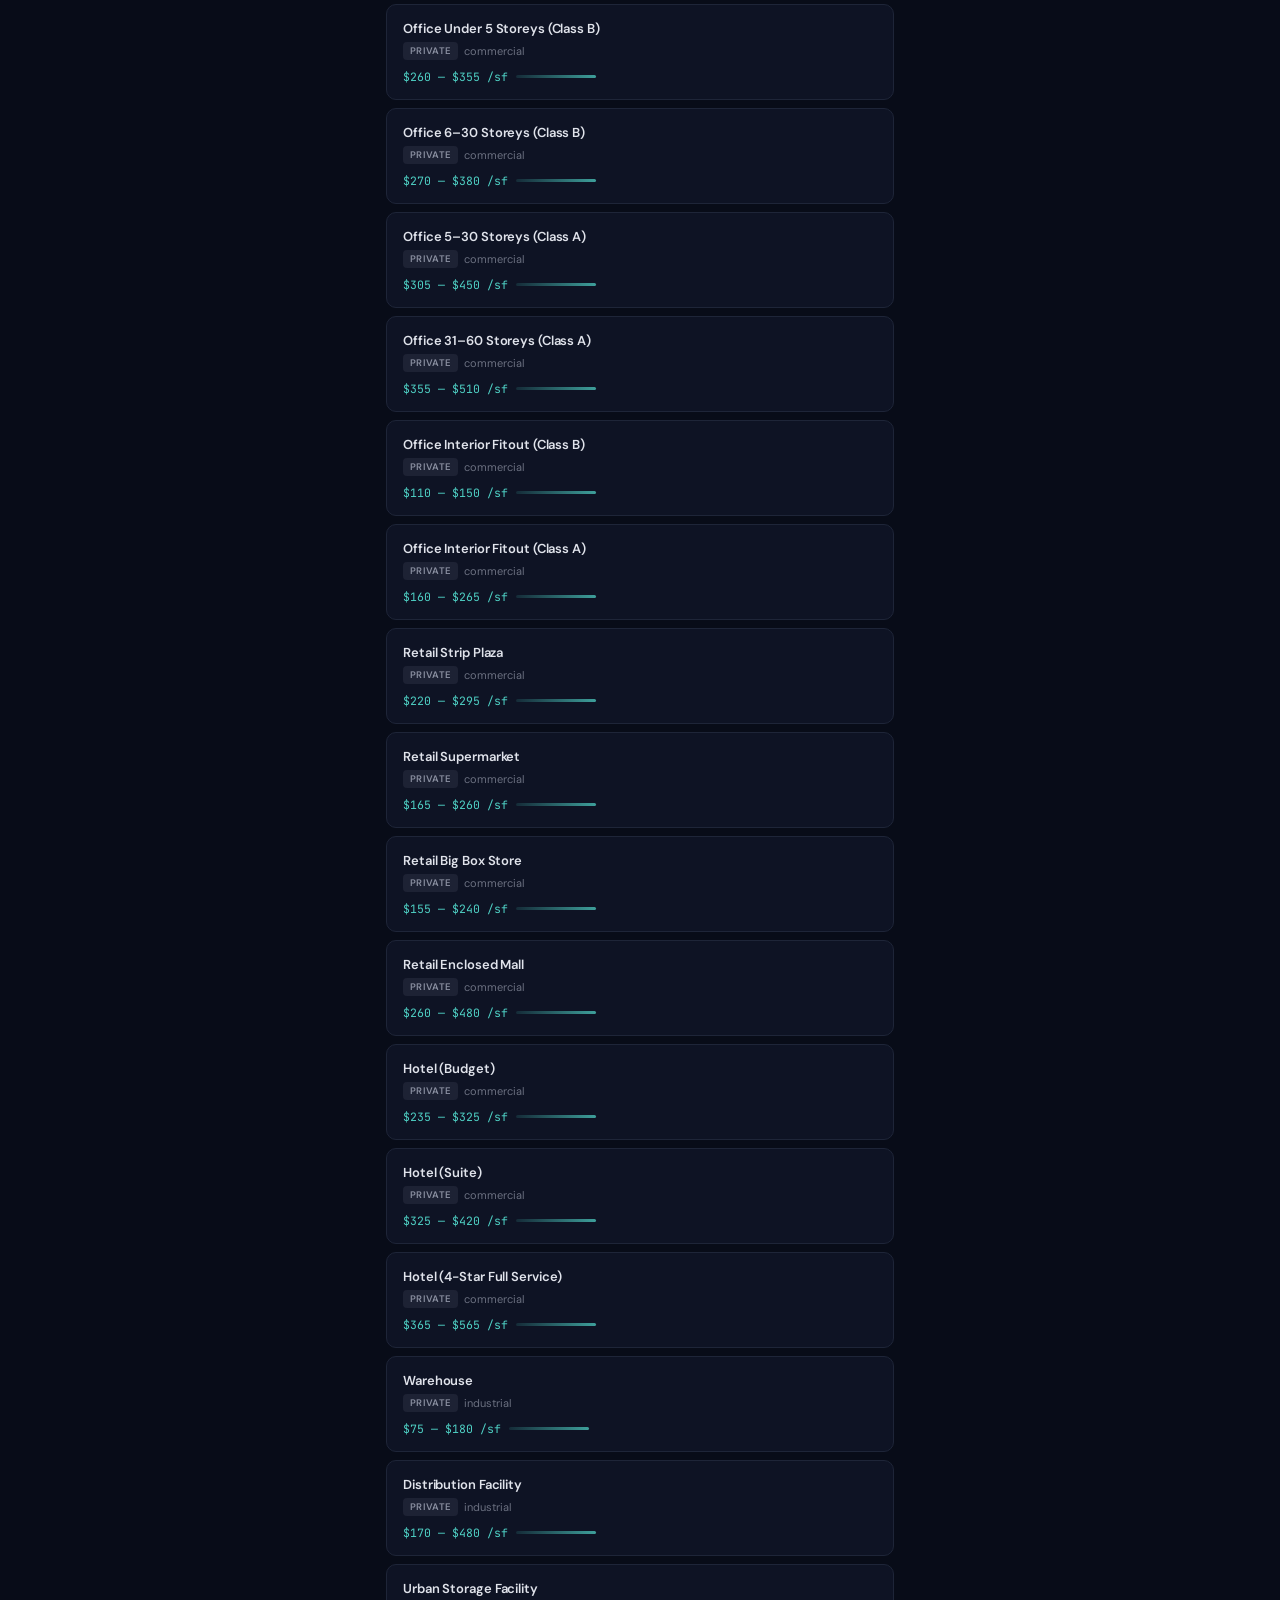
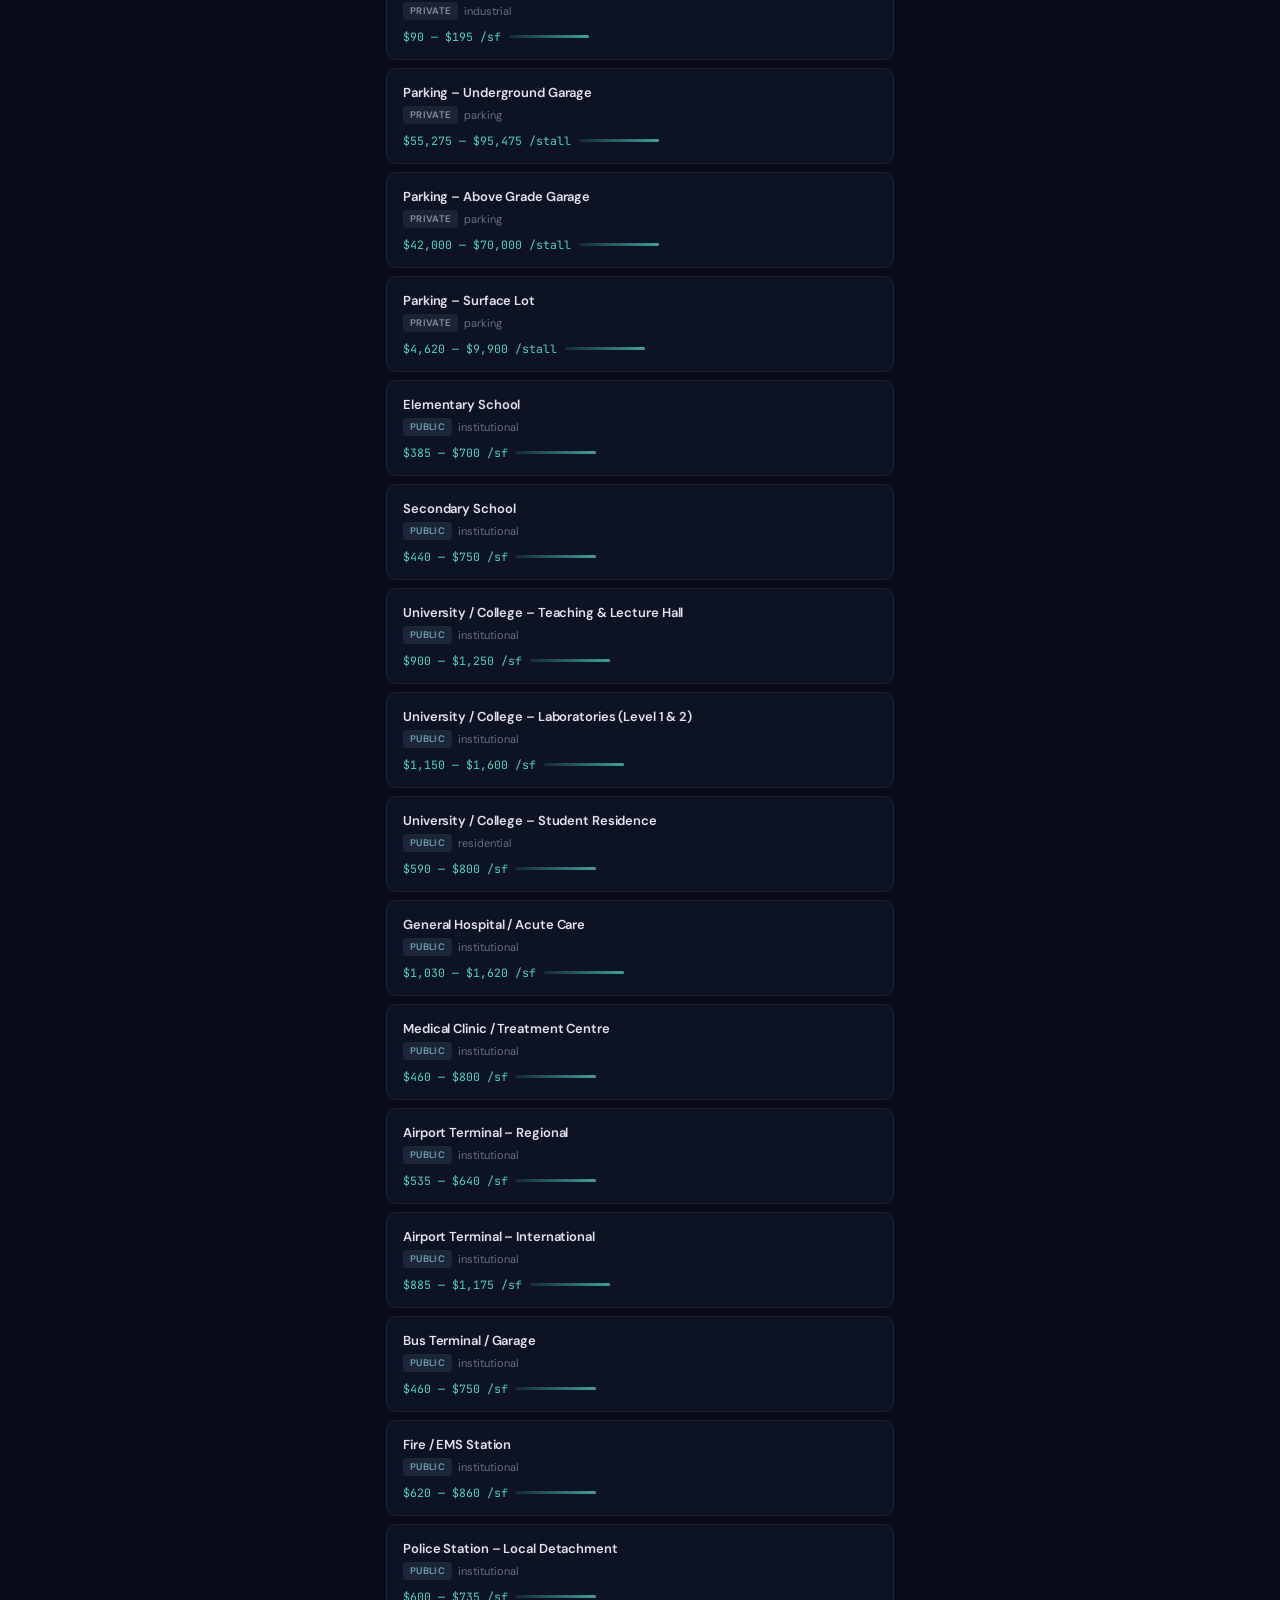
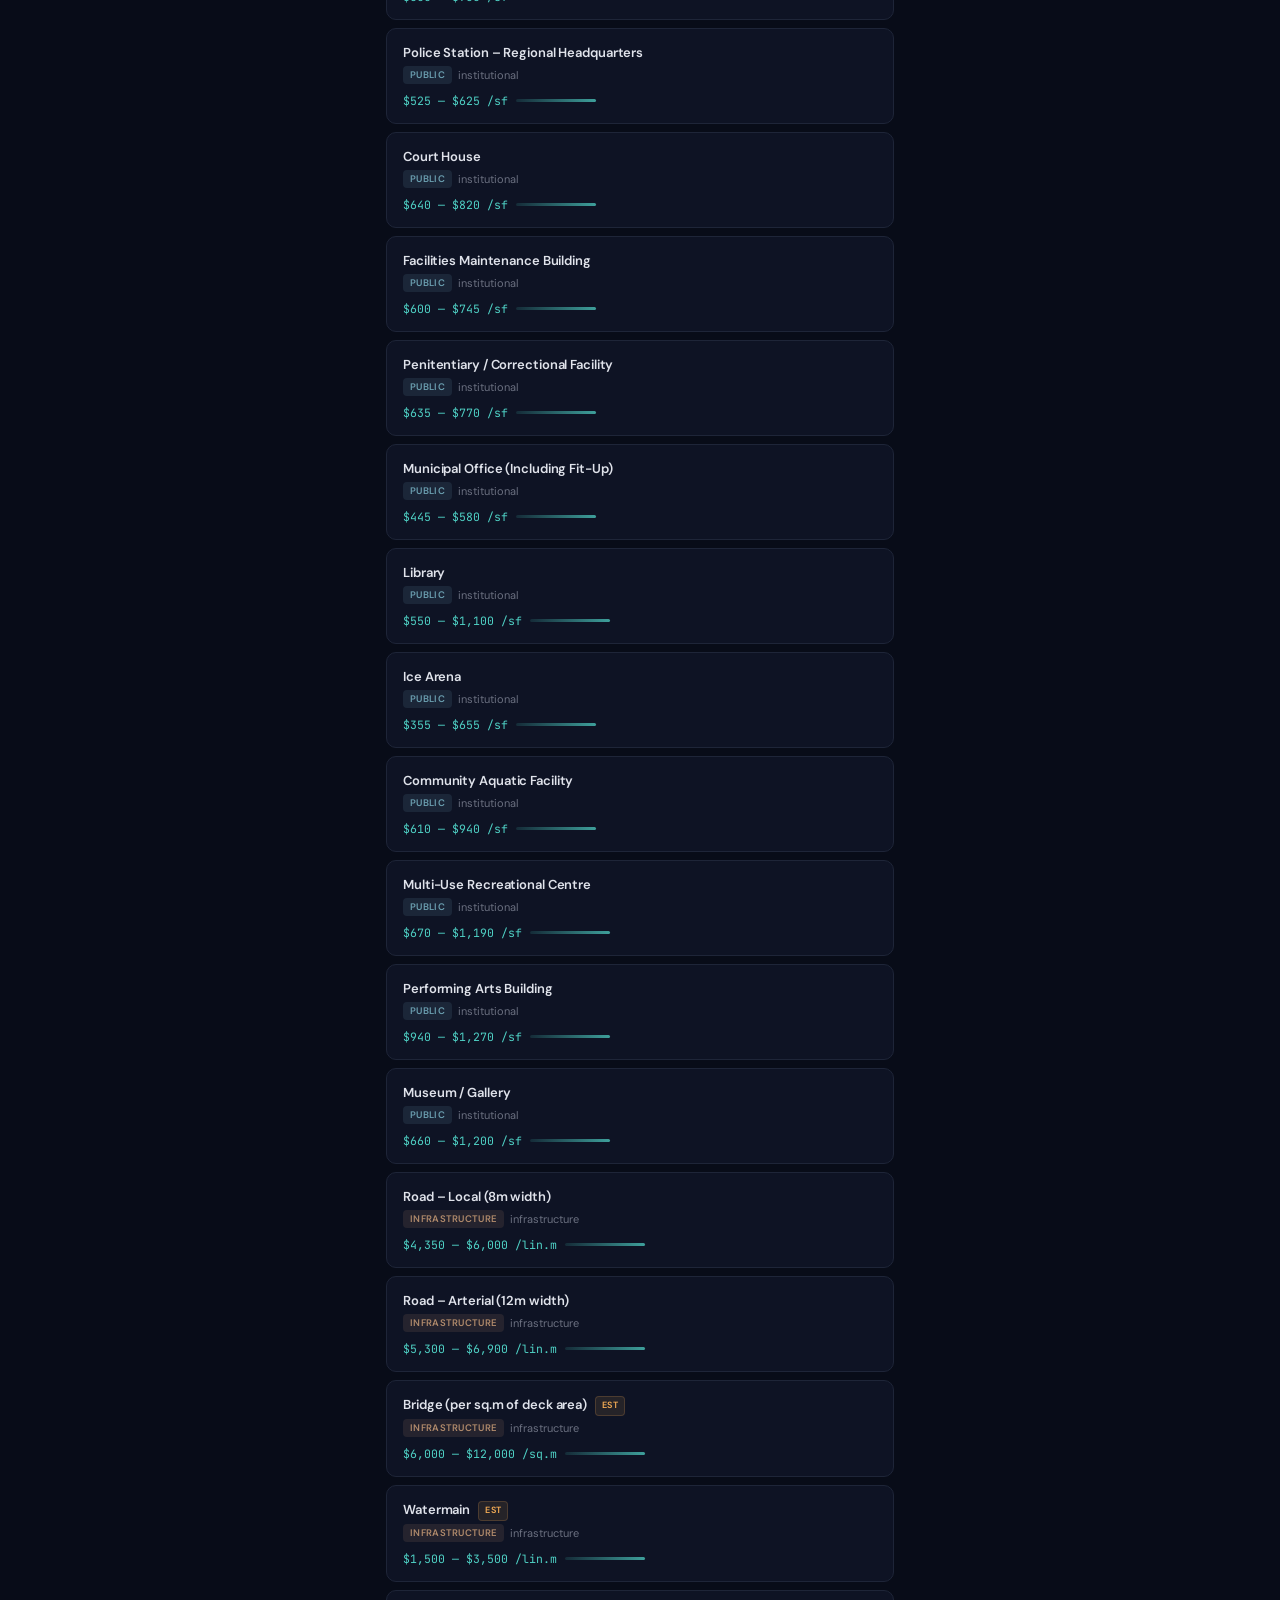
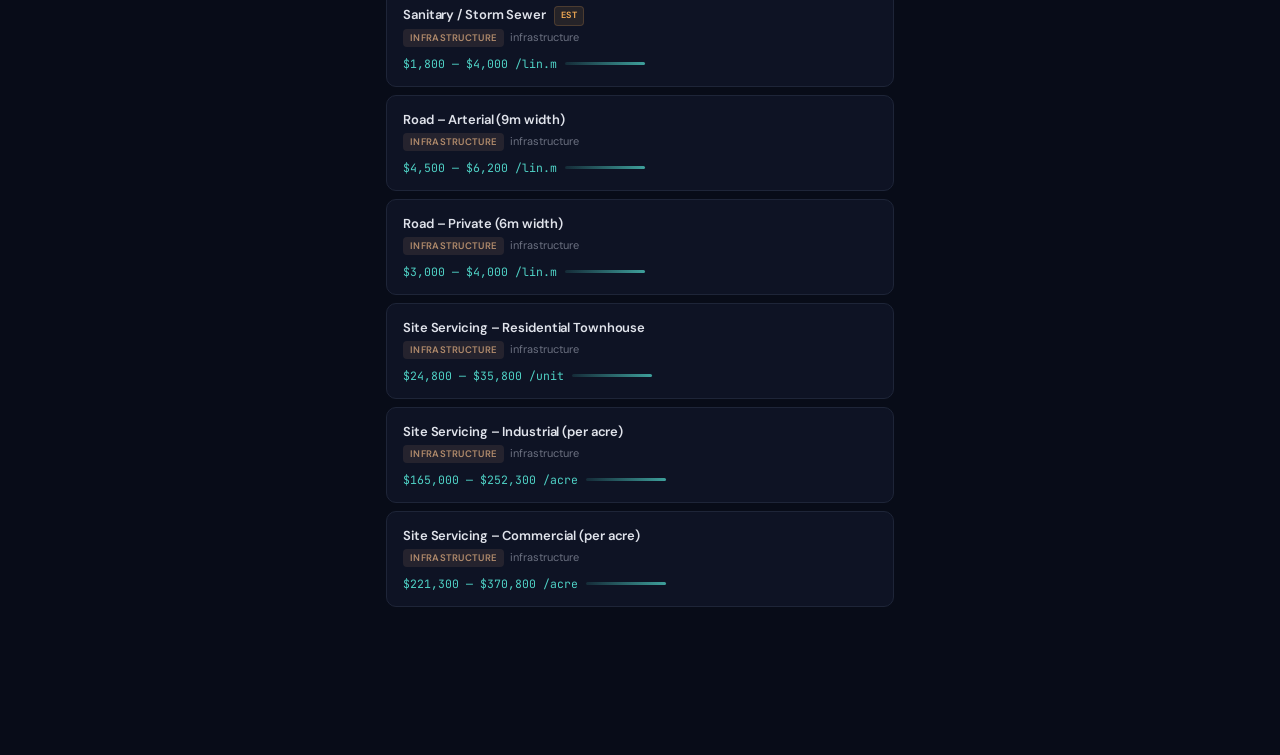
==== commit 8e9129fd: "Commit Moved report to estimate tab" ====
--- a/index.html
+++ b/index.html
@@ -31,7 +31,6 @@
     <button class="tab-btn"        data-tab="optimize" onclick="switchTab('optimize')">Optimize<span class="tab-badge"></span></button>
     <button class="tab-btn"        data-tab="compare"  onclick="switchTab('compare')" id="compareTab">Compare</button>
     <button class="tab-btn"        data-tab="sustain"  onclick="switchTab('sustain')">Sustain<span class="tab-badge"></span></button>
-    <button class="tab-btn"        data-tab="report"   onclick="switchTab('report')">Report</button>
   </div>
 
   <div id="browsePanel"   class="fade-in"></div>
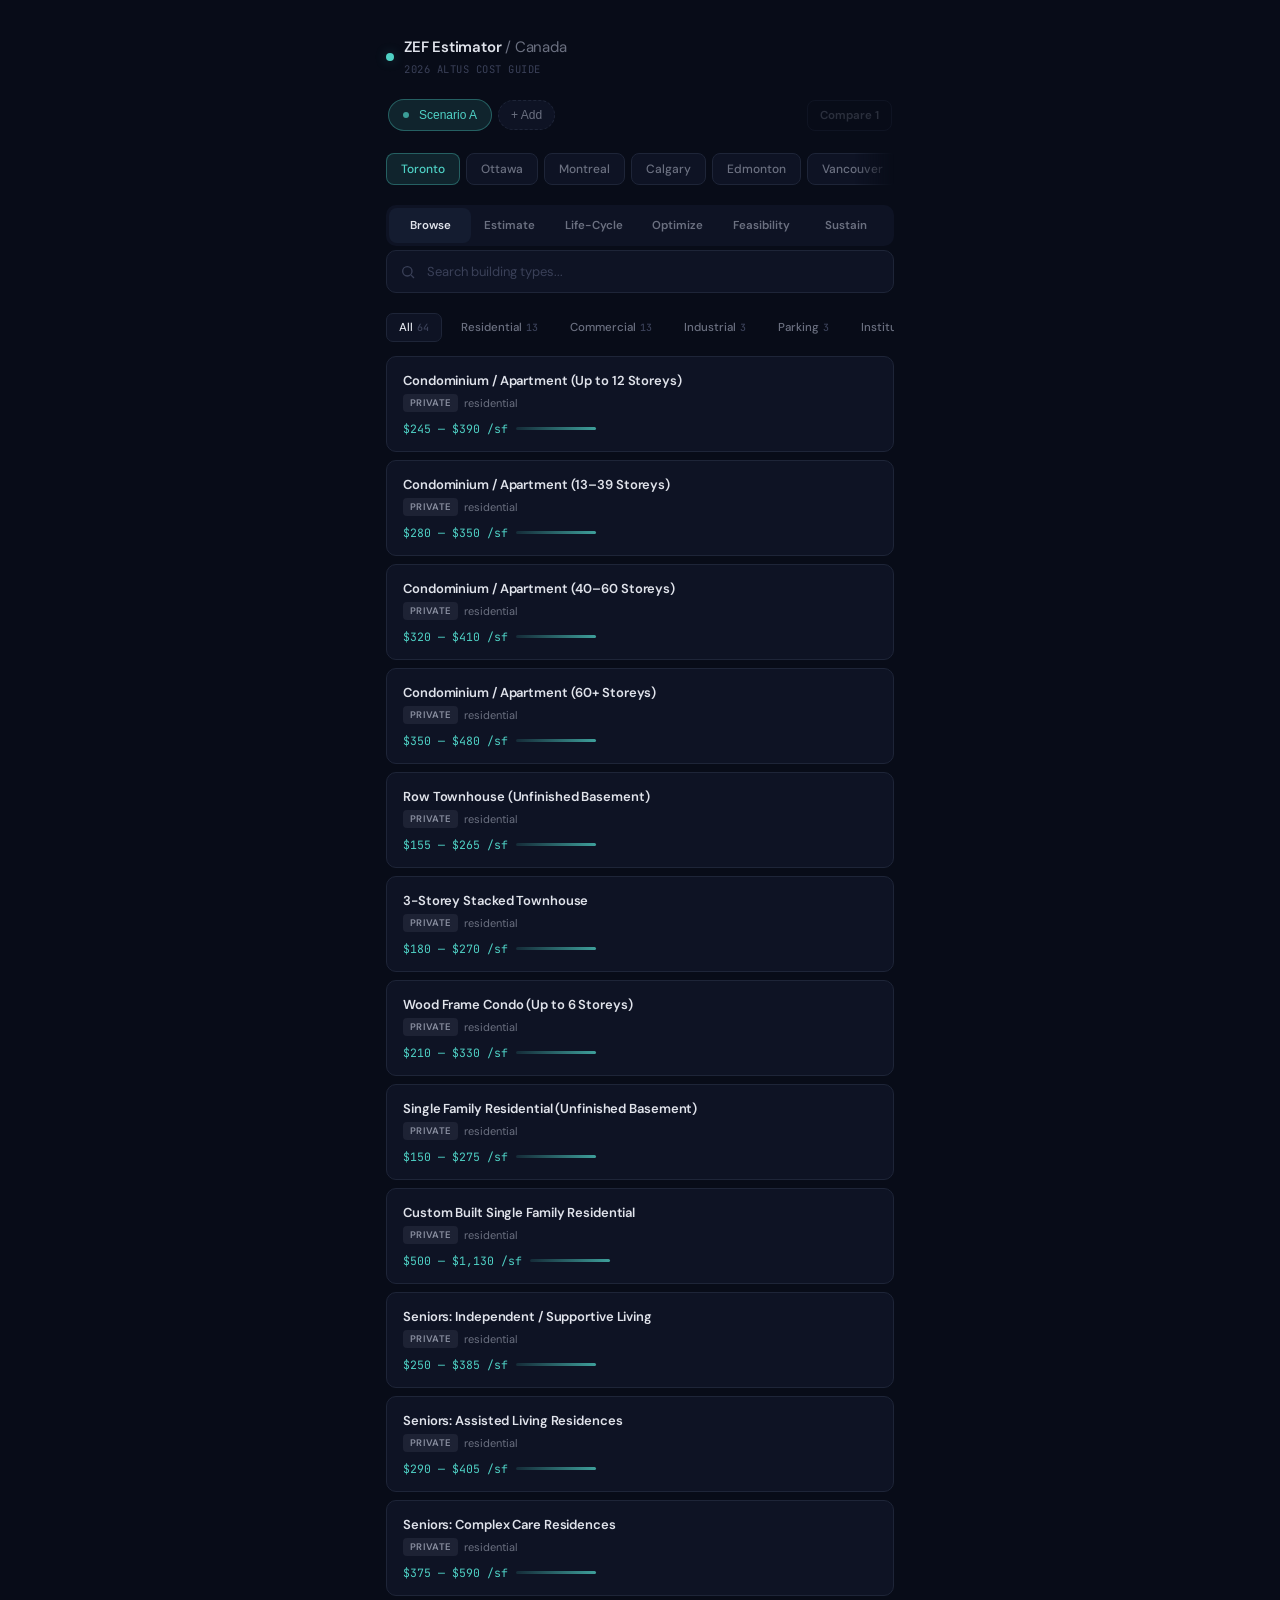
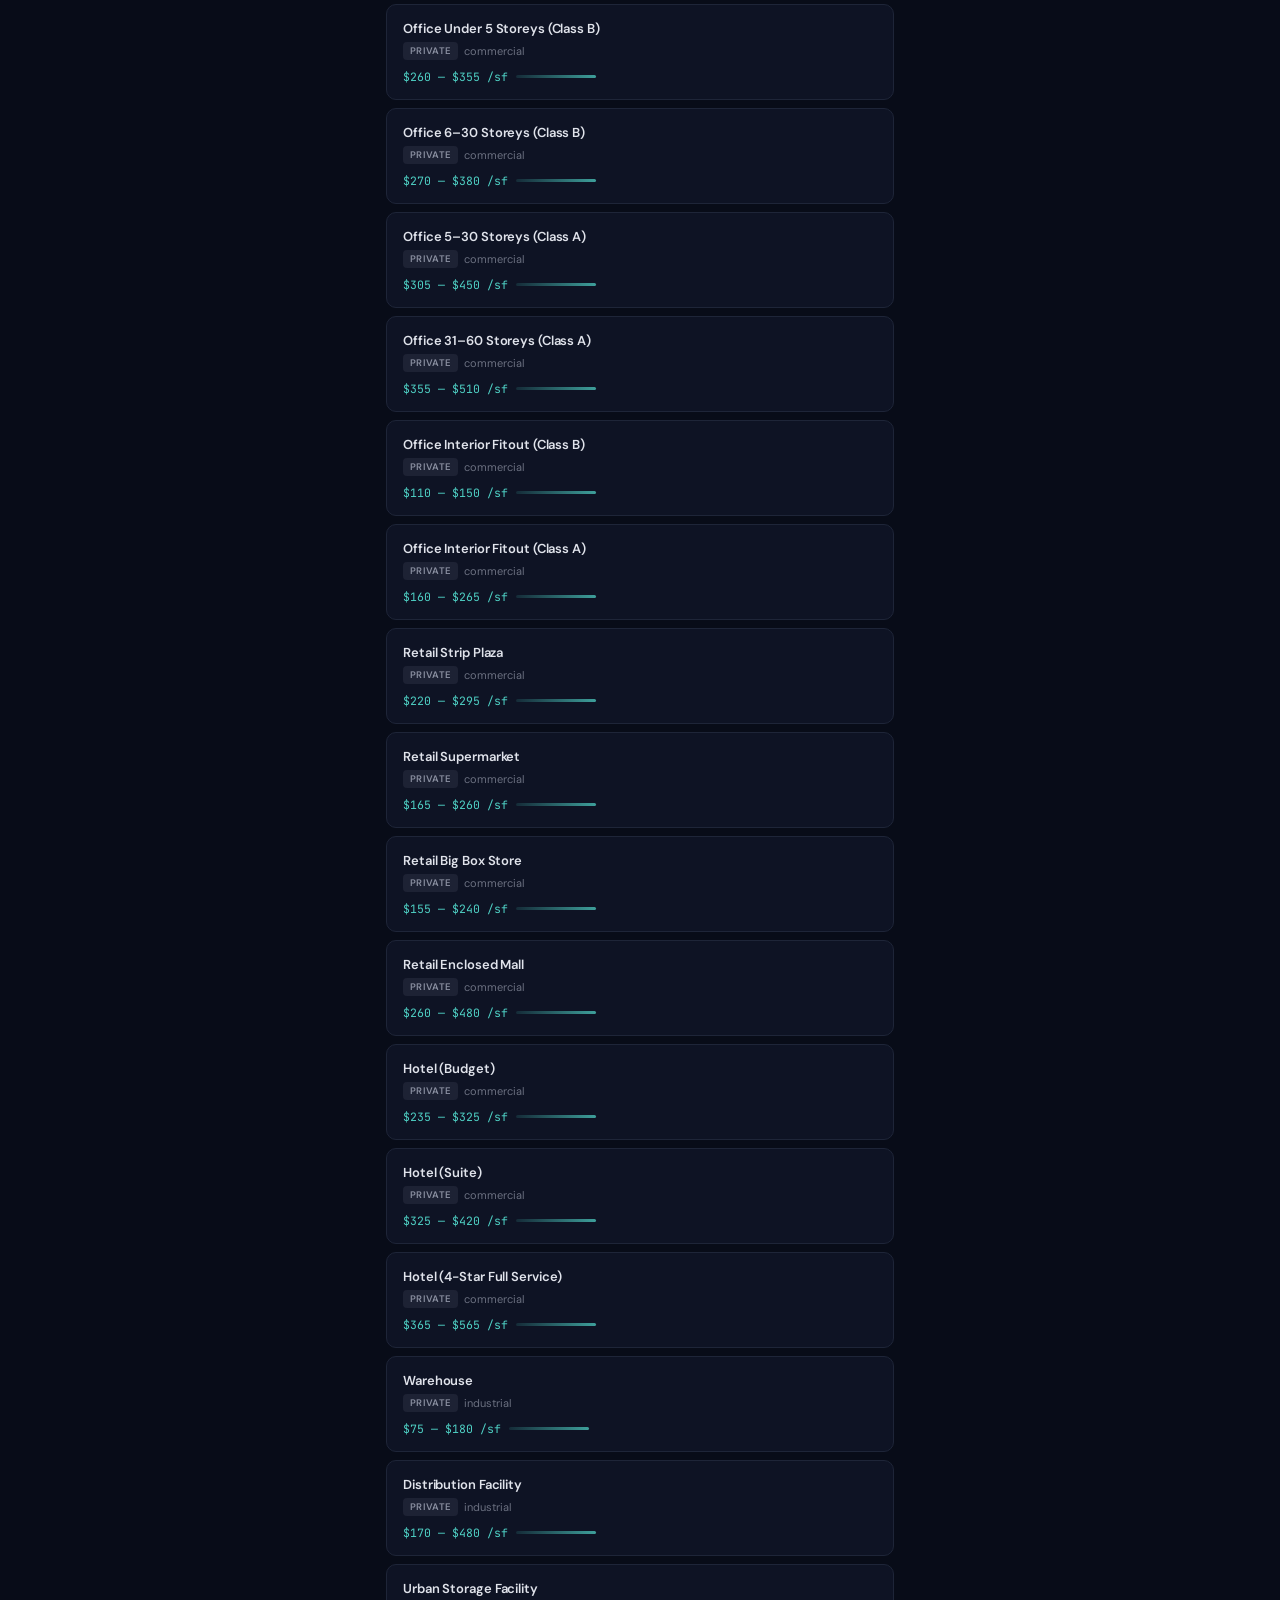
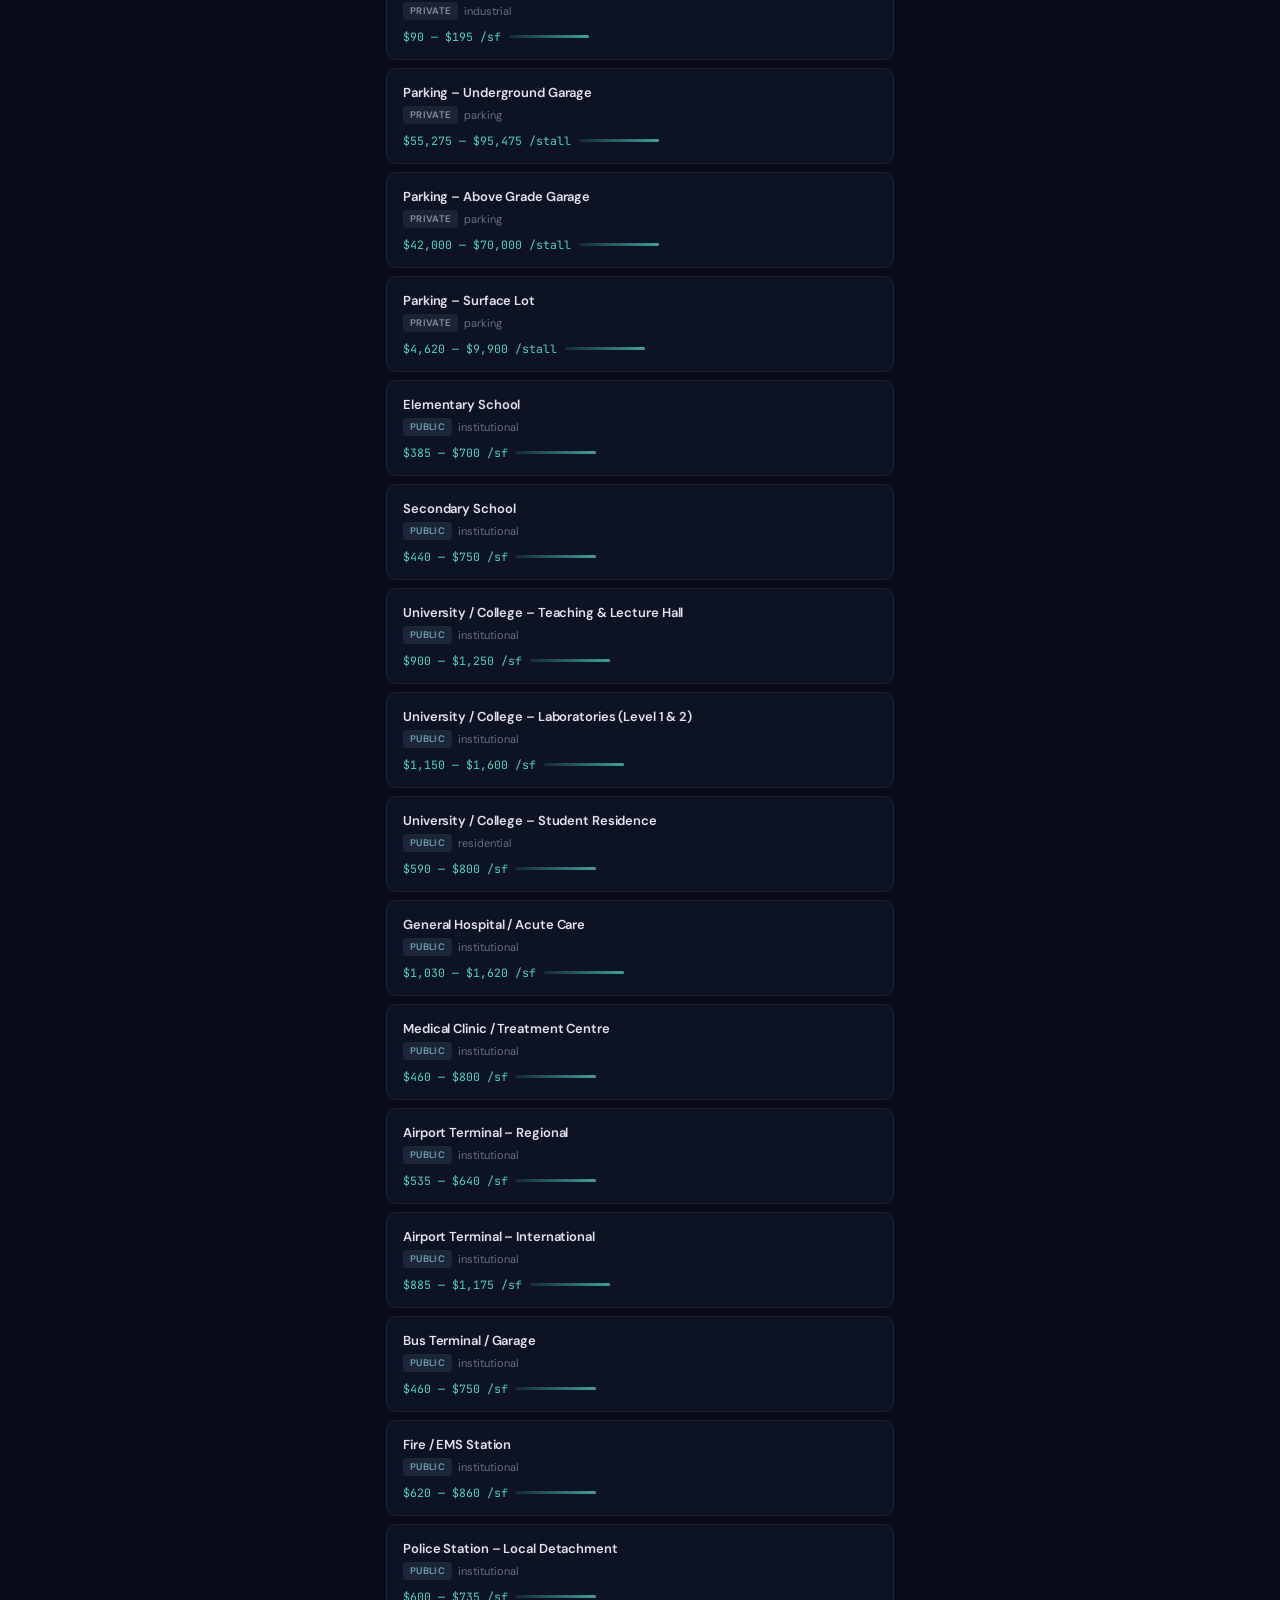
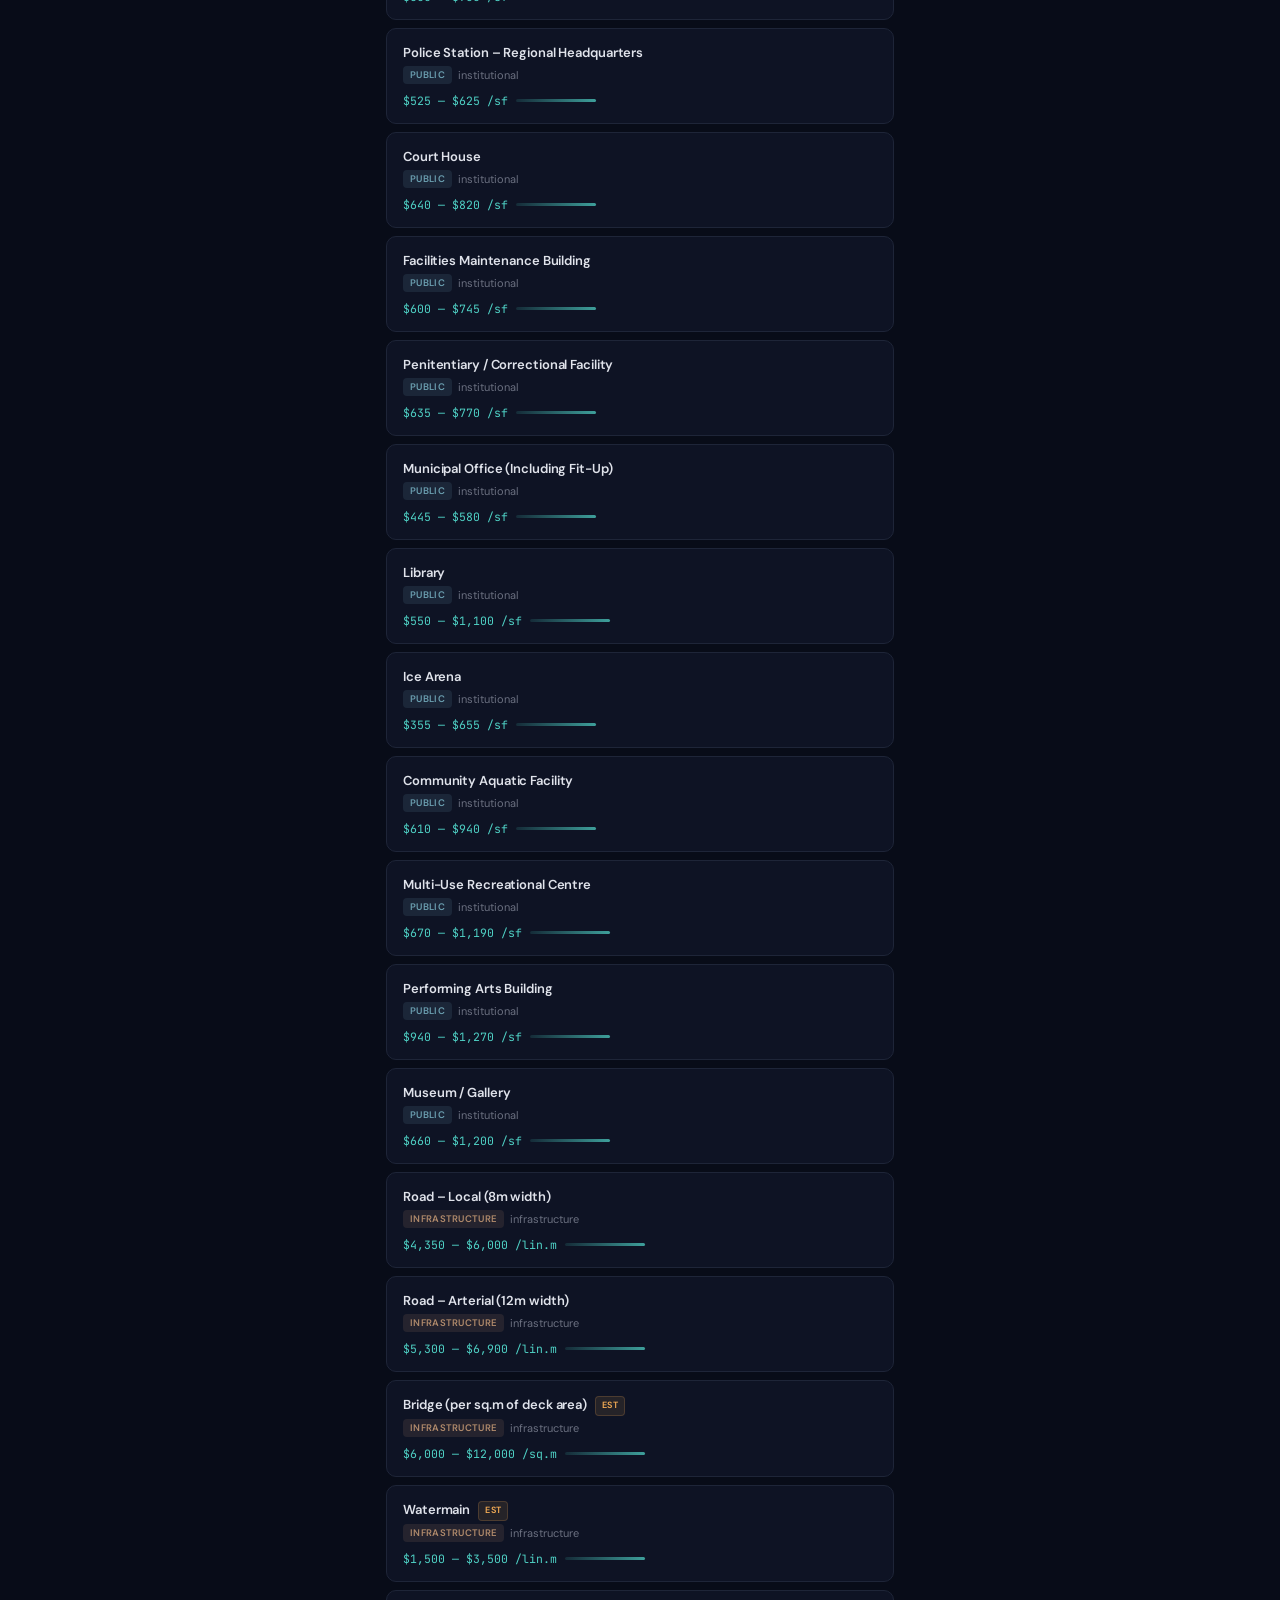
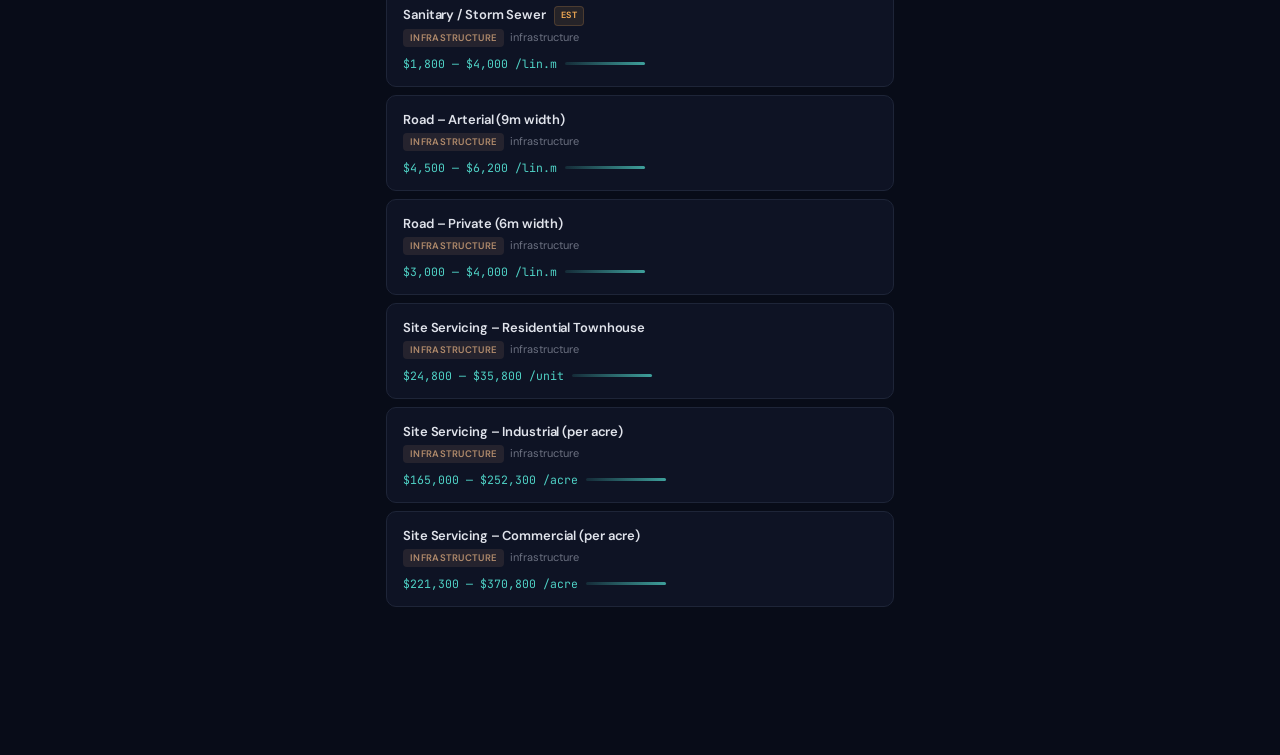
==== commit eff6e947: "commit feasibility tab v1" ====
--- a/index.html
+++ b/index.html
@@ -29,6 +29,7 @@
     <button class="tab-btn"        data-tab="estimate" onclick="switchTab('estimate')">Estimate<span class="tab-badge"></span></button>
     <button class="tab-btn"        data-tab="lcca"     onclick="switchTab('lcca')">Life-Cycle<span class="tab-badge"></span></button>
     <button class="tab-btn"        data-tab="optimize" onclick="switchTab('optimize')">Optimize<span class="tab-badge"></span></button>
+    <button class="tab-btn"        data-tab="feas"     onclick="switchTab('feas')">Feasibility<span class="tab-badge"></span></button>
     <button class="tab-btn"        data-tab="compare"  onclick="switchTab('compare')" id="compareTab">Compare</button>
     <button class="tab-btn"        data-tab="sustain"  onclick="switchTab('sustain')">Sustain<span class="tab-badge"></span></button>
   </div>
@@ -37,10 +38,22 @@
   <div id="estimatePanel" class="hidden fade-in"></div>
   <div id="lccaPanel"     class="hidden fade-in"></div>
   <div id="optimizePanel" class="hidden fade-in"></div>
+  <div id="feasPanel"     class="hidden fade-in"></div>
   <div id="comparePanel"  class="hidden fade-in"></div>
   <div id="sustainPanel"  class="hidden fade-in"></div>
   <div id="reportPanel"   class="hidden fade-in"></div>
 </div>
+
+<!-- Floating action button: opens the PDF report preview. Hidden by default;
+     shown by updateTabBadges() once a valid estimate exists. -->
+<button id="pdfFab" class="pdf-fab hidden" onclick="switchTab('report')" aria-label="Generate PDF Report" title="Generate PDF Report">
+  <svg width="18" height="18" viewBox="0 0 24 24" fill="none" stroke="currentColor" stroke-width="2" stroke-linecap="round" stroke-linejoin="round">
+    <polyline points="6 9 6 2 18 2 18 9"/>
+    <path d="M6 18H4a2 2 0 0 1-2-2v-5a2 2 0 0 1 2-2h16a2 2 0 0 1 2 2v5a2 2 0 0 1-2 2h-2"/>
+    <rect x="6" y="14" width="12" height="8"/>
+  </svg>
+  <span>PDF</span>
+</button>
 
 <!-- Data -->
 <script src="data/building-types.js"></script>
@@ -48,6 +61,7 @@
 <script src="data/energy.js"></script>
 <script src="data/parking.js"></script>
 <script src="data/sustainability.js"></script>
+<script src="data/feasibility.js"></script>
 
 <!-- Core -->
 <script src="core/state.js"></script>
@@ -59,6 +73,7 @@
 <script src="tabs/estimate.js"></script>
 <script src="tabs/lcca.js"></script>
 <script src="tabs/optimize.js"></script>
+<script src="tabs/feasibility.js"></script>
 <script src="tabs/compare.js"></script>
 <script src="tabs/sustain.js"></script>
 <script src="tabs/notes-photos.js"></script>
--- a/styles.css
+++ b/styles.css
@@ -159,6 +159,36 @@
 .live-sum-per{text-align:right;font-size:11px;color:var(--text-dim)}
 .live-sum-per .v{font-family:var(--mono);color:var(--text);font-size:14px;font-weight:600;display:block}
 
+/* Floating PDF action button — appears bottom-right when an estimate exists */
+.pdf-fab{
+  position:fixed;
+  bottom:24px;
+  right:20px;
+  z-index:100;
+  display:inline-flex;
+  align-items:center;
+  gap:7px;
+  padding:12px 18px;
+  border-radius:30px;
+  border:1px solid rgba(246,173,85,0.4);
+  background:linear-gradient(135deg,#f6ad55,#dd6b20);
+  color:#080c18;
+  font-family:var(--sans);
+  font-size:13px;
+  font-weight:700;
+  letter-spacing:0.02em;
+  cursor:pointer;
+  -webkit-appearance:none;
+  box-shadow:0 4px 16px rgba(246,173,85,0.35),0 8px 32px rgba(0,0,0,0.4);
+  transition:transform .18s var(--ease),box-shadow .18s var(--ease);
+}
+.pdf-fab:hover{transform:translateY(-2px);box-shadow:0 6px 20px rgba(246,173,85,0.45),0 12px 36px rgba(0,0,0,0.5)}
+.pdf-fab:active{transform:translateY(0)}
+.pdf-fab svg{flex-shrink:0}
+@media(max-width:640px){
+  .pdf-fab{bottom:18px;right:14px;padding:11px 16px;font-size:12px}
+}
+
 .result-card{border-radius:12px;border:1px solid var(--border);background:var(--surface);overflow:hidden}
 .result-body{padding:14px 18px}
 .result-row{display:flex;justify-content:space-between;align-items:flex-start;padding:9px 0}
@@ -361,6 +391,7 @@
   border: 1px solid var(--border);
   background: var(--surface);
   margin-bottom: 10px;
+  flex-wrap: wrap;
 }
 .report-toolbar-title { font-size: 13px; font-weight: 600; }
 .report-toolbar-sub { font-size: 11px; color: var(--text-dim); margin-top: 2px; }
@@ -400,6 +431,11 @@
   border-radius: 10px;
   padding: 22px 20px;
   color: var(--text);
+  max-width: 100%;
+  overflow-x: hidden;
+}
+@media(max-width:640px){
+  .report-doc{padding:16px 12px}
 }
 
 .report-cover {
@@ -410,6 +446,7 @@
   padding-bottom: 18px;
   border-bottom: 1px solid var(--surface-h);
   margin-bottom: 18px;
+  flex-wrap: wrap;
 }
 .report-cover-mark { display: flex; gap: 10px; align-items: center; }
 .report-cover-dot {
@@ -468,6 +505,14 @@
   width: 100%;
   border-collapse: collapse;
   font-size: 11.5px;
+  table-layout: auto;
+}
+@media(max-width:640px){
+  .report-summary-table,
+  .report-kv-table{font-size:10.5px}
+  .report-summary-table th,
+  .report-summary-table td,
+  .report-kv-table td{padding:6px 5px;word-break:break-word}
 }
 .report-summary-table th,
 .report-summary-table td,
@@ -528,6 +573,7 @@
   align-items: flex-start;
   gap: 14px;
   margin-bottom: 18px;
+  flex-wrap: wrap;
 }
 .report-scenario-name { font-size: 16px; font-weight: 700; letter-spacing: -0.2px; }
 .report-scenario-meta { font-size: 11.5px; color: var(--text-dim); margin-top: 3px; }
